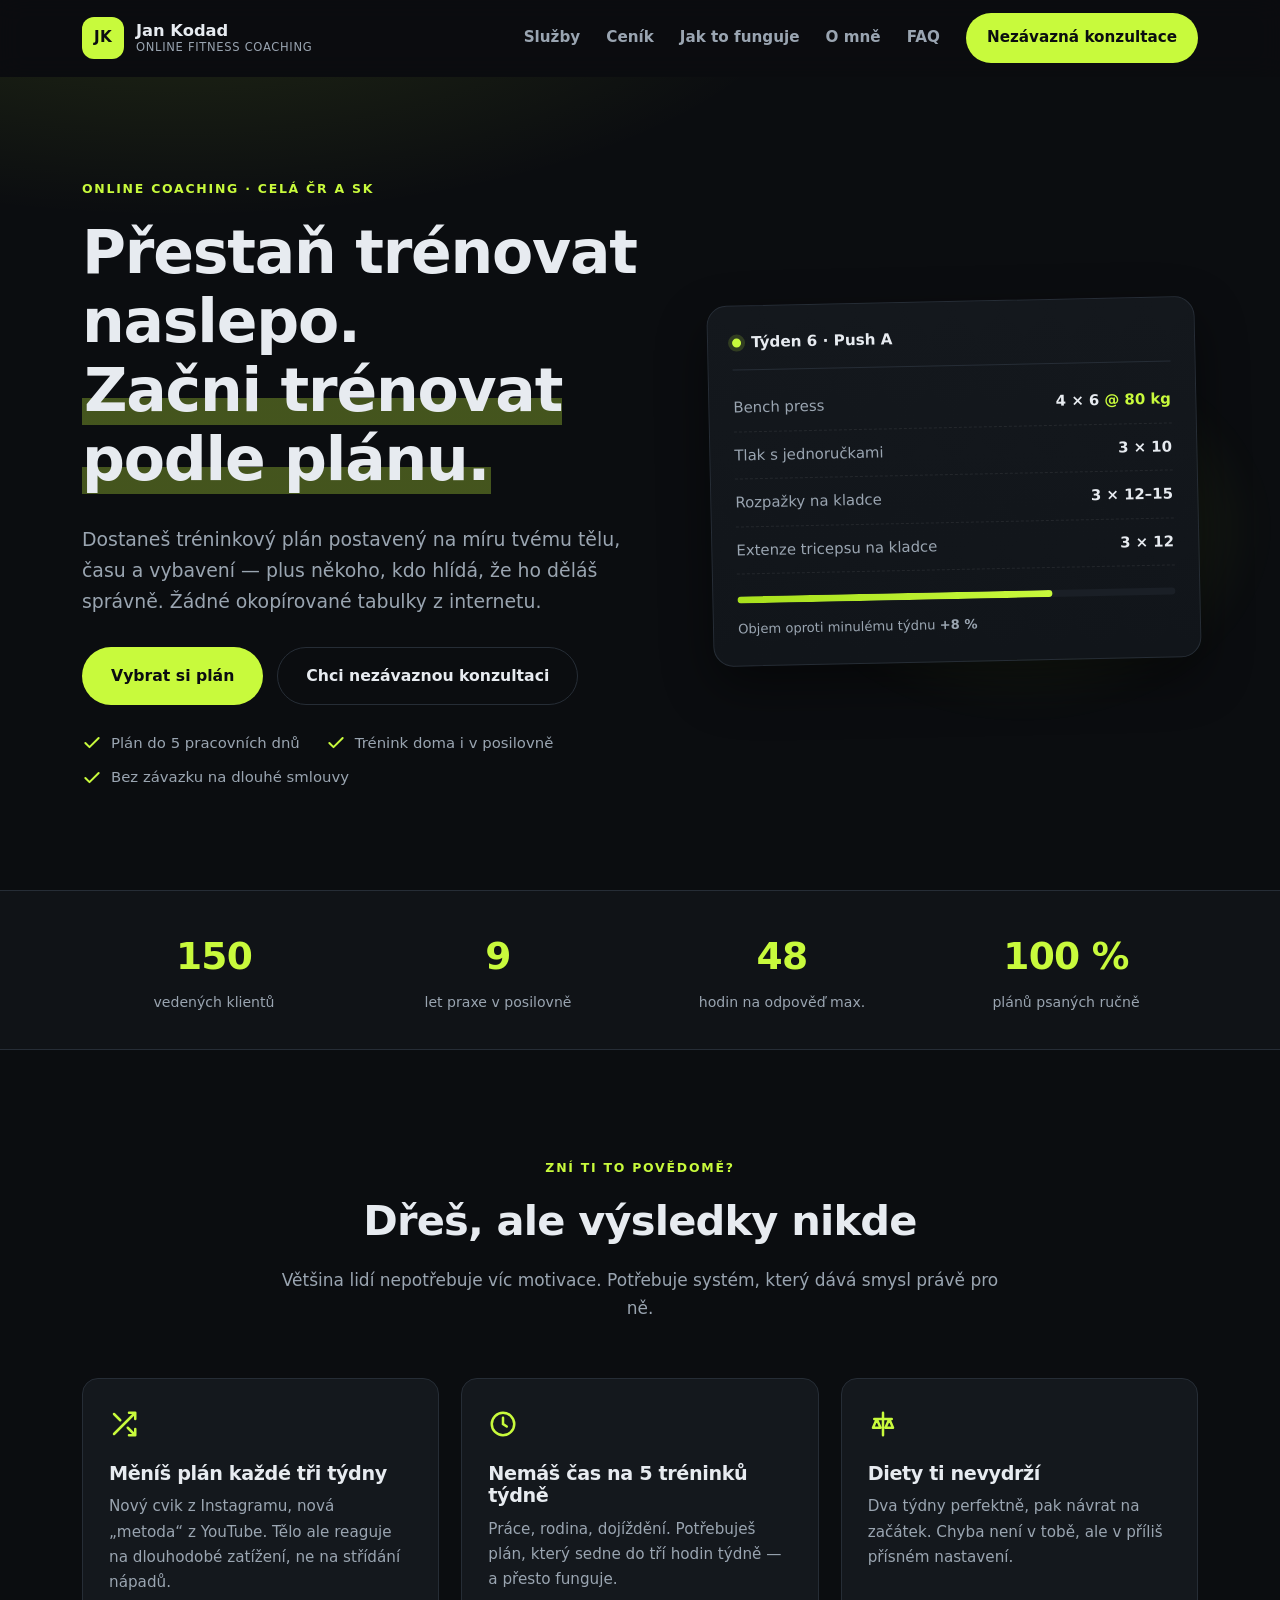
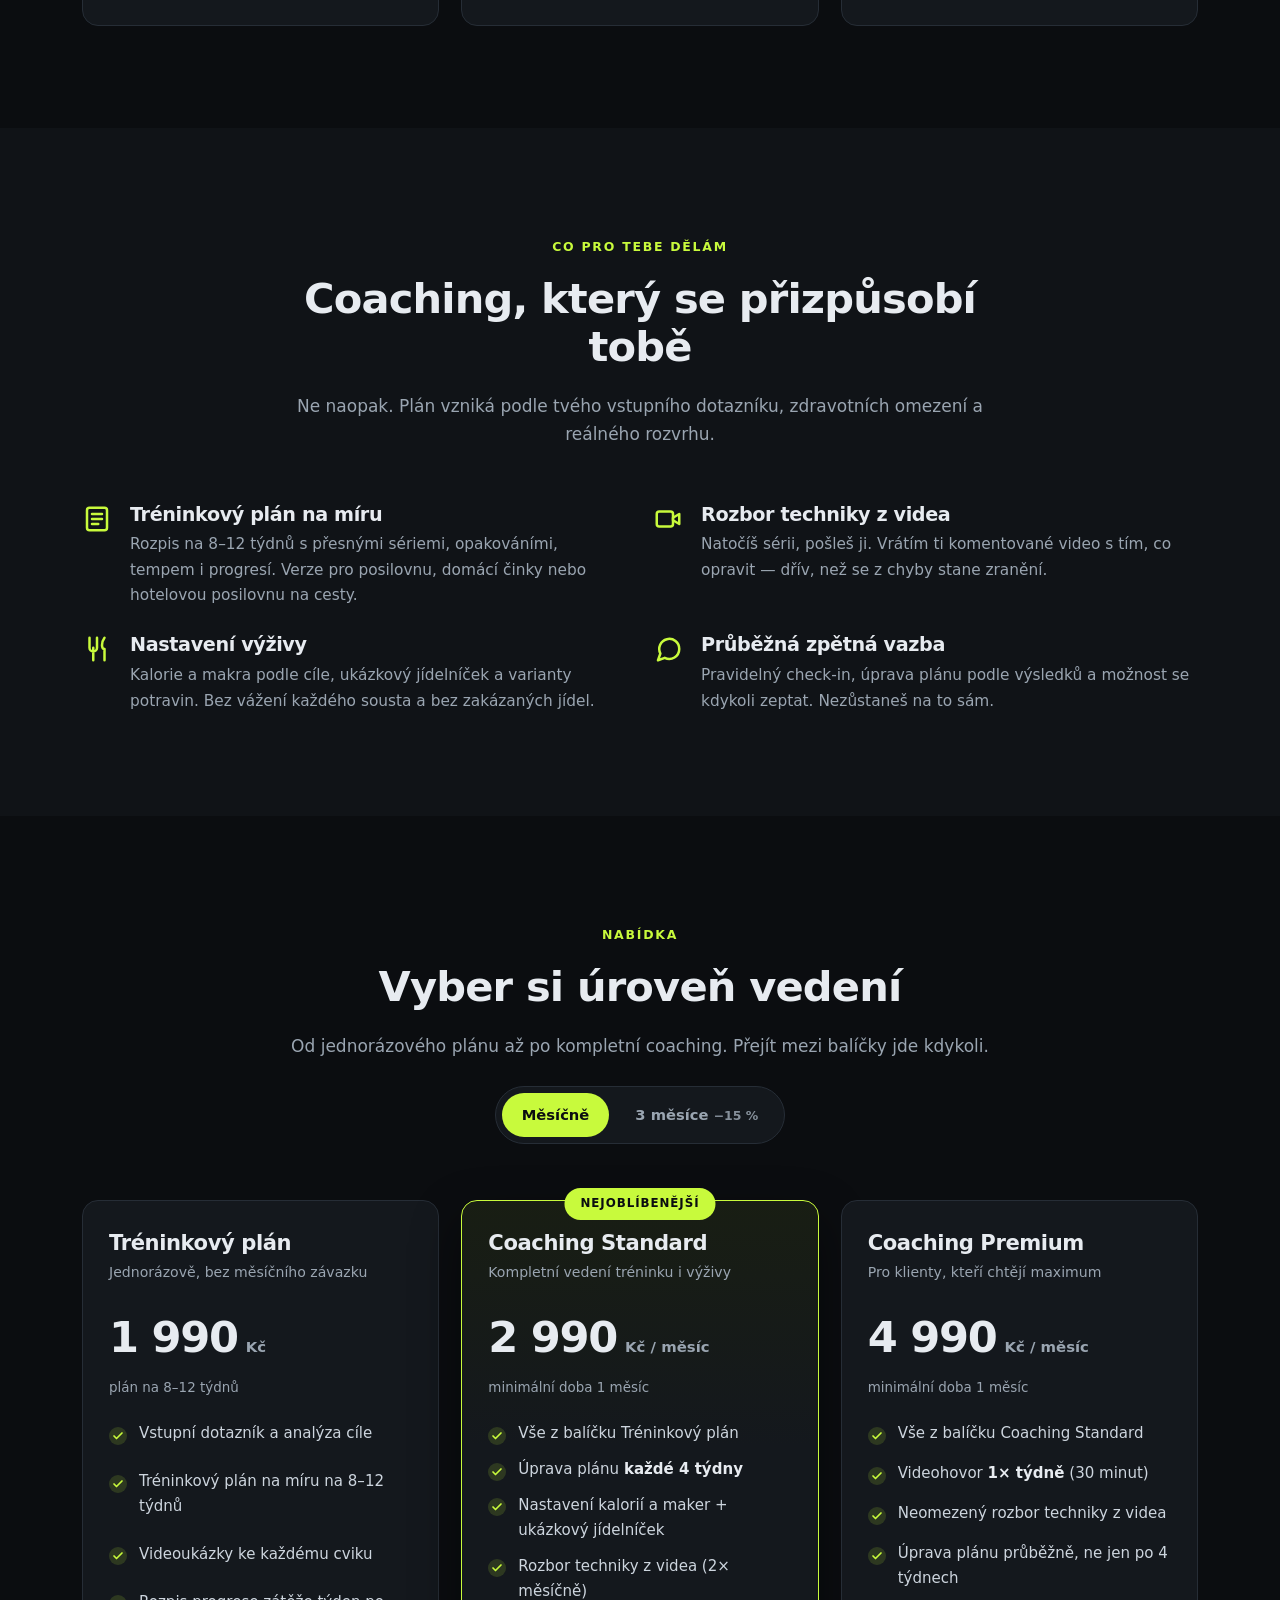
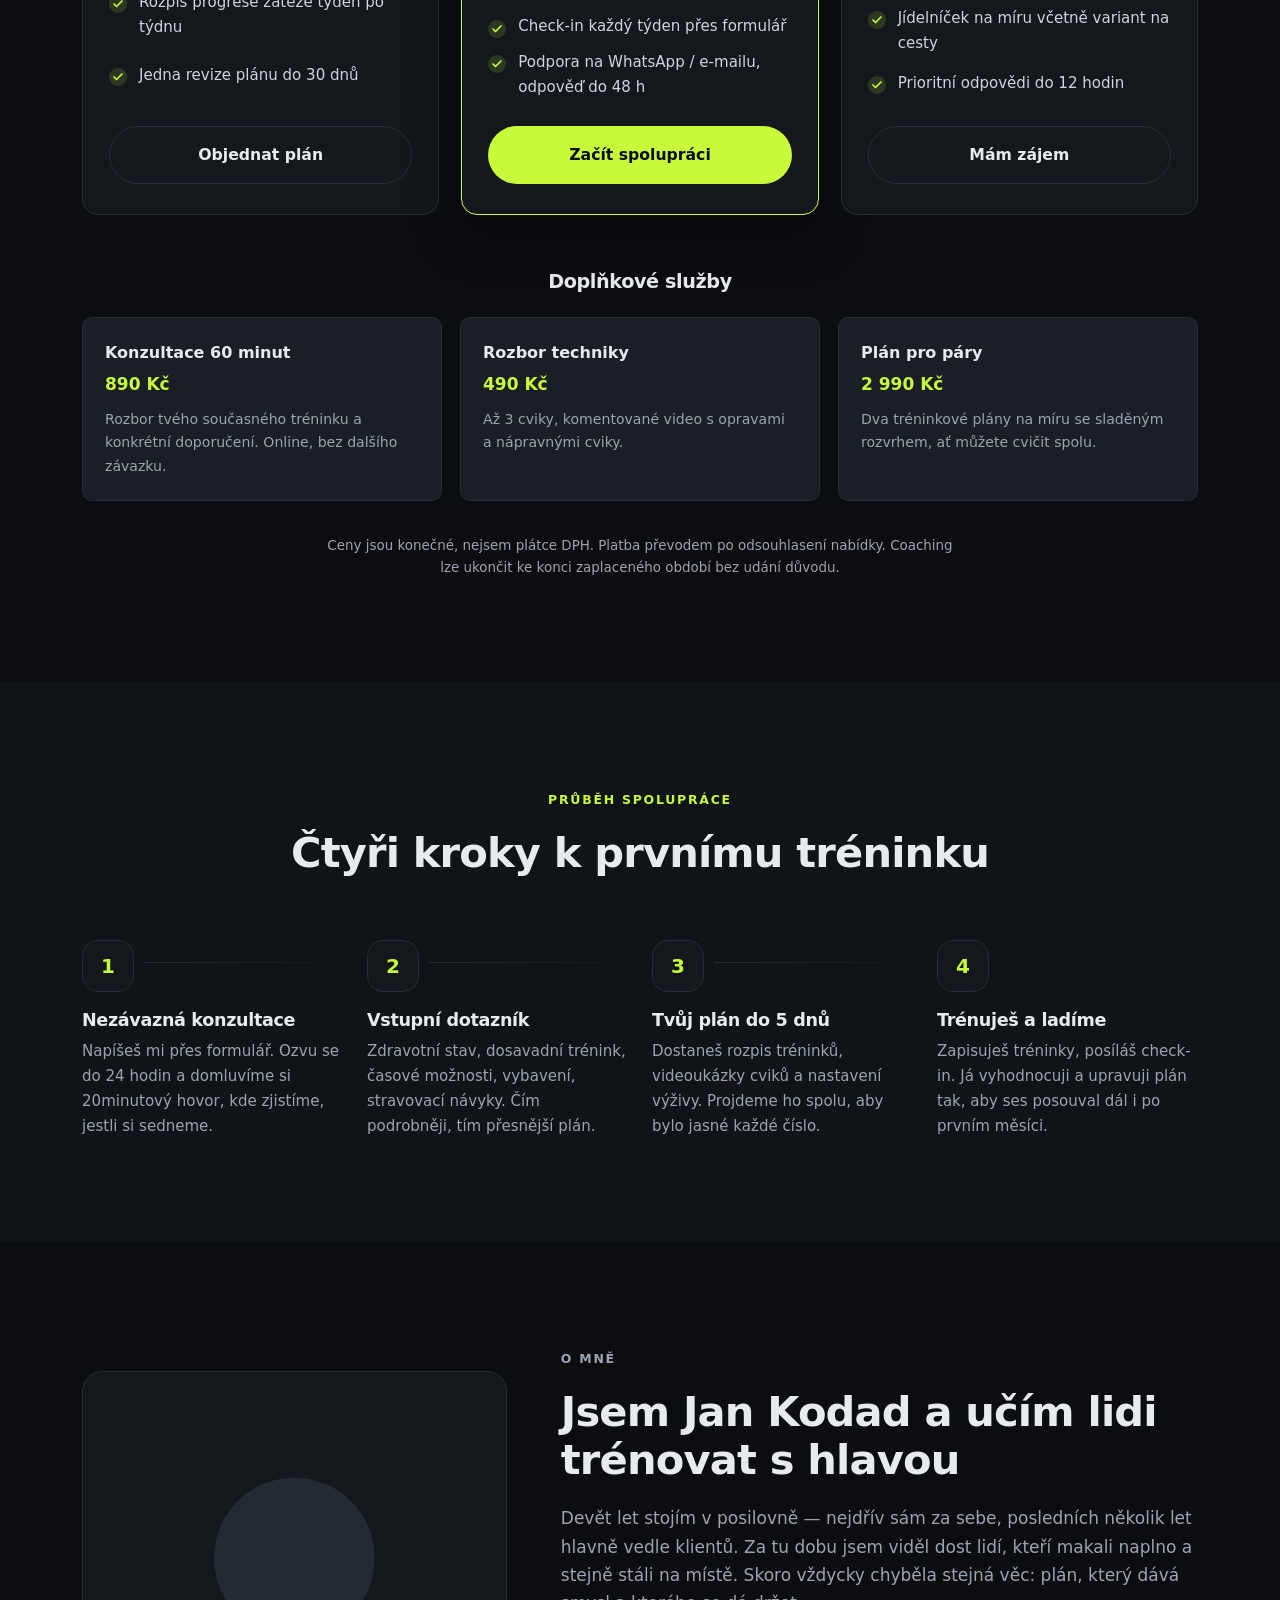
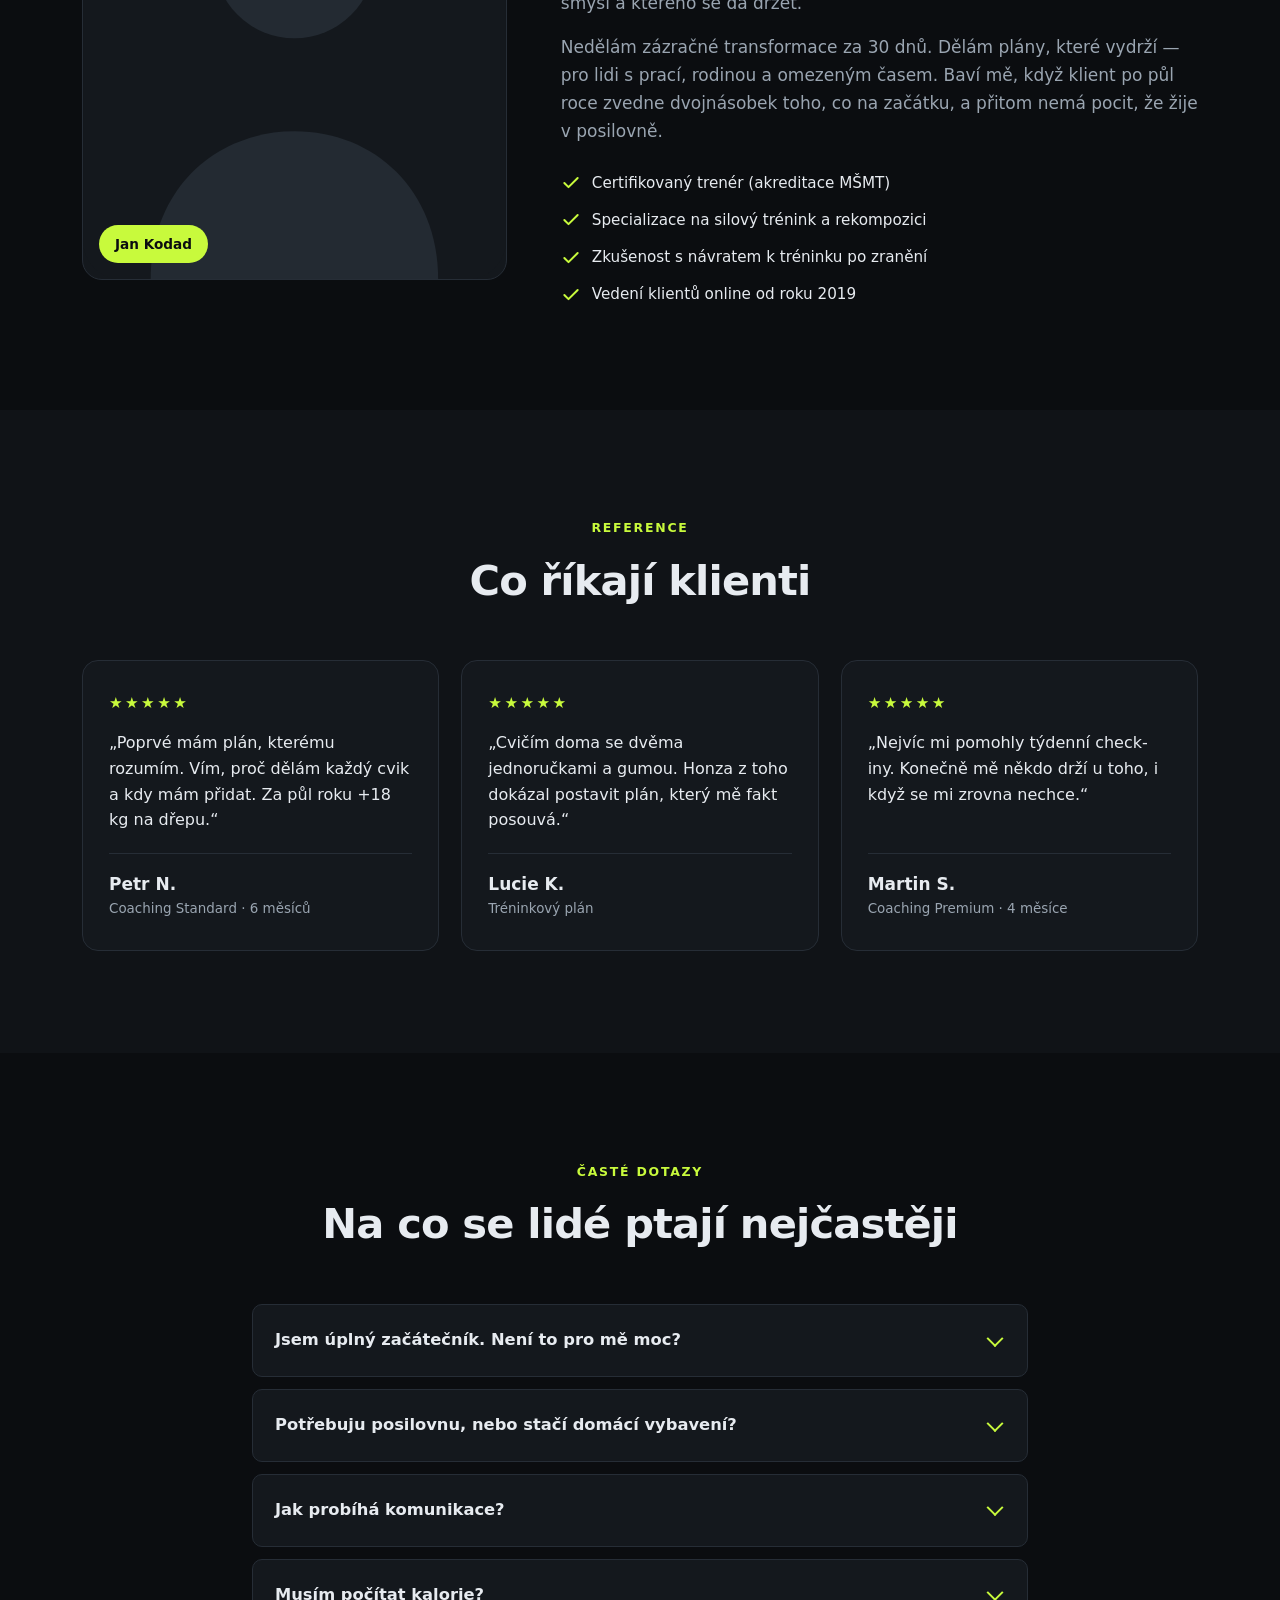
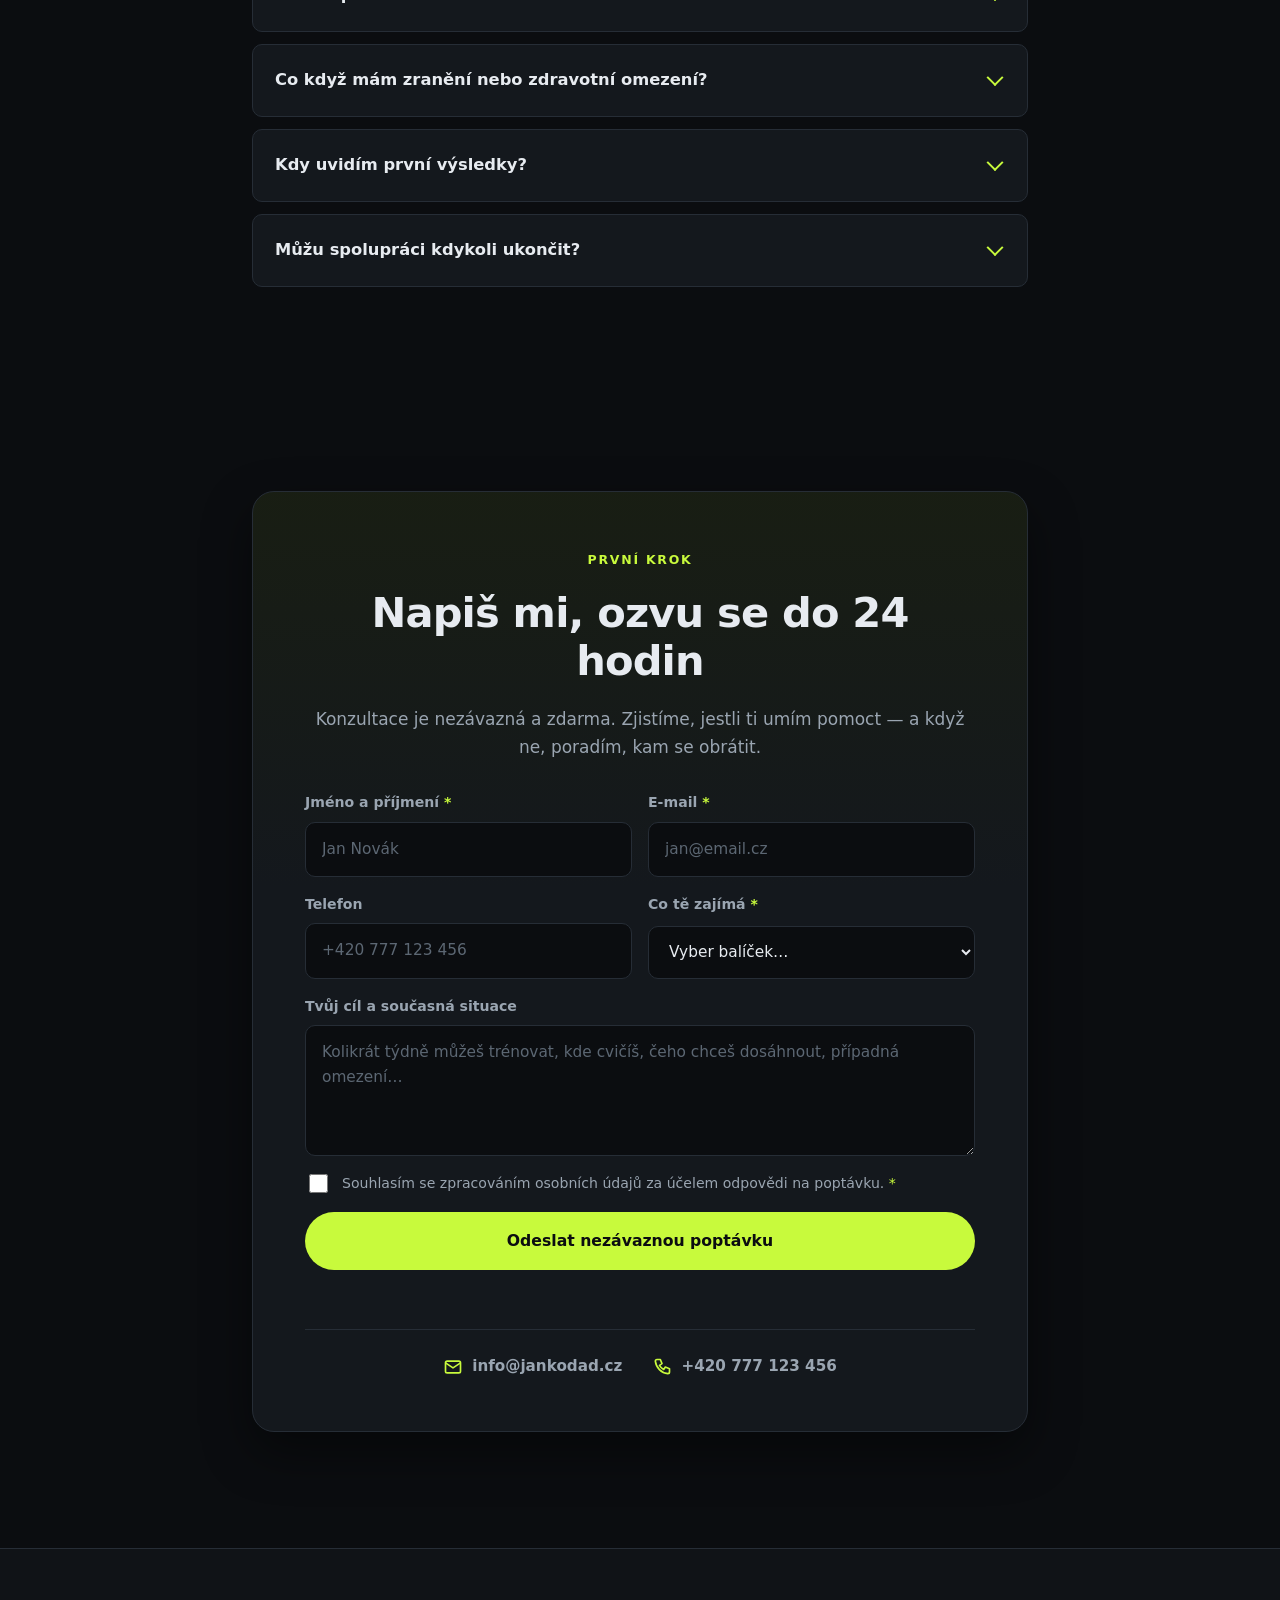
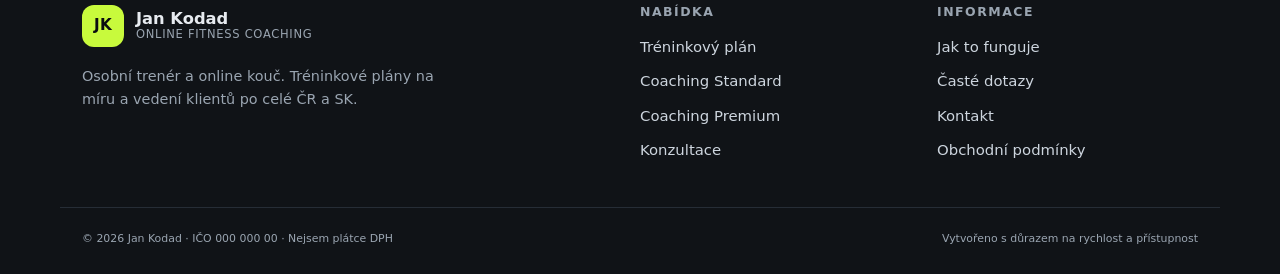
==== index.html @ fc7d7d04 "Add sales page for Jan Kodad online fitness coaching Static landing page (no build step, no dependen" ====
<!DOCTYPE html>
<html lang="cs">
<head>
<meta charset="utf-8">
<meta name="viewport" content="width=device-width, initial-scale=1">
<title>Jan Kodad — Online fitness coaching &amp; tréninkové plány na míru</title>
<meta name="description" content="Online fitness coaching s Janem Kodadem. Tréninkový plán na míru, vedení výživy a průběžná zpětná vazba. Bez hladovění, bez zbytečných hodin v posilovně.">
<meta name="theme-color" content="#0b0d10">
<link rel="canonical" href="https://www.jankodad.cz/">

<!-- Open Graph / sociální sítě -->
<meta property="og:type" content="website">
<meta property="og:locale" content="cs_CZ">
<meta property="og:title" content="Jan Kodad — Online fitness coaching &amp; tréninkové plány na míru">
<meta property="og:description" content="Tréninkový plán na míru, vedení výživy a průběžná zpětná vazba. Výsledky bez hádání, co dělat.">
<meta property="og:url" content="https://www.jankodad.cz/">
<meta name="twitter:card" content="summary_large_image">

<link rel="icon" href="data:image/svg+xml,%3Csvg xmlns='http://www.w3.org/2000/svg' viewBox='0 0 100 100'%3E%3Crect width='100' height='100' rx='22' fill='%230b0d10'/%3E%3Ctext x='50' y='68' font-family='Arial,sans-serif' font-size='52' font-weight='bold' fill='%23c8fa3c' text-anchor='middle'%3EJK%3C/text%3E%3C/svg%3E">
<link rel="stylesheet" href="assets/css/styles.css">
</head>
<body>

<a class="skip-link" href="#hlavni">Přeskočit na obsah</a>

<header class="site-header" id="top">
  <div class="container header-inner">
    <a class="logo" href="#top" aria-label="Jan Kodad — domů">
      <span class="logo-mark" aria-hidden="true">JK</span>
      <span class="logo-text">Jan&nbsp;Kodad<small>online fitness coaching</small></span>
    </a>

    <nav class="nav" id="nav" aria-label="Hlavní navigace">
      <a href="#sluzby">Služby</a>
      <a href="#cenik">Ceník</a>
      <a href="#jak-to-funguje">Jak to funguje</a>
      <a href="#o-mne">O mně</a>
      <a href="#faq">FAQ</a>
      <a class="btn btn-primary btn-sm nav-cta" href="#kontakt">Nezávazná konzultace</a>
    </nav>

    <button class="nav-toggle" id="navToggle" aria-expanded="false" aria-controls="nav" aria-label="Otevřít menu">
      <span></span><span></span><span></span>
    </button>
  </div>
</header>

<main id="hlavni">

  <!-- ============ HERO ============ -->
  <section class="hero">
    <div class="container hero-grid">
      <div class="hero-copy reveal">
        <p class="eyebrow">Online coaching · celá ČR a SK</p>
        <h1>Přestaň trénovat naslepo.<br><span class="hl">Začni trénovat podle plánu.</span></h1>
        <p class="lead">
          Dostaneš tréninkový plán postavený na míru tvému tělu, času a vybavení — plus někoho,
          kdo hlídá, že ho děláš správně. Žádné okopírované tabulky z internetu.
        </p>

        <div class="hero-actions">
          <a class="btn btn-primary" href="#cenik">Vybrat si plán</a>
          <a class="btn btn-ghost" href="#kontakt">Chci nezávaznou konzultaci</a>
        </div>

        <ul class="hero-points">
          <li><svg class="ico" aria-hidden="true"><use href="#i-check"></use></svg> Plán do 5 pracovních dnů</li>
          <li><svg class="ico" aria-hidden="true"><use href="#i-check"></use></svg> Trénink doma i v posilovně</li>
          <li><svg class="ico" aria-hidden="true"><use href="#i-check"></use></svg> Bez závazku na dlouhé smlouvy</li>
        </ul>
      </div>

      <div class="hero-visual reveal" aria-hidden="true">
        <div class="hero-card">
          <div class="hero-card-top">
            <span class="dot"></span>
            <strong>Týden 6 · Push A</strong>
          </div>
          <ul class="hero-list">
            <li><span>Bench press</span><b>4 × 6 <i>@ 80 kg</i></b></li>
            <li><span>Tlak s jednoručkami</span><b>3 × 10</b></li>
            <li><span>Rozpažky na kladce</span><b>3 × 12–15</b></li>
            <li><span>Extenze tricepsu na kladce</span><b>3 × 12</b></li>
          </ul>
          <div class="hero-card-foot">
            <div class="progress"><span style="width:72%"></span></div>
            <small>Objem oproti minulému týdnu <b>+8 %</b></small>
          </div>
        </div>
        <div class="hero-blob"></div>
      </div>
    </div>
  </section>

  <!-- ============ STATISTIKY ============ -->
  <section class="stats-bar">
    <div class="container stats-grid">
      <div class="stat reveal"><b data-count="150">150</b><span>vedených klientů</span></div>
      <div class="stat reveal"><b data-count="9">9</b><span>let praxe v posilovně</span></div>
      <div class="stat reveal"><b data-count="48">48</b><span>hodin na odpověď max.</span></div>
      <div class="stat reveal"><b>100 %</b><span>plánů psaných ručně</span></div>
    </div>
  </section>

  <!-- ============ PROBLÉM ============ -->
  <section class="section" id="pro-koho">
    <div class="container">
      <div class="section-head reveal">
        <p class="eyebrow">Zní ti to povědomě?</p>
        <h2>Dřeš, ale výsledky nikde</h2>
        <p class="section-sub">
          Většina lidí nepotřebuje víc motivace. Potřebuje systém, který dává smysl právě pro ně.
        </p>
      </div>

      <div class="grid-3">
        <article class="card problem reveal">
          <svg class="ico ico-lg" aria-hidden="true"><use href="#i-shuffle"></use></svg>
          <h3>Měníš plán každé tři týdny</h3>
          <p>Nový cvik z Instagramu, nová „metoda“ z YouTube. Tělo ale reaguje na dlouhodobé zatížení, ne na střídání nápadů.</p>
        </article>
        <article class="card problem reveal">
          <svg class="ico ico-lg" aria-hidden="true"><use href="#i-clock"></use></svg>
          <h3>Nemáš čas na 5 tréninků týdně</h3>
          <p>Práce, rodina, dojíždění. Potřebuješ plán, který sedne do tří hodin týdně — a přesto funguje.</p>
        </article>
        <article class="card problem reveal">
          <svg class="ico ico-lg" aria-hidden="true"><use href="#i-scale"></use></svg>
          <h3>Diety ti nevydrží</h3>
          <p>Dva týdny perfektně, pak návrat na začátek. Chyba není v tobě, ale v příliš přísném nastavení.</p>
        </article>
      </div>
    </div>
  </section>

  <!-- ============ ŘEŠENÍ ============ -->
  <section class="section section-alt" id="sluzby">
    <div class="container">
      <div class="section-head reveal">
        <p class="eyebrow">Co pro tebe dělám</p>
        <h2>Coaching, který se přizpůsobí tobě</h2>
        <p class="section-sub">
          Ne naopak. Plán vzniká podle tvého vstupního dotazníku, zdravotních omezení a reálného rozvrhu.
        </p>
      </div>

      <div class="grid-2 features">
        <article class="feature reveal">
          <svg class="ico ico-lg" aria-hidden="true"><use href="#i-plan"></use></svg>
          <div>
            <h3>Tréninkový plán na míru</h3>
            <p>Rozpis na 8–12 týdnů s přesnými sériemi, opakováními, tempem i progresí. Verze pro posilovnu, domácí činky nebo hotelovou posilovnu na cesty.</p>
          </div>
        </article>
        <article class="feature reveal">
          <svg class="ico ico-lg" aria-hidden="true"><use href="#i-video"></use></svg>
          <div>
            <h3>Rozbor techniky z videa</h3>
            <p>Natočíš sérii, pošleš ji. Vrátím ti komentované video s tím, co opravit — dřív, než se z chyby stane zranění.</p>
          </div>
        </article>
        <article class="feature reveal">
          <svg class="ico ico-lg" aria-hidden="true"><use href="#i-food"></use></svg>
          <div>
            <h3>Nastavení výživy</h3>
            <p>Kalorie a makra podle cíle, ukázkový jídelníček a varianty potravin. Bez vážení každého sousta a bez zakázaných jídel.</p>
          </div>
        </article>
        <article class="feature reveal">
          <svg class="ico ico-lg" aria-hidden="true"><use href="#i-chat"></use></svg>
          <div>
            <h3>Průběžná zpětná vazba</h3>
            <p>Pravidelný check-in, úprava plánu podle výsledků a možnost se kdykoli zeptat. Nezůstaneš na to sám.</p>
          </div>
        </article>
      </div>
    </div>
  </section>

  <!-- ============ CENÍK ============ -->
  <section class="section" id="cenik">
    <div class="container">
      <div class="section-head reveal">
        <p class="eyebrow">Nabídka</p>
        <h2>Vyber si úroveň vedení</h2>
        <p class="section-sub">
          Od jednorázového plánu až po kompletní coaching. Přejít mezi balíčky jde kdykoli.
        </p>

        <div class="billing-toggle reveal" role="group" aria-label="Délka spolupráce">
          <button type="button" class="is-active" data-period="1" aria-pressed="true">Měsíčně</button>
          <button type="button" data-period="3" aria-pressed="false">3 měsíce <span class="save">−15 %</span></button>
        </div>
      </div>

      <div class="grid-3 pricing">

        <article class="card price-card reveal">
          <header>
            <h3>Tréninkový plán</h3>
            <p class="price-note">Jednorázově, bez měsíčního závazku</p>
          </header>
          <p class="price"><b>1 990</b> <span>Kč</span></p>
          <p class="price-sub">plán na 8–12 týdnů</p>
          <ul class="tick-list">
            <li>Vstupní dotazník a analýza cíle</li>
            <li>Tréninkový plán na míru na 8–12 týdnů</li>
            <li>Videoukázky ke každému cviku</li>
            <li>Rozpis progrese zátěže týden po týdnu</li>
            <li>Jedna revize plánu do 30 dnů</li>
          </ul>
          <a class="btn btn-ghost btn-block" href="#kontakt" data-plan="Tréninkový plán">Objednat plán</a>
        </article>

        <article class="card price-card featured reveal">
          <span class="badge">Nejoblíbenější</span>
          <header>
            <h3>Coaching Standard</h3>
            <p class="price-note">Kompletní vedení tréninku i výživy</p>
          </header>
          <p class="price"><b data-price-1="2 990" data-price-3="2 540">2 990</b> <span>Kč / měsíc</span></p>
          <p class="price-sub" data-sub-1="minimální doba 1 měsíc" data-sub-3="účtováno 7 620 Kč za 3 měsíce">minimální doba 1 měsíc</p>
          <ul class="tick-list">
            <li>Vše z balíčku Tréninkový plán</li>
            <li>Úprava plánu <b>každé 4 týdny</b></li>
            <li>Nastavení kalorií a maker + ukázkový jídelníček</li>
            <li>Rozbor techniky z videa (2× měsíčně)</li>
            <li>Check-in každý týden přes formulář</li>
            <li>Podpora na WhatsApp / e-mailu, odpověď do 48 h</li>
          </ul>
          <a class="btn btn-primary btn-block" href="#kontakt" data-plan="Coaching Standard">Začít spolupráci</a>
        </article>

        <article class="card price-card reveal">
          <header>
            <h3>Coaching Premium</h3>
            <p class="price-note">Pro klienty, kteří chtějí maximum</p>
          </header>
          <p class="price"><b data-price-1="4 990" data-price-3="4 240">4 990</b> <span>Kč / měsíc</span></p>
          <p class="price-sub" data-sub-1="minimální doba 1 měsíc" data-sub-3="účtováno 12 720 Kč za 3 měsíce">minimální doba 1 měsíc</p>
          <ul class="tick-list">
            <li>Vše z balíčku Coaching Standard</li>
            <li>Videohovor <b>1× týdně</b> (30 minut)</li>
            <li>Neomezený rozbor techniky z videa</li>
            <li>Úprava plánu průběžně, ne jen po 4 týdnech</li>
            <li>Jídelníček na míru včetně variant na cesty</li>
            <li>Prioritní odpovědi do 12 hodin</li>
          </ul>
          <a class="btn btn-ghost btn-block" href="#kontakt" data-plan="Coaching Premium">Mám zájem</a>
        </article>
      </div>

      <div class="addons reveal">
        <h3>Doplňkové služby</h3>
        <div class="addon-grid">
          <div class="addon"><b>Konzultace 60 minut</b><span>890 Kč</span><p>Rozbor tvého současného tréninku a konkrétní doporučení. Online, bez dalšího závazku.</p></div>
          <div class="addon"><b>Rozbor techniky</b><span>490 Kč</span><p>Až 3 cviky, komentované video s opravami a nápravnými cviky.</p></div>
          <div class="addon"><b>Plán pro páry</b><span>2 990 Kč</span><p>Dva tréninkové plány na míru se sladěným rozvrhem, ať můžete cvičit spolu.</p></div>
        </div>
      </div>

      <p class="price-legal reveal">
        Ceny jsou konečné, nejsem plátce DPH. Platba převodem po odsouhlasení nabídky.
        Coaching lze ukončit ke konci zaplaceného období bez udání důvodu.
      </p>
    </div>
  </section>

  <!-- ============ JAK TO FUNGUJE ============ -->
  <section class="section section-alt" id="jak-to-funguje">
    <div class="container">
      <div class="section-head reveal">
        <p class="eyebrow">Průběh spolupráce</p>
        <h2>Čtyři kroky k prvnímu tréninku</h2>
      </div>

      <ol class="steps">
        <li class="reveal">
          <span class="step-num">1</span>
          <h3>Nezávazná konzultace</h3>
          <p>Napíšeš mi přes formulář. Ozvu se do 24 hodin a domluvíme si 20minutový hovor, kde zjistíme, jestli si sedneme.</p>
        </li>
        <li class="reveal">
          <span class="step-num">2</span>
          <h3>Vstupní dotazník</h3>
          <p>Zdravotní stav, dosavadní trénink, časové možnosti, vybavení, stravovací návyky. Čím podrobněji, tím přesnější plán.</p>
        </li>
        <li class="reveal">
          <span class="step-num">3</span>
          <h3>Tvůj plán do 5 dnů</h3>
          <p>Dostaneš rozpis tréninků, videoukázky cviků a nastavení výživy. Projdeme ho spolu, aby bylo jasné každé číslo.</p>
        </li>
        <li class="reveal">
          <span class="step-num">4</span>
          <h3>Trénuješ a ladíme</h3>
          <p>Zapisuješ tréninky, posíláš check-in. Já vyhodnocuji a upravuji plán tak, aby ses posouval dál i po prvním měsíci.</p>
        </li>
      </ol>
    </div>
  </section>

  <!-- ============ O MNĚ ============ -->
  <section class="section" id="o-mne">
    <div class="container about-grid">
      <div class="about-photo reveal" aria-hidden="true">
        <!-- PLACEHOLDER: nahraď vlastní fotkou, např. <img src="assets/img/jan-kodad.jpg" alt="Jan Kodad"> -->
        <div class="photo-frame">
          <svg viewBox="0 0 200 240" role="img" aria-label="Fotografie trenéra">
            <rect width="200" height="240" rx="18" fill="#14181d"/>
            <circle cx="100" cy="88" r="38" fill="#232a32"/>
            <path d="M32 240c0-42 30-70 68-70s68 28 68 70z" fill="#232a32"/>
          </svg>
          <span class="photo-tag">Jan Kodad</span>
        </div>
      </div>

      <div class="about-copy reveal">
        <p class="eyebrow">O mně</p>
        <h2>Jsem Jan Kodad a učím lidi trénovat s hlavou</h2>
        <p>
          Devět let stojím v posilovně — nejdřív sám za sebe, posledních několik let hlavně vedle klientů.
          Za tu dobu jsem viděl dost lidí, kteří makali naplno a stejně stáli na místě. Skoro vždycky
          chyběla stejná věc: plán, který dává smysl a kterého se dá držet.
        </p>
        <p>
          Nedělám zázračné transformace za 30 dnů. Dělám plány, které vydrží — pro lidi s prací,
          rodinou a omezeným časem. Baví mě, když klient po půl roce zvedne dvojnásobek toho, co na začátku,
          a přitom nemá pocit, že žije v posilovně.
        </p>

        <ul class="credentials">
          <li><svg class="ico" aria-hidden="true"><use href="#i-check"></use></svg> Certifikovaný trenér (akreditace MŠMT)</li>
          <li><svg class="ico" aria-hidden="true"><use href="#i-check"></use></svg> Specializace na silový trénink a rekompozici</li>
          <li><svg class="ico" aria-hidden="true"><use href="#i-check"></use></svg> Zkušenost s návratem k tréninku po zranění</li>
          <li><svg class="ico" aria-hidden="true"><use href="#i-check"></use></svg> Vedení klientů online od roku 2019</li>
        </ul>
      </div>
    </div>
  </section>

  <!-- ============ REFERENCE ============ -->
  <!--
    PLACEHOLDER: následující reference jsou ukázkový text pro rozvržení stránky.
    Před spuštěním je nahraď skutečnými referencemi od reálných klientů (ideálně
    včetně souhlasu se zveřejněním jména a fotky).
  -->
  <section class="section section-alt" id="reference">
    <div class="container">
      <div class="section-head reveal">
        <p class="eyebrow">Reference</p>
        <h2>Co říkají klienti</h2>
      </div>

      <div class="grid-3 testimonials">
        <figure class="card testimonial reveal">
          <div class="stars" aria-label="Hodnocení 5 z 5">★★★★★</div>
          <blockquote>Poprvé mám plán, kterému rozumím. Vím, proč dělám každý cvik a kdy mám přidat. Za půl roku +18 kg na dřepu.</blockquote>
          <figcaption><b>Petr N.</b><span>Coaching Standard · 6 měsíců</span></figcaption>
        </figure>
        <figure class="card testimonial reveal">
          <div class="stars" aria-label="Hodnocení 5 z 5">★★★★★</div>
          <blockquote>Cvičím doma se dvěma jednoručkami a gumou. Honza z toho dokázal postavit plán, který mě fakt posouvá.</blockquote>
          <figcaption><b>Lucie K.</b><span>Tréninkový plán</span></figcaption>
        </figure>
        <figure class="card testimonial reveal">
          <div class="stars" aria-label="Hodnocení 5 z 5">★★★★★</div>
          <blockquote>Nejvíc mi pomohly týdenní check-iny. Konečně mě někdo drží u toho, i když se mi zrovna nechce.</blockquote>
          <figcaption><b>Martin S.</b><span>Coaching Premium · 4 měsíce</span></figcaption>
        </figure>
      </div>
    </div>
  </section>

  <!-- ============ FAQ ============ -->
  <section class="section" id="faq">
    <div class="container narrow">
      <div class="section-head reveal">
        <p class="eyebrow">Časté dotazy</p>
        <h2>Na co se lidé ptají nejčastěji</h2>
      </div>

      <div class="faq">
        <details class="reveal">
          <summary>Jsem úplný začátečník. Není to pro mě moc?</summary>
          <p>Naopak — začátek je nejlepší okamžik. Vyhneš se rok trvajícímu tápání a naučíš se techniku správně hned napoprvé. Plán pro začátečníka je jednodušší, ne slabší.</p>
        </details>
        <details class="reveal">
          <summary>Potřebuju posilovnu, nebo stačí domácí vybavení?</summary>
          <p>Stačí, co máš. Plán stavím podle skutečného vybavení — ať je to plně vybavená posilovna, dvě jednoručky doma, nebo jen vlastní váha a guma.</p>
        </details>
        <details class="reveal">
          <summary>Jak probíhá komunikace?</summary>
          <p>Plán dostaneš v přehledné aplikaci i v PDF. Check-iny řešíme formulářem, běžné dotazy přes WhatsApp nebo e-mail. U Premium navíc videohovor jednou týdně.</p>
        </details>
        <details class="reveal">
          <summary>Musím počítat kalorie?</summary>
          <p>Nemusíš. Umím pracovat i s jednodušším přístupem — porce, skladba talíře, pravidelnost. Počítání maker nabízím těm, kterým vyhovuje, ne jako povinnost.</p>
        </details>
        <details class="reveal">
          <summary>Co když mám zranění nebo zdravotní omezení?</summary>
          <p>Napiš to do vstupního dotazníku. Plán tomu přizpůsobím. Nenahrazuji ale lékaře ani fyzioterapeuta — u akutních potíží nejdřív k odborníkovi, pak stavíme trénink.</p>
        </details>
        <details class="reveal">
          <summary>Kdy uvidím první výsledky?</summary>
          <p>Silový posun obvykle během 3–4 týdnů, viditelné změny postavy zpravidla po 8–12 týdnech. Záleží na výchozím stavu a na tom, jak se plánu držíš.</p>
        </details>
        <details class="reveal">
          <summary>Můžu spolupráci kdykoli ukončit?</summary>
          <p>Ano. Coaching běží na měsíční bázi a končí ke konci zaplaceného období. Žádná výpovědní lhůta, žádné pokuty.</p>
        </details>
      </div>
    </div>
  </section>

  <!-- ============ KONTAKT ============ -->
  <section class="section cta-section" id="kontakt">
    <div class="container narrow">
      <div class="cta-box reveal">
        <div class="cta-head">
          <p class="eyebrow">První krok</p>
          <h2>Napiš mi, ozvu se do 24 hodin</h2>
          <p class="section-sub">
            Konzultace je nezávazná a zdarma. Zjistíme, jestli ti umím pomoct — a když ne, poradím, kam se obrátit.
          </p>
        </div>

        <form class="form" id="kontaktForm" novalidate>
          <div class="form-row">
            <label>
              <span>Jméno a příjmení <i>*</i></span>
              <input type="text" name="jmeno" required autocomplete="name" placeholder="Jan Novák">
            </label>
            <label>
              <span>E-mail <i>*</i></span>
              <input type="email" name="email" required autocomplete="email" placeholder="jan@email.cz">
            </label>
          </div>

          <div class="form-row">
            <label>
              <span>Telefon</span>
              <input type="tel" name="telefon" autocomplete="tel" placeholder="+420 777 123 456">
            </label>
            <label>
              <span>Co tě zajímá <i>*</i></span>
              <select name="balicek" id="balicekSelect" required>
                <option value="">Vyber balíček…</option>
                <option>Tréninkový plán</option>
                <option>Coaching Standard</option>
                <option>Coaching Premium</option>
                <option>Konzultace 60 minut</option>
                <option>Zatím nevím, poraď mi</option>
              </select>
            </label>
          </div>

          <label class="full">
            <span>Tvůj cíl a současná situace</span>
            <textarea name="zprava" rows="4" placeholder="Kolikrát týdně můžeš trénovat, kde cvičíš, čeho chceš dosáhnout, případná omezení…"></textarea>
          </label>

          <label class="check">
            <input type="checkbox" name="souhlas" required>
            <span>Souhlasím se zpracováním osobních údajů za účelem odpovědi na poptávku. <i>*</i></span>
          </label>

          <button class="btn btn-primary btn-block" type="submit">Odeslat nezávaznou poptávku</button>
          <p class="form-note" id="formNote" role="status" aria-live="polite"></p>
        </form>

        <div class="cta-contacts">
          <a href="mailto:info@jankodad.cz"><svg class="ico" aria-hidden="true"><use href="#i-mail"></use></svg> info@jankodad.cz</a>
          <a href="tel:+420777123456"><svg class="ico" aria-hidden="true"><use href="#i-phone"></use></svg> +420 777 123 456</a>
        </div>
      </div>
    </div>
  </section>
</main>

<footer class="site-footer">
  <div class="container footer-inner">
    <div>
      <a class="logo" href="#top">
        <span class="logo-mark" aria-hidden="true">JK</span>
        <span class="logo-text">Jan&nbsp;Kodad<small>online fitness coaching</small></span>
      </a>
      <p class="footer-note">Osobní trenér a online kouč. Tréninkové plány na míru a vedení klientů po celé ČR a SK.</p>
    </div>

    <nav aria-label="Patička">
      <h4>Nabídka</h4>
      <a href="#cenik">Tréninkový plán</a>
      <a href="#cenik">Coaching Standard</a>
      <a href="#cenik">Coaching Premium</a>
      <a href="#cenik">Konzultace</a>
    </nav>

    <nav aria-label="Informace">
      <h4>Informace</h4>
      <a href="#jak-to-funguje">Jak to funguje</a>
      <a href="#faq">Časté dotazy</a>
      <a href="#kontakt">Kontakt</a>
      <a href="obchodni-podminky.html">Obchodní podmínky</a>
    </nav>
  </div>
  <div class="container footer-bottom">
    <small>© <span id="rok">2026</span> Jan Kodad · IČO 000 000 00 · Nejsem plátce DPH</small>
    <small>Vytvořeno s důrazem na rychlost a přístupnost</small>
  </div>
</footer>

<!-- ============ SVG IKONY ============ -->
<svg class="svg-sprite" aria-hidden="true" focusable="false">
  <symbol id="i-check" viewBox="0 0 24 24"><path d="M20 6 9 17l-5-5" fill="none" stroke="currentColor" stroke-width="2.4" stroke-linecap="round" stroke-linejoin="round"/></symbol>
  <symbol id="i-shuffle" viewBox="0 0 24 24"><path d="M16 3h5v5M4 20 21 3M21 16v5h-5M15 15l6 6M4 4l5 5" fill="none" stroke="currentColor" stroke-width="2" stroke-linecap="round" stroke-linejoin="round"/></symbol>
  <symbol id="i-clock" viewBox="0 0 24 24"><circle cx="12" cy="12" r="9" fill="none" stroke="currentColor" stroke-width="2"/><path d="M12 7v5l3 2" fill="none" stroke="currentColor" stroke-width="2" stroke-linecap="round"/></symbol>
  <symbol id="i-scale" viewBox="0 0 24 24"><path d="M12 3v18M5 8h14M7 8l-3 7h6zM17 8l-3 7h6z" fill="none" stroke="currentColor" stroke-width="2" stroke-linecap="round" stroke-linejoin="round"/></symbol>
  <symbol id="i-plan" viewBox="0 0 24 24"><rect x="4" y="3" width="16" height="18" rx="2" fill="none" stroke="currentColor" stroke-width="2"/><path d="M8 8h8M8 12h8M8 16h5" fill="none" stroke="currentColor" stroke-width="2" stroke-linecap="round"/></symbol>
  <symbol id="i-video" viewBox="0 0 24 24"><rect x="3" y="6" width="13" height="12" rx="2" fill="none" stroke="currentColor" stroke-width="2"/><path d="m16 11 5-3v8l-5-3z" fill="none" stroke="currentColor" stroke-width="2" stroke-linejoin="round"/></symbol>
  <symbol id="i-food" viewBox="0 0 24 24"><path d="M6 3v8a3 3 0 0 0 6 0V3M9 11v10M18 3c-1.5 2-2 4-2 6s.7 3 2 3v9" fill="none" stroke="currentColor" stroke-width="2" stroke-linecap="round" stroke-linejoin="round"/></symbol>
  <symbol id="i-chat" viewBox="0 0 24 24"><path d="M21 12a8 8 0 0 1-11.6 7.1L4 21l1.9-5.4A8 8 0 1 1 21 12z" fill="none" stroke="currentColor" stroke-width="2" stroke-linejoin="round"/></symbol>
  <symbol id="i-mail" viewBox="0 0 24 24"><rect x="3" y="5" width="18" height="14" rx="2" fill="none" stroke="currentColor" stroke-width="2"/><path d="m3 7 9 6 9-6" fill="none" stroke="currentColor" stroke-width="2" stroke-linejoin="round"/></symbol>
  <symbol id="i-phone" viewBox="0 0 24 24"><path d="M6 3h4l2 5-3 2a12 12 0 0 0 5 5l2-3 5 2v4a2 2 0 0 1-2 2A17 17 0 0 1 4 5a2 2 0 0 1 2-2z" fill="none" stroke="currentColor" stroke-width="2" stroke-linejoin="round"/></symbol>
</svg>

<script type="application/ld+json">
{
  "@context": "https://schema.org",
  "@type": "ProfessionalService",
  "name": "Jan Kodad — online fitness coaching",
  "description": "Online fitness coaching, tréninkové plány na míru a vedení výživy.",
  "areaServed": "CZ",
  "url": "https://www.jankodad.cz/",
  "email": "info@jankodad.cz",
  "telephone": "+420777123456",
  "founder": { "@type": "Person", "name": "Jan Kodad", "jobTitle": "Osobní trenér a online kouč" },
  "hasOfferCatalog": {
    "@type": "OfferCatalog",
    "name": "Nabídka služeb",
    "itemListElement": [
      { "@type": "Offer", "name": "Tréninkový plán na míru", "price": "1990", "priceCurrency": "CZK" },
      { "@type": "Offer", "name": "Coaching Standard", "price": "2990", "priceCurrency": "CZK" },
      { "@type": "Offer", "name": "Coaching Premium", "price": "4990", "priceCurrency": "CZK" }
    ]
  }
}
</script>

<script src="assets/js/main.js" defer></script>
</body>
</html>
---- assets/css/styles.css ----
/* =====================================================================
   Jan Kodad — online fitness coaching
   Styly prodejní stránky
   ===================================================================== */

:root {
  --bg:        #0b0d10;
  --bg-alt:    #101317;
  --surface:   #14181d;
  --surface-2: #1a1f26;
  --line:      #262d36;
  --text:      #e7ebf0;
  --muted:     #9aa5b1;
  --accent:    #c8fa3c;
  --accent-dk: #a8e01c;
  --accent-ink:#0b0d10;

  --radius:   16px;
  --radius-s: 10px;
  --container: 1160px;
  --shadow: 0 20px 50px rgba(0, 0, 0, .45);

  --font: "Inter", "Segoe UI", system-ui, -apple-system, "Helvetica Neue", Arial, sans-serif;
}

*, *::before, *::after { box-sizing: border-box; }

html { scroll-behavior: smooth; -webkit-text-size-adjust: 100%; }
@media (prefers-reduced-motion: reduce) { html { scroll-behavior: auto; } }

body {
  margin: 0;
  background: var(--bg);
  color: var(--text);
  font-family: var(--font);
  font-size: 17px;
  line-height: 1.65;
  -webkit-font-smoothing: antialiased;
  overflow-x: hidden;
}

img, svg { max-width: 100%; }
a { color: inherit; }

h1, h2, h3, h4 {
  line-height: 1.15;
  margin: 0 0 .5em;
  letter-spacing: -.02em;
  font-weight: 800;
}
h1 { font-size: clamp(2.2rem, 5.2vw, 3.75rem); }
h2 { font-size: clamp(1.75rem, 3.6vw, 2.6rem); }
h3 { font-size: 1.2rem; }
p  { margin: 0 0 1rem; }

.container { width: 100%; max-width: var(--container); margin-inline: auto; padding-inline: 22px; }
.container.narrow { max-width: 820px; }

.skip-link {
  position: absolute; left: -9999px; top: 0; z-index: 200;
  background: var(--accent); color: var(--accent-ink);
  padding: 12px 18px; border-radius: 0 0 var(--radius-s) 0; font-weight: 700;
}
.skip-link:focus { left: 0; }

:focus-visible { outline: 3px solid var(--accent); outline-offset: 3px; border-radius: 4px; }

.svg-sprite { display: none; }
.ico { width: 20px; height: 20px; flex: 0 0 auto; color: var(--accent); }
.ico-lg { width: 30px; height: 30px; }

/* ------------------------- Tlačítka ------------------------- */
.btn {
  display: inline-flex; align-items: center; justify-content: center; gap: .5em;
  padding: 15px 28px;
  border: 1px solid transparent;
  border-radius: 999px;
  font: inherit; font-weight: 700; font-size: .98rem;
  text-decoration: none; cursor: pointer;
  transition: transform .15s ease, background-color .2s ease, border-color .2s ease, color .2s ease;
}
.btn:hover { transform: translateY(-2px); }
.btn:active { transform: translateY(0); }
.btn-primary { background: var(--accent); color: var(--accent-ink); }
.btn-primary:hover { background: var(--accent-dk); }
.btn-ghost { background: transparent; color: var(--text); border-color: var(--line); }
.btn-ghost:hover { border-color: var(--accent); color: var(--accent); }
.btn-sm { padding: 11px 20px; font-size: .9rem; }
.btn-block { display: flex; width: 100%; }

/* ------------------------- Hlavička ------------------------- */
.site-header {
  position: sticky; top: 0; z-index: 100;
  background: rgba(11, 13, 16, .82);
  backdrop-filter: blur(12px);
  border-bottom: 1px solid transparent;
  transition: border-color .25s ease, background-color .25s ease;
}
.site-header.is-scrolled { border-bottom-color: var(--line); background: rgba(11, 13, 16, .95); }

.header-inner { display: flex; align-items: center; justify-content: space-between; gap: 18px; min-height: 76px; }

.logo { display: inline-flex; align-items: center; gap: 12px; text-decoration: none; font-weight: 800; }
.logo-mark {
  display: grid; place-items: center;
  width: 42px; height: 42px; border-radius: 12px;
  background: var(--accent); color: var(--accent-ink);
  font-size: .95rem; letter-spacing: .02em;
}
.logo-text { display: flex; flex-direction: column; line-height: 1.15; font-size: 1.02rem; }
.logo-text small { font-weight: 500; font-size: .72rem; color: var(--muted); letter-spacing: .06em; text-transform: uppercase; }

.nav { display: flex; align-items: center; gap: 26px; }
.nav a { text-decoration: none; font-size: .95rem; font-weight: 600; color: var(--muted); transition: color .2s ease; }
.nav a:hover { color: var(--text); }
.nav .nav-cta { color: var(--accent-ink); }

.nav-toggle {
  display: none; flex-direction: column; gap: 5px;
  width: 46px; height: 46px; padding: 12px;
  background: transparent; border: 1px solid var(--line); border-radius: 12px; cursor: pointer;
}
.nav-toggle span { display: block; height: 2px; background: var(--text); border-radius: 2px; transition: transform .25s ease, opacity .2s ease; }
.nav-toggle[aria-expanded="true"] span:nth-child(1) { transform: translateY(7px) rotate(45deg); }
.nav-toggle[aria-expanded="true"] span:nth-child(2) { opacity: 0; }
.nav-toggle[aria-expanded="true"] span:nth-child(3) { transform: translateY(-7px) rotate(-45deg); }

/* ------------------------- Hero ------------------------- */
.hero { position: relative; padding: clamp(56px, 8vw, 96px) 0 clamp(60px, 8vw, 100px); overflow: hidden; }
.hero::before {
  content: ""; position: absolute; inset: -30% -10% auto -10%; height: 620px;
  background: radial-gradient(60% 60% at 20% 20%, rgba(200, 250, 60, .13), transparent 70%);
  pointer-events: none;
}
.hero-grid { position: relative; display: grid; grid-template-columns: 1.08fr .92fr; gap: 56px; align-items: center; }

.eyebrow {
  display: inline-block; margin: 0 0 18px;
  font-size: .78rem; font-weight: 700; letter-spacing: .14em; text-transform: uppercase;
  color: var(--accent);
}
.hl {
  background: linear-gradient(180deg, transparent 62%, rgba(200, 250, 60, .3) 62%);
  padding-inline: 2px;
}
.lead { font-size: clamp(1.03rem, 1.6vw, 1.18rem); color: var(--muted); max-width: 54ch; }

.hero-actions { display: flex; flex-wrap: wrap; gap: 14px; margin: 30px 0 26px; }

.hero-points { display: flex; flex-wrap: wrap; gap: 10px 26px; list-style: none; margin: 0; padding: 0; }
.hero-points li { display: flex; align-items: center; gap: 9px; font-size: .93rem; color: var(--muted); }

/* Ukázková karta tréninku */
.hero-visual { position: relative; }
.hero-blob {
  position: absolute; inset: 12% -14% -14% 14%; z-index: 0;
  background: radial-gradient(closest-side, rgba(200, 250, 60, .16), transparent);
  filter: blur(14px);
}
.hero-card {
  position: relative; z-index: 1;
  background: linear-gradient(180deg, var(--surface), #11151a);
  border: 1px solid var(--line); border-radius: 20px;
  padding: 24px; box-shadow: var(--shadow);
  transform: rotate(-1.2deg);
}
.hero-card-top { display: flex; align-items: center; gap: 10px; padding-bottom: 14px; border-bottom: 1px solid var(--line); font-size: .95rem; }
.dot { width: 9px; height: 9px; border-radius: 50%; background: var(--accent); box-shadow: 0 0 0 4px rgba(200, 250, 60, .16); }
.hero-list { list-style: none; margin: 14px 0; padding: 0; }
.hero-list li { display: flex; justify-content: space-between; gap: 14px; padding: 11px 0; border-bottom: 1px dashed rgba(255, 255, 255, .07); font-size: .93rem; }
.hero-list li span { color: var(--muted); }
.hero-list b { white-space: nowrap; }
.hero-list i { font-style: normal; color: var(--accent); font-weight: 600; }
.hero-card-foot { padding-top: 8px; }
.hero-card-foot small { color: var(--muted); font-size: .82rem; }
.progress { height: 7px; border-radius: 99px; background: var(--surface-2); overflow: hidden; margin-bottom: 10px; }
.progress span { display: block; height: 100%; background: linear-gradient(90deg, var(--accent-dk), var(--accent)); border-radius: 99px; }

/* ------------------------- Statistiky ------------------------- */
.stats-bar { border-block: 1px solid var(--line); background: var(--bg-alt); }
.stats-grid { display: grid; grid-template-columns: repeat(4, 1fr); gap: 20px; padding-block: 34px; text-align: center; }
.stat b { display: block; font-size: clamp(1.7rem, 3.4vw, 2.35rem); font-weight: 800; color: var(--accent); letter-spacing: -.02em; }
.stat span { font-size: .88rem; color: var(--muted); }

/* ------------------------- Sekce ------------------------- */
.section { padding: clamp(64px, 8vw, 104px) 0; }
.section-alt { background: var(--bg-alt); }
.section-head { max-width: 720px; margin: 0 auto clamp(36px, 5vw, 56px); text-align: center; }
.section-sub { color: var(--muted); margin: 0; }

.grid-3 { display: grid; grid-template-columns: repeat(3, 1fr); gap: 22px; }
.grid-2 { display: grid; grid-template-columns: repeat(2, 1fr); gap: 22px; }

.card {
  background: var(--surface);
  border: 1px solid var(--line);
  border-radius: var(--radius);
  padding: 30px 26px;
  transition: border-color .25s ease, transform .25s ease;
}
.card:hover { border-color: #333c47; transform: translateY(-3px); }
.problem h3 { margin-top: 16px; }
.problem p { color: var(--muted); margin: 0; font-size: .95rem; }

.features { gap: 26px; }
.feature { display: flex; gap: 18px; align-items: flex-start; }
.feature h3 { margin-bottom: .35em; }
.feature p { color: var(--muted); margin: 0; font-size: .96rem; }

/* ------------------------- Ceník ------------------------- */
.billing-toggle {
  display: inline-flex; gap: 6px; margin-top: 26px; padding: 6px;
  background: var(--surface); border: 1px solid var(--line); border-radius: 999px;
}
.billing-toggle button {
  padding: 10px 20px; border: 0; border-radius: 999px;
  background: transparent; color: var(--muted);
  font: inherit; font-size: .92rem; font-weight: 700; cursor: pointer;
  transition: background-color .2s ease, color .2s ease;
}
.billing-toggle button.is-active { background: var(--accent); color: var(--accent-ink); }
.save { font-size: .78rem; opacity: .85; }

.pricing { align-items: start; }
.price-card { position: relative; display: flex; flex-direction: column; height: 100%; }
.price-card.featured {
  border-color: var(--accent);
  background: linear-gradient(180deg, rgba(200, 250, 60, .07), var(--surface) 40%);
  box-shadow: var(--shadow);
}
.badge {
  position: absolute; top: -13px; left: 50%; transform: translateX(-50%);
  padding: 6px 16px; border-radius: 999px;
  background: var(--accent); color: var(--accent-ink);
  font-size: .74rem; font-weight: 800; letter-spacing: .08em; text-transform: uppercase;
  white-space: nowrap;
}
.price-card h3 { font-size: 1.32rem; margin-bottom: .25em; }
.price-note { color: var(--muted); font-size: .88rem; margin: 0 0 18px; }
.price { display: flex; align-items: baseline; gap: 8px; margin: 0; }
.price b { font-size: clamp(2.1rem, 4vw, 2.7rem); font-weight: 800; letter-spacing: -.03em; }
.price span { color: var(--muted); font-size: .93rem; font-weight: 600; }
.price-sub { color: var(--muted); font-size: .84rem; margin: 4px 0 22px; }

.tick-list { list-style: none; margin: 0 0 26px; padding: 0; display: grid; gap: 11px; flex: 1 1 auto; }
.tick-list li { position: relative; padding-left: 30px; font-size: .94rem; color: #cdd5de; }
.tick-list li::before {
  content: ""; position: absolute; left: 0; top: .35em;
  width: 18px; height: 18px; border-radius: 50%;
  background: rgba(200, 250, 60, .14) url("data:image/svg+xml,%3Csvg xmlns='http://www.w3.org/2000/svg' viewBox='0 0 24 24' fill='none' stroke='%23c8fa3c' stroke-width='3.4' stroke-linecap='round' stroke-linejoin='round'%3E%3Cpath d='M20 6 9 17l-5-5'/%3E%3C/svg%3E") center / 12px no-repeat;
}
.tick-list b { color: var(--text); }

.addons { margin-top: 56px; }
.addons h3 { text-align: center; margin-bottom: 24px; }
.addon-grid { display: grid; grid-template-columns: repeat(3, 1fr); gap: 18px; }
.addon {
  background: var(--surface-2); border: 1px solid var(--line);
  border-radius: var(--radius-s); padding: 22px;
}
.addon b { display: block; font-size: 1rem; }
.addon span { display: inline-block; margin: 4px 0 10px; color: var(--accent); font-weight: 800; }
.addon p { margin: 0; font-size: .88rem; color: var(--muted); }

.price-legal { max-width: 640px; margin: 34px auto 0; text-align: center; font-size: .84rem; color: var(--muted); }

/* ------------------------- Kroky ------------------------- */
.steps { counter-reset: step; list-style: none; margin: 0; padding: 0; display: grid; grid-template-columns: repeat(4, 1fr); gap: 24px; }
.steps li { position: relative; padding-top: 8px; }
.steps li::after {
  content: ""; position: absolute; top: 30px; left: 62px; right: -24px; height: 1px;
  background: linear-gradient(90deg, var(--line), transparent);
}
.steps li:last-child::after { display: none; }
.step-num {
  display: grid; place-items: center;
  width: 52px; height: 52px; margin-bottom: 18px;
  border-radius: 16px; background: var(--surface); border: 1px solid var(--line);
  color: var(--accent); font-size: 1.25rem; font-weight: 800;
}
.steps h3 { font-size: 1.1rem; }
.steps p { color: var(--muted); font-size: .94rem; margin: 0; }

/* ------------------------- O mně ------------------------- */
.about-grid { display: grid; grid-template-columns: .8fr 1.2fr; gap: 54px; align-items: center; }
.photo-frame { position: relative; border-radius: 20px; overflow: hidden; border: 1px solid var(--line); background: var(--surface); }
.photo-frame img, .photo-frame svg { display: block; width: 100%; height: auto; }
.photo-tag {
  position: absolute; left: 16px; bottom: 16px;
  padding: 8px 16px; border-radius: 999px;
  background: var(--accent); color: var(--accent-ink); font-weight: 800; font-size: .85rem;
}
.about-copy p { color: var(--muted); }
.credentials { list-style: none; margin: 26px 0 0; padding: 0; display: grid; gap: 12px; }
.credentials li { display: flex; align-items: center; gap: 11px; font-size: .95rem; }

/* ------------------------- Reference ------------------------- */
.testimonial { display: flex; flex-direction: column; margin: 0; }
.stars { color: var(--accent); letter-spacing: .16em; font-size: .95rem; margin-bottom: 14px; }
.testimonial blockquote { margin: 0 0 20px; font-size: 1rem; line-height: 1.6; }
.testimonial blockquote::before { content: "„"; }
.testimonial blockquote::after { content: "“"; }
.testimonial figcaption { margin-top: auto; display: flex; flex-direction: column; padding-top: 16px; border-top: 1px solid var(--line); }
.testimonial figcaption span { color: var(--muted); font-size: .84rem; }

/* ------------------------- FAQ ------------------------- */
.faq { display: grid; gap: 12px; }
.faq details {
  background: var(--surface); border: 1px solid var(--line);
  border-radius: var(--radius-s); padding: 4px 22px;
  transition: border-color .2s ease;
}
.faq details[open] { border-color: #333c47; }
.faq summary {
  list-style: none; cursor: pointer;
  padding: 18px 34px 18px 0; position: relative;
  font-weight: 700; font-size: 1.02rem;
}
.faq summary::-webkit-details-marker { display: none; }
.faq summary::after {
  content: ""; position: absolute; right: 4px; top: 50%; width: 12px; height: 12px;
  border-right: 2px solid var(--accent); border-bottom: 2px solid var(--accent);
  transform: translateY(-70%) rotate(45deg); transition: transform .25s ease;
}
.faq details[open] summary::after { transform: translateY(-30%) rotate(-135deg); }
.faq p { color: var(--muted); margin: 0 0 18px; font-size: .96rem; }

/* ------------------------- Kontakt ------------------------- */
.cta-section { padding-bottom: clamp(70px, 9vw, 116px); }
.cta-box {
  background: linear-gradient(180deg, rgba(200, 250, 60, .07), var(--surface) 42%);
  border: 1px solid var(--line); border-radius: 22px;
  padding: clamp(28px, 4.5vw, 52px); box-shadow: var(--shadow);
}
.cta-head { text-align: center; margin-bottom: 30px; }

.form { display: grid; gap: 16px; }
.form-row { display: grid; grid-template-columns: 1fr 1fr; gap: 16px; }
.form label { display: grid; gap: 7px; font-size: .88rem; font-weight: 600; }
.form label > span { color: var(--muted); }
.form label i { color: var(--accent); font-style: normal; }
.form input[type="text"], .form input[type="email"], .form input[type="tel"], .form select, .form textarea {
  width: 100%; padding: 14px 16px;
  background: var(--bg); color: var(--text);
  border: 1px solid var(--line); border-radius: var(--radius-s);
  font: inherit; font-size: .96rem; font-weight: 400;
  transition: border-color .2s ease;
}
.form textarea { resize: vertical; min-height: 110px; }
.form input:focus, .form select:focus, .form textarea:focus { border-color: var(--accent); outline: none; }
.form input::placeholder, .form textarea::placeholder { color: #5c6773; }
.form .is-invalid { border-color: #ff6b6b; }

.form .check { display: flex; align-items: flex-start; gap: 11px; font-weight: 400; font-size: .88rem; }
.form .check input { width: 19px; height: 19px; margin-top: 2px; accent-color: var(--accent); flex: 0 0 auto; }
.form .check span { color: var(--muted); }

.form-note { margin: 0; font-size: .9rem; text-align: center; min-height: 1.2em; }
.form-note.ok { color: var(--accent); }
.form-note.err { color: #ff8f8f; }

.cta-contacts { display: flex; flex-wrap: wrap; justify-content: center; gap: 14px 30px; margin-top: 26px; padding-top: 24px; border-top: 1px solid var(--line); }
.cta-contacts a { display: inline-flex; align-items: center; gap: 9px; text-decoration: none; font-weight: 600; font-size: .95rem; color: var(--muted); transition: color .2s ease; }
.cta-contacts a:hover { color: var(--accent); }

/* ------------------------- Patička ------------------------- */
.site-footer { background: var(--bg-alt); border-top: 1px solid var(--line); padding: 56px 0 26px; }
.footer-inner { display: grid; grid-template-columns: 2fr 1fr 1fr; gap: 36px; }
.footer-note { color: var(--muted); font-size: .9rem; margin: 18px 0 0; max-width: 42ch; }
.site-footer nav { display: flex; flex-direction: column; gap: 10px; }
.site-footer h4 { margin: 0 0 6px; font-size: .78rem; letter-spacing: .12em; text-transform: uppercase; color: var(--muted); }
.site-footer nav a { text-decoration: none; font-size: .93rem; color: #cdd5de; transition: color .2s ease; }
.site-footer nav a:hover { color: var(--accent); }
.footer-bottom {
  display: flex; flex-wrap: wrap; justify-content: space-between; gap: 10px;
  margin-top: 44px; padding-top: 22px; border-top: 1px solid var(--line);
  color: var(--muted); font-size: .82rem;
}

/* ------------------------- Animace při scrollu ------------------------- */
.reveal { opacity: 0; transform: translateY(22px); transition: opacity .6s ease, transform .6s ease; }
.reveal.is-visible { opacity: 1; transform: none; }
@media (prefers-reduced-motion: reduce) {
  .reveal { opacity: 1; transform: none; transition: none; }
  .btn:hover, .card:hover { transform: none; }
}

/* ------------------------- Responzivita ------------------------- */
@media (max-width: 980px) {
  .hero-grid { grid-template-columns: 1fr; gap: 44px; }
  .hero-visual { max-width: 460px; }
  .grid-3, .grid-2, .addon-grid { grid-template-columns: 1fr 1fr; }
  .steps { grid-template-columns: 1fr 1fr; }
  .steps li::after { display: none; }
  .about-grid { grid-template-columns: 1fr; gap: 34px; }
  .about-photo { max-width: 280px; }
  .footer-inner { grid-template-columns: 1fr 1fr; }
}

@media (max-width: 760px) {
  body { font-size: 16px; }

  .nav {
    position: fixed; inset: 76px 0 auto; z-index: 90;
    flex-direction: column; align-items: stretch; gap: 4px;
    padding: 18px 22px 26px;
    background: var(--bg-alt); border-bottom: 1px solid var(--line);
    transform: translateY(-140%); opacity: 0; visibility: hidden;
    transition: transform .3s ease, opacity .25s ease, visibility .25s;
  }
  .nav.is-open { transform: translateY(0); opacity: 1; visibility: visible; }
  .nav a { padding: 13px 4px; border-bottom: 1px solid var(--line); font-size: 1rem; }
  .nav .nav-cta { justify-content: center; margin-top: 14px; border-bottom: 0; }
  .nav-toggle { display: flex; }

  .stats-grid { grid-template-columns: 1fr 1fr; gap: 26px 12px; }
  .grid-3, .grid-2, .addon-grid, .steps, .form-row, .footer-inner { grid-template-columns: 1fr; }
  .price-card.featured { order: -1; }
  .hero-actions .btn { flex: 1 1 100%; }
  .footer-bottom { flex-direction: column; }
}
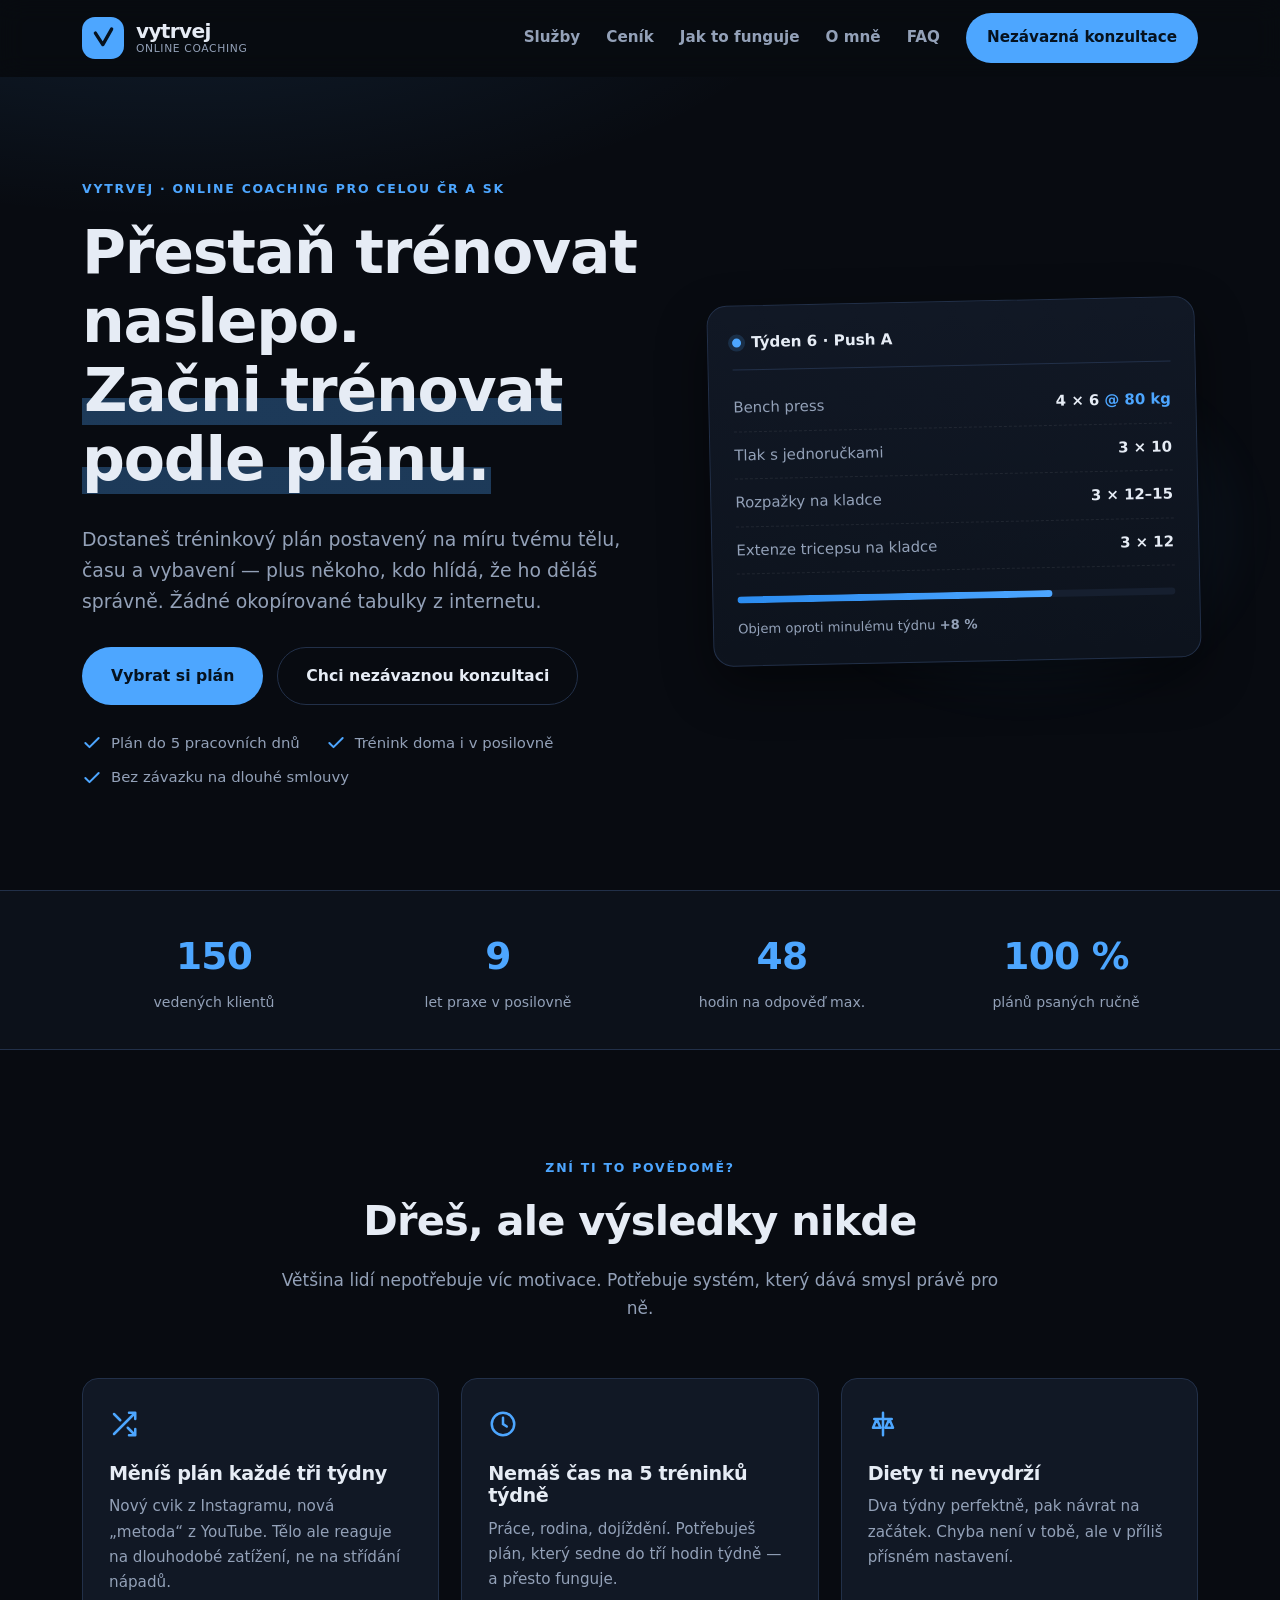
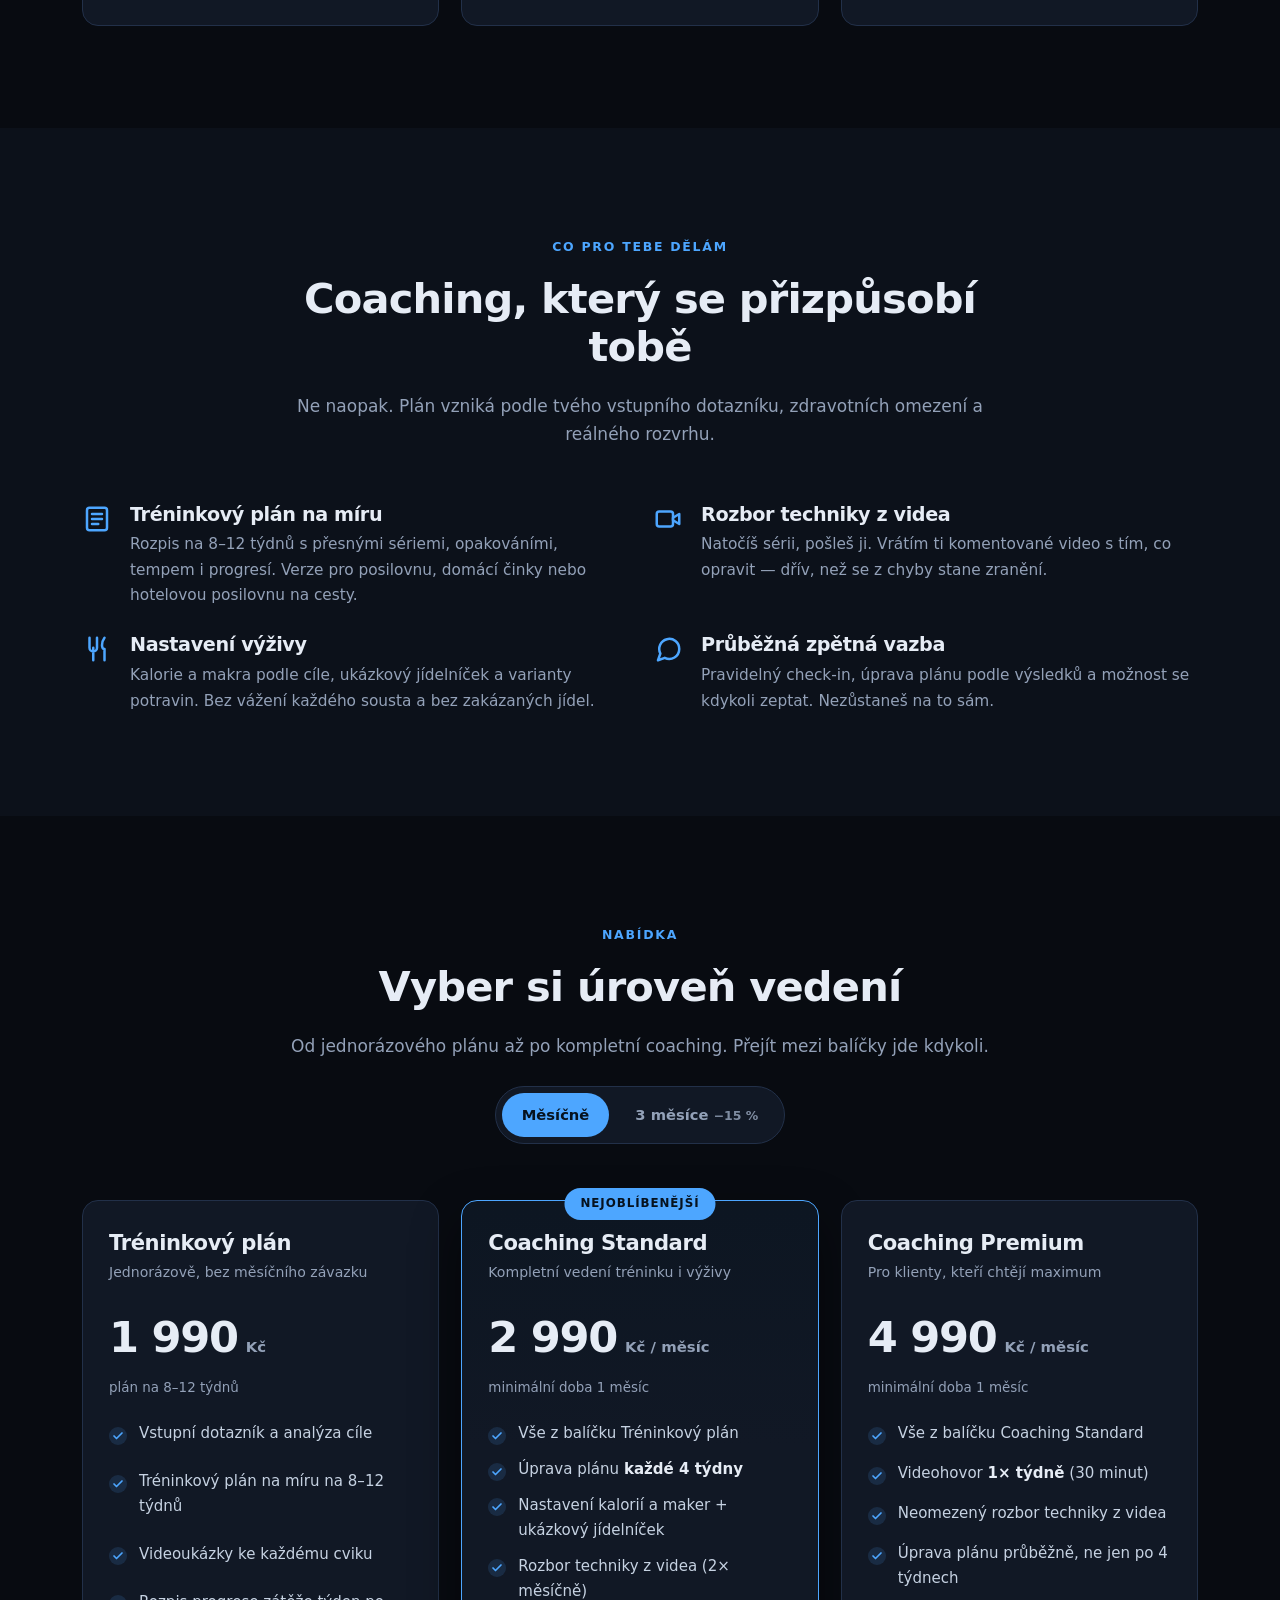
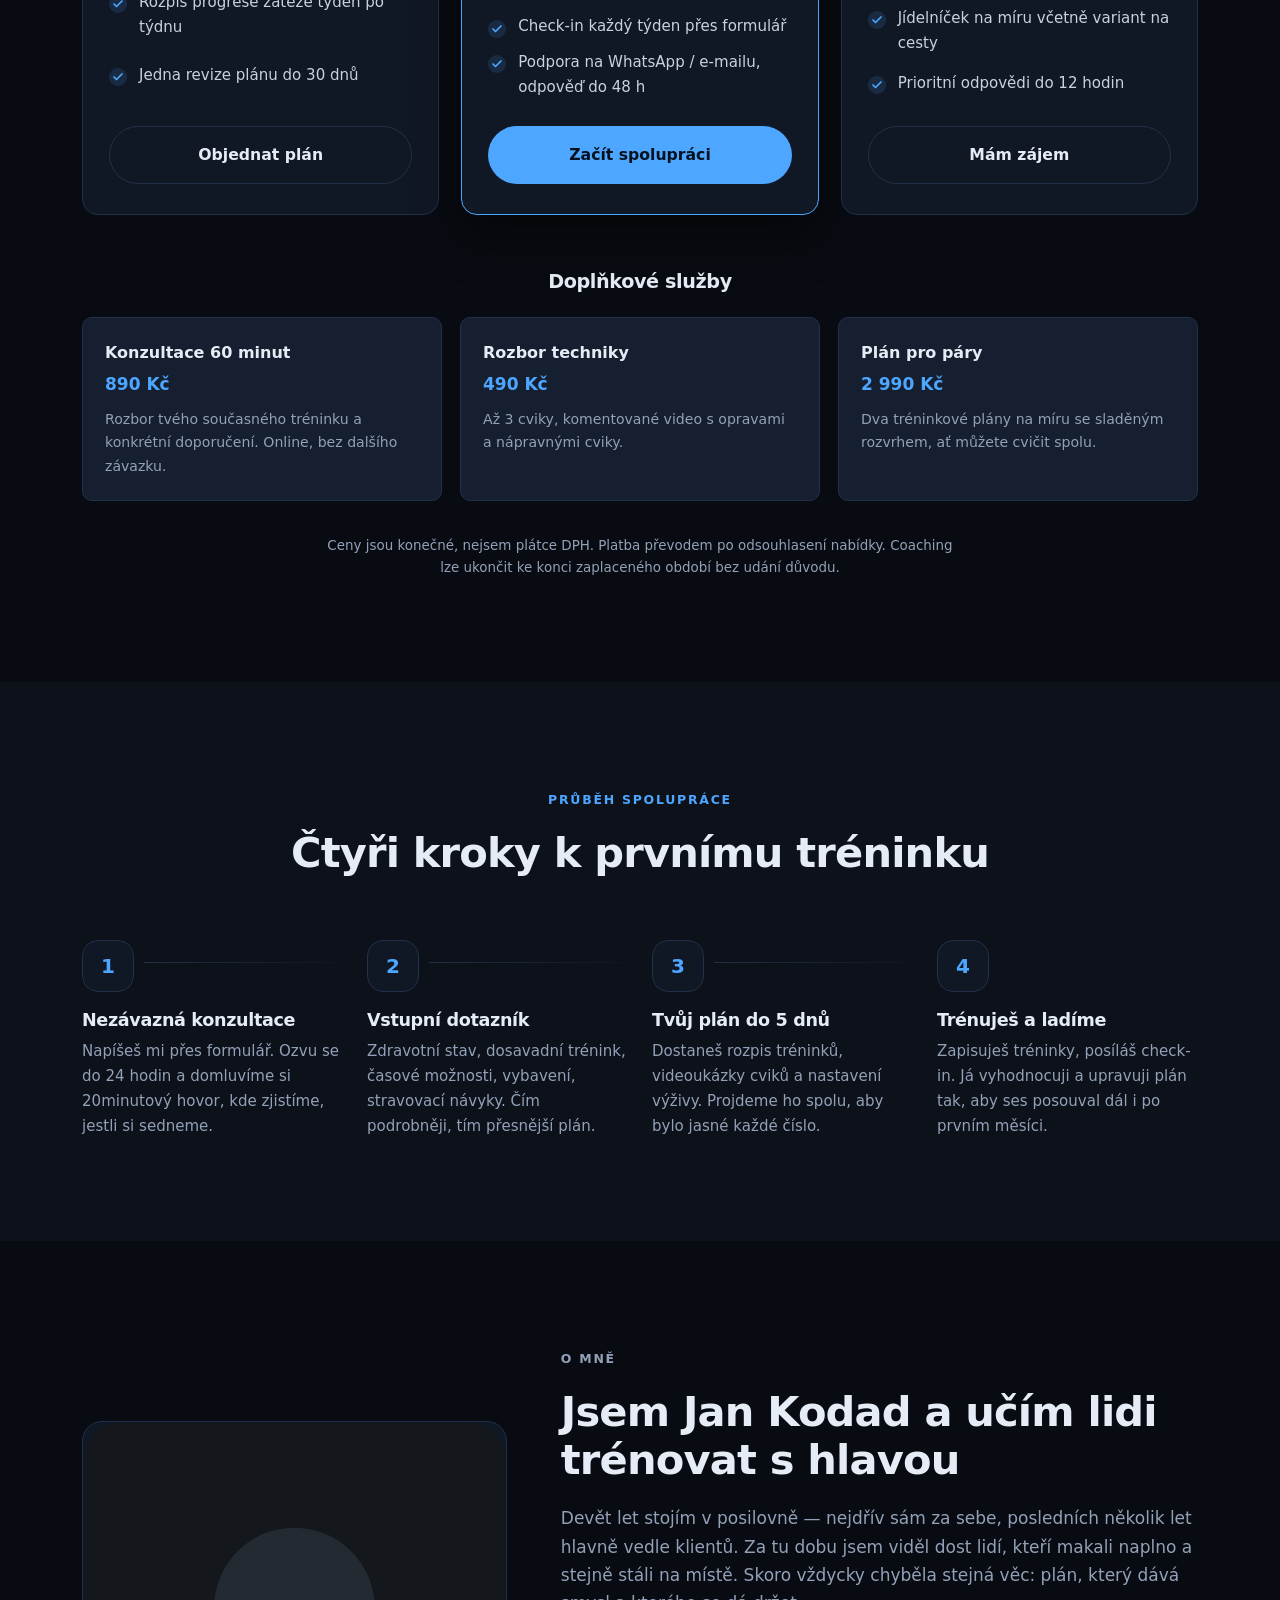
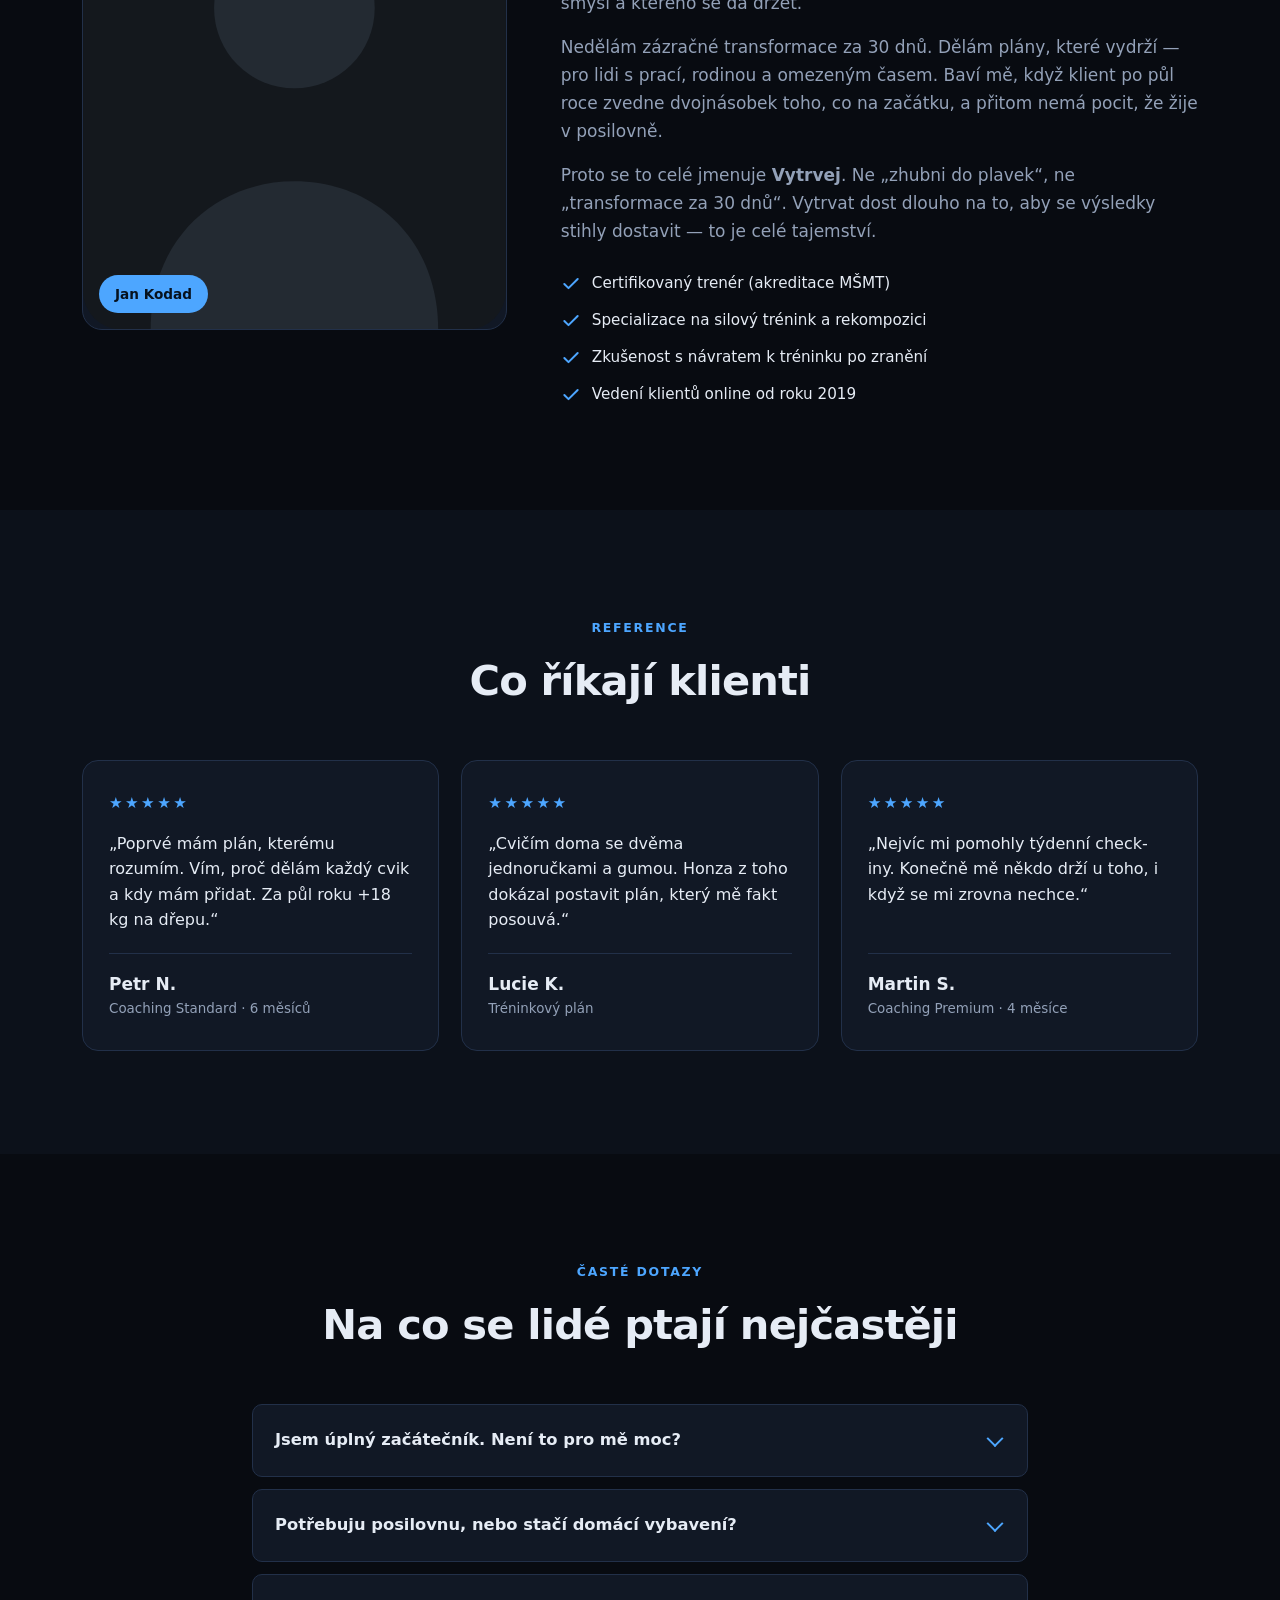
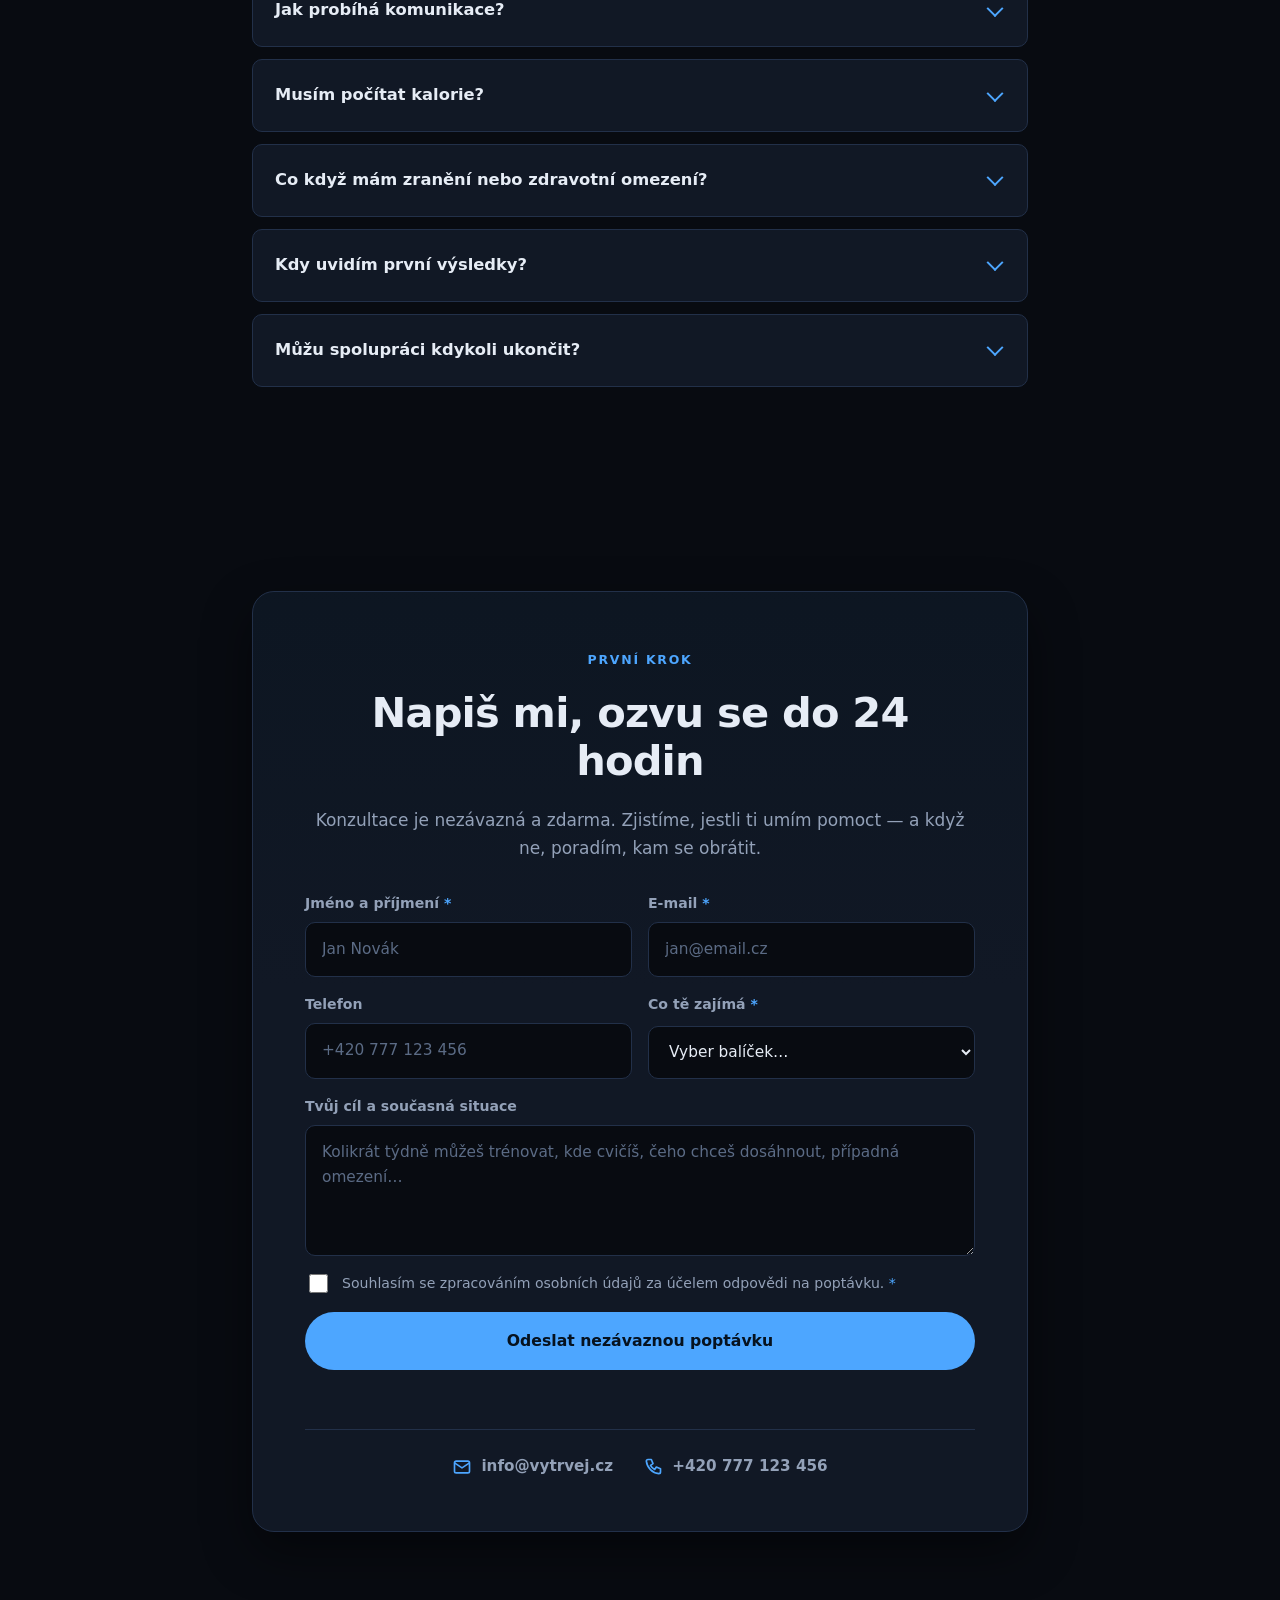
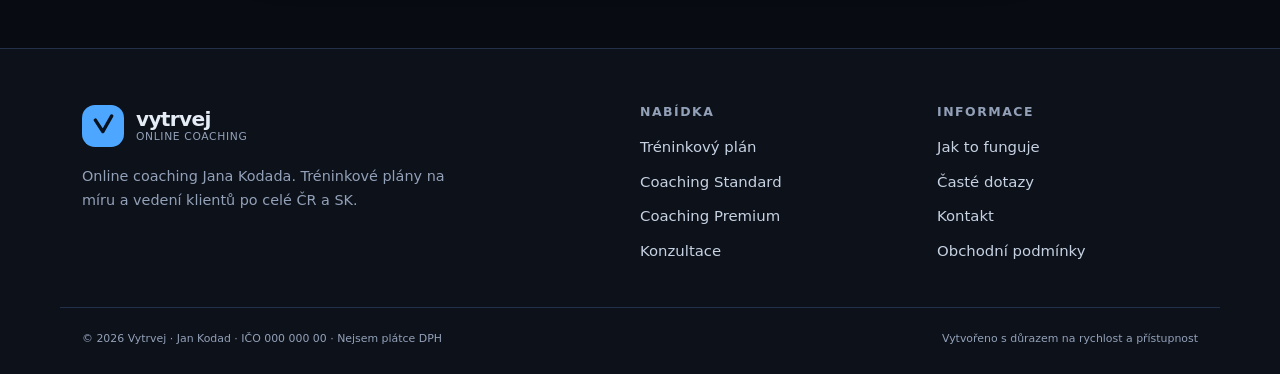
==== commit f3f12bd9: "Rebrand sales page to Vytrvej with blue theme and new logo - Name the site Vytrvej (Jan Kodad stays " ====
--- a/index.html
+++ b/index.html
@@ -3,20 +3,21 @@
 <head>
 <meta charset="utf-8">
 <meta name="viewport" content="width=device-width, initial-scale=1">
-<title>Jan Kodad — Online fitness coaching &amp; tréninkové plány na míru</title>
-<meta name="description" content="Online fitness coaching s Janem Kodadem. Tréninkový plán na míru, vedení výživy a průběžná zpětná vazba. Bez hladovění, bez zbytečných hodin v posilovně.">
-<meta name="theme-color" content="#0b0d10">
-<link rel="canonical" href="https://www.jankodad.cz/">
+<title>Vytrvej — online fitness coaching &amp; tréninkové plány na míru</title>
+<meta name="description" content="Vytrvej — online fitness coaching s Janem Kodadem. Tréninkový plán na míru, vedení výživy a průběžná zpětná vazba. Bez hladovění, bez zbytečných hodin v posilovně.">
+<meta name="theme-color" content="#080b11">
+<link rel="canonical" href="https://www.vytrvej.cz/">
 
 <!-- Open Graph / sociální sítě -->
 <meta property="og:type" content="website">
 <meta property="og:locale" content="cs_CZ">
-<meta property="og:title" content="Jan Kodad — Online fitness coaching &amp; tréninkové plány na míru">
+<meta property="og:site_name" content="Vytrvej">
+<meta property="og:title" content="Vytrvej — online fitness coaching &amp; tréninkové plány na míru">
 <meta property="og:description" content="Tréninkový plán na míru, vedení výživy a průběžná zpětná vazba. Výsledky bez hádání, co dělat.">
-<meta property="og:url" content="https://www.jankodad.cz/">
+<meta property="og:url" content="https://www.vytrvej.cz/">
 <meta name="twitter:card" content="summary_large_image">
 
-<link rel="icon" href="data:image/svg+xml,%3Csvg xmlns='http://www.w3.org/2000/svg' viewBox='0 0 100 100'%3E%3Crect width='100' height='100' rx='22' fill='%230b0d10'/%3E%3Ctext x='50' y='68' font-family='Arial,sans-serif' font-size='52' font-weight='bold' fill='%23c8fa3c' text-anchor='middle'%3EJK%3C/text%3E%3C/svg%3E">
+<link rel="icon" href="data:image/svg+xml,%3Csvg xmlns='http://www.w3.org/2000/svg' viewBox='0 0 40 40'%3E%3Crect width='40' height='40' rx='11' fill='%234da6ff'/%3E%3Cpath d='M8 12 L19 29 L32 6' fill='none' stroke='%2306121f' stroke-width='4.6' stroke-linecap='round' stroke-linejoin='round'/%3E%3C/svg%3E">
 <link rel="stylesheet" href="assets/css/styles.css">
 </head>
 <body>
@@ -25,9 +26,11 @@
 
 <header class="site-header" id="top">
   <div class="container header-inner">
-    <a class="logo" href="#top" aria-label="Jan Kodad — domů">
-      <span class="logo-mark" aria-hidden="true">JK</span>
-      <span class="logo-text">Jan&nbsp;Kodad<small>online fitness coaching</small></span>
+    <a class="logo" href="#top" aria-label="Vytrvej — domů">
+      <span class="logo-mark" aria-hidden="true">
+        <svg viewBox="0 0 40 40"><path d="M8 12 L19 29 L32 6" fill="none" stroke="currentColor" stroke-width="5" stroke-linecap="round" stroke-linejoin="round"/></svg>
+      </span>
+      <span class="logo-text"><span class="logo-word">vytrvej</span><small>online coaching</small></span>
     </a>
 
     <nav class="nav" id="nav" aria-label="Hlavní navigace">
@@ -51,7 +54,7 @@
   <section class="hero">
     <div class="container hero-grid">
       <div class="hero-copy reveal">
-        <p class="eyebrow">Online coaching · celá ČR a SK</p>
+        <p class="eyebrow">Vytrvej · online coaching pro celou ČR a SK</p>
         <h1>Přestaň trénovat naslepo.<br><span class="hl">Začni trénovat podle plánu.</span></h1>
         <p class="lead">
           Dostaneš tréninkový plán postavený na míru tvému tělu, času a vybavení — plus někoho,
@@ -327,6 +330,10 @@
           rodinou a omezeným časem. Baví mě, když klient po půl roce zvedne dvojnásobek toho, co na začátku,
           a přitom nemá pocit, že žije v posilovně.
         </p>
+        <p>
+          Proto se to celé jmenuje <strong>Vytrvej</strong>. Ne „zhubni do plavek“, ne „transformace za 30 dnů“.
+          Vytrvat dost dlouho na to, aby se výsledky stihly dostavit — to je celé tajemství.
+        </p>
 
         <ul class="credentials">
           <li><svg class="ico" aria-hidden="true"><use href="#i-check"></use></svg> Certifikovaný trenér (akreditace MŠMT)</li>
@@ -469,7 +476,7 @@
         </form>
 
         <div class="cta-contacts">
-          <a href="mailto:info@jankodad.cz"><svg class="ico" aria-hidden="true"><use href="#i-mail"></use></svg> info@jankodad.cz</a>
+          <a href="mailto:info@vytrvej.cz"><svg class="ico" aria-hidden="true"><use href="#i-mail"></use></svg> info@vytrvej.cz</a>
           <a href="tel:+420777123456"><svg class="ico" aria-hidden="true"><use href="#i-phone"></use></svg> +420 777 123 456</a>
         </div>
       </div>
@@ -481,10 +488,12 @@
   <div class="container footer-inner">
     <div>
       <a class="logo" href="#top">
-        <span class="logo-mark" aria-hidden="true">JK</span>
-        <span class="logo-text">Jan&nbsp;Kodad<small>online fitness coaching</small></span>
+        <span class="logo-mark" aria-hidden="true">
+          <svg viewBox="0 0 40 40"><path d="M8 12 L19 29 L32 6" fill="none" stroke="currentColor" stroke-width="5" stroke-linecap="round" stroke-linejoin="round"/></svg>
+        </span>
+        <span class="logo-text"><span class="logo-word">vytrvej</span><small>online coaching</small></span>
       </a>
-      <p class="footer-note">Osobní trenér a online kouč. Tréninkové plány na míru a vedení klientů po celé ČR a SK.</p>
+      <p class="footer-note">Online coaching Jana Kodada. Tréninkové plány na míru a vedení klientů po celé ČR a SK.</p>
     </div>
 
     <nav aria-label="Patička">
@@ -504,7 +513,7 @@
     </nav>
   </div>
   <div class="container footer-bottom">
-    <small>© <span id="rok">2026</span> Jan Kodad · IČO 000 000 00 · Nejsem plátce DPH</small>
+    <small>© <span id="rok">2026</span> Vytrvej · Jan Kodad · IČO 000 000 00 · Nejsem plátce DPH</small>
     <small>Vytvořeno s důrazem na rychlost a přístupnost</small>
   </div>
 </footer>
@@ -527,11 +536,11 @@
 {
   "@context": "https://schema.org",
   "@type": "ProfessionalService",
-  "name": "Jan Kodad — online fitness coaching",
-  "description": "Online fitness coaching, tréninkové plány na míru a vedení výživy.",
+  "name": "Vytrvej",
+  "description": "Vytrvej — online fitness coaching, tréninkové plány na míru a vedení výživy. Vede Jan Kodad.",
   "areaServed": "CZ",
-  "url": "https://www.jankodad.cz/",
-  "email": "info@jankodad.cz",
+  "url": "https://www.vytrvej.cz/",
+  "email": "info@vytrvej.cz",
   "telephone": "+420777123456",
   "founder": { "@type": "Person", "name": "Jan Kodad", "jobTitle": "Osobní trenér a online kouč" },
   "hasOfferCatalog": {
--- a/assets/css/styles.css
+++ b/assets/css/styles.css
@@ -1,19 +1,19 @@
 /* =====================================================================
-   Jan Kodad — online fitness coaching
+   Vytrvej — online fitness coaching s Janem Kodadem
    Styly prodejní stránky
    ===================================================================== */
 
 :root {
-  --bg:        #0b0d10;
-  --bg-alt:    #101317;
-  --surface:   #14181d;
-  --surface-2: #1a1f26;
-  --line:      #262d36;
-  --text:      #e7ebf0;
-  --muted:     #9aa5b1;
-  --accent:    #c8fa3c;
-  --accent-dk: #a8e01c;
-  --accent-ink:#0b0d10;
+  --bg:        #080b11;
+  --bg-alt:    #0c111a;
+  --surface:   #111825;
+  --surface-2: #161f2f;
+  --line:      #223049;
+  --text:      #e6ecf5;
+  --muted:     #93a1b8;
+  --accent:    #4da6ff;
+  --accent-dk: #2b8cf0;
+  --accent-ink:#06121f;
 
   --radius:   16px;
   --radius-s: 10px;
@@ -91,24 +91,27 @@
 /* ------------------------- Hlavička ------------------------- */
 .site-header {
   position: sticky; top: 0; z-index: 100;
-  background: rgba(11, 13, 16, .82);
+  background: rgba(8, 11, 17, .82);
   backdrop-filter: blur(12px);
   border-bottom: 1px solid transparent;
   transition: border-color .25s ease, background-color .25s ease;
 }
-.site-header.is-scrolled { border-bottom-color: var(--line); background: rgba(11, 13, 16, .95); }
+.site-header.is-scrolled { border-bottom-color: var(--line); background: rgba(8, 11, 17, .95); }
 
 .header-inner { display: flex; align-items: center; justify-content: space-between; gap: 18px; min-height: 76px; }
 
 .logo { display: inline-flex; align-items: center; gap: 12px; text-decoration: none; font-weight: 800; }
 .logo-mark {
   display: grid; place-items: center;
-  width: 42px; height: 42px; border-radius: 12px;
+  width: 42px; height: 42px; border-radius: 13px;
   background: var(--accent); color: var(--accent-ink);
-  font-size: .95rem; letter-spacing: .02em;
-}
-.logo-text { display: flex; flex-direction: column; line-height: 1.15; font-size: 1.02rem; }
-.logo-text small { font-weight: 500; font-size: .72rem; color: var(--muted); letter-spacing: .06em; text-transform: uppercase; }
+  transition: transform .25s ease;
+}
+.logo:hover .logo-mark { transform: translateY(-2px); }
+.logo-mark svg { display: block; width: 27px; height: 27px; }
+.logo-text { display: flex; flex-direction: column; line-height: 1.14; }
+.logo-word { font-size: 1.26rem; font-weight: 800; letter-spacing: -.035em; }
+.logo-text small { font-weight: 500; font-size: .67rem; color: var(--muted); letter-spacing: .06em; text-transform: uppercase; }
 
 .nav { display: flex; align-items: center; gap: 26px; }
 .nav a { text-decoration: none; font-size: .95rem; font-weight: 600; color: var(--muted); transition: color .2s ease; }
@@ -129,7 +132,7 @@
 .hero { position: relative; padding: clamp(56px, 8vw, 96px) 0 clamp(60px, 8vw, 100px); overflow: hidden; }
 .hero::before {
   content: ""; position: absolute; inset: -30% -10% auto -10%; height: 620px;
-  background: radial-gradient(60% 60% at 20% 20%, rgba(200, 250, 60, .13), transparent 70%);
+  background: radial-gradient(60% 60% at 20% 20%, rgba(77, 166, 255, .13), transparent 70%);
   pointer-events: none;
 }
 .hero-grid { position: relative; display: grid; grid-template-columns: 1.08fr .92fr; gap: 56px; align-items: center; }
@@ -140,7 +143,7 @@
   color: var(--accent);
 }
 .hl {
-  background: linear-gradient(180deg, transparent 62%, rgba(200, 250, 60, .3) 62%);
+  background: linear-gradient(180deg, transparent 62%, rgba(77, 166, 255, .3) 62%);
   padding-inline: 2px;
 }
 .lead { font-size: clamp(1.03rem, 1.6vw, 1.18rem); color: var(--muted); max-width: 54ch; }
@@ -154,18 +157,18 @@
 .hero-visual { position: relative; }
 .hero-blob {
   position: absolute; inset: 12% -14% -14% 14%; z-index: 0;
-  background: radial-gradient(closest-side, rgba(200, 250, 60, .16), transparent);
+  background: radial-gradient(closest-side, rgba(77, 166, 255, .16), transparent);
   filter: blur(14px);
 }
 .hero-card {
   position: relative; z-index: 1;
-  background: linear-gradient(180deg, var(--surface), #11151a);
+  background: linear-gradient(180deg, var(--surface), #0d131d);
   border: 1px solid var(--line); border-radius: 20px;
   padding: 24px; box-shadow: var(--shadow);
   transform: rotate(-1.2deg);
 }
 .hero-card-top { display: flex; align-items: center; gap: 10px; padding-bottom: 14px; border-bottom: 1px solid var(--line); font-size: .95rem; }
-.dot { width: 9px; height: 9px; border-radius: 50%; background: var(--accent); box-shadow: 0 0 0 4px rgba(200, 250, 60, .16); }
+.dot { width: 9px; height: 9px; border-radius: 50%; background: var(--accent); box-shadow: 0 0 0 4px rgba(77, 166, 255, .16); }
 .hero-list { list-style: none; margin: 14px 0; padding: 0; }
 .hero-list li { display: flex; justify-content: space-between; gap: 14px; padding: 11px 0; border-bottom: 1px dashed rgba(255, 255, 255, .07); font-size: .93rem; }
 .hero-list li span { color: var(--muted); }
@@ -198,7 +201,7 @@
   padding: 30px 26px;
   transition: border-color .25s ease, transform .25s ease;
 }
-.card:hover { border-color: #333c47; transform: translateY(-3px); }
+.card:hover { border-color: #31435f; transform: translateY(-3px); }
 .problem h3 { margin-top: 16px; }
 .problem p { color: var(--muted); margin: 0; font-size: .95rem; }
 
@@ -225,7 +228,7 @@
 .price-card { position: relative; display: flex; flex-direction: column; height: 100%; }
 .price-card.featured {
   border-color: var(--accent);
-  background: linear-gradient(180deg, rgba(200, 250, 60, .07), var(--surface) 40%);
+  background: linear-gradient(180deg, rgba(77, 166, 255, .07), var(--surface) 40%);
   box-shadow: var(--shadow);
 }
 .badge {
@@ -243,11 +246,11 @@
 .price-sub { color: var(--muted); font-size: .84rem; margin: 4px 0 22px; }
 
 .tick-list { list-style: none; margin: 0 0 26px; padding: 0; display: grid; gap: 11px; flex: 1 1 auto; }
-.tick-list li { position: relative; padding-left: 30px; font-size: .94rem; color: #cdd5de; }
+.tick-list li { position: relative; padding-left: 30px; font-size: .94rem; color: #c6d2e2; }
 .tick-list li::before {
   content: ""; position: absolute; left: 0; top: .35em;
   width: 18px; height: 18px; border-radius: 50%;
-  background: rgba(200, 250, 60, .14) url("data:image/svg+xml,%3Csvg xmlns='http://www.w3.org/2000/svg' viewBox='0 0 24 24' fill='none' stroke='%23c8fa3c' stroke-width='3.4' stroke-linecap='round' stroke-linejoin='round'%3E%3Cpath d='M20 6 9 17l-5-5'/%3E%3C/svg%3E") center / 12px no-repeat;
+  background: rgba(77, 166, 255, .14) url("data:image/svg+xml,%3Csvg xmlns='http://www.w3.org/2000/svg' viewBox='0 0 24 24' fill='none' stroke='%234da6ff' stroke-width='3.4' stroke-linecap='round' stroke-linejoin='round'%3E%3Cpath d='M20 6 9 17l-5-5'/%3E%3C/svg%3E") center / 12px no-repeat;
 }
 .tick-list b { color: var(--text); }
 
@@ -310,7 +313,7 @@
   border-radius: var(--radius-s); padding: 4px 22px;
   transition: border-color .2s ease;
 }
-.faq details[open] { border-color: #333c47; }
+.faq details[open] { border-color: #31435f; }
 .faq summary {
   list-style: none; cursor: pointer;
   padding: 18px 34px 18px 0; position: relative;
@@ -328,7 +331,7 @@
 /* ------------------------- Kontakt ------------------------- */
 .cta-section { padding-bottom: clamp(70px, 9vw, 116px); }
 .cta-box {
-  background: linear-gradient(180deg, rgba(200, 250, 60, .07), var(--surface) 42%);
+  background: linear-gradient(180deg, rgba(77, 166, 255, .07), var(--surface) 42%);
   border: 1px solid var(--line); border-radius: 22px;
   padding: clamp(28px, 4.5vw, 52px); box-shadow: var(--shadow);
 }
@@ -348,7 +351,7 @@
 }
 .form textarea { resize: vertical; min-height: 110px; }
 .form input:focus, .form select:focus, .form textarea:focus { border-color: var(--accent); outline: none; }
-.form input::placeholder, .form textarea::placeholder { color: #5c6773; }
+.form input::placeholder, .form textarea::placeholder { color: #5b6b85; }
 .form .is-invalid { border-color: #ff6b6b; }
 
 .form .check { display: flex; align-items: flex-start; gap: 11px; font-weight: 400; font-size: .88rem; }
@@ -369,7 +372,7 @@
 .footer-note { color: var(--muted); font-size: .9rem; margin: 18px 0 0; max-width: 42ch; }
 .site-footer nav { display: flex; flex-direction: column; gap: 10px; }
 .site-footer h4 { margin: 0 0 6px; font-size: .78rem; letter-spacing: .12em; text-transform: uppercase; color: var(--muted); }
-.site-footer nav a { text-decoration: none; font-size: .93rem; color: #cdd5de; transition: color .2s ease; }
+.site-footer nav a { text-decoration: none; font-size: .93rem; color: #c6d2e2; transition: color .2s ease; }
 .site-footer nav a:hover { color: var(--accent); }
 .footer-bottom {
   display: flex; flex-wrap: wrap; justify-content: space-between; gap: 10px;
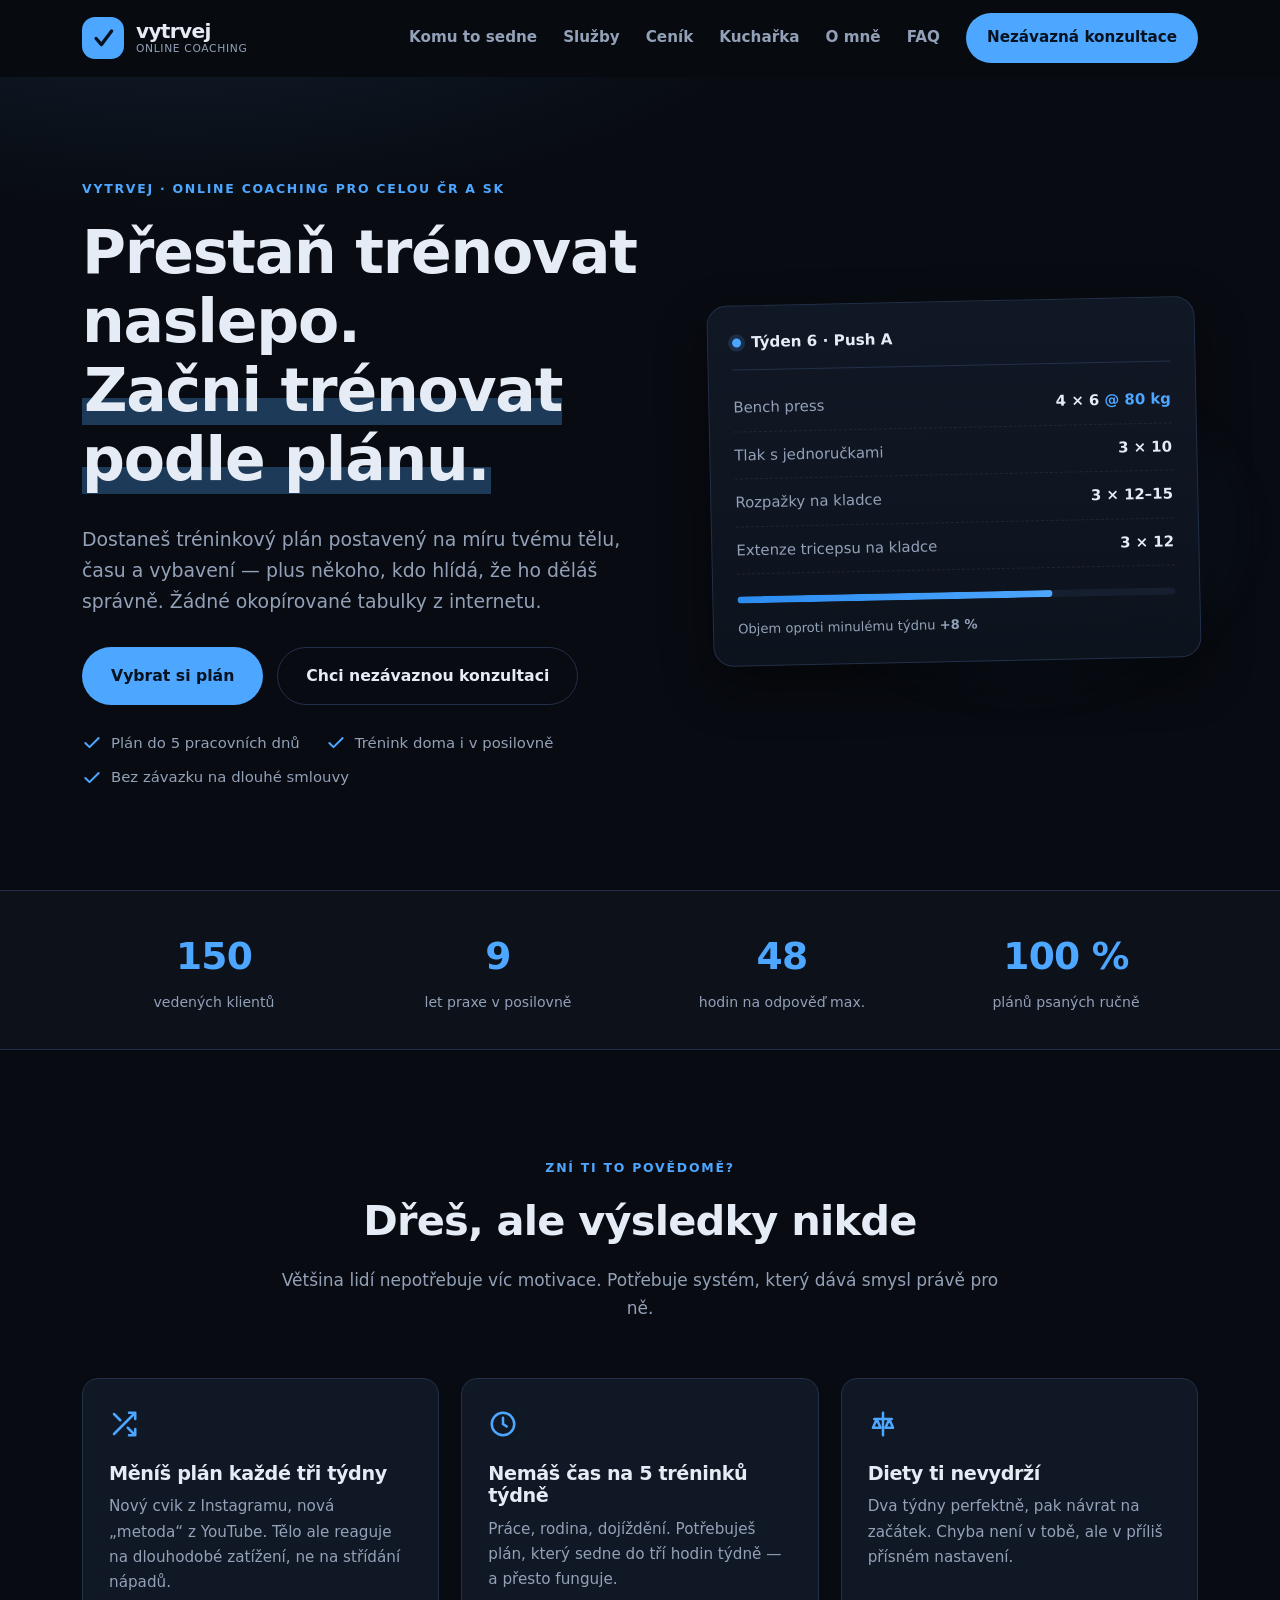
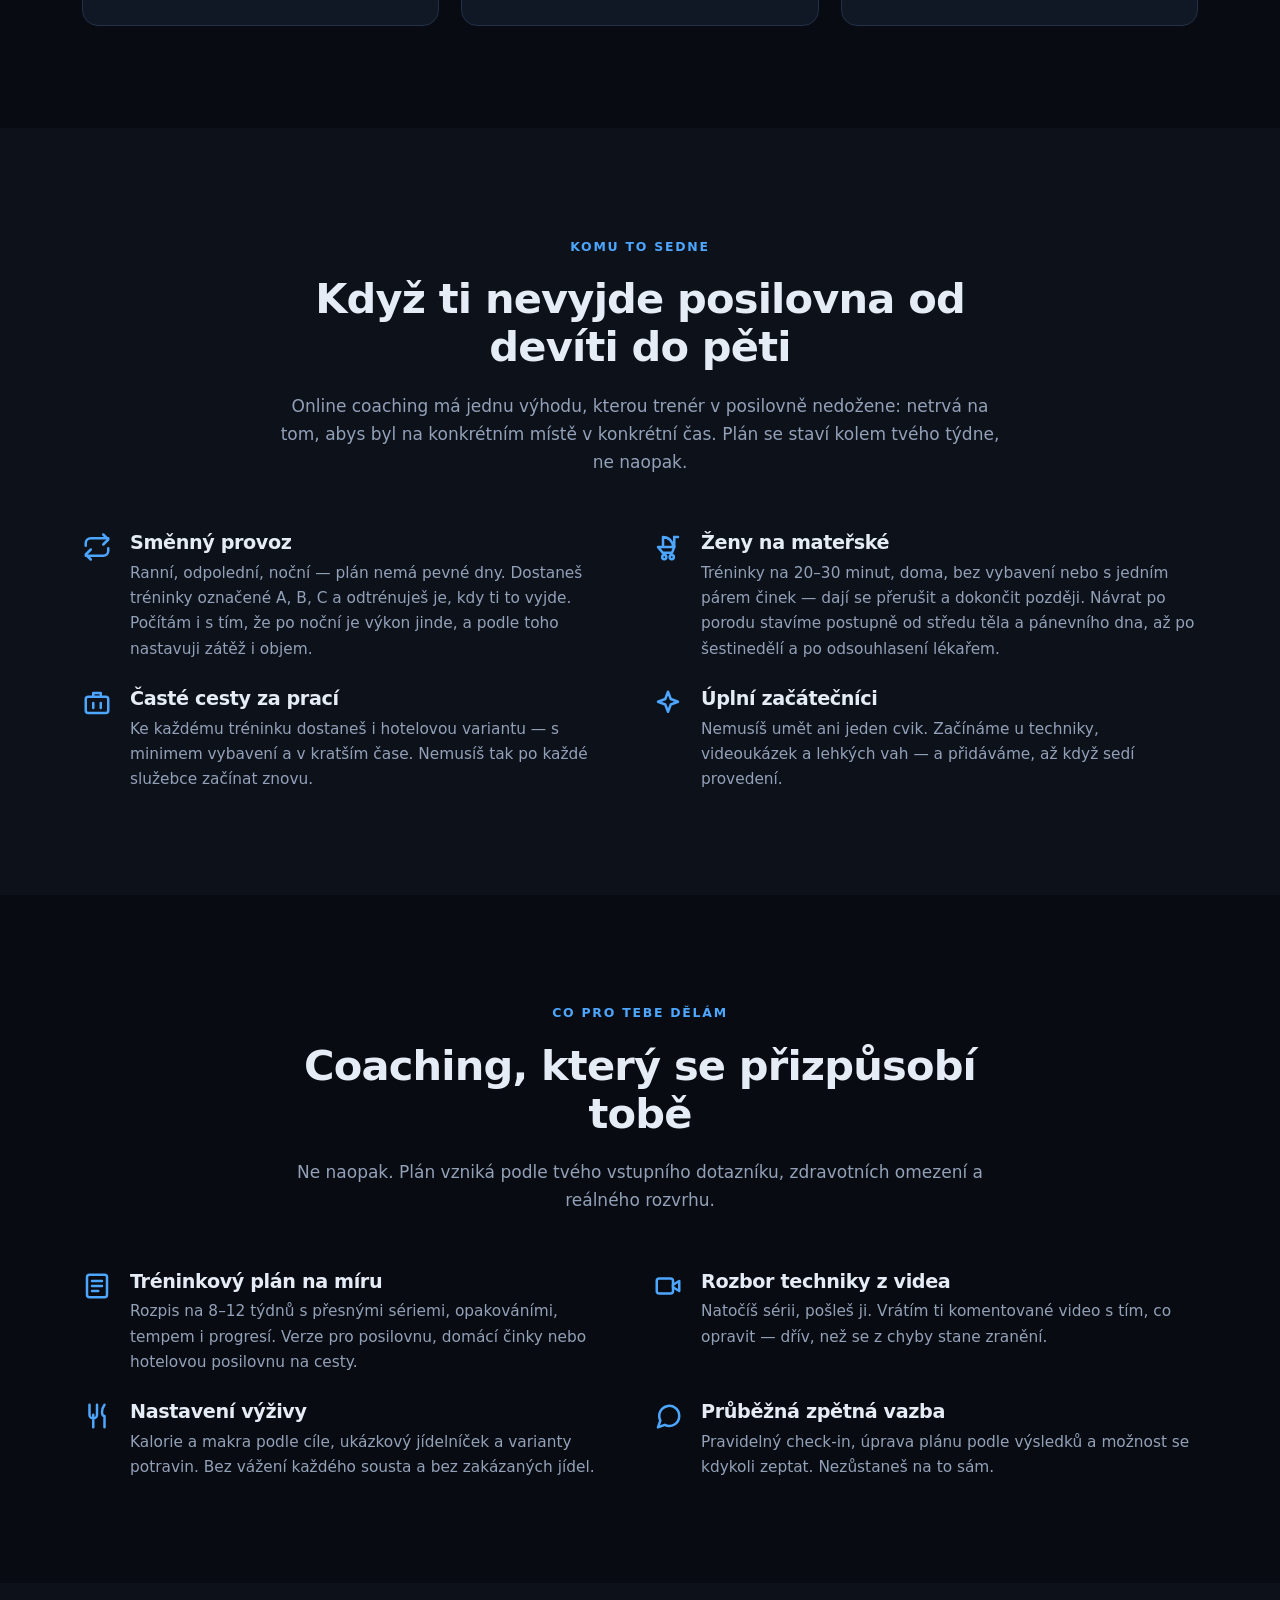
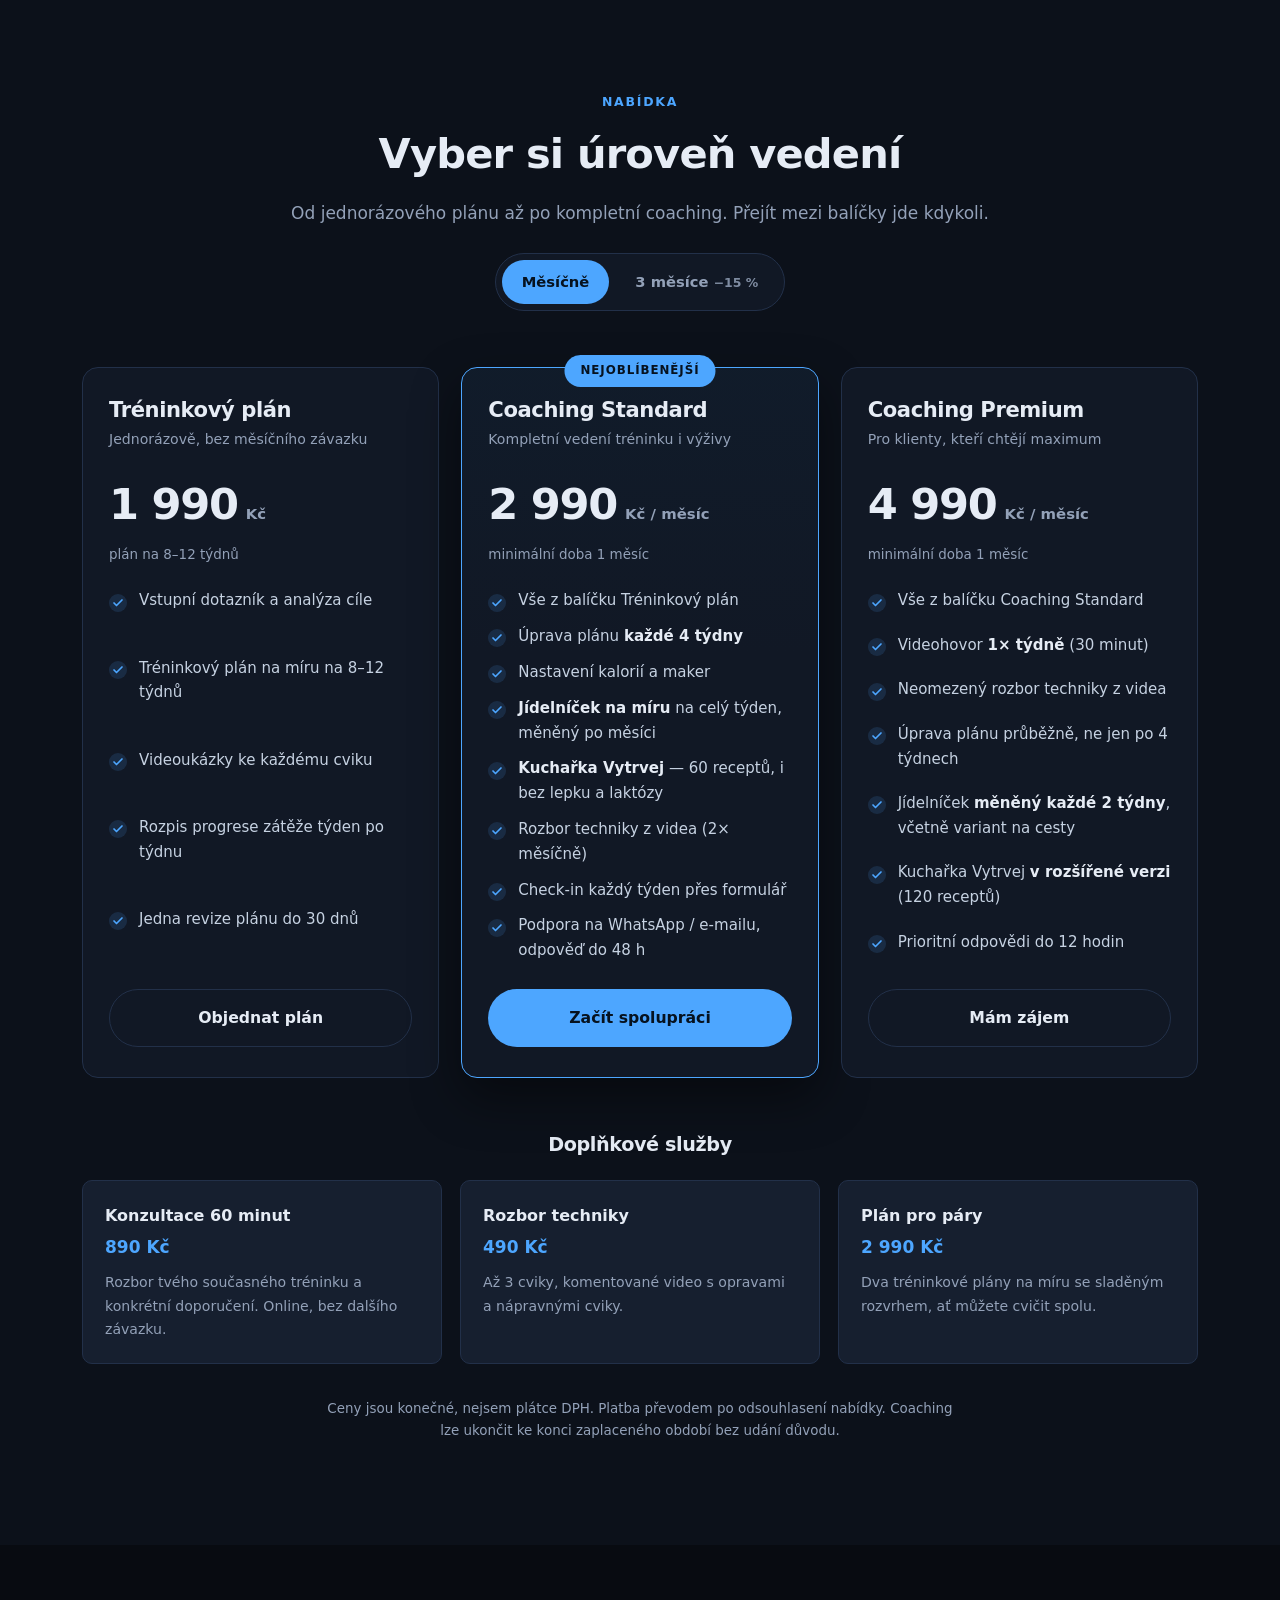
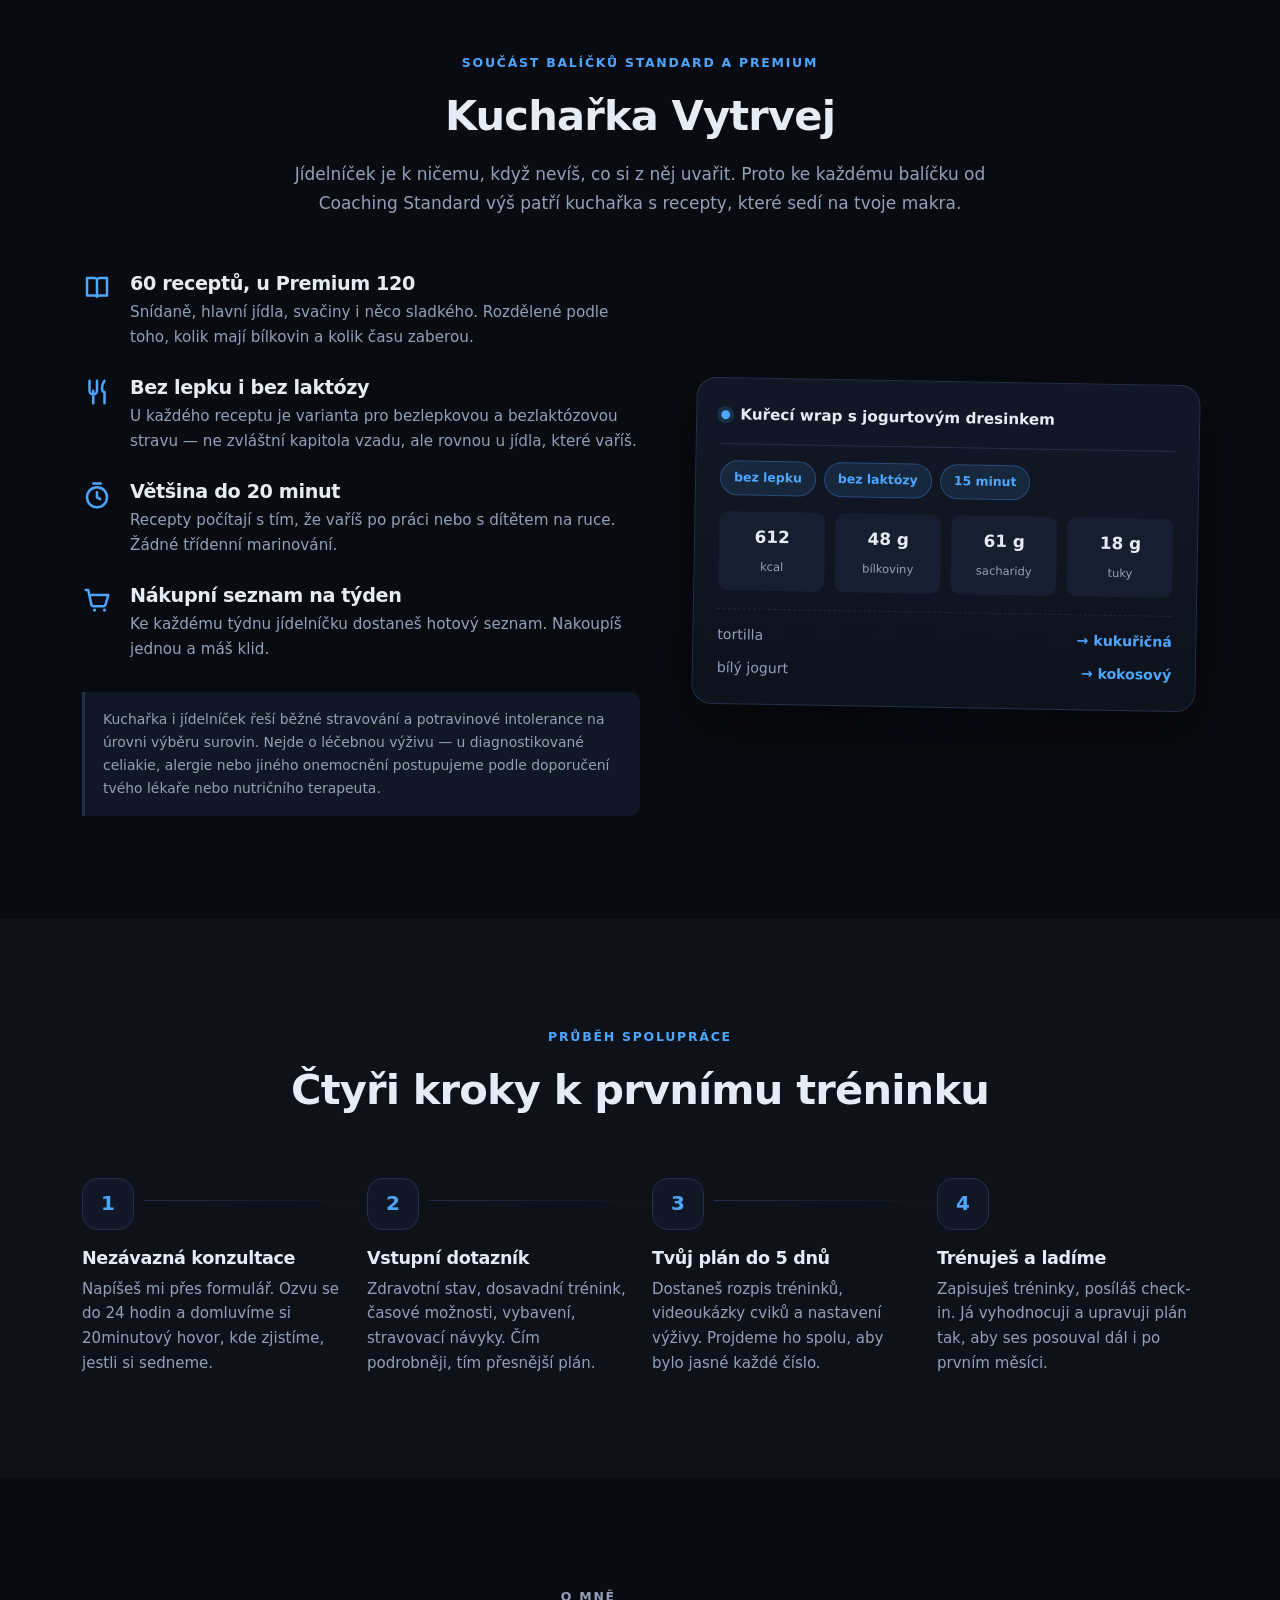
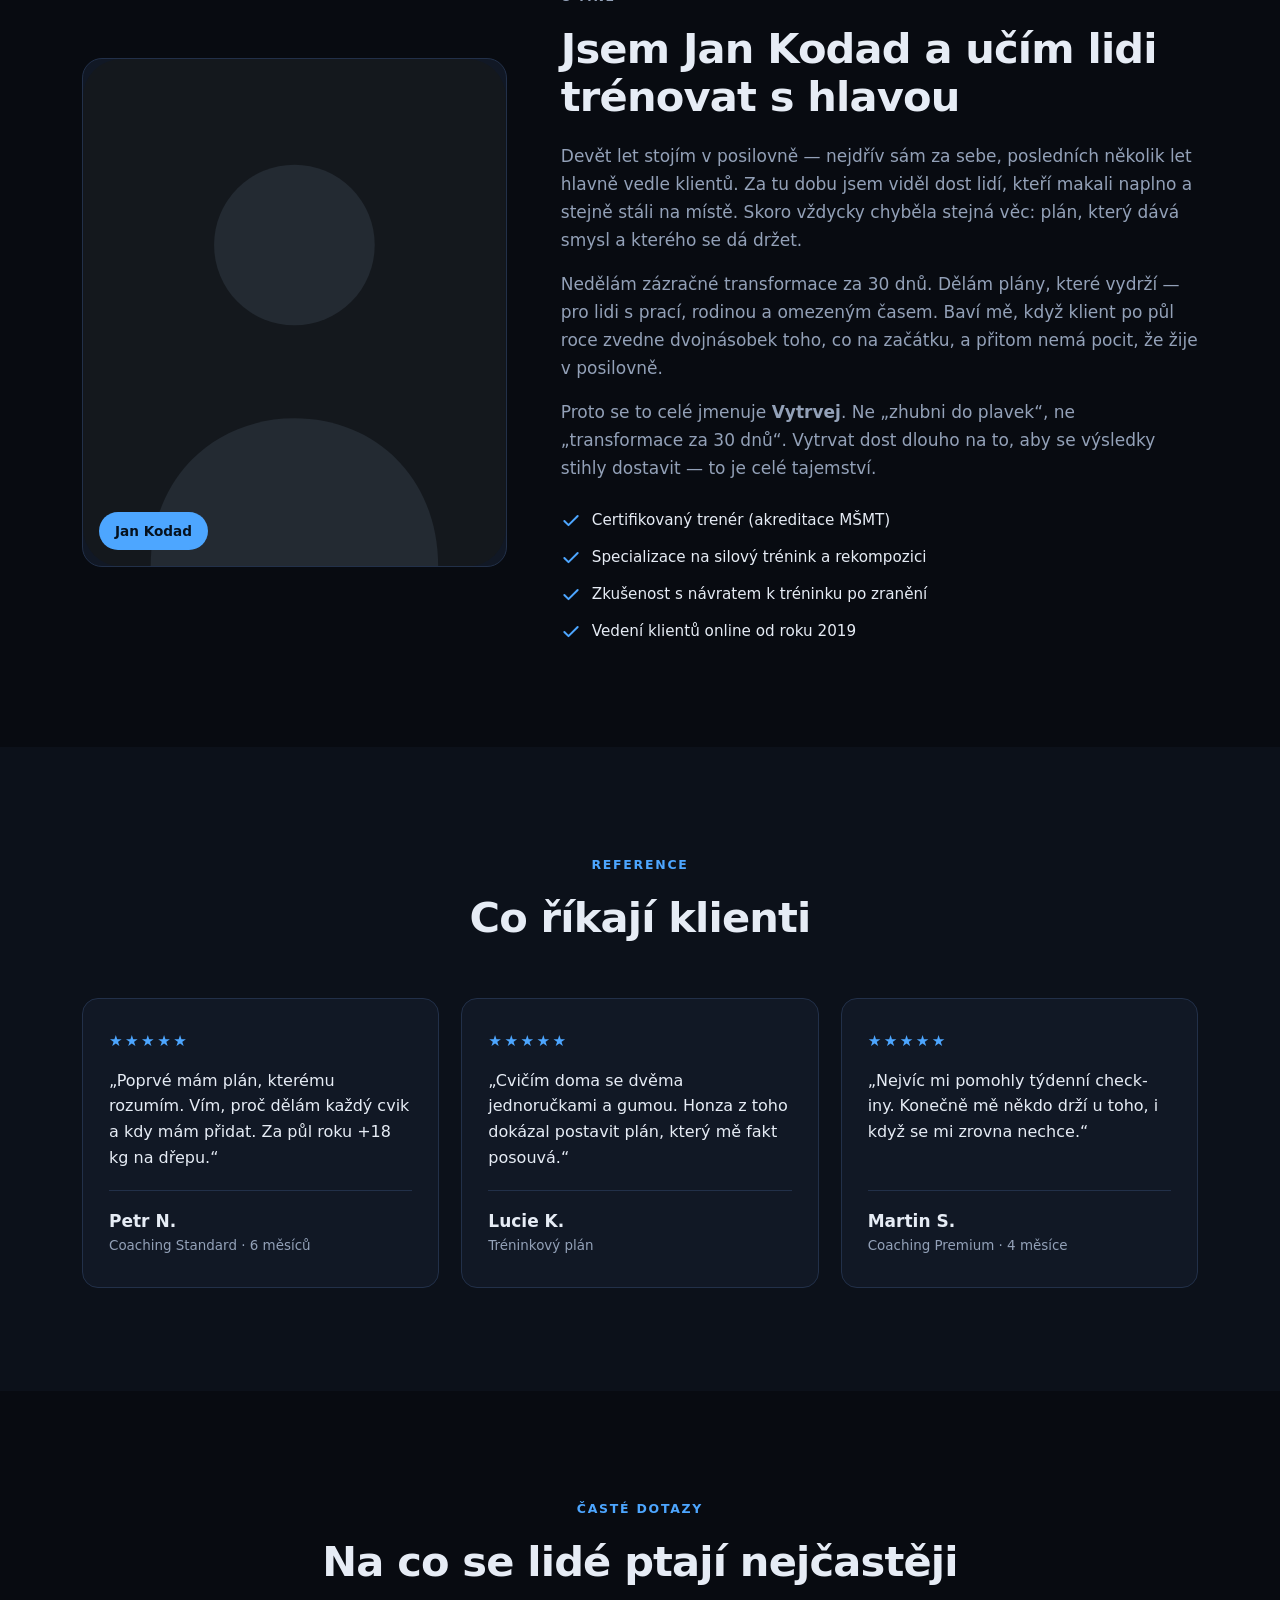
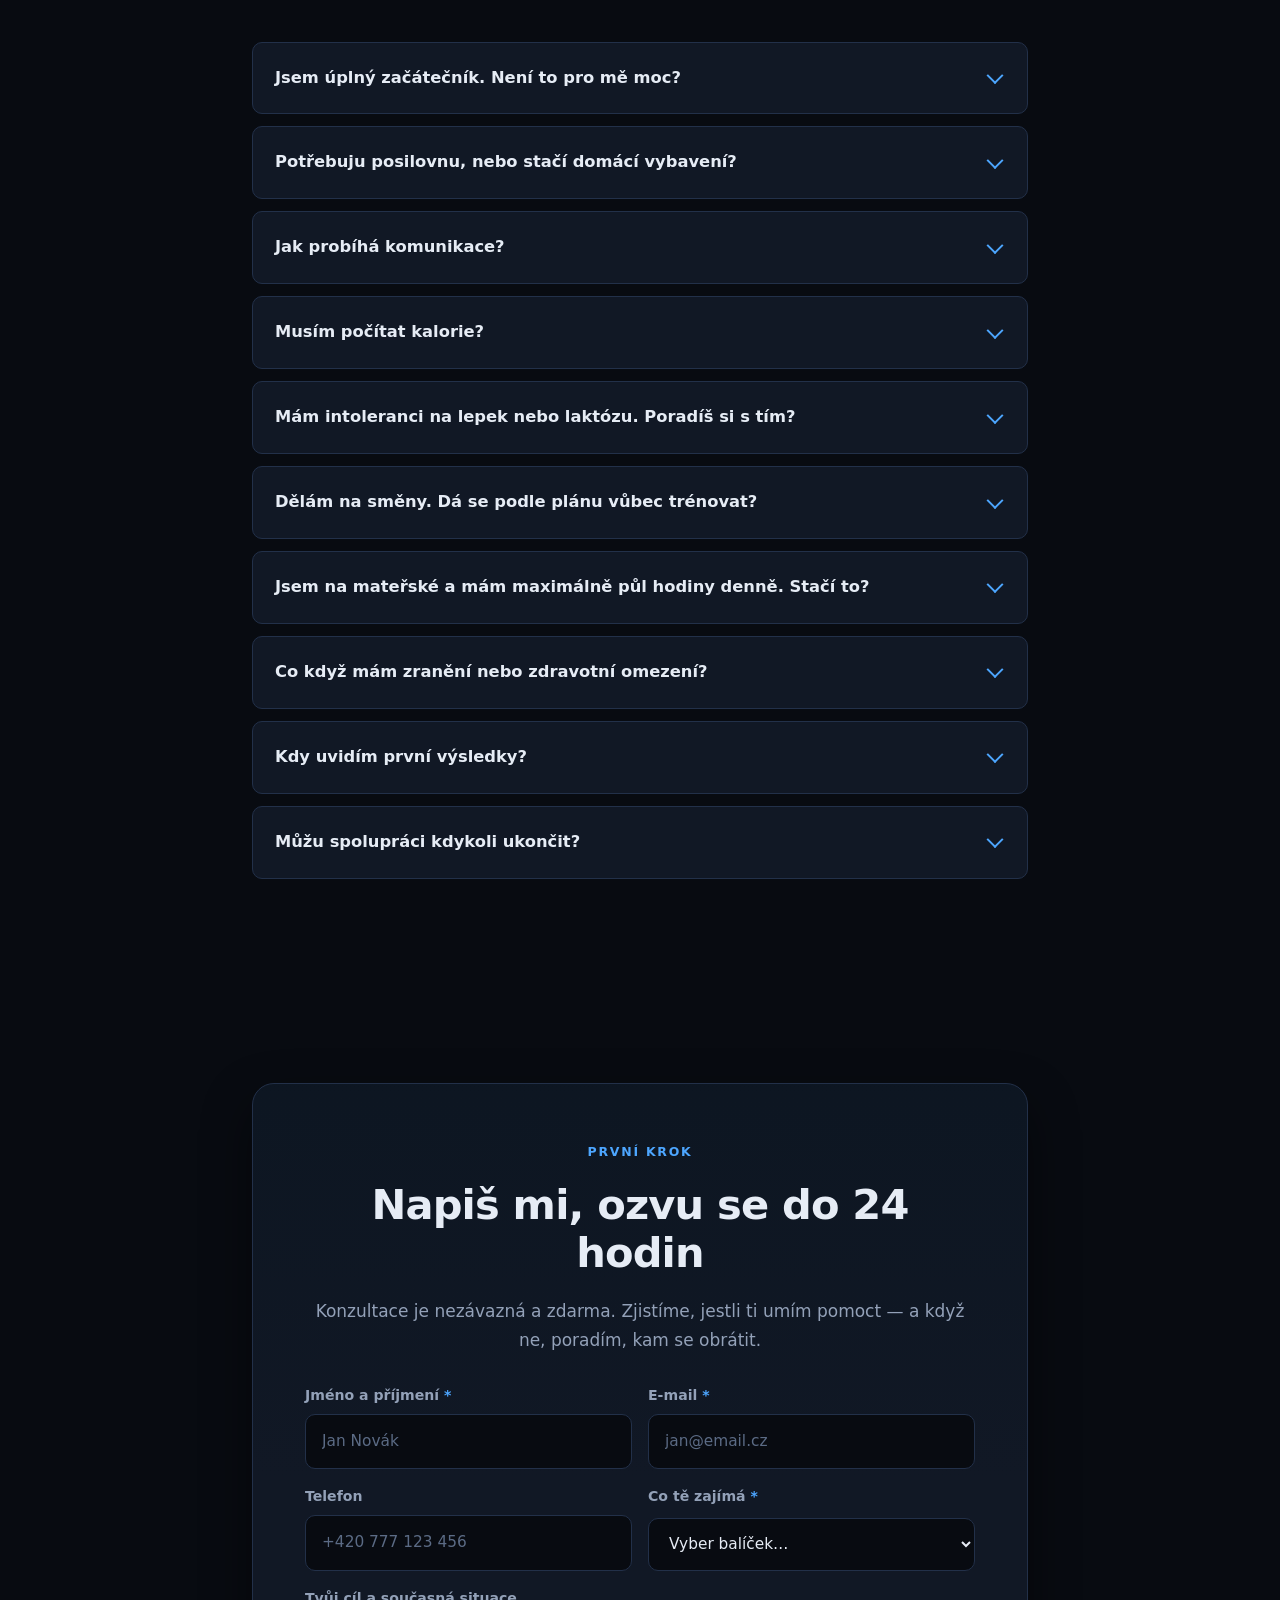
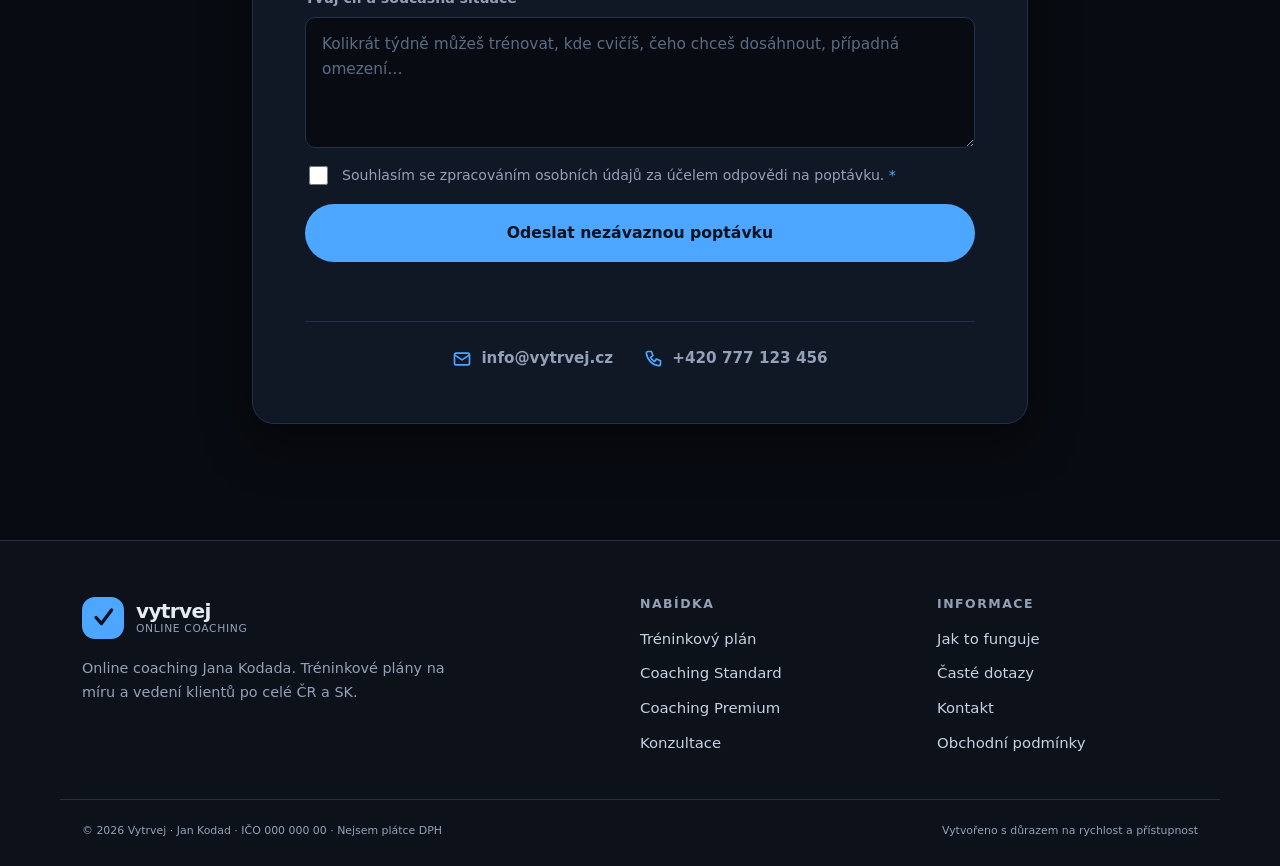
==== commit f0119863: "Add audience section, meal plan with cookbook, and checkmark logo - Turn the logo back into a checkm" ====
--- a/index.html
+++ b/index.html
@@ -17,7 +17,7 @@
 <meta property="og:url" content="https://www.vytrvej.cz/">
 <meta name="twitter:card" content="summary_large_image">
 
-<link rel="icon" href="data:image/svg+xml,%3Csvg xmlns='http://www.w3.org/2000/svg' viewBox='0 0 40 40'%3E%3Crect width='40' height='40' rx='11' fill='%234da6ff'/%3E%3Cpath d='M8 12 L19 29 L32 6' fill='none' stroke='%2306121f' stroke-width='4.6' stroke-linecap='round' stroke-linejoin='round'/%3E%3C/svg%3E">
+<link rel="icon" href="data:image/svg+xml,%3Csvg xmlns='http://www.w3.org/2000/svg' viewBox='0 0 40 40'%3E%3Crect width='40' height='40' rx='11' fill='%234da6ff'/%3E%3Cpath d='M9 20 L17 29 L32 9' fill='none' stroke='%2306121f' stroke-width='4.6' stroke-linecap='round' stroke-linejoin='round'/%3E%3C/svg%3E">
 <link rel="stylesheet" href="assets/css/styles.css">
 </head>
 <body>
@@ -28,15 +28,16 @@
   <div class="container header-inner">
     <a class="logo" href="#top" aria-label="Vytrvej — domů">
       <span class="logo-mark" aria-hidden="true">
-        <svg viewBox="0 0 40 40"><path d="M8 12 L19 29 L32 6" fill="none" stroke="currentColor" stroke-width="5" stroke-linecap="round" stroke-linejoin="round"/></svg>
+        <svg viewBox="0 0 40 40"><path d="M9 20 L17 29 L32 9" fill="none" stroke="currentColor" stroke-width="5" stroke-linecap="round" stroke-linejoin="round"/></svg>
       </span>
       <span class="logo-text"><span class="logo-word">vytrvej</span><small>online coaching</small></span>
     </a>
 
     <nav class="nav" id="nav" aria-label="Hlavní navigace">
+      <a href="#komu-sedne">Komu to sedne</a>
       <a href="#sluzby">Služby</a>
       <a href="#cenik">Ceník</a>
-      <a href="#jak-to-funguje">Jak to funguje</a>
+      <a href="#kucharka">Kuchařka</a>
       <a href="#o-mne">O mně</a>
       <a href="#faq">FAQ</a>
       <a class="btn btn-primary btn-sm nav-cta" href="#kontakt">Nezávazná konzultace</a>
@@ -136,8 +137,67 @@
     </div>
   </section>
 
+  <!-- ============ PRO KOHO ============ -->
+  <section class="section section-alt" id="komu-sedne">
+    <div class="container">
+      <div class="section-head reveal">
+        <p class="eyebrow">Komu to sedne</p>
+        <h2>Když ti nevyjde posilovna od devíti do pěti</h2>
+        <p class="section-sub">
+          Online coaching má jednu výhodu, kterou trenér v posilovně nedožene: netrvá na tom,
+          abys byl na konkrétním místě v konkrétní čas. Plán se staví kolem tvého týdne, ne naopak.
+        </p>
+      </div>
+
+      <div class="grid-2 features">
+        <article class="feature reveal">
+          <svg class="ico ico-lg" aria-hidden="true"><use href="#i-shift"></use></svg>
+          <div>
+            <h3>Směnný provoz</h3>
+            <p>
+              Ranní, odpolední, noční — plán nemá pevné dny. Dostaneš tréninky označené A, B, C
+              a odtrénuješ je, kdy ti to vyjde. Počítám i s tím, že po noční je výkon jinde,
+              a podle toho nastavuji zátěž i objem.
+            </p>
+          </div>
+        </article>
+        <article class="feature reveal">
+          <svg class="ico ico-lg" aria-hidden="true"><use href="#i-stroller"></use></svg>
+          <div>
+            <h3>Ženy na mateřské</h3>
+            <p>
+              Tréninky na 20–30 minut, doma, bez vybavení nebo s jedním párem činek — dají se
+              přerušit a dokončit později. Návrat po porodu stavíme postupně od středu těla
+              a pánevního dna, až po šestinedělí a po odsouhlasení lékařem.
+            </p>
+          </div>
+        </article>
+        <article class="feature reveal">
+          <svg class="ico ico-lg" aria-hidden="true"><use href="#i-suitcase"></use></svg>
+          <div>
+            <h3>Časté cesty za prací</h3>
+            <p>
+              Ke každému tréninku dostaneš i hotelovou variantu — s minimem vybavení a v kratším
+              čase. Nemusíš tak po každé služebce začínat znovu.
+            </p>
+          </div>
+        </article>
+        <article class="feature reveal">
+          <svg class="ico ico-lg" aria-hidden="true"><use href="#i-spark"></use></svg>
+          <div>
+            <h3>Úplní začátečníci</h3>
+            <p>
+              Nemusíš umět ani jeden cvik. Začínáme u techniky, videoukázek a lehkých vah —
+              a přidáváme, až když sedí provedení.
+            </p>
+          </div>
+        </article>
+      </div>
+    </div>
+  </section>
+
   <!-- ============ ŘEŠENÍ ============ -->
-  <section class="section section-alt" id="sluzby">
+  <section class="section" id="sluzby">
     <div class="container">
       <div class="section-head reveal">
         <p class="eyebrow">Co pro tebe dělám</p>
@@ -181,7 +241,7 @@
   </section>
 
   <!-- ============ CENÍK ============ -->
-  <section class="section" id="cenik">
+  <section class="section section-alt" id="cenik">
     <div class="container">
       <div class="section-head reveal">
         <p class="eyebrow">Nabídka</p>
@@ -226,7 +286,9 @@
           <ul class="tick-list">
             <li>Vše z balíčku Tréninkový plán</li>
             <li>Úprava plánu <b>každé 4 týdny</b></li>
-            <li>Nastavení kalorií a maker + ukázkový jídelníček</li>
+            <li>Nastavení kalorií a maker</li>
+            <li><b>Jídelníček na míru</b> na celý týden, měněný po měsíci</li>
+            <li><b>Kuchařka Vytrvej</b> — 60 receptů, i bez lepku a laktózy</li>
             <li>Rozbor techniky z videa (2× měsíčně)</li>
             <li>Check-in každý týden přes formulář</li>
             <li>Podpora na WhatsApp / e-mailu, odpověď do 48 h</li>
@@ -246,7 +308,8 @@
             <li>Videohovor <b>1× týdně</b> (30 minut)</li>
             <li>Neomezený rozbor techniky z videa</li>
             <li>Úprava plánu průběžně, ne jen po 4 týdnech</li>
-            <li>Jídelníček na míru včetně variant na cesty</li>
+            <li>Jídelníček <b>měněný každé 2 týdny</b>, včetně variant na cesty</li>
+            <li>Kuchařka Vytrvej <b>v rozšířené verzi</b> (120 receptů)</li>
             <li>Prioritní odpovědi do 12 hodin</li>
           </ul>
           <a class="btn btn-ghost btn-block" href="#kontakt" data-plan="Coaching Premium">Mám zájem</a>
@@ -266,6 +329,86 @@
         Ceny jsou konečné, nejsem plátce DPH. Platba převodem po odsouhlasení nabídky.
         Coaching lze ukončit ke konci zaplaceného období bez udání důvodu.
       </p>
+    </div>
+  </section>
+
+  <!-- ============ KUCHAŘKA ============ -->
+  <section class="section" id="kucharka">
+    <div class="container">
+      <div class="section-head reveal">
+        <p class="eyebrow">Součást balíčků Standard a Premium</p>
+        <h2>Kuchařka Vytrvej</h2>
+        <p class="section-sub">
+          Jídelníček je k ničemu, když nevíš, co si z něj uvařit. Proto ke každému balíčku
+          od Coaching Standard výš patří kuchařka s recepty, které sedí na tvoje makra.
+        </p>
+      </div>
+
+      <div class="book-grid">
+        <div class="book-copy reveal">
+          <ul class="book-features">
+            <li>
+              <svg class="ico ico-lg" aria-hidden="true"><use href="#i-book"></use></svg>
+              <div>
+                <h3>60 receptů, u Premium 120</h3>
+                <p>Snídaně, hlavní jídla, svačiny i něco sladkého. Rozdělené podle toho, kolik mají bílkovin a kolik času zaberou.</p>
+              </div>
+            </li>
+            <li>
+              <svg class="ico ico-lg" aria-hidden="true"><use href="#i-food"></use></svg>
+              <div>
+                <h3>Bez lepku i bez laktózy</h3>
+                <p>U každého receptu je varianta pro bezlepkovou a bezlaktózovou stravu — ne zvláštní kapitola vzadu, ale rovnou u jídla, které vaříš.</p>
+              </div>
+            </li>
+            <li>
+              <svg class="ico ico-lg" aria-hidden="true"><use href="#i-timer"></use></svg>
+              <div>
+                <h3>Většina do 20 minut</h3>
+                <p>Recepty počítají s tím, že vaříš po práci nebo s dítětem na ruce. Žádné třídenní marinování.</p>
+              </div>
+            </li>
+            <li>
+              <svg class="ico ico-lg" aria-hidden="true"><use href="#i-cart"></use></svg>
+              <div>
+                <h3>Nákupní seznam na týden</h3>
+                <p>Ke každému týdnu jídelníčku dostaneš hotový seznam. Nakoupíš jednou a máš klid.</p>
+              </div>
+            </li>
+          </ul>
+
+          <p class="book-note">
+            Kuchařka i jídelníček řeší běžné stravování a potravinové intolerance na úrovni výběru
+            surovin. Nejde o léčebnou výživu — u diagnostikované celiakie, alergie nebo jiného
+            onemocnění postupujeme podle doporučení tvého lékaře nebo nutričního terapeuta.
+          </p>
+        </div>
+
+        <div class="book-visual reveal" aria-hidden="true">
+          <div class="recipe-card">
+            <div class="recipe-top">
+              <span class="dot"></span>
+              <strong>Kuřecí wrap s jogurtovým dresinkem</strong>
+            </div>
+            <div class="chips">
+              <span class="chip">bez lepku</span>
+              <span class="chip">bez laktózy</span>
+              <span class="chip">15 minut</span>
+            </div>
+            <ul class="recipe-macros">
+              <li><b>612</b><span>kcal</span></li>
+              <li><b>48 g</b><span>bílkoviny</span></li>
+              <li><b>61 g</b><span>sacharidy</span></li>
+              <li><b>18 g</b><span>tuky</span></li>
+            </ul>
+            <ul class="recipe-swap">
+              <li><span>tortilla</span><b>→ kukuřičná</b></li>
+              <li><span>bílý jogurt</span><b>→ kokosový</b></li>
+            </ul>
+          </div>
+          <div class="hero-blob"></div>
+        </div>
+      </div>
     </div>
   </section>
 
@@ -404,6 +547,18 @@
           <p>Nemusíš. Umím pracovat i s jednodušším přístupem — porce, skladba talíře, pravidelnost. Počítání maker nabízím těm, kterým vyhovuje, ne jako povinnost.</p>
         </details>
         <details class="reveal">
+          <summary>Mám intoleranci na lepek nebo laktózu. Poradíš si s tím?</summary>
+          <p>Ano. Jídelníček i kuchařka počítají s bezlepkovou a bezlaktózovou variantou u každého receptu, takže nevaříš zvlášť pro sebe a zvlášť pro rodinu. Napiš mi intolerance do vstupního dotazníku a rovnou z nich vyjdu. U diagnostikované celiakie nebo alergie se držím doporučení tvého lékaře či nutričního terapeuta.</p>
+        </details>
+        <details class="reveal">
+          <summary>Dělám na směny. Dá se podle plánu vůbec trénovat?</summary>
+          <p>Právě proto plán nemá pevné dny. Tréninky jsou označené A, B, C a ty je odtrénuješ v pořadí, jak ti vyjde čas. Po nočních počítám s nižší zátěží — není smysl tlačit osobní rekord po dvanáctihodinovce.</p>
+        </details>
+        <details class="reveal">
+          <summary>Jsem na mateřské a mám maximálně půl hodiny denně. Stačí to?</summary>
+          <p>Stačí. Tréninky stavím na 20–30 minut, doma a s minimem vybavení, a dají se přerušit a dokončit později. Po porodu začínáme až po šestinedělí a po souhlasu lékaře, postupně od hlubokého stabilizačního systému a pánevního dna.</p>
+        </details>
+        <details class="reveal">
           <summary>Co když mám zranění nebo zdravotní omezení?</summary>
           <p>Napiš to do vstupního dotazníku. Plán tomu přizpůsobím. Nenahrazuji ale lékaře ani fyzioterapeuta — u akutních potíží nejdřív k odborníkovi, pak stavíme trénink.</p>
         </details>
@@ -489,7 +644,7 @@
     <div>
       <a class="logo" href="#top">
         <span class="logo-mark" aria-hidden="true">
-          <svg viewBox="0 0 40 40"><path d="M8 12 L19 29 L32 6" fill="none" stroke="currentColor" stroke-width="5" stroke-linecap="round" stroke-linejoin="round"/></svg>
+          <svg viewBox="0 0 40 40"><path d="M9 20 L17 29 L32 9" fill="none" stroke="currentColor" stroke-width="5" stroke-linecap="round" stroke-linejoin="round"/></svg>
         </span>
         <span class="logo-text"><span class="logo-word">vytrvej</span><small>online coaching</small></span>
       </a>
@@ -528,6 +683,13 @@
   <symbol id="i-video" viewBox="0 0 24 24"><rect x="3" y="6" width="13" height="12" rx="2" fill="none" stroke="currentColor" stroke-width="2"/><path d="m16 11 5-3v8l-5-3z" fill="none" stroke="currentColor" stroke-width="2" stroke-linejoin="round"/></symbol>
   <symbol id="i-food" viewBox="0 0 24 24"><path d="M6 3v8a3 3 0 0 0 6 0V3M9 11v10M18 3c-1.5 2-2 4-2 6s.7 3 2 3v9" fill="none" stroke="currentColor" stroke-width="2" stroke-linecap="round" stroke-linejoin="round"/></symbol>
   <symbol id="i-chat" viewBox="0 0 24 24"><path d="M21 12a8 8 0 0 1-11.6 7.1L4 21l1.9-5.4A8 8 0 1 1 21 12z" fill="none" stroke="currentColor" stroke-width="2" stroke-linejoin="round"/></symbol>
+  <symbol id="i-shift" viewBox="0 0 24 24"><path d="M17 2l4 4-4 4M3 11V9a4 4 0 0 1 4-4h14M7 22l-4-4 4-4M21 13v2a4 4 0 0 1-4 4H3" fill="none" stroke="currentColor" stroke-width="2" stroke-linecap="round" stroke-linejoin="round"/></symbol>
+  <symbol id="i-stroller" viewBox="0 0 24 24"><path d="M4 12h12a8 8 0 0 0-8-8v8M4 12h13l-1.7 4.5H7.7z" fill="none" stroke="currentColor" stroke-width="2" stroke-linejoin="round"/><path d="M17 12V4h3" fill="none" stroke="currentColor" stroke-width="2" stroke-linecap="round"/><circle cx="9" cy="20" r="1.7" fill="none" stroke="currentColor" stroke-width="2"/><circle cx="15" cy="20" r="1.7" fill="none" stroke="currentColor" stroke-width="2"/></symbol>
+  <symbol id="i-suitcase" viewBox="0 0 24 24"><rect x="3" y="7" width="18" height="13" rx="2" fill="none" stroke="currentColor" stroke-width="2"/><path d="M9 7V4h6v3M9 12v4M15 12v4" fill="none" stroke="currentColor" stroke-width="2" stroke-linecap="round" stroke-linejoin="round"/></symbol>
+  <symbol id="i-spark" viewBox="0 0 24 24"><path d="M12 3l2.2 5.8L20 11l-5.8 2.2L12 19l-2.2-5.8L4 11l5.8-2.2z" fill="none" stroke="currentColor" stroke-width="2" stroke-linejoin="round"/></symbol>
+  <symbol id="i-book" viewBox="0 0 24 24"><path d="M4 4h6a3 3 0 0 1 2 1 3 3 0 0 1 2-1h6v14h-6a3 3 0 0 0-2 1 3 3 0 0 0-2-1H4zM12 5v14" fill="none" stroke="currentColor" stroke-width="2" stroke-linejoin="round"/></symbol>
+  <symbol id="i-cart" viewBox="0 0 24 24"><path d="M3 4h2l2.4 11.3a2 2 0 0 0 2 1.7h7.5a2 2 0 0 0 2-1.6L21 8H6" fill="none" stroke="currentColor" stroke-width="2" stroke-linecap="round" stroke-linejoin="round"/><circle cx="10" cy="20" r="1.3" fill="currentColor"/><circle cx="18" cy="20" r="1.3" fill="currentColor"/></symbol>
+  <symbol id="i-timer" viewBox="0 0 24 24"><circle cx="12" cy="13" r="8" fill="none" stroke="currentColor" stroke-width="2"/><path d="M12 9v4l2.5 1.5M9 2h6" fill="none" stroke="currentColor" stroke-width="2" stroke-linecap="round"/></symbol>
   <symbol id="i-mail" viewBox="0 0 24 24"><rect x="3" y="5" width="18" height="14" rx="2" fill="none" stroke="currentColor" stroke-width="2"/><path d="m3 7 9 6 9-6" fill="none" stroke="currentColor" stroke-width="2" stroke-linejoin="round"/></symbol>
   <symbol id="i-phone" viewBox="0 0 24 24"><path d="M6 3h4l2 5-3 2a12 12 0 0 0 5 5l2-3 5 2v4a2 2 0 0 1-2 2A17 17 0 0 1 4 5a2 2 0 0 1 2-2z" fill="none" stroke="currentColor" stroke-width="2" stroke-linejoin="round"/></symbol>
 </svg>
--- a/assets/css/styles.css
+++ b/assets/css/styles.css
@@ -111,10 +111,10 @@
 .logo-mark svg { display: block; width: 27px; height: 27px; }
 .logo-text { display: flex; flex-direction: column; line-height: 1.14; }
 .logo-word { font-size: 1.26rem; font-weight: 800; letter-spacing: -.035em; }
-.logo-text small { font-weight: 500; font-size: .67rem; color: var(--muted); letter-spacing: .06em; text-transform: uppercase; }
+.logo-text small { white-space: nowrap; font-weight: 500; font-size: .67rem; color: var(--muted); letter-spacing: .06em; text-transform: uppercase; }
 
 .nav { display: flex; align-items: center; gap: 26px; }
-.nav a { text-decoration: none; font-size: .95rem; font-weight: 600; color: var(--muted); transition: color .2s ease; }
+.nav a { text-decoration: none; font-size: .95rem; font-weight: 600; color: var(--muted); white-space: nowrap; transition: color .2s ease; }
 .nav a:hover { color: var(--text); }
 .nav .nav-cta { color: var(--accent-ink); }
 
@@ -266,6 +266,49 @@
 .addon p { margin: 0; font-size: .88rem; color: var(--muted); }
 
 .price-legal { max-width: 640px; margin: 34px auto 0; text-align: center; font-size: .84rem; color: var(--muted); }
+
+/* ------------------------- Kuchařka ------------------------- */
+.book-grid { display: grid; grid-template-columns: 1.05fr .95fr; gap: 54px; align-items: center; }
+
+.book-features { list-style: none; margin: 0; padding: 0; display: grid; gap: 26px; }
+.book-features li { display: flex; gap: 18px; align-items: flex-start; }
+.book-features h3 { margin-bottom: .3em; }
+.book-features p { margin: 0; color: var(--muted); font-size: .95rem; }
+
+.book-note {
+  margin: 30px 0 0; padding: 16px 18px;
+  border-left: 3px solid var(--line); border-radius: 0 var(--radius-s) var(--radius-s) 0;
+  background: var(--surface); color: var(--muted); font-size: .87rem;
+}
+
+.book-visual { position: relative; }
+/* Záře nesmí přesahovat mimo sekci — na rozdíl od hera ji tu nic neořezává. */
+.book-visual .hero-blob { inset: 10% 4% -8% 8%; }
+.recipe-card {
+  position: relative; z-index: 1;
+  background: linear-gradient(180deg, var(--surface), #0d131d);
+  border: 1px solid var(--line); border-radius: 20px;
+  padding: 24px; box-shadow: var(--shadow);
+  transform: rotate(1deg);
+}
+.recipe-top { display: flex; align-items: center; gap: 10px; padding-bottom: 16px; border-bottom: 1px solid var(--line); font-size: .95rem; }
+
+.chips { display: flex; flex-wrap: wrap; gap: 8px; margin: 16px 0; }
+.chip {
+  padding: 6px 13px; border-radius: 999px;
+  background: rgba(77, 166, 255, .12); border: 1px solid rgba(77, 166, 255, .3);
+  color: var(--accent); font-size: .78rem; font-weight: 700;
+}
+
+.recipe-macros { list-style: none; margin: 0 0 18px; padding: 0; display: grid; grid-template-columns: repeat(4, 1fr); gap: 10px; text-align: center; }
+.recipe-macros li { padding: 12px 4px; background: var(--surface-2); border-radius: var(--radius-s); }
+.recipe-macros b { display: block; font-size: 1.05rem; }
+.recipe-macros span { font-size: .72rem; color: var(--muted); }
+
+.recipe-swap { list-style: none; margin: 0; padding: 14px 0 0; border-top: 1px dashed rgba(255, 255, 255, .09); display: grid; gap: 9px; }
+.recipe-swap li { display: flex; justify-content: space-between; gap: 14px; font-size: .88rem; }
+.recipe-swap span { color: var(--muted); }
+.recipe-swap b { color: var(--accent); font-weight: 600; }
 
 /* ------------------------- Kroky ------------------------- */
 .steps { counter-reset: step; list-style: none; margin: 0; padding: 0; display: grid; grid-template-columns: repeat(4, 1fr); gap: 24px; }
@@ -389,20 +432,9 @@
 }
 
 /* ------------------------- Responzivita ------------------------- */
-@media (max-width: 980px) {
-  .hero-grid { grid-template-columns: 1fr; gap: 44px; }
-  .hero-visual { max-width: 460px; }
-  .grid-3, .grid-2, .addon-grid { grid-template-columns: 1fr 1fr; }
-  .steps { grid-template-columns: 1fr 1fr; }
-  .steps li::after { display: none; }
-  .about-grid { grid-template-columns: 1fr; gap: 34px; }
-  .about-photo { max-width: 280px; }
-  .footer-inner { grid-template-columns: 1fr 1fr; }
-}
-
-@media (max-width: 760px) {
-  body { font-size: 16px; }
-
+/* Navigace se sbaluje dřív než zbytek layoutu — šest položek se vodorovně
+   vejde až zhruba od 1000 px, níž už se text láme do více řádků. */
+@media (max-width: 1000px) {
   .nav {
     position: fixed; inset: 76px 0 auto; z-index: 90;
     flex-direction: column; align-items: stretch; gap: 4px;
@@ -415,9 +447,28 @@
   .nav a { padding: 13px 4px; border-bottom: 1px solid var(--line); font-size: 1rem; }
   .nav .nav-cta { justify-content: center; margin-top: 14px; border-bottom: 0; }
   .nav-toggle { display: flex; }
+}
+
+@media (max-width: 980px) {
+  .hero-grid { grid-template-columns: 1fr; gap: 44px; }
+  .hero-visual { max-width: 460px; }
+  .grid-3, .grid-2, .addon-grid { grid-template-columns: 1fr 1fr; }
+  .steps { grid-template-columns: 1fr 1fr; }
+  .steps li::after { display: none; }
+  .about-grid { grid-template-columns: 1fr; gap: 34px; }
+  .about-photo { max-width: 280px; }
+  .book-grid { grid-template-columns: 1fr; gap: 40px; }
+  .book-visual { max-width: 480px; }
+  .footer-inner { grid-template-columns: 1fr 1fr; }
+}
+
+@media (max-width: 760px) {
+  body { font-size: 16px; }
+
 
   .stats-grid { grid-template-columns: 1fr 1fr; gap: 26px 12px; }
   .grid-3, .grid-2, .addon-grid, .steps, .form-row, .footer-inner { grid-template-columns: 1fr; }
+  .recipe-macros { grid-template-columns: 1fr 1fr; }
   .price-card.featured { order: -1; }
   .hero-actions .btn { flex: 1 1 100%; }
   .footer-bottom { flex-direction: column; }
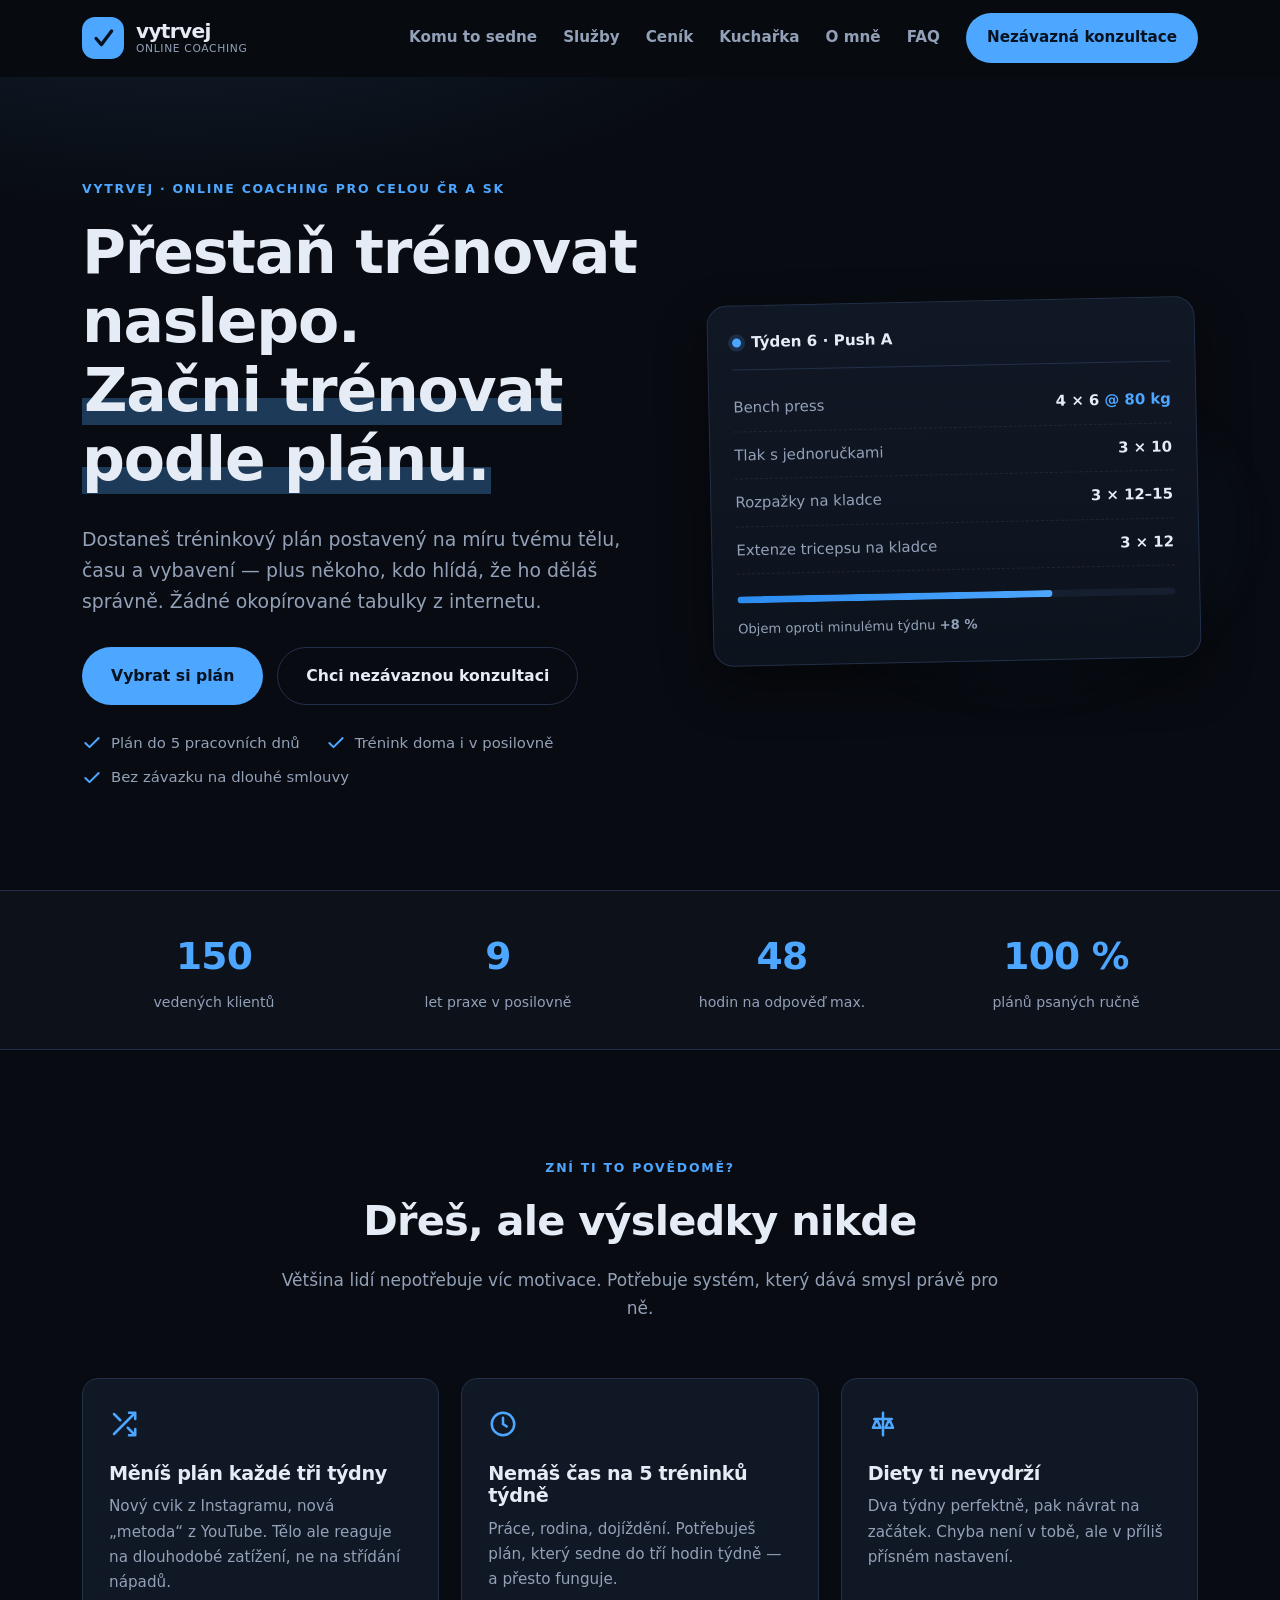
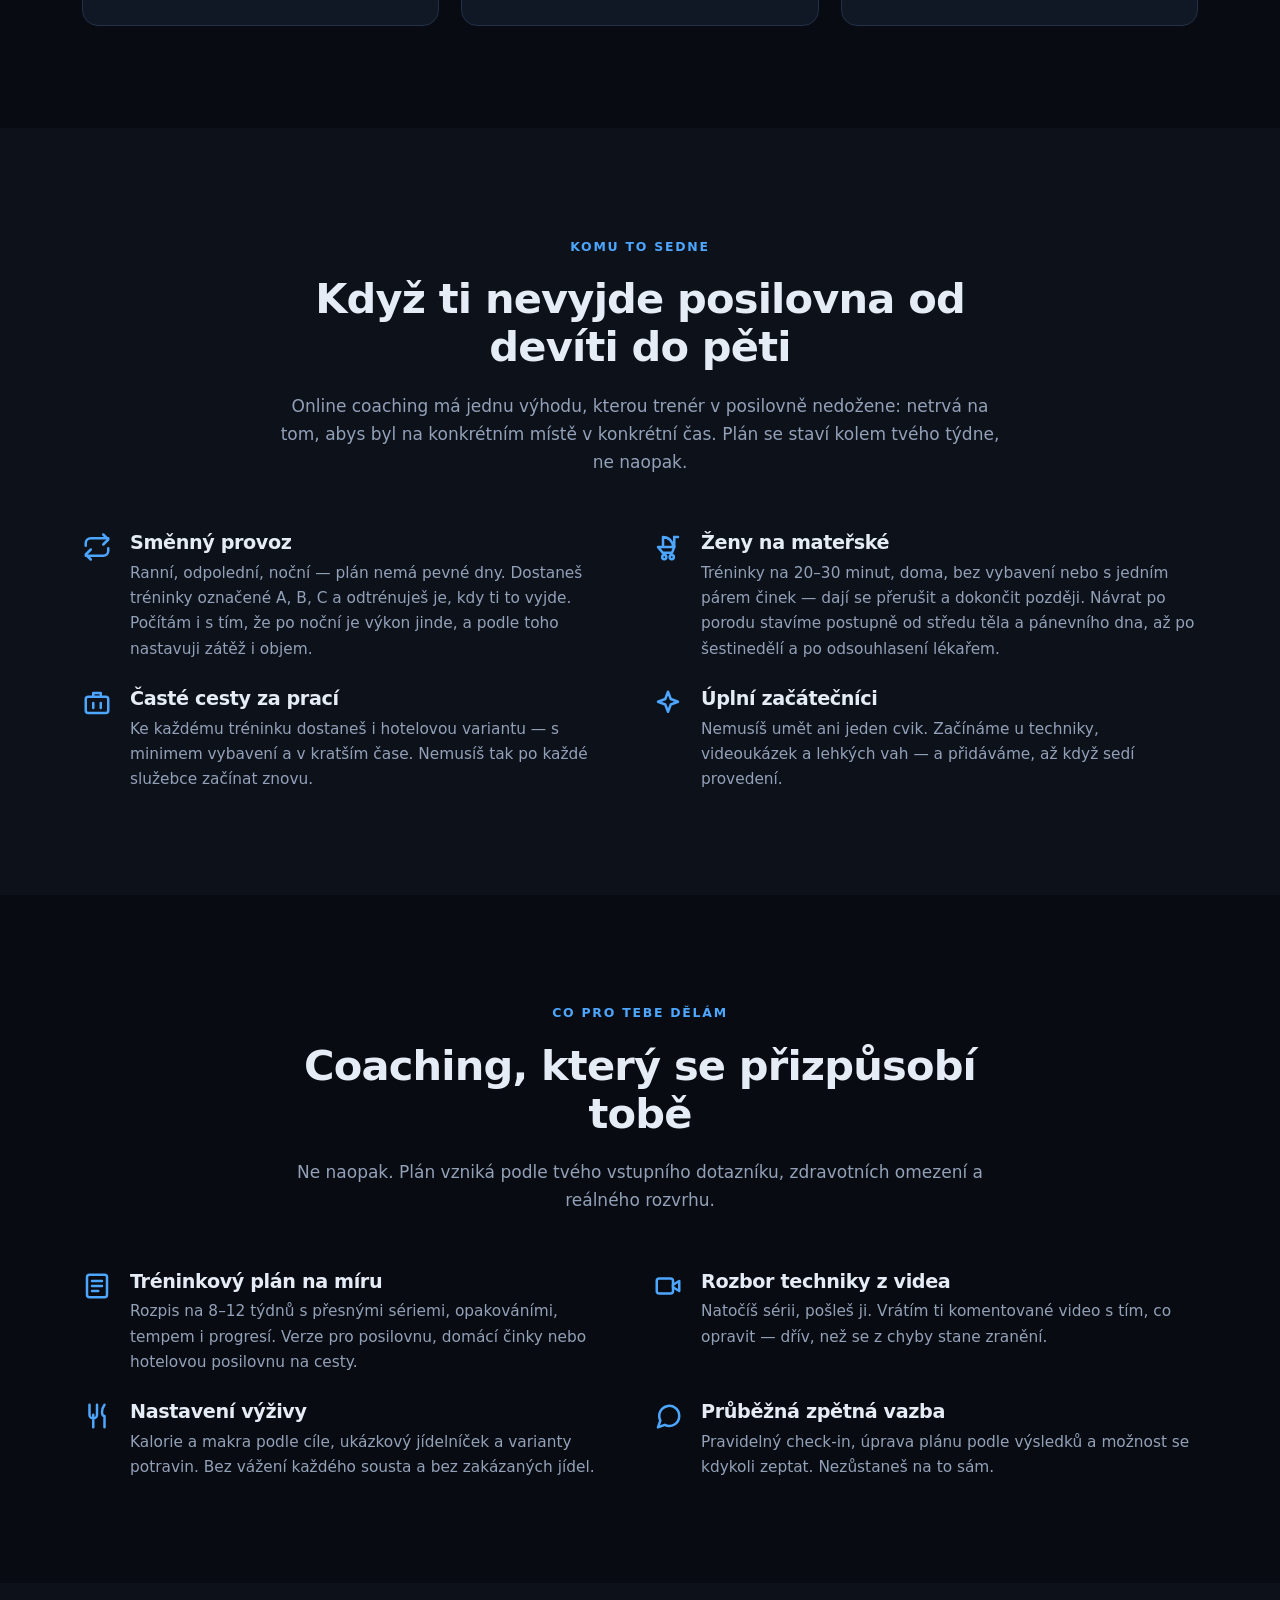
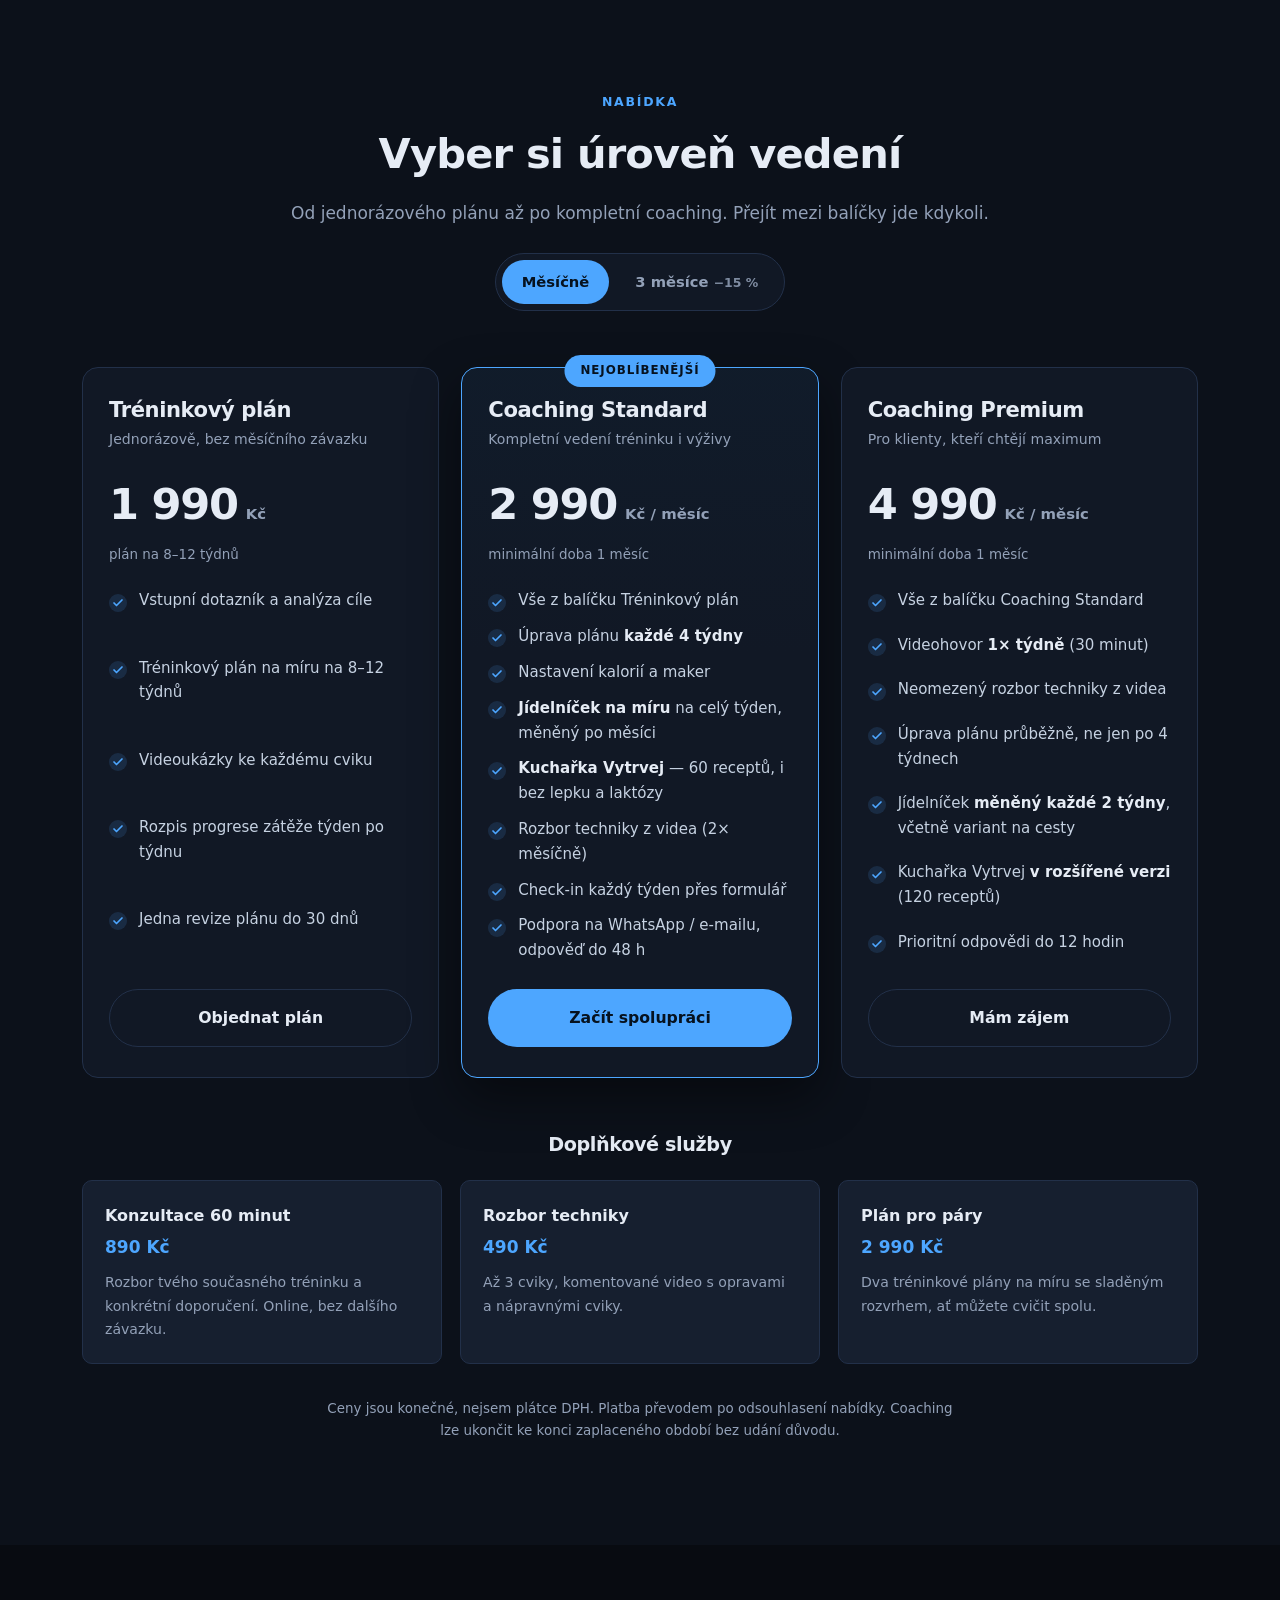
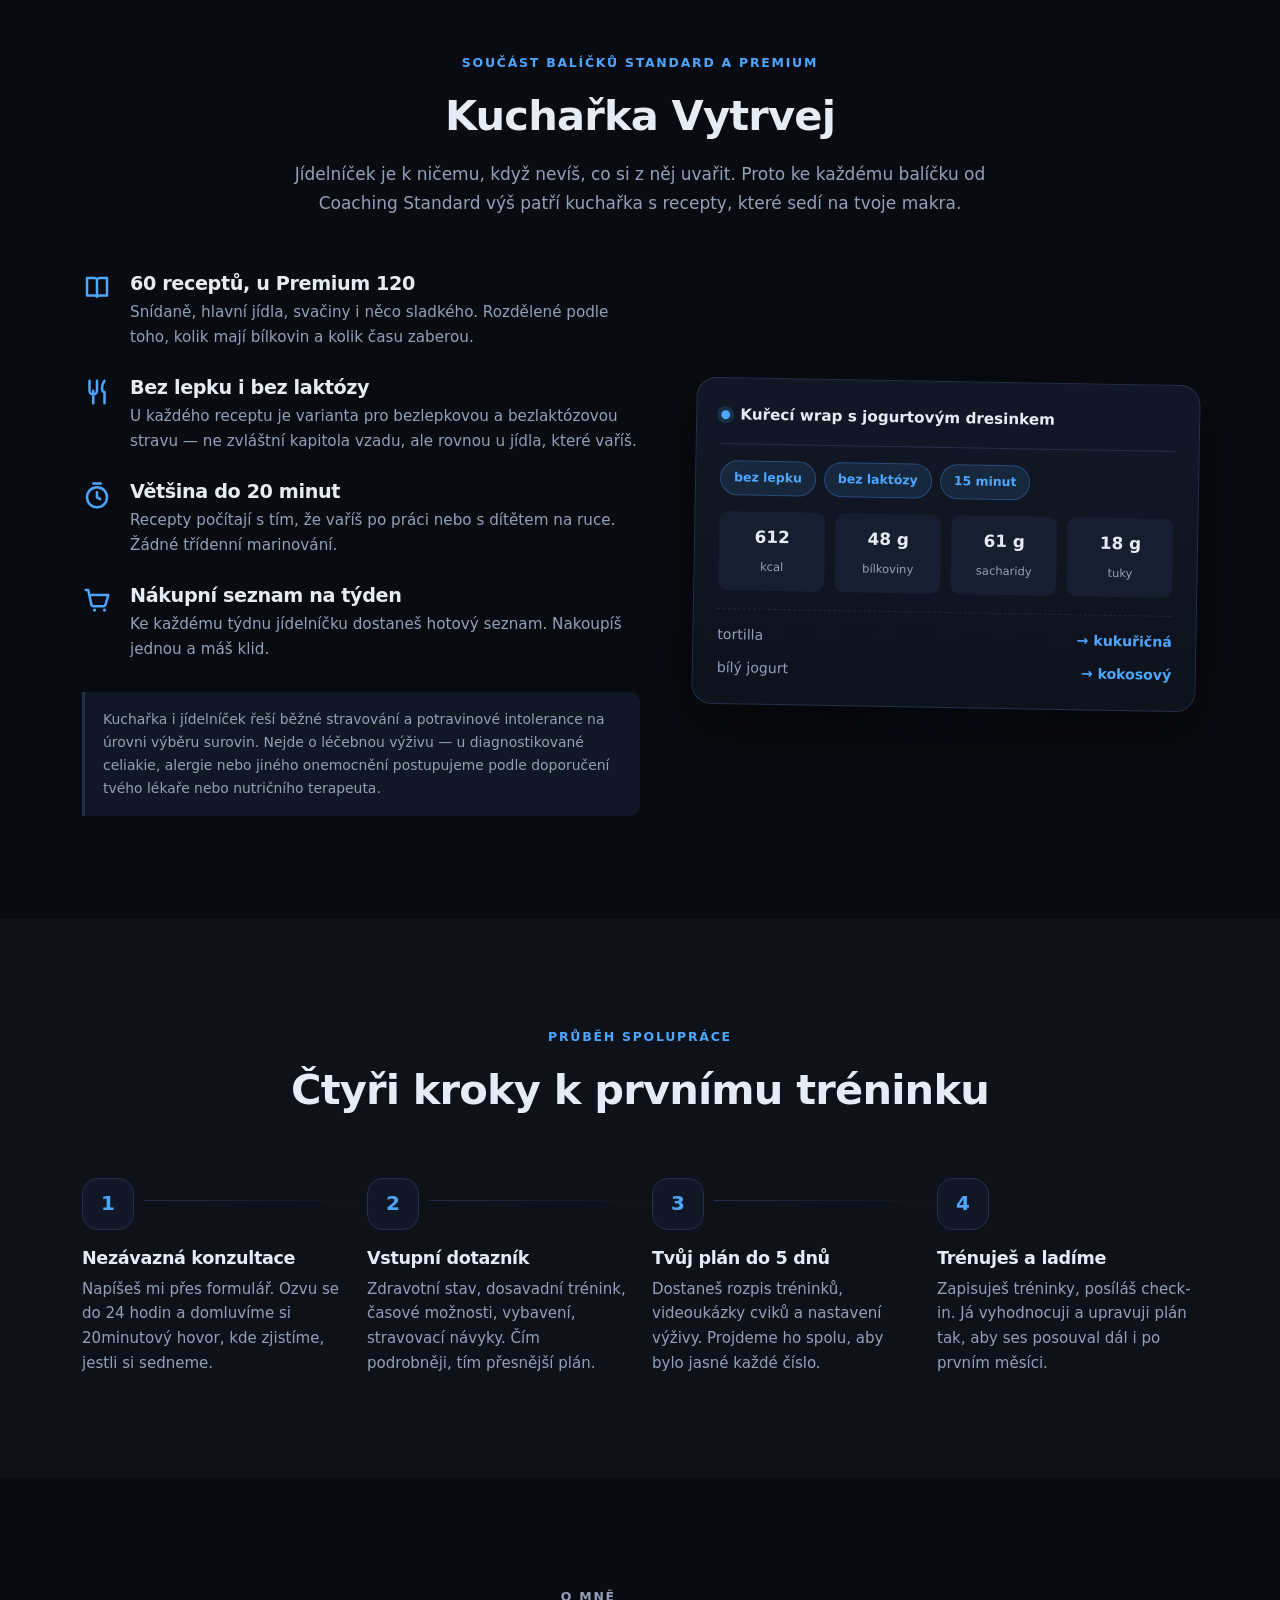
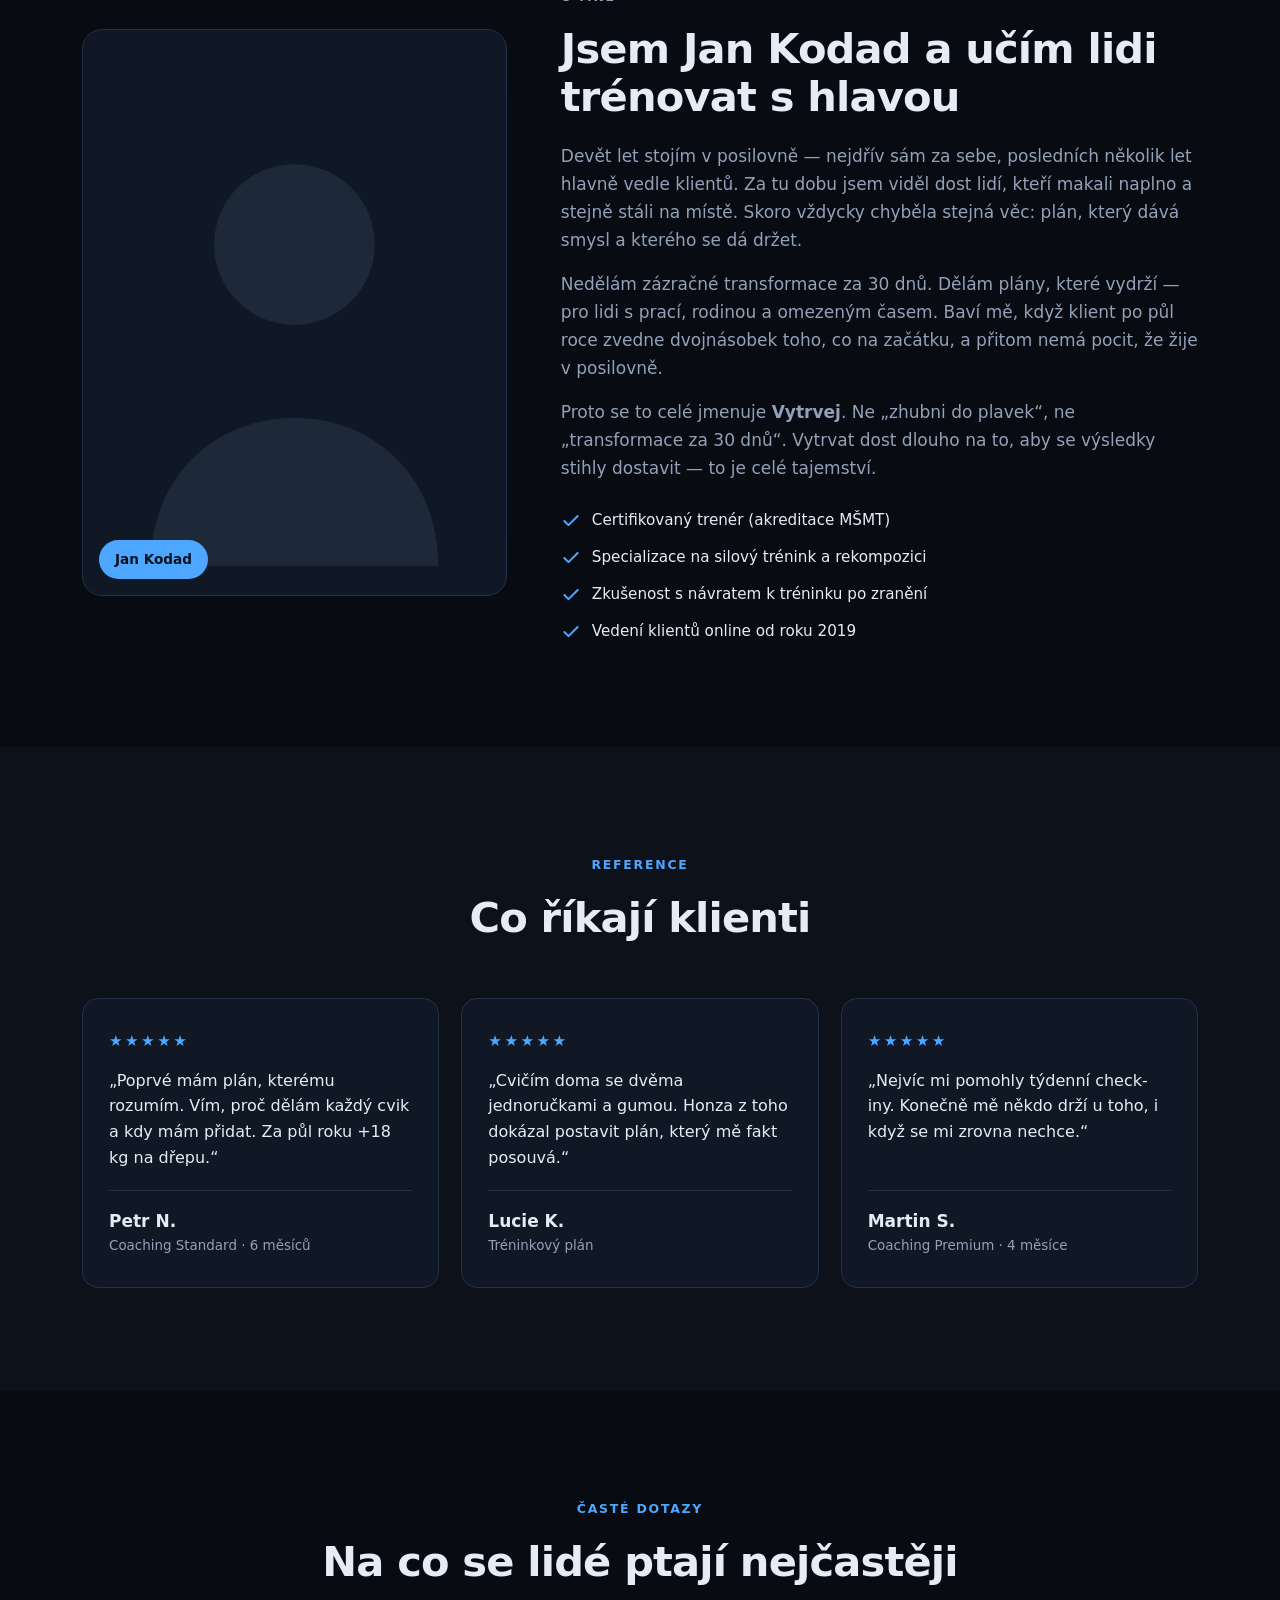
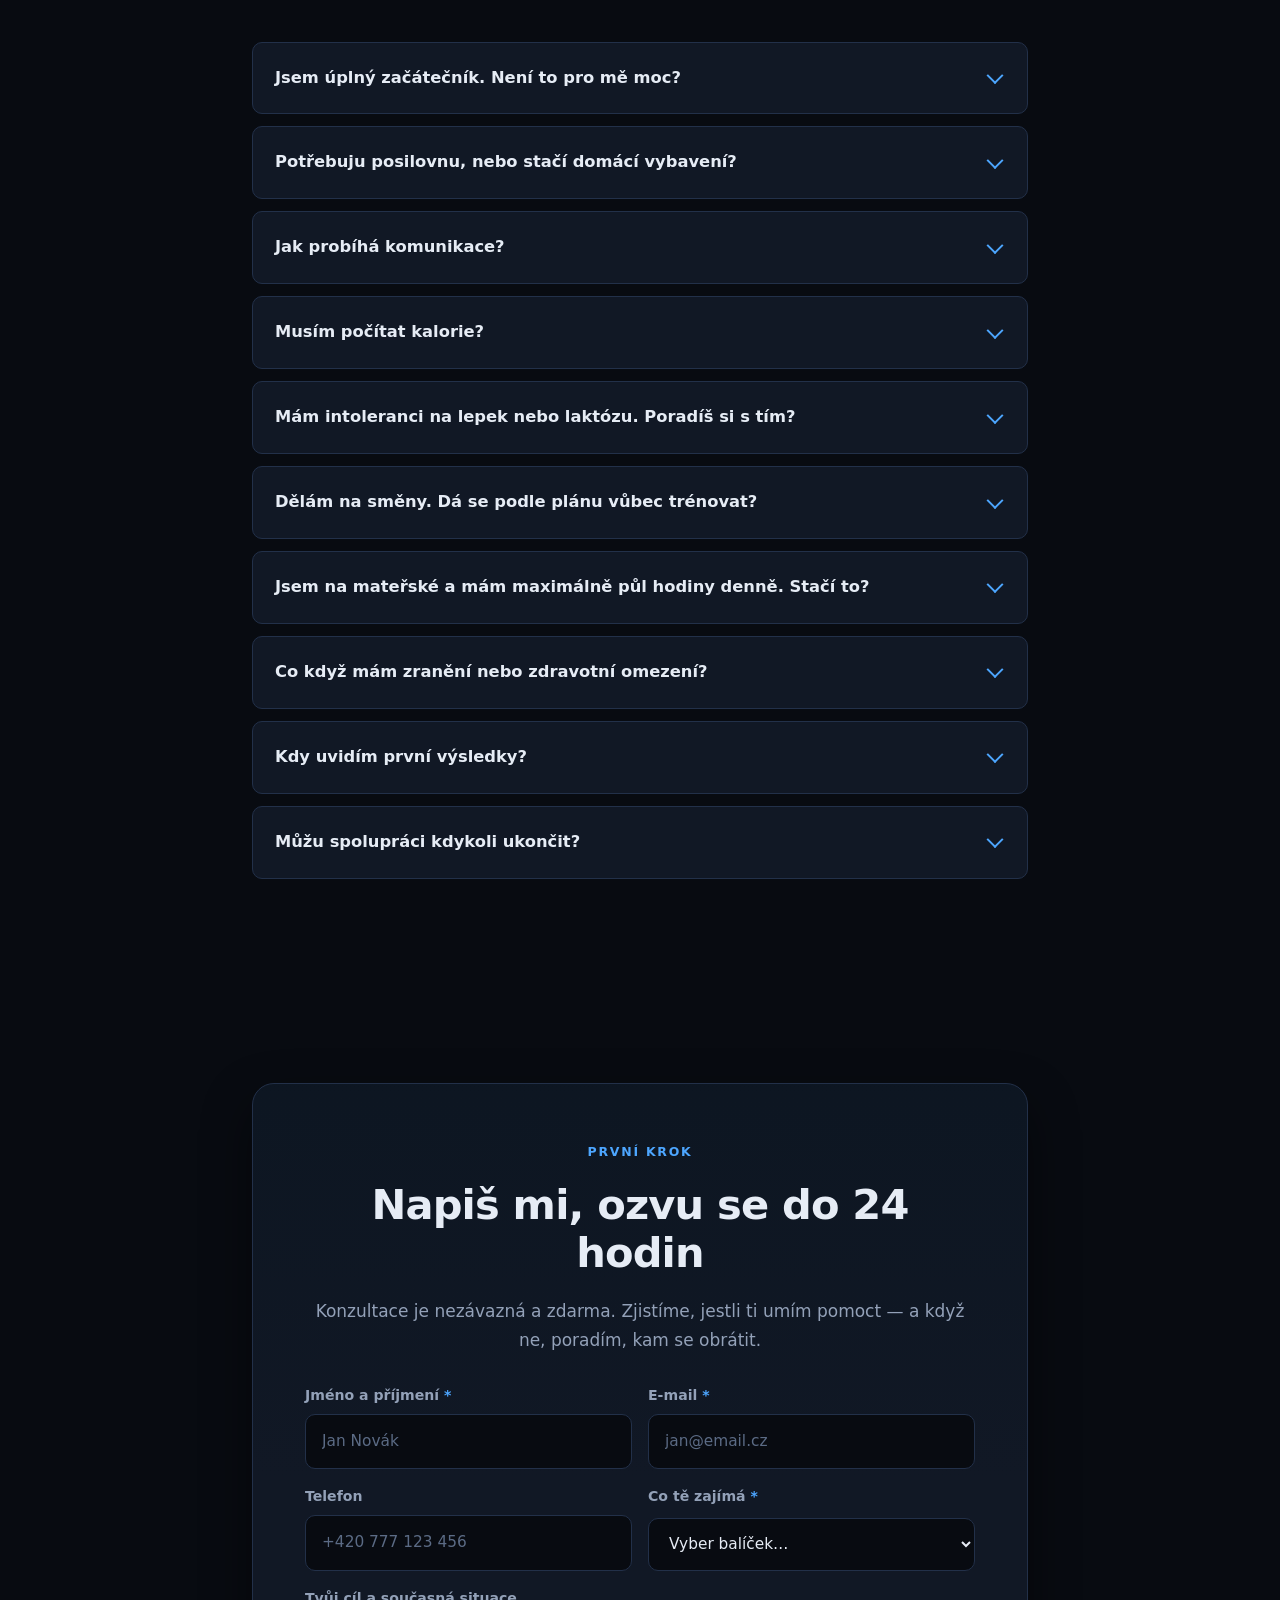
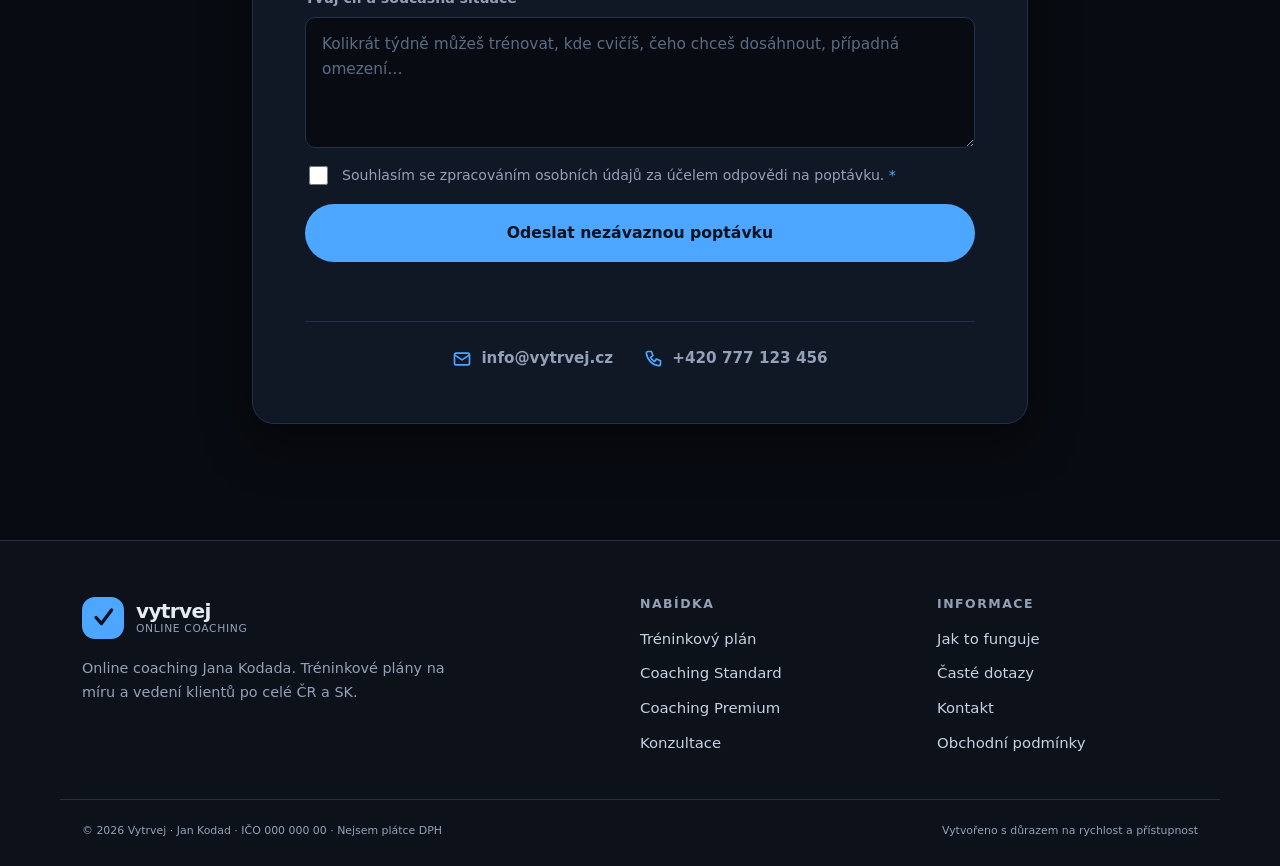
==== commit ba2bc31e: "Wire the about-section photo up to a real image file The photo slot now points at assets/img/jan-kod" ====
--- a/index.html
+++ b/index.html
@@ -448,13 +448,19 @@
   <!-- ============ O MNĚ ============ -->
   <section class="section" id="o-mne">
     <div class="container about-grid">
-      <div class="about-photo reveal" aria-hidden="true">
-        <!-- PLACEHOLDER: nahraď vlastní fotkou, např. <img src="assets/img/jan-kodad.jpg" alt="Jan Kodad"> -->
+      <div class="about-photo reveal">
         <div class="photo-frame">
-          <svg viewBox="0 0 200 240" role="img" aria-label="Fotografie trenéra">
-            <rect width="200" height="240" rx="18" fill="#14181d"/>
-            <circle cx="100" cy="88" r="38" fill="#232a32"/>
-            <path d="M32 240c0-42 30-70 68-70s68 28 68 70z" fill="#232a32"/>
+          <!--
+            Fotka trenéra. Stačí do repa přidat soubor assets/img/jan-kodad.jpg —
+            dokud tam není, onerror ji odstraní a zůstane zástupná silueta pod ní.
+            Výřez se ladí přes `object-position` v .photo-frame img (styles.css).
+          -->
+          <img src="assets/img/jan-kodad.jpg" alt="Jan Kodad, osobní trenér a online kouč"
+               loading="lazy" decoding="async" onerror="this.remove()">
+          <svg class="photo-fallback" viewBox="0 0 200 240" aria-hidden="true">
+            <rect width="200" height="240" rx="18" fill="#111825"/>
+            <circle cx="100" cy="88" r="38" fill="#1d2839"/>
+            <path d="M32 240c0-42 30-70 68-70s68 28 68 70z" fill="#1d2839"/>
           </svg>
           <span class="photo-tag">Jan Kodad</span>
         </div>
--- a/assets/css/styles.css
+++ b/assets/css/styles.css
@@ -329,10 +329,20 @@
 
 /* ------------------------- O mně ------------------------- */
 .about-grid { display: grid; grid-template-columns: .8fr 1.2fr; gap: 54px; align-items: center; }
-.photo-frame { position: relative; border-radius: 20px; overflow: hidden; border: 1px solid var(--line); background: var(--surface); }
-.photo-frame img, .photo-frame svg { display: block; width: 100%; height: auto; }
+.photo-frame {
+  position: relative; aspect-ratio: 3 / 4;
+  border-radius: 20px; overflow: hidden;
+  border: 1px solid var(--line); background: var(--surface);
+}
+.photo-frame img, .photo-frame .photo-fallback {
+  position: absolute; inset: 0;
+  display: block; width: 100%; height: 100%; object-fit: cover;
+}
+/* Výřez fotky. První hodnota posouvá vodorovně: 50 % je střed,
+   nižší číslo bere víc z levé strany snímku. */
+.photo-frame img { z-index: 1; object-position: 42% 50%; }
 .photo-tag {
-  position: absolute; left: 16px; bottom: 16px;
+  position: absolute; left: 16px; bottom: 16px; z-index: 2;
   padding: 8px 16px; border-radius: 999px;
   background: var(--accent); color: var(--accent-ink); font-weight: 800; font-size: .85rem;
 }
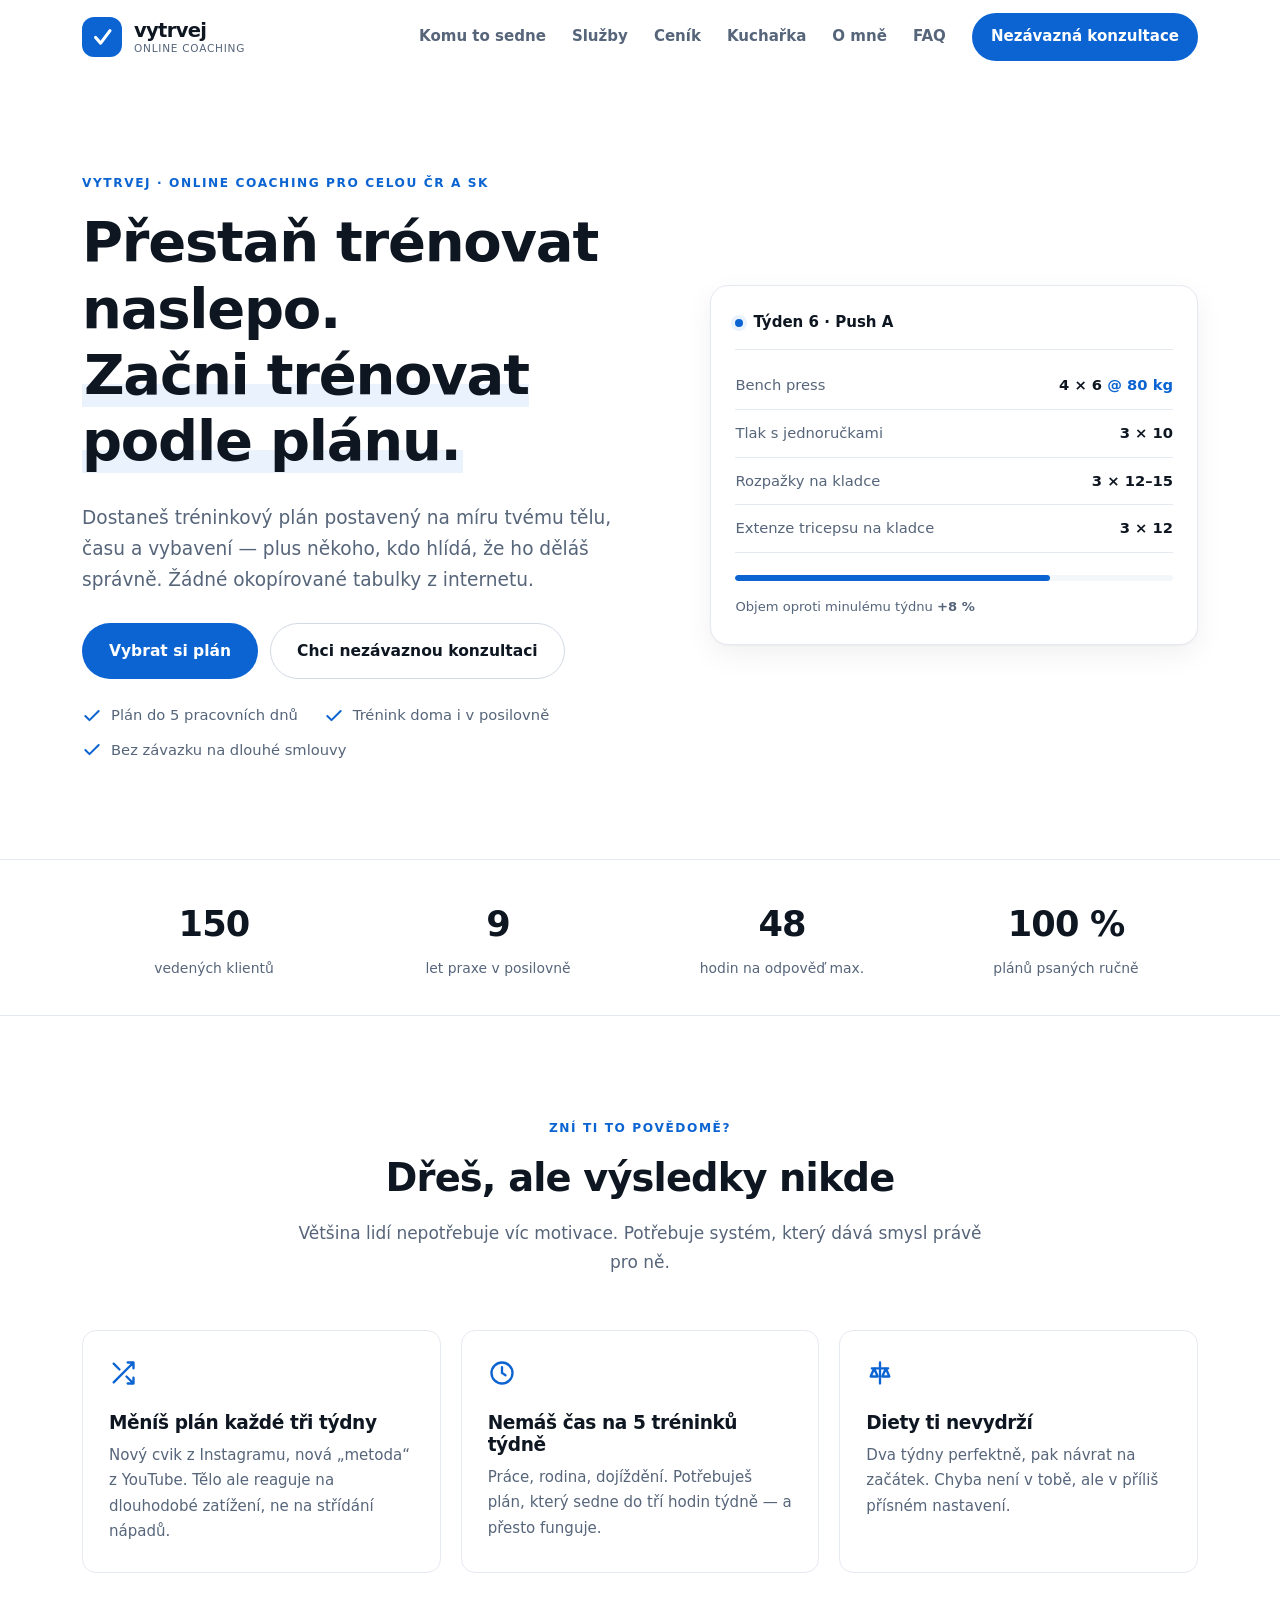
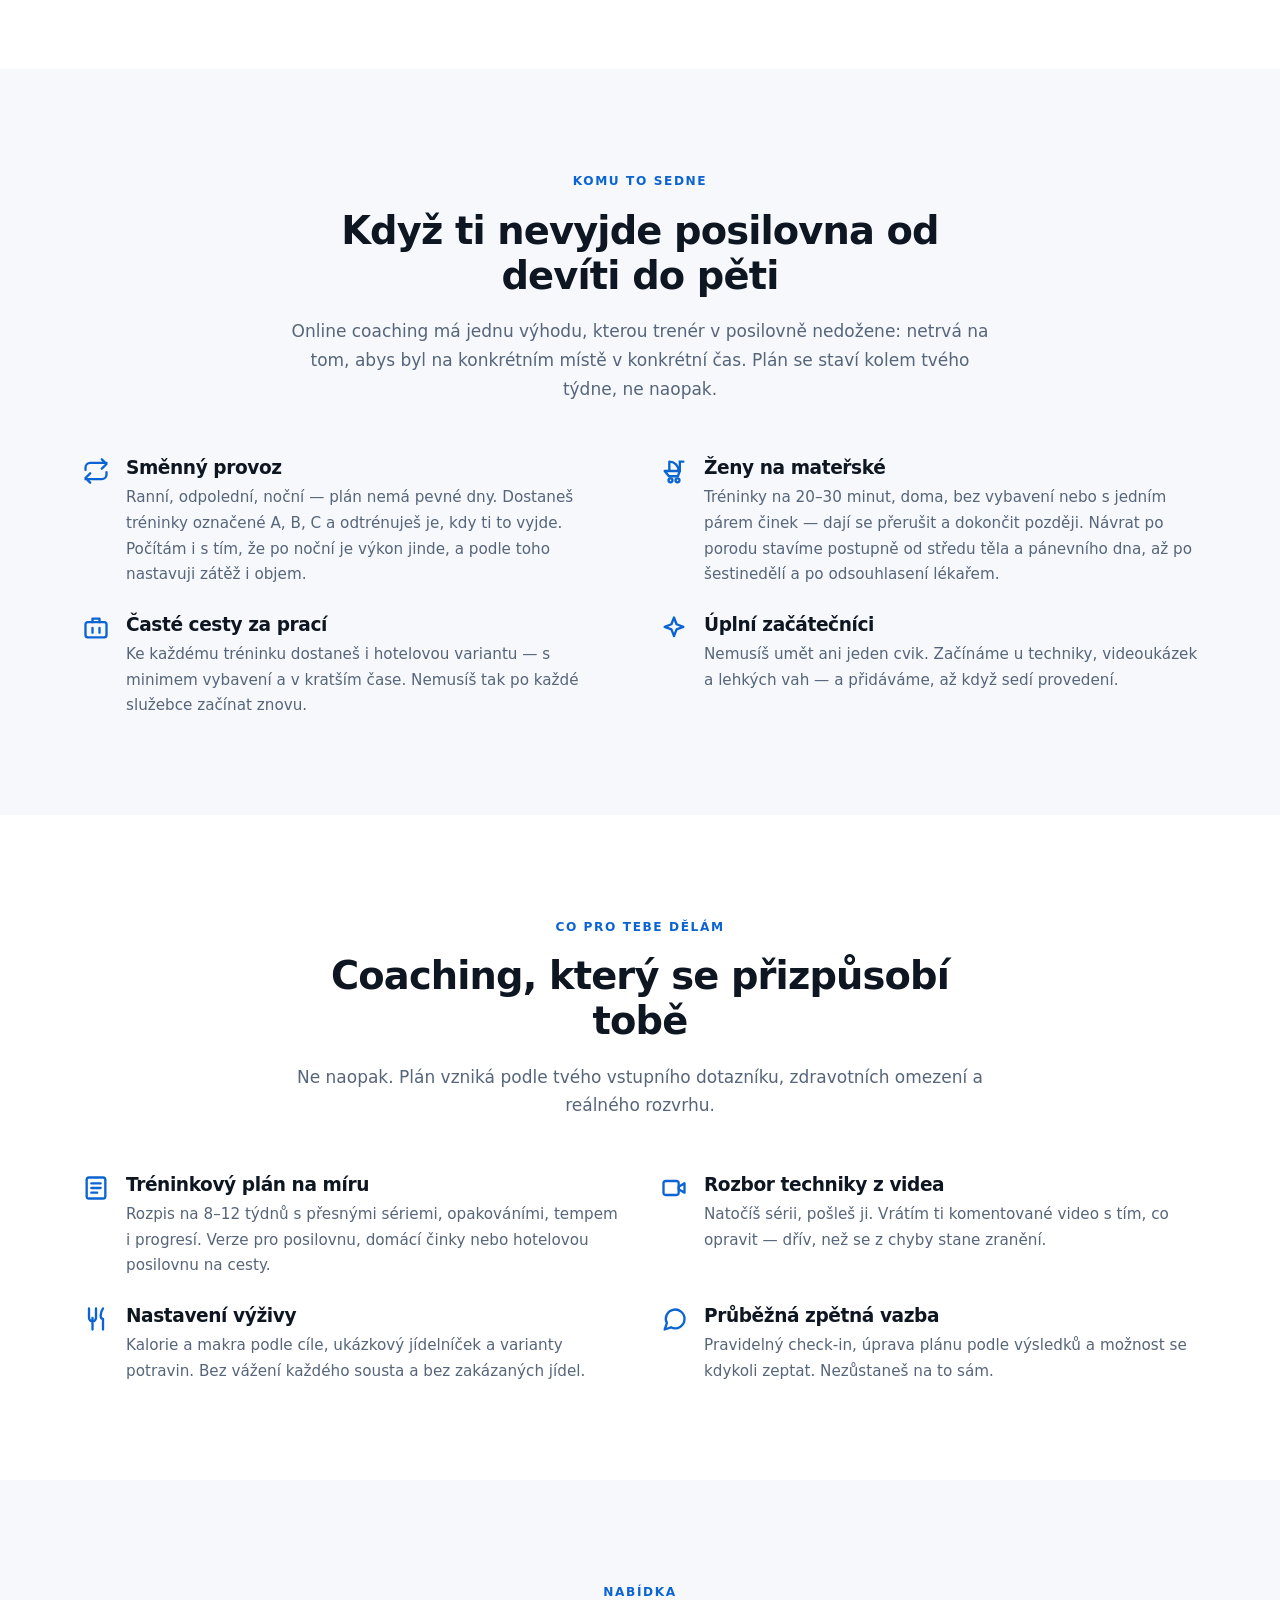
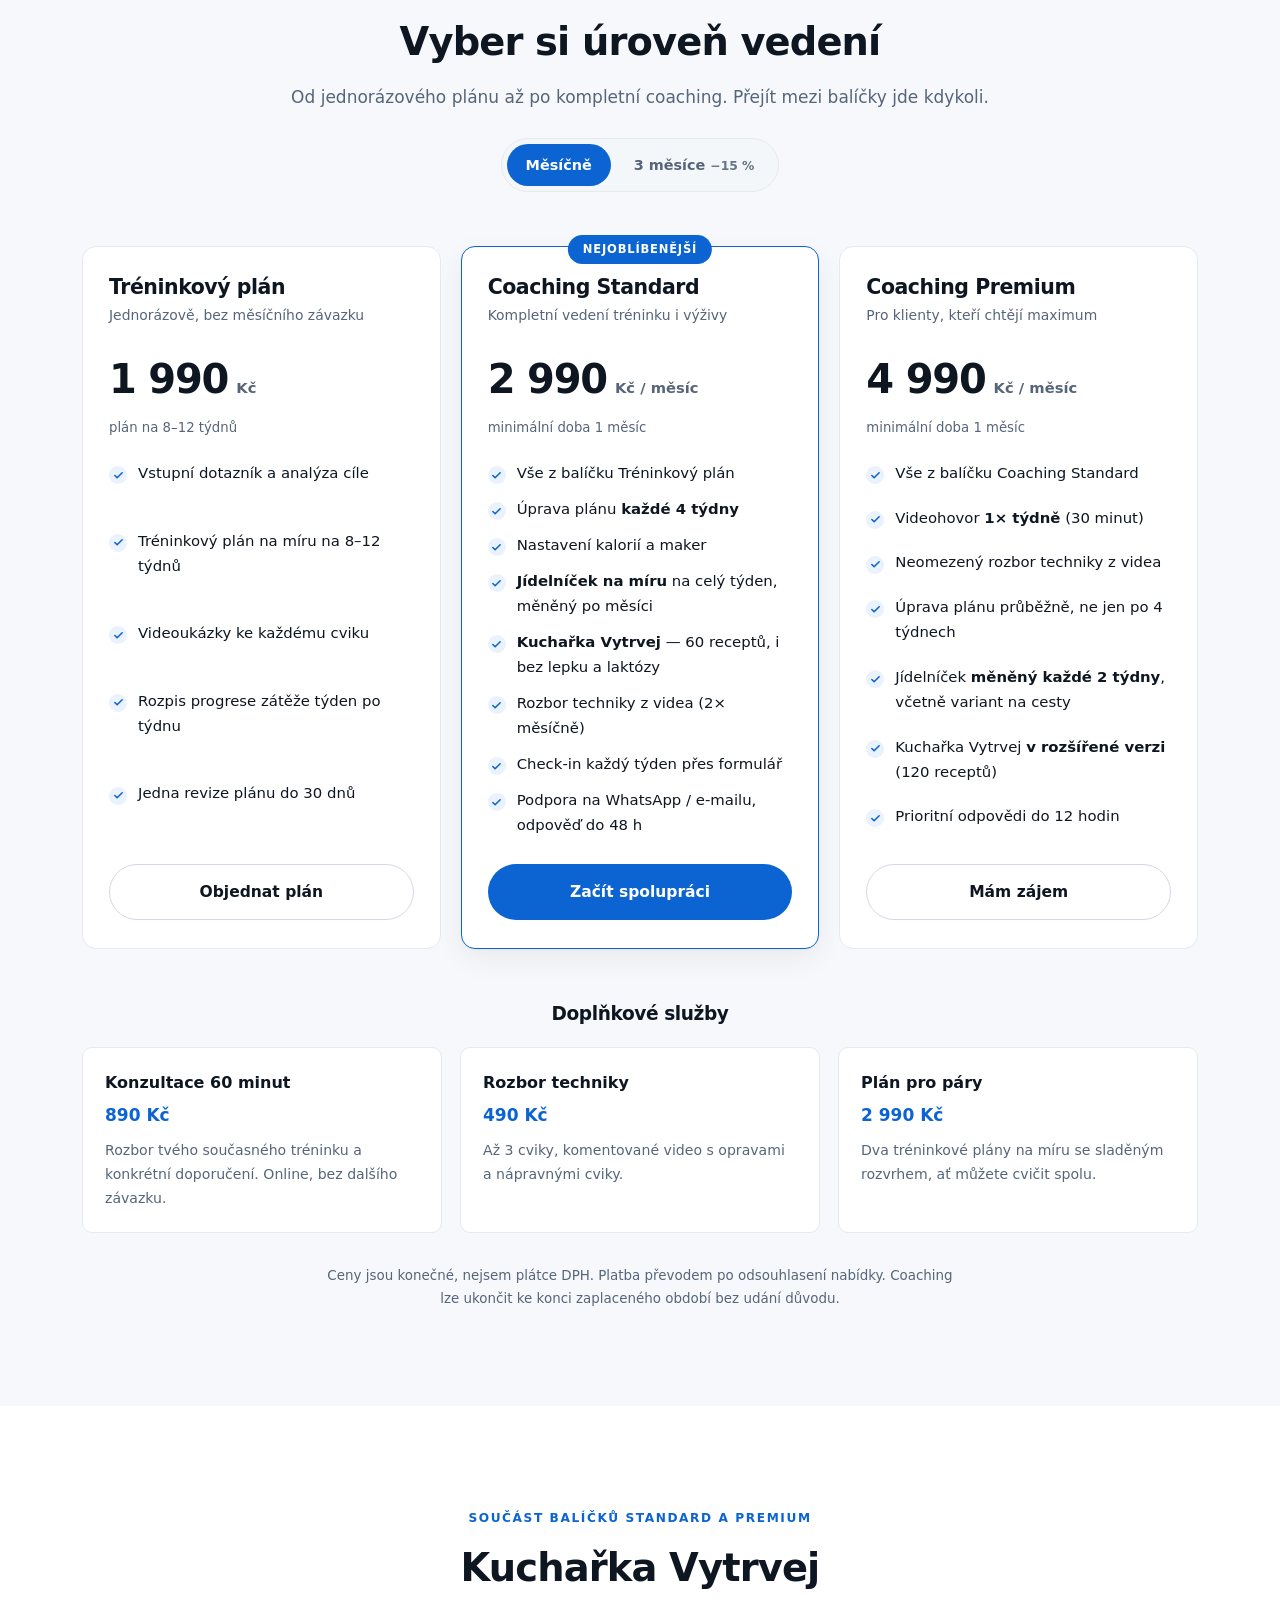
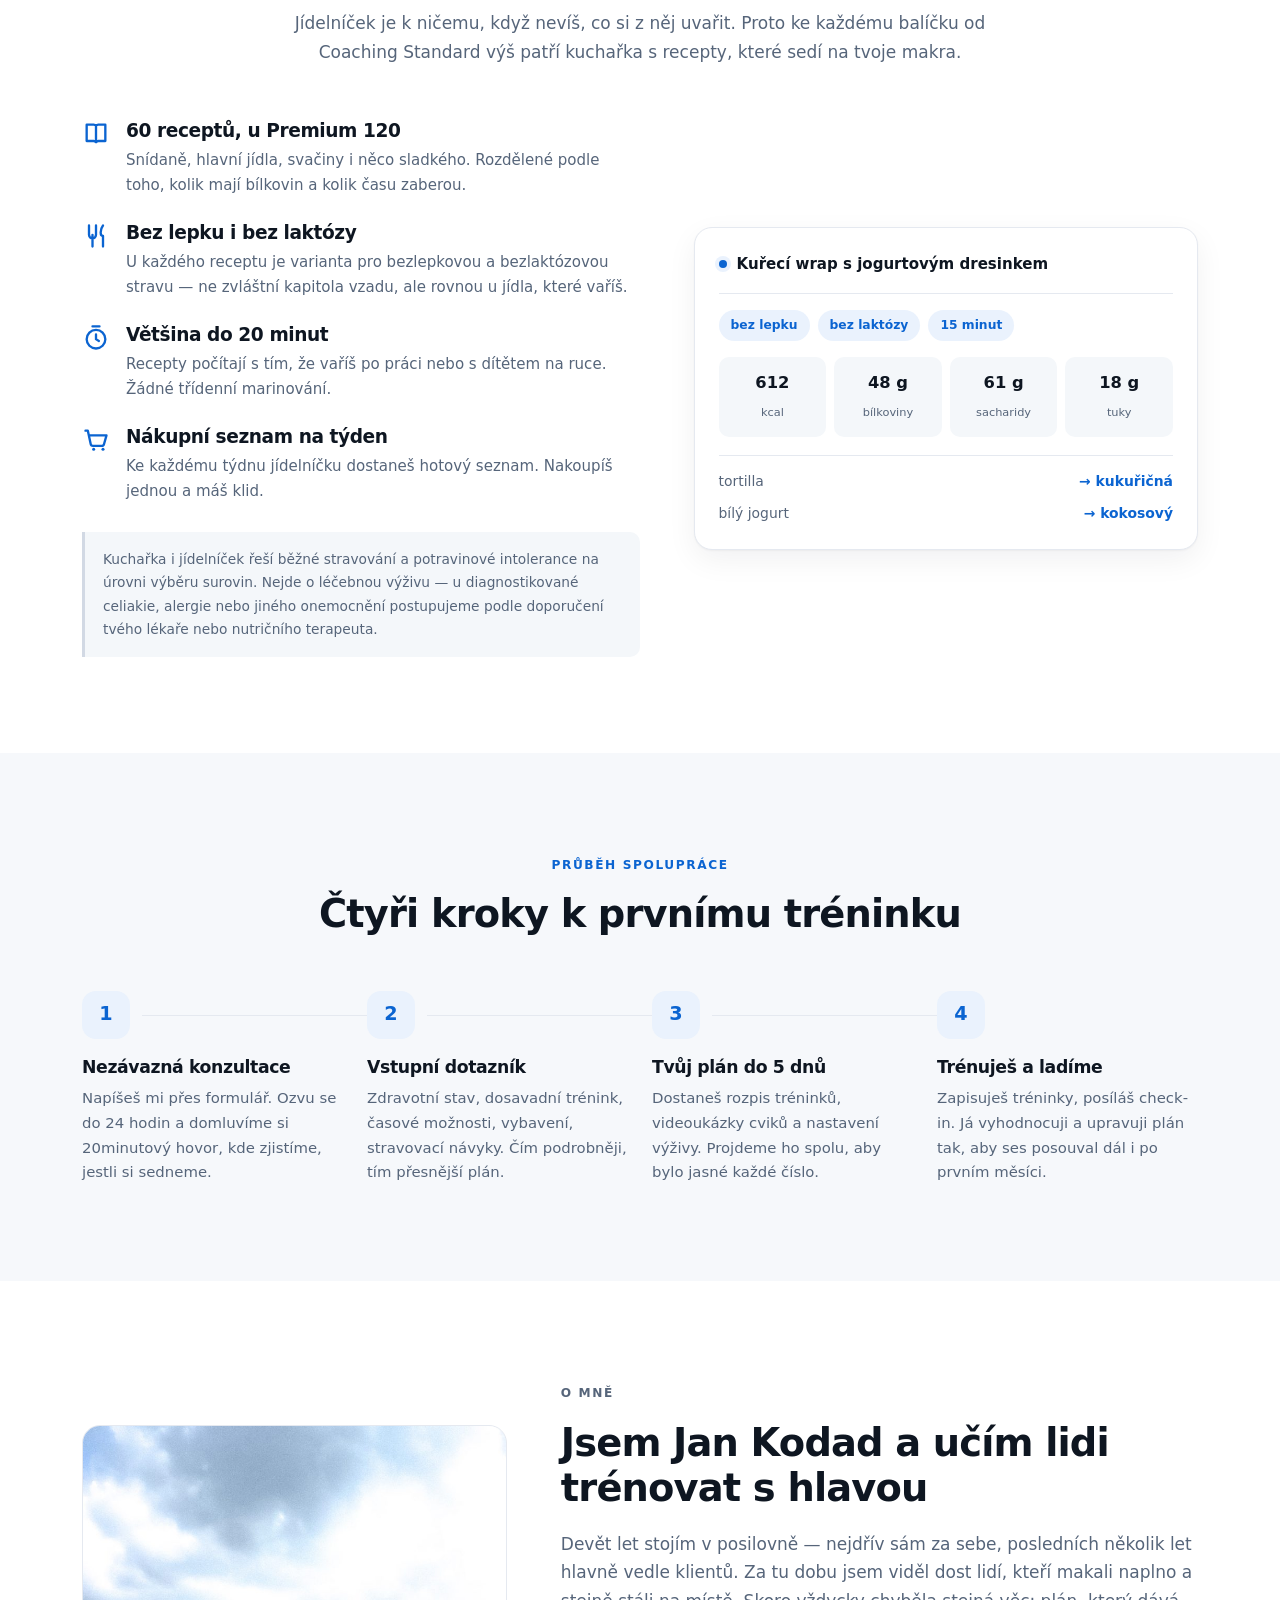
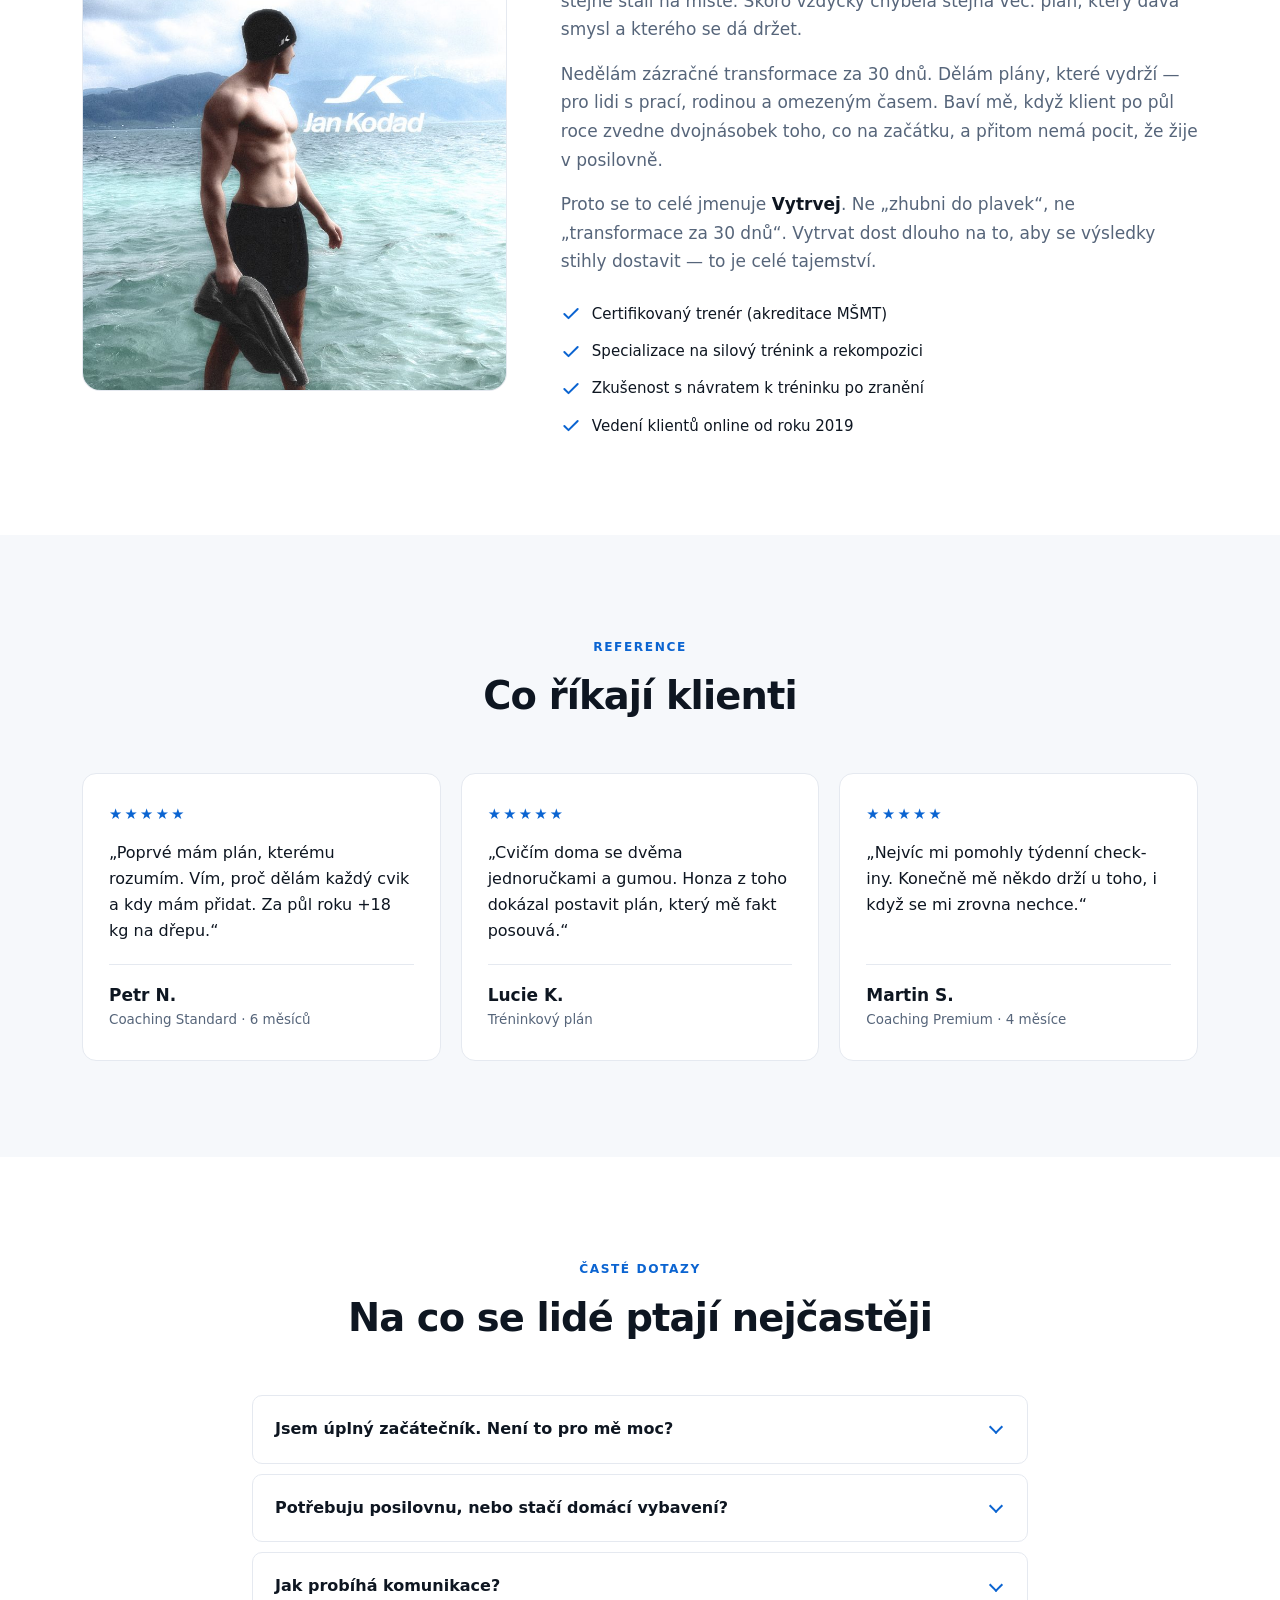
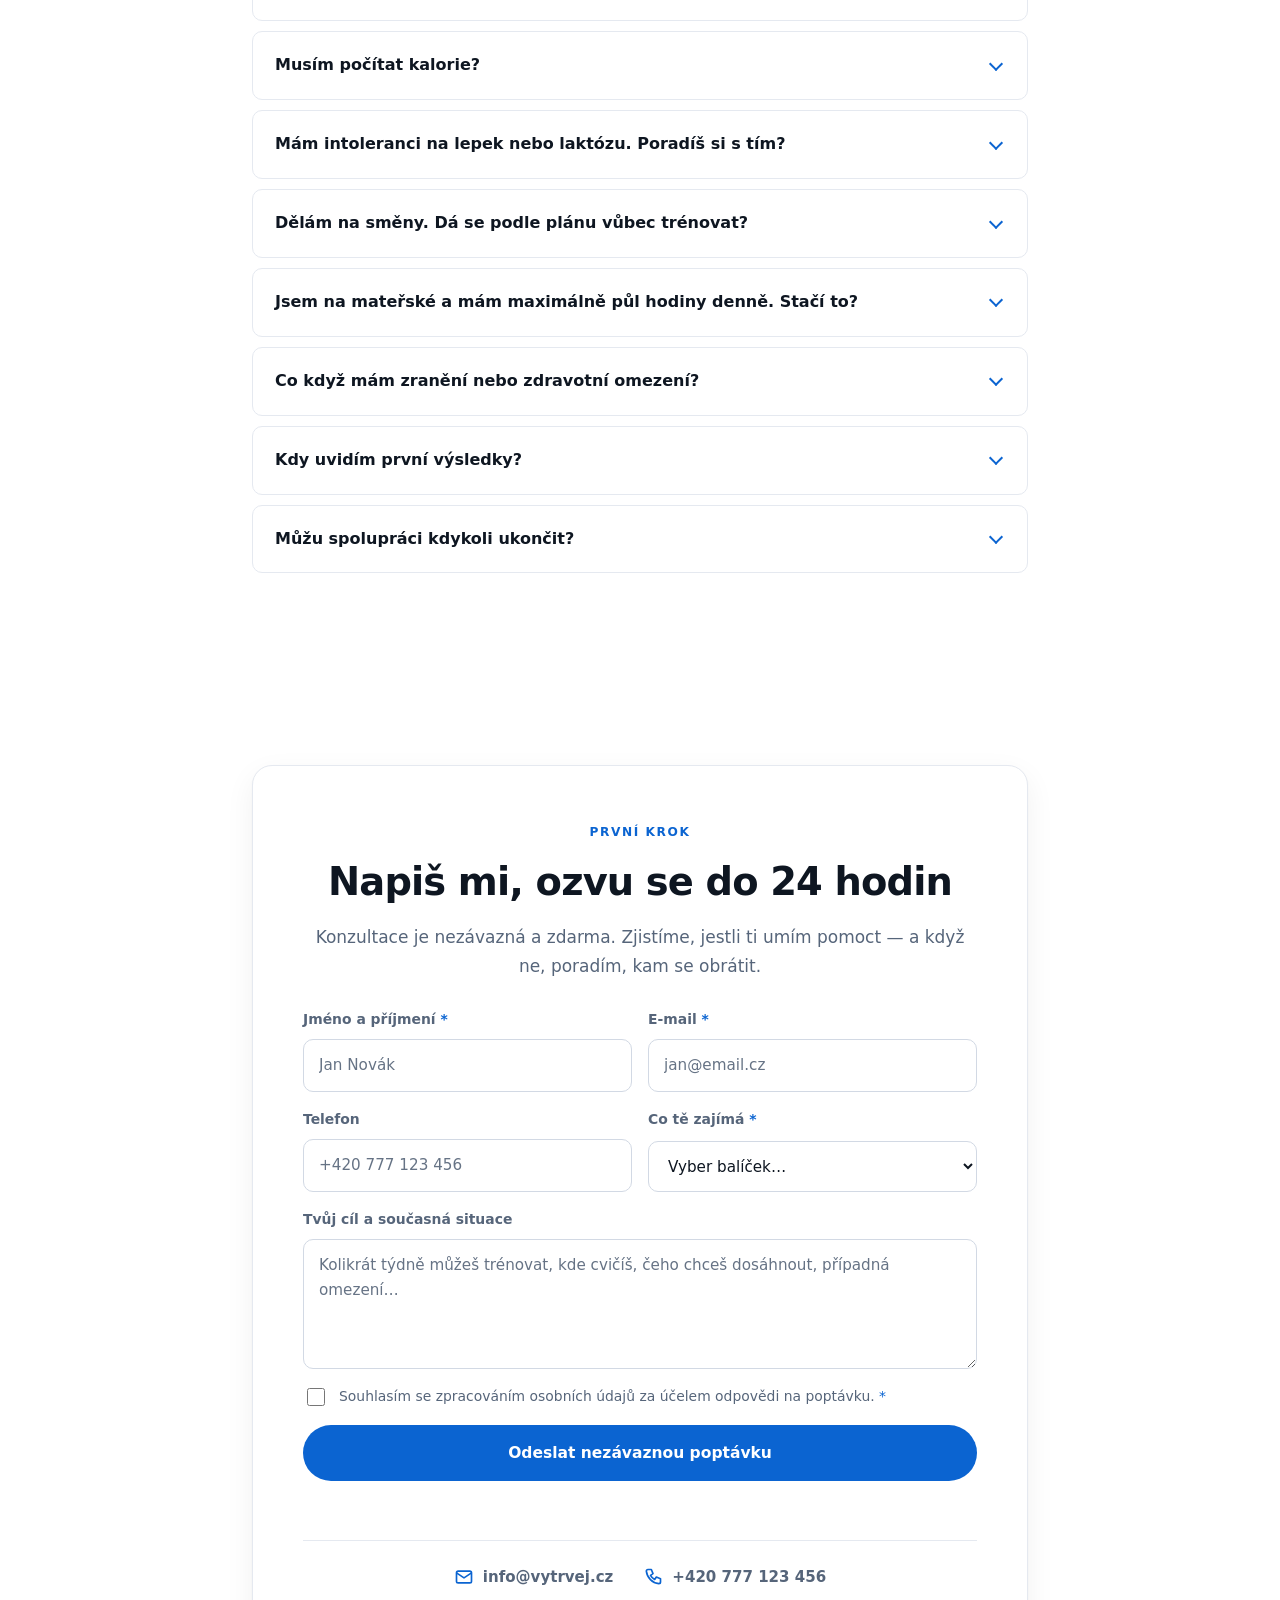
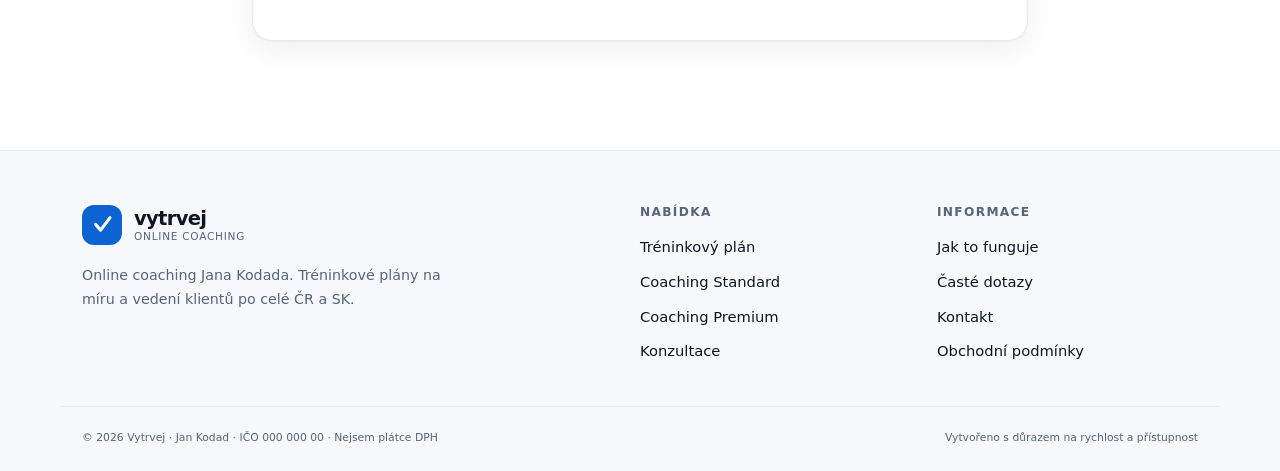
==== commit 2ad11cf0: "Switch the site to a light, pared-back visual Flip the palette to a white background and rework the " ====
--- a/index.html
+++ b/index.html
@@ -5,7 +5,7 @@
 <meta name="viewport" content="width=device-width, initial-scale=1">
 <title>Vytrvej — online fitness coaching &amp; tréninkové plány na míru</title>
 <meta name="description" content="Vytrvej — online fitness coaching s Janem Kodadem. Tréninkový plán na míru, vedení výživy a průběžná zpětná vazba. Bez hladovění, bez zbytečných hodin v posilovně.">
-<meta name="theme-color" content="#080b11">
+<meta name="theme-color" content="#ffffff">
 <link rel="canonical" href="https://www.vytrvej.cz/">
 
 <!-- Open Graph / sociální sítě -->
@@ -17,7 +17,7 @@
 <meta property="og:url" content="https://www.vytrvej.cz/">
 <meta name="twitter:card" content="summary_large_image">
 
-<link rel="icon" href="data:image/svg+xml,%3Csvg xmlns='http://www.w3.org/2000/svg' viewBox='0 0 40 40'%3E%3Crect width='40' height='40' rx='11' fill='%234da6ff'/%3E%3Cpath d='M9 20 L17 29 L32 9' fill='none' stroke='%2306121f' stroke-width='4.6' stroke-linecap='round' stroke-linejoin='round'/%3E%3C/svg%3E">
+<link rel="icon" href="data:image/svg+xml,%3Csvg xmlns='http://www.w3.org/2000/svg' viewBox='0 0 40 40'%3E%3Crect width='40' height='40' rx='11' fill='%230b64d1'/%3E%3Cpath d='M9 20 L17 29 L32 9' fill='none' stroke='%23ffffff' stroke-width='4.6' stroke-linecap='round' stroke-linejoin='round'/%3E%3C/svg%3E">
 <link rel="stylesheet" href="assets/css/styles.css">
 </head>
 <body>
@@ -91,7 +91,6 @@
             <small>Objem oproti minulému týdnu <b>+8 %</b></small>
           </div>
         </div>
-        <div class="hero-blob"></div>
       </div>
     </div>
   </section>
@@ -406,7 +405,6 @@
               <li><span>bílý jogurt</span><b>→ kokosový</b></li>
             </ul>
           </div>
-          <div class="hero-blob"></div>
         </div>
       </div>
     </div>
--- a/assets/css/styles.css
+++ b/assets/css/styles.css
@@ -1,24 +1,26 @@
 /* =====================================================================
    Vytrvej — online fitness coaching s Janem Kodadem
-   Styly prodejní stránky
+   Styly prodejní stránky — světlé, klidné, bez zbytečné dekorace
    ===================================================================== */
 
 :root {
-  --bg:        #080b11;
-  --bg-alt:    #0c111a;
-  --surface:   #111825;
-  --surface-2: #161f2f;
-  --line:      #223049;
-  --text:      #e6ecf5;
-  --muted:     #93a1b8;
-  --accent:    #4da6ff;
-  --accent-dk: #2b8cf0;
-  --accent-ink:#06121f;
-
-  --radius:   16px;
+  --bg:          #ffffff;
+  --bg-alt:      #f6f8fb;
+  --surface:     #ffffff;
+  --surface-2:   #f4f7fa;
+  --line:        #e5e9f0;
+  --line-strong: #d2d9e4;
+  --text:        #0e1621;
+  --muted:       #56657a;
+  --accent:      #0b64d1;
+  --accent-dk:   #0950ab;
+  --accent-soft: #eaf2fd;
+  --accent-ink:  #ffffff;
+
+  --radius:   14px;
   --radius-s: 10px;
   --container: 1160px;
-  --shadow: 0 20px 50px rgba(0, 0, 0, .45);
+  --shadow:    0 1px 2px rgba(14, 22, 33, .04), 0 10px 30px rgba(14, 22, 33, .06);
 
   --font: "Inter", "Segoe UI", system-ui, -apple-system, "Helvetica Neue", Arial, sans-serif;
 }
@@ -34,7 +36,7 @@
   color: var(--text);
   font-family: var(--font);
   font-size: 17px;
-  line-height: 1.65;
+  line-height: 1.68;
   -webkit-font-smoothing: antialiased;
   overflow-x: hidden;
 }
@@ -42,15 +44,10 @@
 img, svg { max-width: 100%; }
 a { color: inherit; }
 
-h1, h2, h3, h4 {
-  line-height: 1.15;
-  margin: 0 0 .5em;
-  letter-spacing: -.02em;
-  font-weight: 800;
-}
-h1 { font-size: clamp(2.2rem, 5.2vw, 3.75rem); }
-h2 { font-size: clamp(1.75rem, 3.6vw, 2.6rem); }
-h3 { font-size: 1.2rem; }
+h1, h2, h3, h4 { line-height: 1.18; margin: 0 0 .5em; letter-spacing: -.022em; font-weight: 800; }
+h1 { font-size: clamp(2.1rem, 5vw, 3.5rem); }
+h2 { font-size: clamp(1.7rem, 3.4vw, 2.4rem); }
+h3 { font-size: 1.16rem; font-weight: 700; }
 p  { margin: 0 0 1rem; }
 
 .container { width: 100%; max-width: var(--container); margin-inline: auto; padding-inline: 22px; }
@@ -63,65 +60,61 @@
 }
 .skip-link:focus { left: 0; }
 
-:focus-visible { outline: 3px solid var(--accent); outline-offset: 3px; border-radius: 4px; }
+:focus-visible { outline: 2px solid var(--accent); outline-offset: 3px; border-radius: 4px; }
 
 .svg-sprite { display: none; }
 .ico { width: 20px; height: 20px; flex: 0 0 auto; color: var(--accent); }
-.ico-lg { width: 30px; height: 30px; }
+.ico-lg { width: 28px; height: 28px; }
 
 /* ------------------------- Tlačítka ------------------------- */
 .btn {
   display: inline-flex; align-items: center; justify-content: center; gap: .5em;
-  padding: 15px 28px;
+  padding: 14px 26px;
   border: 1px solid transparent;
   border-radius: 999px;
-  font: inherit; font-weight: 700; font-size: .98rem;
+  font: inherit; font-weight: 700; font-size: .97rem;
   text-decoration: none; cursor: pointer;
-  transition: transform .15s ease, background-color .2s ease, border-color .2s ease, color .2s ease;
-}
-.btn:hover { transform: translateY(-2px); }
-.btn:active { transform: translateY(0); }
+  transition: background-color .18s ease, border-color .18s ease, color .18s ease;
+}
 .btn-primary { background: var(--accent); color: var(--accent-ink); }
 .btn-primary:hover { background: var(--accent-dk); }
-.btn-ghost { background: transparent; color: var(--text); border-color: var(--line); }
+.btn-ghost { background: var(--surface); color: var(--text); border-color: var(--line-strong); }
 .btn-ghost:hover { border-color: var(--accent); color: var(--accent); }
-.btn-sm { padding: 11px 20px; font-size: .9rem; }
+.btn-sm { padding: 10px 18px; font-size: .9rem; }
 .btn-block { display: flex; width: 100%; }
 
 /* ------------------------- Hlavička ------------------------- */
 .site-header {
   position: sticky; top: 0; z-index: 100;
-  background: rgba(8, 11, 17, .82);
+  background: rgba(255, 255, 255, .86);
   backdrop-filter: blur(12px);
   border-bottom: 1px solid transparent;
   transition: border-color .25s ease, background-color .25s ease;
 }
-.site-header.is-scrolled { border-bottom-color: var(--line); background: rgba(8, 11, 17, .95); }
-
-.header-inner { display: flex; align-items: center; justify-content: space-between; gap: 18px; min-height: 76px; }
+.site-header.is-scrolled { border-bottom-color: var(--line); background: rgba(255, 255, 255, .96); }
+
+.header-inner { display: flex; align-items: center; justify-content: space-between; gap: 18px; min-height: 74px; }
 
 .logo { display: inline-flex; align-items: center; gap: 12px; text-decoration: none; font-weight: 800; }
 .logo-mark {
   display: grid; place-items: center;
-  width: 42px; height: 42px; border-radius: 13px;
+  width: 40px; height: 40px; border-radius: 12px;
   background: var(--accent); color: var(--accent-ink);
-  transition: transform .25s ease;
-}
-.logo:hover .logo-mark { transform: translateY(-2px); }
-.logo-mark svg { display: block; width: 27px; height: 27px; }
+}
+.logo-mark svg { display: block; width: 25px; height: 25px; }
 .logo-text { display: flex; flex-direction: column; line-height: 1.14; }
-.logo-word { font-size: 1.26rem; font-weight: 800; letter-spacing: -.035em; }
-.logo-text small { white-space: nowrap; font-weight: 500; font-size: .67rem; color: var(--muted); letter-spacing: .06em; text-transform: uppercase; }
+.logo-word { font-size: 1.22rem; font-weight: 800; letter-spacing: -.035em; }
+.logo-text small { white-space: nowrap; font-weight: 500; font-size: .66rem; color: var(--muted); letter-spacing: .07em; text-transform: uppercase; }
 
 .nav { display: flex; align-items: center; gap: 26px; }
-.nav a { text-decoration: none; font-size: .95rem; font-weight: 600; color: var(--muted); white-space: nowrap; transition: color .2s ease; }
+.nav a { text-decoration: none; font-size: .94rem; font-weight: 600; color: var(--muted); white-space: nowrap; transition: color .18s ease; }
 .nav a:hover { color: var(--text); }
 .nav .nav-cta { color: var(--accent-ink); }
 
 .nav-toggle {
   display: none; flex-direction: column; gap: 5px;
-  width: 46px; height: 46px; padding: 12px;
-  background: transparent; border: 1px solid var(--line); border-radius: 12px; cursor: pointer;
+  width: 44px; height: 44px; padding: 12px;
+  background: transparent; border: 1px solid var(--line-strong); border-radius: 12px; cursor: pointer;
 }
 .nav-toggle span { display: block; height: 2px; background: var(--text); border-radius: 2px; transition: transform .25s ease, opacity .2s ease; }
 .nav-toggle[aria-expanded="true"] span:nth-child(1) { transform: translateY(7px) rotate(45deg); }
@@ -129,210 +122,183 @@
 .nav-toggle[aria-expanded="true"] span:nth-child(3) { transform: translateY(-7px) rotate(-45deg); }
 
 /* ------------------------- Hero ------------------------- */
-.hero { position: relative; padding: clamp(56px, 8vw, 96px) 0 clamp(60px, 8vw, 100px); overflow: hidden; }
-.hero::before {
-  content: ""; position: absolute; inset: -30% -10% auto -10%; height: 620px;
-  background: radial-gradient(60% 60% at 20% 20%, rgba(77, 166, 255, .13), transparent 70%);
-  pointer-events: none;
-}
-.hero-grid { position: relative; display: grid; grid-template-columns: 1.08fr .92fr; gap: 56px; align-items: center; }
+.hero { padding: clamp(52px, 7.5vw, 92px) 0 clamp(56px, 7.5vw, 96px); }
+.hero-grid { display: grid; grid-template-columns: 1.08fr .92fr; gap: 56px; align-items: center; }
 
 .eyebrow {
-  display: inline-block; margin: 0 0 18px;
-  font-size: .78rem; font-weight: 700; letter-spacing: .14em; text-transform: uppercase;
+  display: inline-block; margin: 0 0 16px;
+  font-size: .76rem; font-weight: 700; letter-spacing: .13em; text-transform: uppercase;
   color: var(--accent);
 }
-.hl {
-  background: linear-gradient(180deg, transparent 62%, rgba(77, 166, 255, .3) 62%);
-  padding-inline: 2px;
-}
-.lead { font-size: clamp(1.03rem, 1.6vw, 1.18rem); color: var(--muted); max-width: 54ch; }
-
-.hero-actions { display: flex; flex-wrap: wrap; gap: 14px; margin: 30px 0 26px; }
+.hl { background: linear-gradient(180deg, transparent 64%, var(--accent-soft) 64%); padding-inline: 2px; }
+.lead { font-size: clamp(1.02rem, 1.5vw, 1.16rem); color: var(--muted); max-width: 54ch; }
+
+.hero-actions { display: flex; flex-wrap: wrap; gap: 12px; margin: 28px 0 24px; }
 
 .hero-points { display: flex; flex-wrap: wrap; gap: 10px 26px; list-style: none; margin: 0; padding: 0; }
-.hero-points li { display: flex; align-items: center; gap: 9px; font-size: .93rem; color: var(--muted); }
+.hero-points li { display: flex; align-items: center; gap: 9px; font-size: .92rem; color: var(--muted); }
 
 /* Ukázková karta tréninku */
 .hero-visual { position: relative; }
-.hero-blob {
-  position: absolute; inset: 12% -14% -14% 14%; z-index: 0;
-  background: radial-gradient(closest-side, rgba(77, 166, 255, .16), transparent);
-  filter: blur(14px);
-}
 .hero-card {
-  position: relative; z-index: 1;
-  background: linear-gradient(180deg, var(--surface), #0d131d);
-  border: 1px solid var(--line); border-radius: 20px;
+  background: var(--surface);
+  border: 1px solid var(--line); border-radius: 18px;
   padding: 24px; box-shadow: var(--shadow);
-  transform: rotate(-1.2deg);
-}
-.hero-card-top { display: flex; align-items: center; gap: 10px; padding-bottom: 14px; border-bottom: 1px solid var(--line); font-size: .95rem; }
-.dot { width: 9px; height: 9px; border-radius: 50%; background: var(--accent); box-shadow: 0 0 0 4px rgba(77, 166, 255, .16); }
-.hero-list { list-style: none; margin: 14px 0; padding: 0; }
-.hero-list li { display: flex; justify-content: space-between; gap: 14px; padding: 11px 0; border-bottom: 1px dashed rgba(255, 255, 255, .07); font-size: .93rem; }
+}
+.hero-card-top { display: flex; align-items: center; gap: 10px; padding-bottom: 14px; border-bottom: 1px solid var(--line); font-size: .94rem; }
+.dot { width: 8px; height: 8px; border-radius: 50%; background: var(--accent); box-shadow: 0 0 0 4px var(--accent-soft); }
+.hero-list { list-style: none; margin: 12px 0; padding: 0; }
+.hero-list li { display: flex; justify-content: space-between; gap: 14px; padding: 11px 0; border-bottom: 1px solid var(--line); font-size: .92rem; }
 .hero-list li span { color: var(--muted); }
 .hero-list b { white-space: nowrap; }
 .hero-list i { font-style: normal; color: var(--accent); font-weight: 600; }
-.hero-card-foot { padding-top: 8px; }
+.hero-card-foot { padding-top: 10px; }
 .hero-card-foot small { color: var(--muted); font-size: .82rem; }
-.progress { height: 7px; border-radius: 99px; background: var(--surface-2); overflow: hidden; margin-bottom: 10px; }
-.progress span { display: block; height: 100%; background: linear-gradient(90deg, var(--accent-dk), var(--accent)); border-radius: 99px; }
+.progress { height: 6px; border-radius: 99px; background: var(--surface-2); overflow: hidden; margin-bottom: 10px; }
+.progress span { display: block; height: 100%; background: var(--accent); border-radius: 99px; }
 
 /* ------------------------- Statistiky ------------------------- */
-.stats-bar { border-block: 1px solid var(--line); background: var(--bg-alt); }
+.stats-bar { border-block: 1px solid var(--line); }
 .stats-grid { display: grid; grid-template-columns: repeat(4, 1fr); gap: 20px; padding-block: 34px; text-align: center; }
-.stat b { display: block; font-size: clamp(1.7rem, 3.4vw, 2.35rem); font-weight: 800; color: var(--accent); letter-spacing: -.02em; }
-.stat span { font-size: .88rem; color: var(--muted); }
+.stat b { display: block; font-size: clamp(1.65rem, 3.2vw, 2.2rem); font-weight: 800; letter-spacing: -.025em; }
+.stat span { font-size: .87rem; color: var(--muted); }
 
 /* ------------------------- Sekce ------------------------- */
-.section { padding: clamp(64px, 8vw, 104px) 0; }
+.section { padding: clamp(60px, 7.5vw, 100px) 0; }
 .section-alt { background: var(--bg-alt); }
-.section-head { max-width: 720px; margin: 0 auto clamp(36px, 5vw, 56px); text-align: center; }
+.section-head { max-width: 700px; margin: 0 auto clamp(36px, 5vw, 54px); text-align: center; }
 .section-sub { color: var(--muted); margin: 0; }
 
-.grid-3 { display: grid; grid-template-columns: repeat(3, 1fr); gap: 22px; }
-.grid-2 { display: grid; grid-template-columns: repeat(2, 1fr); gap: 22px; }
+.grid-3 { display: grid; grid-template-columns: repeat(3, 1fr); gap: 20px; }
+.grid-2 { display: grid; grid-template-columns: repeat(2, 1fr); gap: 20px; }
 
 .card {
   background: var(--surface);
   border: 1px solid var(--line);
   border-radius: var(--radius);
-  padding: 30px 26px;
-  transition: border-color .25s ease, transform .25s ease;
-}
-.card:hover { border-color: #31435f; transform: translateY(-3px); }
+  padding: 28px 26px;
+  transition: border-color .2s ease;
+}
+.card:hover { border-color: var(--line-strong); }
 .problem h3 { margin-top: 16px; }
-.problem p { color: var(--muted); margin: 0; font-size: .95rem; }
-
-.features { gap: 26px; }
-.feature { display: flex; gap: 18px; align-items: flex-start; }
+.problem p { color: var(--muted); margin: 0; font-size: .94rem; }
+
+.features { gap: 26px 40px; }
+.feature { display: flex; gap: 16px; align-items: flex-start; }
 .feature h3 { margin-bottom: .35em; }
-.feature p { color: var(--muted); margin: 0; font-size: .96rem; }
+.feature p { color: var(--muted); margin: 0; font-size: .95rem; }
 
 /* ------------------------- Ceník ------------------------- */
 .billing-toggle {
-  display: inline-flex; gap: 6px; margin-top: 26px; padding: 6px;
-  background: var(--surface); border: 1px solid var(--line); border-radius: 999px;
+  display: inline-flex; gap: 4px; margin-top: 26px; padding: 5px;
+  background: var(--surface-2); border: 1px solid var(--line); border-radius: 999px;
 }
 .billing-toggle button {
-  padding: 10px 20px; border: 0; border-radius: 999px;
+  padding: 9px 19px; border: 0; border-radius: 999px;
   background: transparent; color: var(--muted);
-  font: inherit; font-size: .92rem; font-weight: 700; cursor: pointer;
-  transition: background-color .2s ease, color .2s ease;
+  font: inherit; font-size: .9rem; font-weight: 700; cursor: pointer;
+  transition: background-color .18s ease, color .18s ease;
 }
 .billing-toggle button.is-active { background: var(--accent); color: var(--accent-ink); }
-.save { font-size: .78rem; opacity: .85; }
+.save { font-size: .77rem; opacity: .9; }
 
 .pricing { align-items: start; }
 .price-card { position: relative; display: flex; flex-direction: column; height: 100%; }
-.price-card.featured {
-  border-color: var(--accent);
-  background: linear-gradient(180deg, rgba(77, 166, 255, .07), var(--surface) 40%);
-  box-shadow: var(--shadow);
-}
+.price-card.featured { border-color: var(--accent); box-shadow: var(--shadow); }
 .badge {
-  position: absolute; top: -13px; left: 50%; transform: translateX(-50%);
-  padding: 6px 16px; border-radius: 999px;
+  position: absolute; top: -12px; left: 50%; transform: translateX(-50%);
+  padding: 5px 15px; border-radius: 999px;
   background: var(--accent); color: var(--accent-ink);
-  font-size: .74rem; font-weight: 800; letter-spacing: .08em; text-transform: uppercase;
+  font-size: .72rem; font-weight: 700; letter-spacing: .07em; text-transform: uppercase;
   white-space: nowrap;
 }
-.price-card h3 { font-size: 1.32rem; margin-bottom: .25em; }
-.price-note { color: var(--muted); font-size: .88rem; margin: 0 0 18px; }
+.price-card h3 { font-size: 1.28rem; font-weight: 800; margin-bottom: .25em; }
+.price-note { color: var(--muted); font-size: .87rem; margin: 0 0 18px; }
 .price { display: flex; align-items: baseline; gap: 8px; margin: 0; }
-.price b { font-size: clamp(2.1rem, 4vw, 2.7rem); font-weight: 800; letter-spacing: -.03em; }
-.price span { color: var(--muted); font-size: .93rem; font-weight: 600; }
-.price-sub { color: var(--muted); font-size: .84rem; margin: 4px 0 22px; }
+.price b { font-size: clamp(2rem, 3.8vw, 2.5rem); font-weight: 800; letter-spacing: -.03em; }
+.price span { color: var(--muted); font-size: .92rem; font-weight: 600; }
+.price-sub { color: var(--muted); font-size: .83rem; margin: 4px 0 22px; }
 
 .tick-list { list-style: none; margin: 0 0 26px; padding: 0; display: grid; gap: 11px; flex: 1 1 auto; }
-.tick-list li { position: relative; padding-left: 30px; font-size: .94rem; color: #c6d2e2; }
+.tick-list li { position: relative; padding-left: 29px; font-size: .93rem; }
 .tick-list li::before {
   content: ""; position: absolute; left: 0; top: .35em;
   width: 18px; height: 18px; border-radius: 50%;
-  background: rgba(77, 166, 255, .14) url("data:image/svg+xml,%3Csvg xmlns='http://www.w3.org/2000/svg' viewBox='0 0 24 24' fill='none' stroke='%234da6ff' stroke-width='3.4' stroke-linecap='round' stroke-linejoin='round'%3E%3Cpath d='M20 6 9 17l-5-5'/%3E%3C/svg%3E") center / 12px no-repeat;
-}
-.tick-list b { color: var(--text); }
-
-.addons { margin-top: 56px; }
-.addons h3 { text-align: center; margin-bottom: 24px; }
+  background: var(--accent-soft) url("data:image/svg+xml,%3Csvg xmlns='http://www.w3.org/2000/svg' viewBox='0 0 24 24' fill='none' stroke='%230b64d1' stroke-width='3.4' stroke-linecap='round' stroke-linejoin='round'%3E%3Cpath d='M20 6 9 17l-5-5'/%3E%3C/svg%3E") center / 11px no-repeat;
+}
+
+.addons { margin-top: 54px; }
+.addons h3 { text-align: center; margin-bottom: 22px; }
 .addon-grid { display: grid; grid-template-columns: repeat(3, 1fr); gap: 18px; }
-.addon {
-  background: var(--surface-2); border: 1px solid var(--line);
-  border-radius: var(--radius-s); padding: 22px;
-}
+.addon { background: var(--surface); border: 1px solid var(--line); border-radius: var(--radius-s); padding: 22px; }
 .addon b { display: block; font-size: 1rem; }
 .addon span { display: inline-block; margin: 4px 0 10px; color: var(--accent); font-weight: 800; }
 .addon p { margin: 0; font-size: .88rem; color: var(--muted); }
 
-.price-legal { max-width: 640px; margin: 34px auto 0; text-align: center; font-size: .84rem; color: var(--muted); }
+.price-legal { max-width: 640px; margin: 32px auto 0; text-align: center; font-size: .84rem; color: var(--muted); }
 
 /* ------------------------- Kuchařka ------------------------- */
 .book-grid { display: grid; grid-template-columns: 1.05fr .95fr; gap: 54px; align-items: center; }
 
-.book-features { list-style: none; margin: 0; padding: 0; display: grid; gap: 26px; }
-.book-features li { display: flex; gap: 18px; align-items: flex-start; }
+.book-features { list-style: none; margin: 0; padding: 0; display: grid; gap: 24px; }
+.book-features li { display: flex; gap: 16px; align-items: flex-start; }
 .book-features h3 { margin-bottom: .3em; }
-.book-features p { margin: 0; color: var(--muted); font-size: .95rem; }
+.book-features p { margin: 0; color: var(--muted); font-size: .94rem; }
 
 .book-note {
-  margin: 30px 0 0; padding: 16px 18px;
-  border-left: 3px solid var(--line); border-radius: 0 var(--radius-s) var(--radius-s) 0;
-  background: var(--surface); color: var(--muted); font-size: .87rem;
+  margin: 28px 0 0; padding: 16px 18px;
+  border-left: 3px solid var(--line-strong); border-radius: 0 var(--radius-s) var(--radius-s) 0;
+  background: var(--surface-2); color: var(--muted); font-size: .86rem;
 }
 
 .book-visual { position: relative; }
-/* Záře nesmí přesahovat mimo sekci — na rozdíl od hera ji tu nic neořezává. */
-.book-visual .hero-blob { inset: 10% 4% -8% 8%; }
 .recipe-card {
-  position: relative; z-index: 1;
-  background: linear-gradient(180deg, var(--surface), #0d131d);
-  border: 1px solid var(--line); border-radius: 20px;
+  background: var(--surface);
+  border: 1px solid var(--line); border-radius: 18px;
   padding: 24px; box-shadow: var(--shadow);
-  transform: rotate(1deg);
-}
-.recipe-top { display: flex; align-items: center; gap: 10px; padding-bottom: 16px; border-bottom: 1px solid var(--line); font-size: .95rem; }
+}
+.recipe-top { display: flex; align-items: center; gap: 10px; padding-bottom: 16px; border-bottom: 1px solid var(--line); font-size: .94rem; }
 
 .chips { display: flex; flex-wrap: wrap; gap: 8px; margin: 16px 0; }
 .chip {
-  padding: 6px 13px; border-radius: 999px;
-  background: rgba(77, 166, 255, .12); border: 1px solid rgba(77, 166, 255, .3);
-  color: var(--accent); font-size: .78rem; font-weight: 700;
-}
-
-.recipe-macros { list-style: none; margin: 0 0 18px; padding: 0; display: grid; grid-template-columns: repeat(4, 1fr); gap: 10px; text-align: center; }
+  padding: 5px 12px; border-radius: 999px;
+  background: var(--accent-soft); color: var(--accent);
+  font-size: .77rem; font-weight: 700;
+}
+
+.recipe-macros { list-style: none; margin: 0 0 18px; padding: 0; display: grid; grid-template-columns: repeat(4, 1fr); gap: 8px; text-align: center; }
 .recipe-macros li { padding: 12px 4px; background: var(--surface-2); border-radius: var(--radius-s); }
-.recipe-macros b { display: block; font-size: 1.05rem; }
-.recipe-macros span { font-size: .72rem; color: var(--muted); }
-
-.recipe-swap { list-style: none; margin: 0; padding: 14px 0 0; border-top: 1px dashed rgba(255, 255, 255, .09); display: grid; gap: 9px; }
-.recipe-swap li { display: flex; justify-content: space-between; gap: 14px; font-size: .88rem; }
+.recipe-macros b { display: block; font-size: 1.02rem; }
+.recipe-macros span { font-size: .71rem; color: var(--muted); }
+
+.recipe-swap { list-style: none; margin: 0; padding: 14px 0 0; border-top: 1px solid var(--line); display: grid; gap: 9px; }
+.recipe-swap li { display: flex; justify-content: space-between; gap: 14px; font-size: .87rem; }
 .recipe-swap span { color: var(--muted); }
 .recipe-swap b { color: var(--accent); font-weight: 600; }
 
 /* ------------------------- Kroky ------------------------- */
-.steps { counter-reset: step; list-style: none; margin: 0; padding: 0; display: grid; grid-template-columns: repeat(4, 1fr); gap: 24px; }
-.steps li { position: relative; padding-top: 8px; }
+.steps { list-style: none; margin: 0; padding: 0; display: grid; grid-template-columns: repeat(4, 1fr); gap: 24px; }
+.steps li { position: relative; }
 .steps li::after {
-  content: ""; position: absolute; top: 30px; left: 62px; right: -24px; height: 1px;
-  background: linear-gradient(90deg, var(--line), transparent);
+  content: ""; position: absolute; top: 24px; left: 60px; right: -24px; height: 1px;
+  background: var(--line);
 }
 .steps li:last-child::after { display: none; }
 .step-num {
   display: grid; place-items: center;
-  width: 52px; height: 52px; margin-bottom: 18px;
-  border-radius: 16px; background: var(--surface); border: 1px solid var(--line);
-  color: var(--accent); font-size: 1.25rem; font-weight: 800;
-}
-.steps h3 { font-size: 1.1rem; }
-.steps p { color: var(--muted); font-size: .94rem; margin: 0; }
+  width: 48px; height: 48px; margin-bottom: 18px;
+  border-radius: 14px; background: var(--accent-soft);
+  color: var(--accent); font-size: 1.2rem; font-weight: 800;
+}
+.steps h3 { font-size: 1.08rem; }
+.steps p { color: var(--muted); font-size: .93rem; margin: 0; }
 
 /* ------------------------- O mně ------------------------- */
 .about-grid { display: grid; grid-template-columns: .8fr 1.2fr; gap: 54px; align-items: center; }
 .photo-frame {
   position: relative; aspect-ratio: 3 / 4;
-  border-radius: 20px; overflow: hidden;
-  border: 1px solid var(--line); background: var(--surface);
+  border-radius: 18px; overflow: hidden;
+  border: 1px solid var(--line); background: var(--surface-2);
 }
 .photo-frame img, .photo-frame .photo-fallback {
   position: absolute; inset: 0;
@@ -340,105 +306,110 @@
 }
 /* Výřez fotky. První hodnota posouvá vodorovně: 50 % je střed,
    nižší číslo bere víc z levé strany snímku. */
-.photo-frame img { z-index: 1; object-position: 42% 50%; }
+.photo-frame img { z-index: 1; object-position: 38% 50%; }
+/* Fotka má jméno vypálené v sobě, štítek by ho jen zdvojoval —
+   ukazuje se proto jen u zástupné siluety (img odstraní onerror). */
+.photo-frame:has(img) .photo-tag { display: none; }
 .photo-tag {
   position: absolute; left: 16px; bottom: 16px; z-index: 2;
-  padding: 8px 16px; border-radius: 999px;
-  background: var(--accent); color: var(--accent-ink); font-weight: 800; font-size: .85rem;
+  padding: 7px 15px; border-radius: 999px;
+  background: var(--accent); color: var(--accent-ink); font-weight: 700; font-size: .84rem;
 }
 .about-copy p { color: var(--muted); }
+.about-copy strong { color: var(--text); }
 .credentials { list-style: none; margin: 26px 0 0; padding: 0; display: grid; gap: 12px; }
-.credentials li { display: flex; align-items: center; gap: 11px; font-size: .95rem; }
+.credentials li { display: flex; align-items: center; gap: 11px; font-size: .94rem; }
 
 /* ------------------------- Reference ------------------------- */
 .testimonial { display: flex; flex-direction: column; margin: 0; }
-.stars { color: var(--accent); letter-spacing: .16em; font-size: .95rem; margin-bottom: 14px; }
-.testimonial blockquote { margin: 0 0 20px; font-size: 1rem; line-height: 1.6; }
+.stars { color: var(--accent); letter-spacing: .16em; font-size: .92rem; margin-bottom: 14px; }
+.testimonial blockquote { margin: 0 0 20px; font-size: 1rem; line-height: 1.62; }
 .testimonial blockquote::before { content: "„"; }
 .testimonial blockquote::after { content: "“"; }
 .testimonial figcaption { margin-top: auto; display: flex; flex-direction: column; padding-top: 16px; border-top: 1px solid var(--line); }
 .testimonial figcaption span { color: var(--muted); font-size: .84rem; }
 
 /* ------------------------- FAQ ------------------------- */
-.faq { display: grid; gap: 12px; }
+.faq { display: grid; gap: 10px; }
 .faq details {
   background: var(--surface); border: 1px solid var(--line);
-  border-radius: var(--radius-s); padding: 4px 22px;
+  border-radius: var(--radius-s); padding: 2px 22px;
   transition: border-color .2s ease;
 }
-.faq details[open] { border-color: #31435f; }
+.faq details[open] { border-color: var(--line-strong); }
 .faq summary {
   list-style: none; cursor: pointer;
   padding: 18px 34px 18px 0; position: relative;
-  font-weight: 700; font-size: 1.02rem;
+  font-weight: 700; font-size: 1rem;
 }
 .faq summary::-webkit-details-marker { display: none; }
 .faq summary::after {
-  content: ""; position: absolute; right: 4px; top: 50%; width: 12px; height: 12px;
+  content: ""; position: absolute; right: 4px; top: 50%; width: 10px; height: 10px;
   border-right: 2px solid var(--accent); border-bottom: 2px solid var(--accent);
   transform: translateY(-70%) rotate(45deg); transition: transform .25s ease;
 }
 .faq details[open] summary::after { transform: translateY(-30%) rotate(-135deg); }
-.faq p { color: var(--muted); margin: 0 0 18px; font-size: .96rem; }
+.faq p { color: var(--muted); margin: 0 0 18px; font-size: .95rem; }
 
 /* ------------------------- Kontakt ------------------------- */
-.cta-section { padding-bottom: clamp(70px, 9vw, 116px); }
+.cta-section { padding-bottom: clamp(66px, 8.5vw, 110px); }
 .cta-box {
-  background: linear-gradient(180deg, rgba(77, 166, 255, .07), var(--surface) 42%);
-  border: 1px solid var(--line); border-radius: 22px;
-  padding: clamp(28px, 4.5vw, 52px); box-shadow: var(--shadow);
-}
-.cta-head { text-align: center; margin-bottom: 30px; }
+  background: var(--surface);
+  border: 1px solid var(--line); border-radius: 20px;
+  padding: clamp(28px, 4.5vw, 50px); box-shadow: var(--shadow);
+}
+.cta-head { text-align: center; margin-bottom: 28px; }
 
 .form { display: grid; gap: 16px; }
 .form-row { display: grid; grid-template-columns: 1fr 1fr; gap: 16px; }
-.form label { display: grid; gap: 7px; font-size: .88rem; font-weight: 600; }
+.form label { display: grid; gap: 7px; font-size: .87rem; font-weight: 600; }
 .form label > span { color: var(--muted); }
 .form label i { color: var(--accent); font-style: normal; }
 .form input[type="text"], .form input[type="email"], .form input[type="tel"], .form select, .form textarea {
-  width: 100%; padding: 14px 16px;
-  background: var(--bg); color: var(--text);
-  border: 1px solid var(--line); border-radius: var(--radius-s);
-  font: inherit; font-size: .96rem; font-weight: 400;
-  transition: border-color .2s ease;
+  width: 100%; padding: 13px 15px;
+  background: var(--surface); color: var(--text);
+  border: 1px solid var(--line-strong); border-radius: var(--radius-s);
+  font: inherit; font-size: .95rem; font-weight: 400;
+  transition: border-color .18s ease, box-shadow .18s ease;
 }
 .form textarea { resize: vertical; min-height: 110px; }
-.form input:focus, .form select:focus, .form textarea:focus { border-color: var(--accent); outline: none; }
-.form input::placeholder, .form textarea::placeholder { color: #5b6b85; }
-.form .is-invalid { border-color: #ff6b6b; }
-
-.form .check { display: flex; align-items: flex-start; gap: 11px; font-weight: 400; font-size: .88rem; }
-.form .check input { width: 19px; height: 19px; margin-top: 2px; accent-color: var(--accent); flex: 0 0 auto; }
+.form input:focus, .form select:focus, .form textarea:focus {
+  border-color: var(--accent); outline: none; box-shadow: 0 0 0 3px var(--accent-soft);
+}
+.form input::placeholder, .form textarea::placeholder { color: #667385; }
+.form .is-invalid { border-color: #d92d20; }
+
+.form .check { display: flex; align-items: flex-start; gap: 11px; font-weight: 400; font-size: .87rem; }
+.form .check input { width: 18px; height: 18px; margin-top: 3px; accent-color: var(--accent); flex: 0 0 auto; }
 .form .check span { color: var(--muted); }
 
-.form-note { margin: 0; font-size: .9rem; text-align: center; min-height: 1.2em; }
+.form-note { margin: 0; font-size: .89rem; text-align: center; min-height: 1.2em; }
 .form-note.ok { color: var(--accent); }
-.form-note.err { color: #ff8f8f; }
+.form-note.err { color: #b42318; }
 
 .cta-contacts { display: flex; flex-wrap: wrap; justify-content: center; gap: 14px 30px; margin-top: 26px; padding-top: 24px; border-top: 1px solid var(--line); }
-.cta-contacts a { display: inline-flex; align-items: center; gap: 9px; text-decoration: none; font-weight: 600; font-size: .95rem; color: var(--muted); transition: color .2s ease; }
+.cta-contacts a { display: inline-flex; align-items: center; gap: 9px; text-decoration: none; font-weight: 600; font-size: .94rem; color: var(--muted); transition: color .18s ease; }
 .cta-contacts a:hover { color: var(--accent); }
 
 /* ------------------------- Patička ------------------------- */
-.site-footer { background: var(--bg-alt); border-top: 1px solid var(--line); padding: 56px 0 26px; }
+.site-footer { background: var(--bg-alt); border-top: 1px solid var(--line); padding: 54px 0 24px; }
 .footer-inner { display: grid; grid-template-columns: 2fr 1fr 1fr; gap: 36px; }
-.footer-note { color: var(--muted); font-size: .9rem; margin: 18px 0 0; max-width: 42ch; }
+.footer-note { color: var(--muted); font-size: .89rem; margin: 18px 0 0; max-width: 42ch; }
 .site-footer nav { display: flex; flex-direction: column; gap: 10px; }
-.site-footer h4 { margin: 0 0 6px; font-size: .78rem; letter-spacing: .12em; text-transform: uppercase; color: var(--muted); }
-.site-footer nav a { text-decoration: none; font-size: .93rem; color: #c6d2e2; transition: color .2s ease; }
+.site-footer h4 { margin: 0 0 6px; font-size: .76rem; letter-spacing: .11em; text-transform: uppercase; color: var(--muted); }
+.site-footer nav a { text-decoration: none; font-size: .92rem; transition: color .18s ease; }
 .site-footer nav a:hover { color: var(--accent); }
 .footer-bottom {
   display: flex; flex-wrap: wrap; justify-content: space-between; gap: 10px;
-  margin-top: 44px; padding-top: 22px; border-top: 1px solid var(--line);
-  color: var(--muted); font-size: .82rem;
+  margin-top: 42px; padding-top: 22px; border-top: 1px solid var(--line);
+  color: var(--muted); font-size: .81rem;
 }
 
 /* ------------------------- Animace při scrollu ------------------------- */
-.reveal { opacity: 0; transform: translateY(22px); transition: opacity .6s ease, transform .6s ease; }
+.reveal { opacity: 0; transform: translateY(16px); transition: opacity .5s ease, transform .5s ease; }
 .reveal.is-visible { opacity: 1; transform: none; }
 @media (prefers-reduced-motion: reduce) {
   .reveal { opacity: 1; transform: none; transition: none; }
-  .btn:hover, .card:hover { transform: none; }
 }
 
 /* ------------------------- Responzivita ------------------------- */
@@ -446,10 +417,11 @@
    vejde až zhruba od 1000 px, níž už se text láme do více řádků. */
 @media (max-width: 1000px) {
   .nav {
-    position: fixed; inset: 76px 0 auto; z-index: 90;
+    position: fixed; inset: 74px 0 auto; z-index: 90;
     flex-direction: column; align-items: stretch; gap: 4px;
     padding: 18px 22px 26px;
-    background: var(--bg-alt); border-bottom: 1px solid var(--line);
+    background: var(--bg); border-bottom: 1px solid var(--line);
+    box-shadow: var(--shadow);
     transform: translateY(-140%); opacity: 0; visibility: hidden;
     transition: transform .3s ease, opacity .25s ease, visibility .25s;
   }
@@ -475,7 +447,6 @@
 @media (max-width: 760px) {
   body { font-size: 16px; }
 
-
   .stats-grid { grid-template-columns: 1fr 1fr; gap: 26px 12px; }
   .grid-3, .grid-2, .addon-grid, .steps, .form-row, .footer-inner { grid-template-columns: 1fr; }
   .recipe-macros { grid-template-columns: 1fr 1fr; }
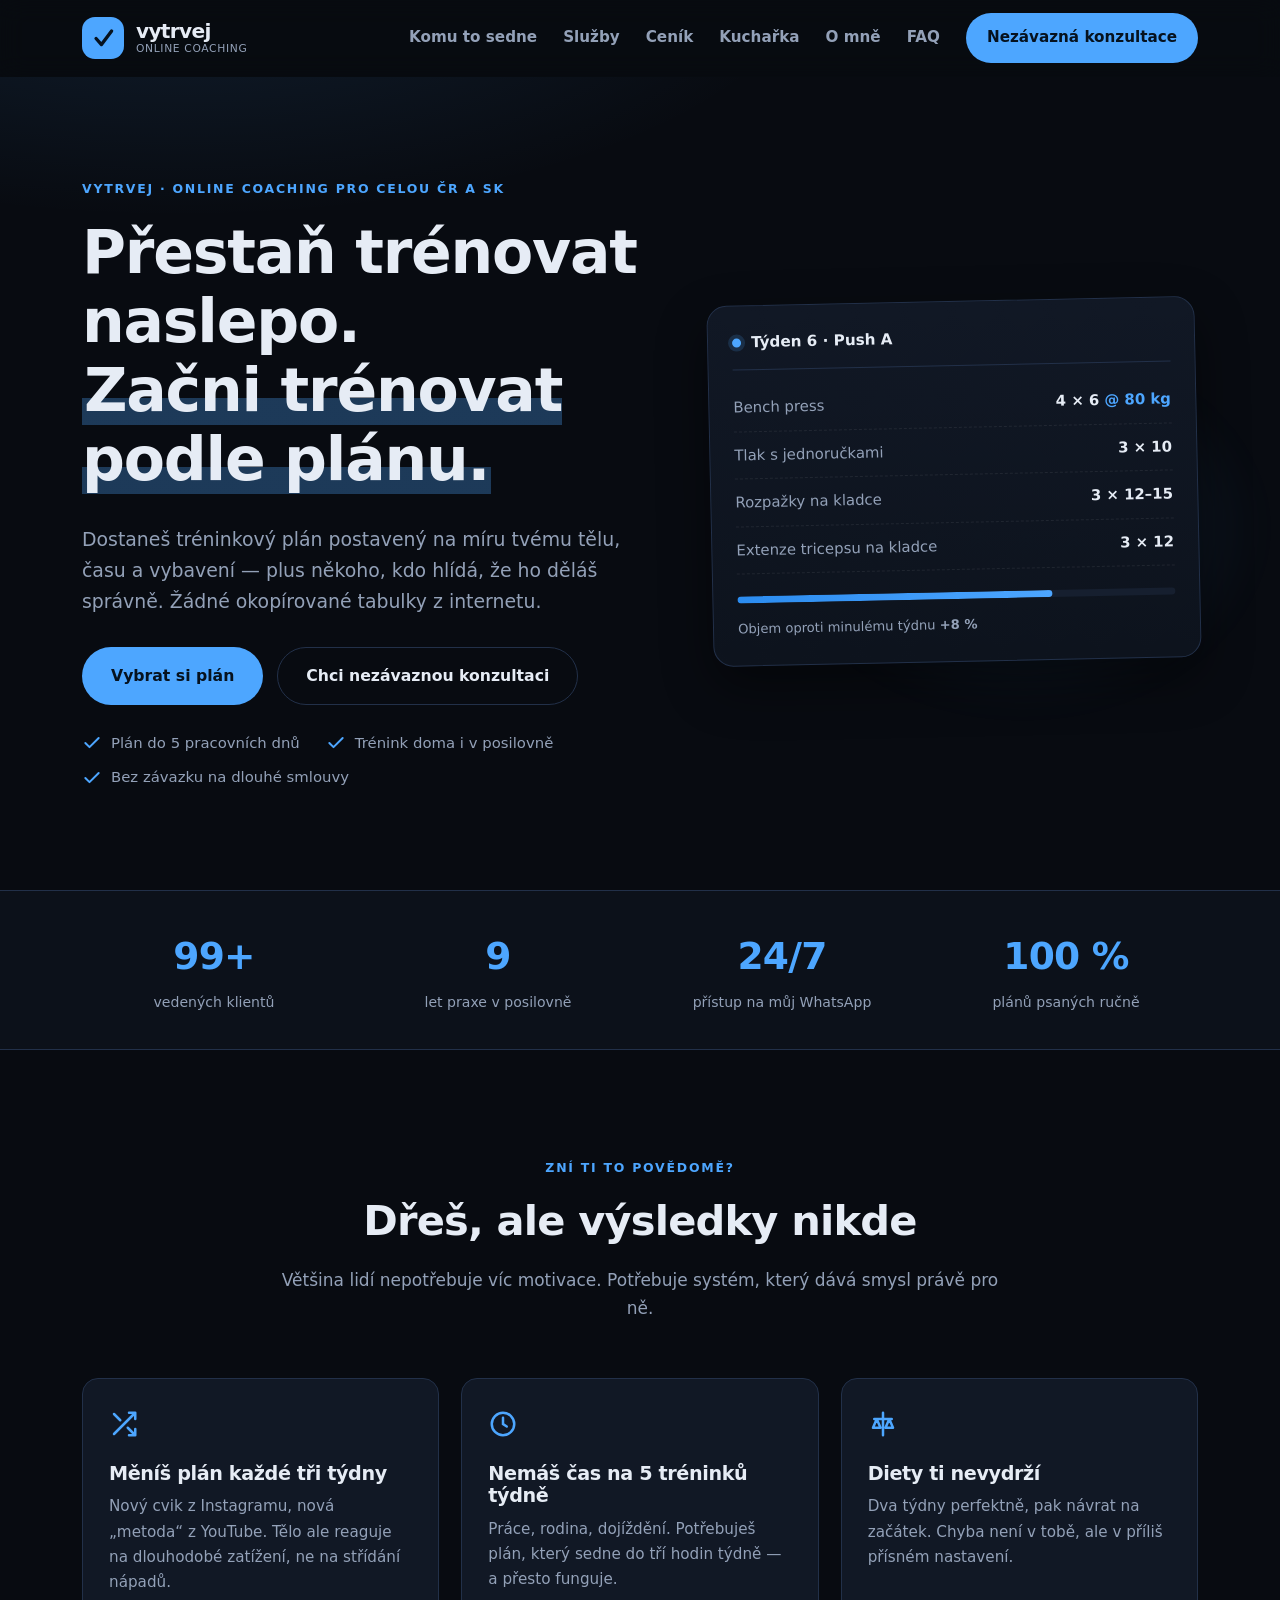
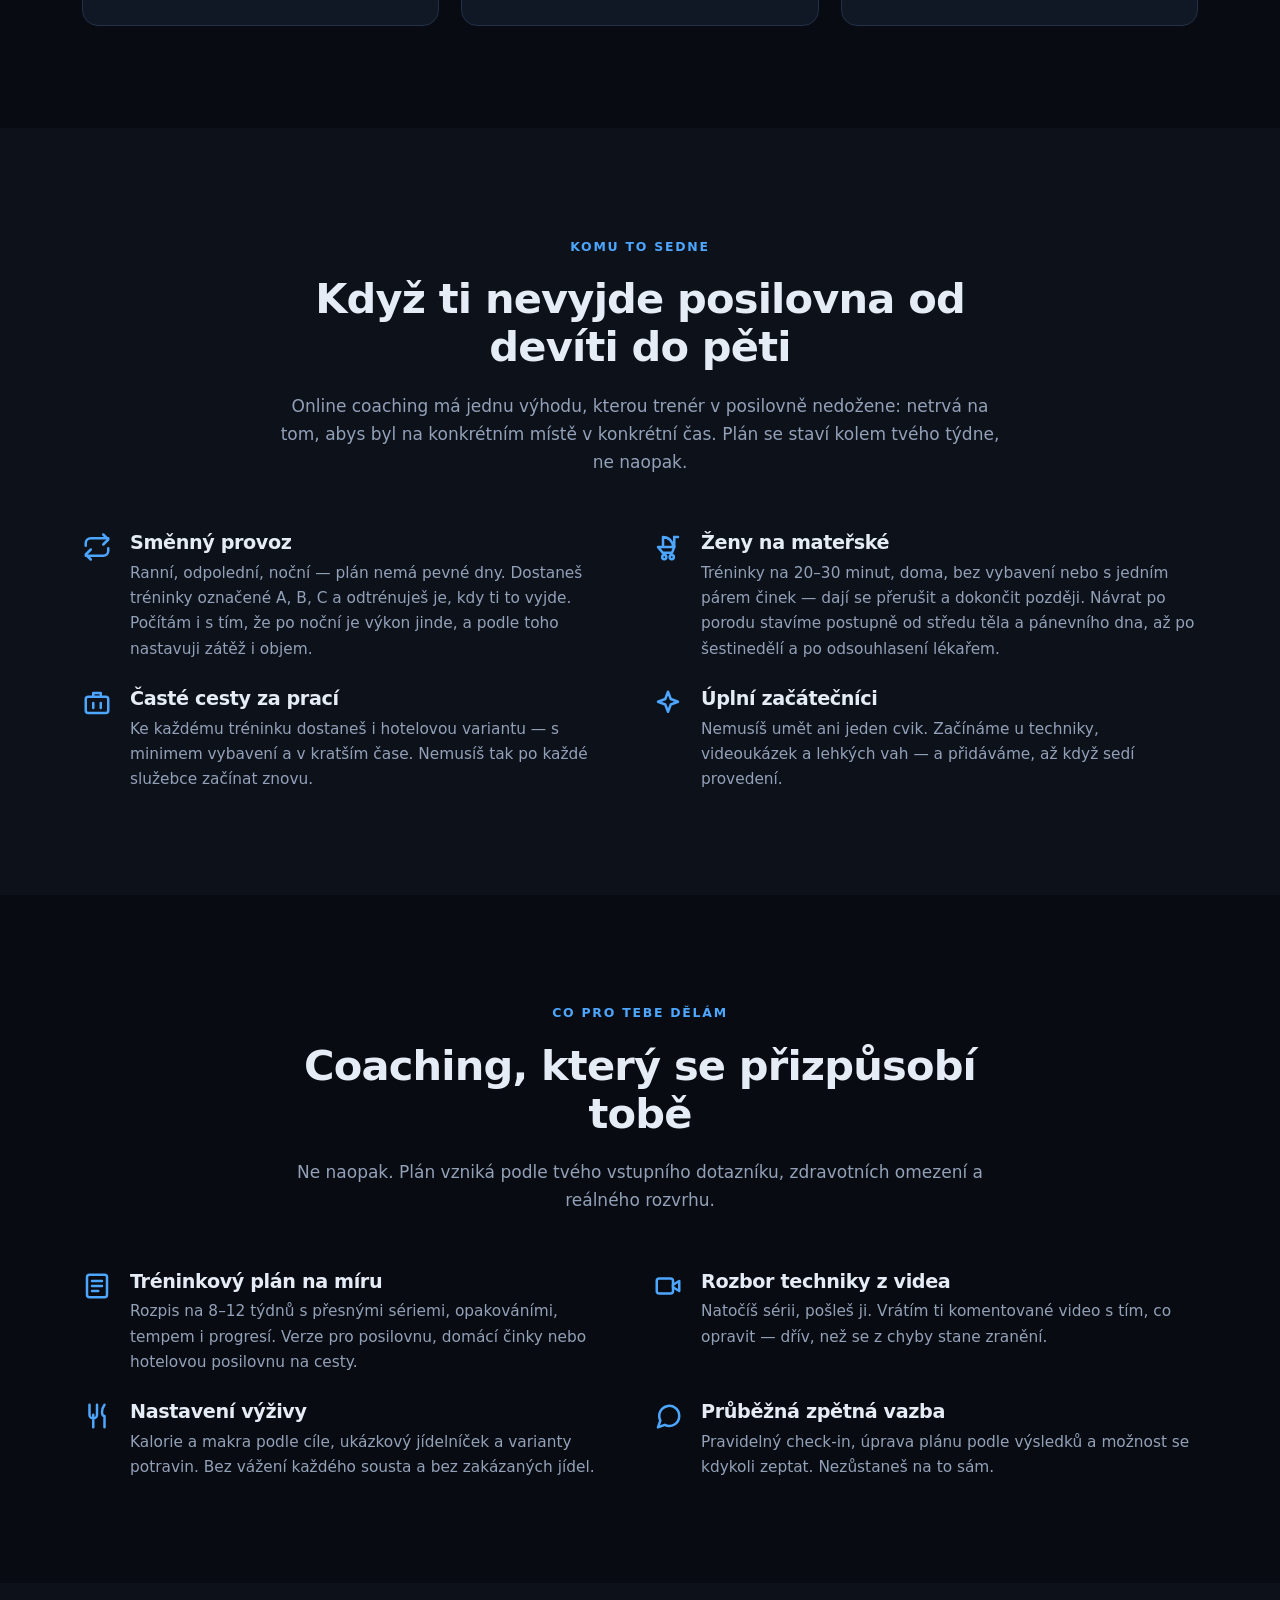
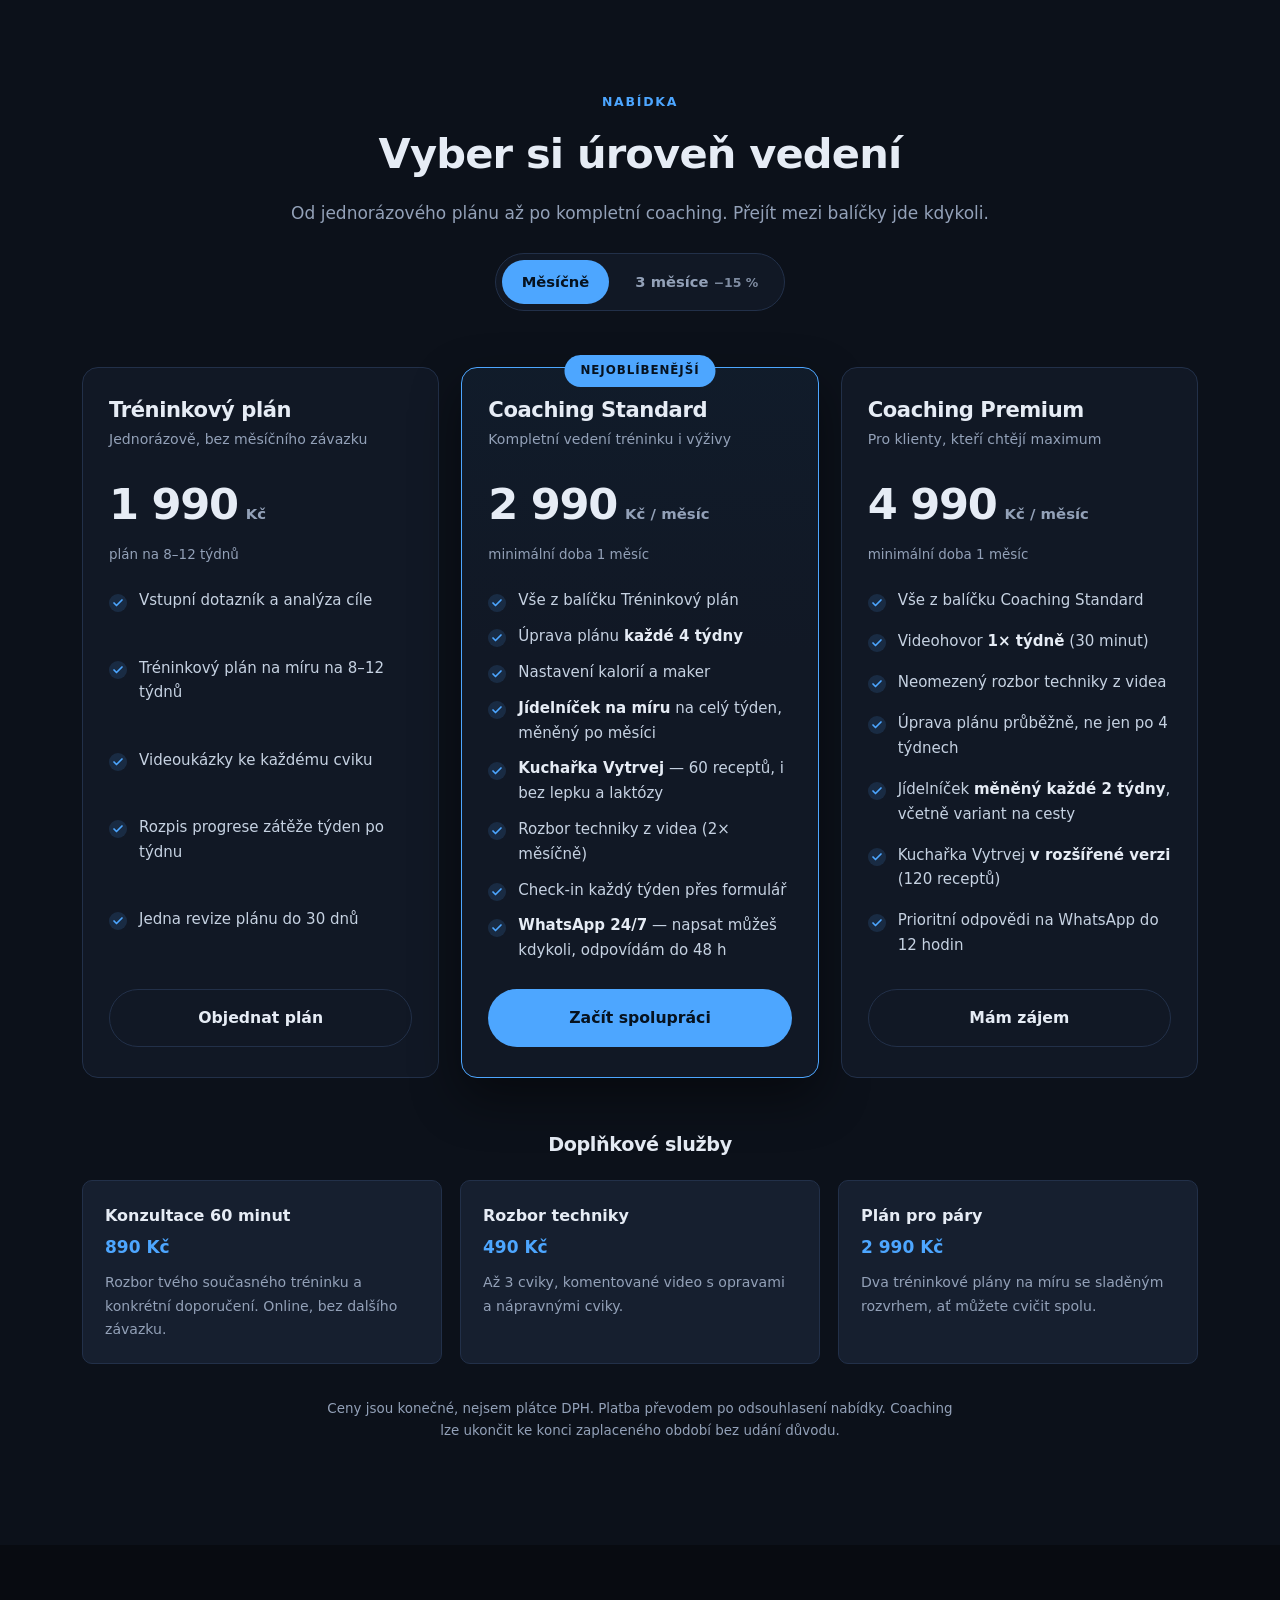
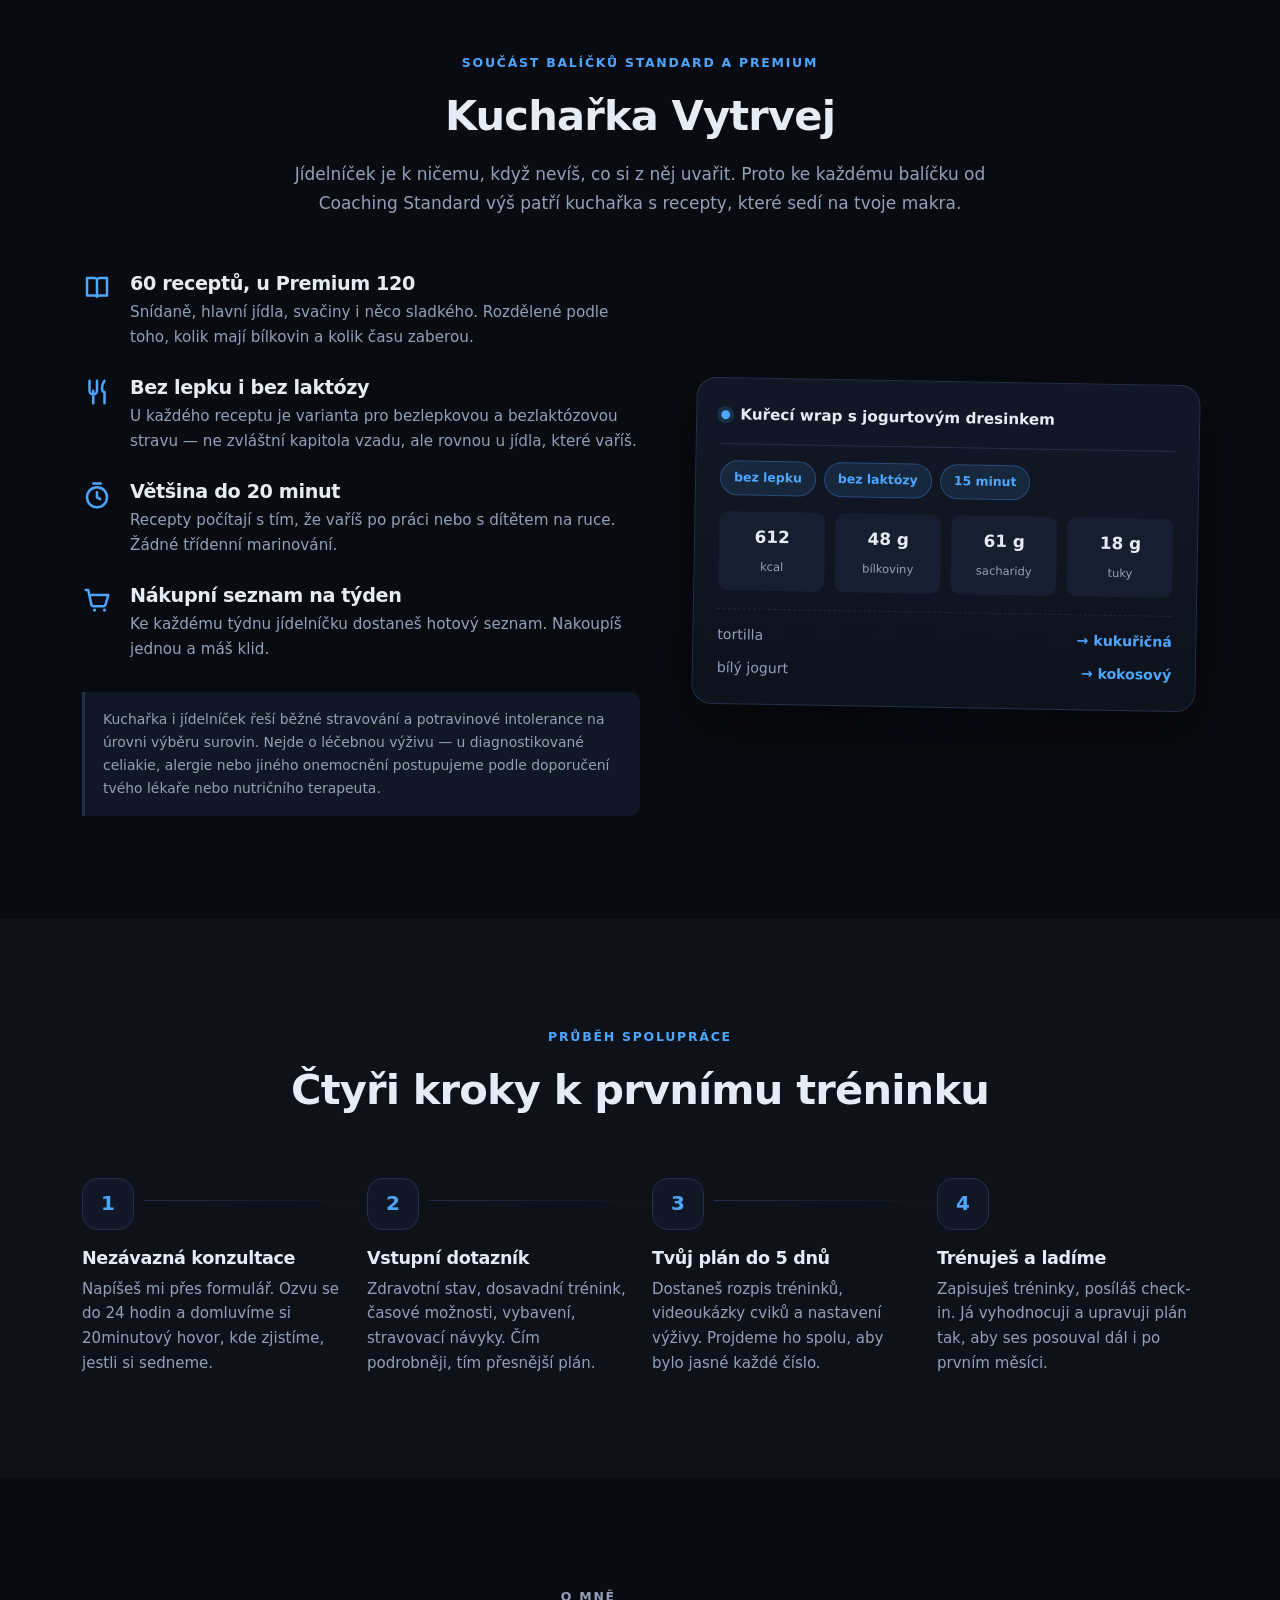
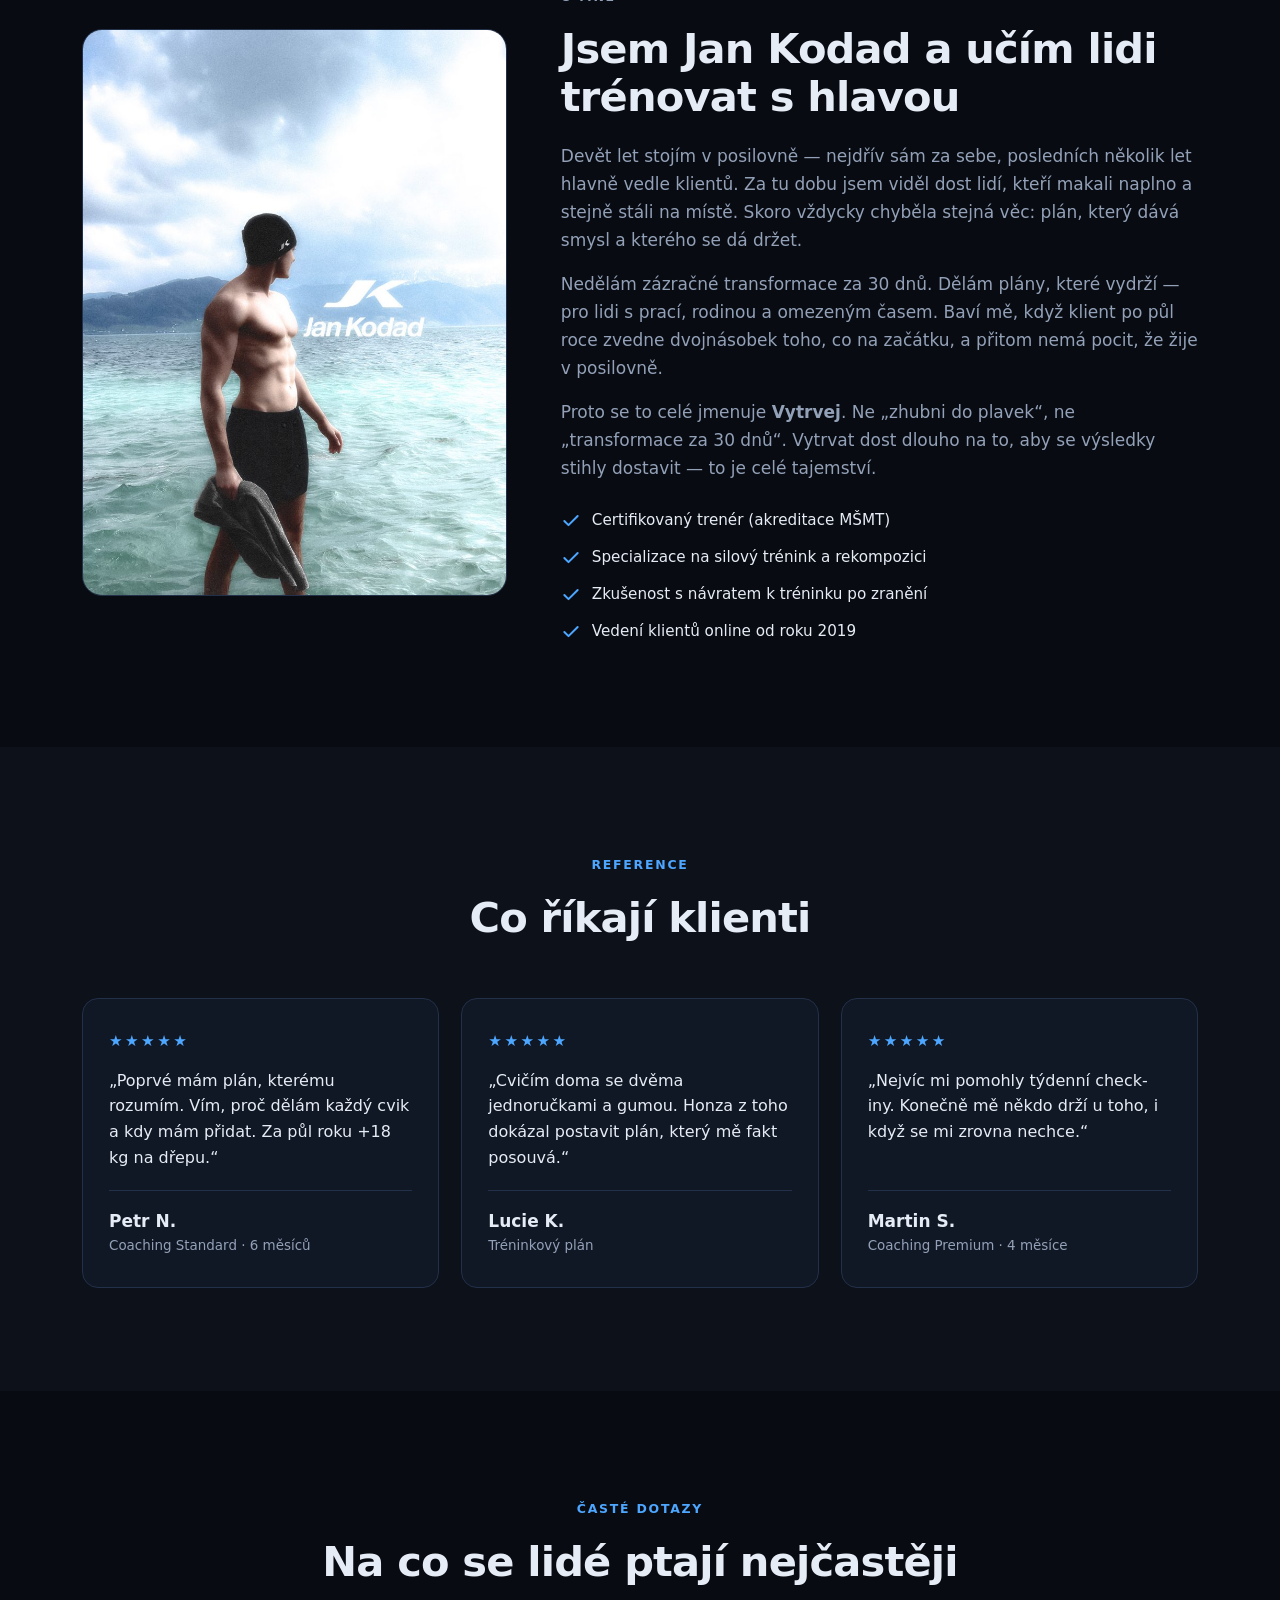
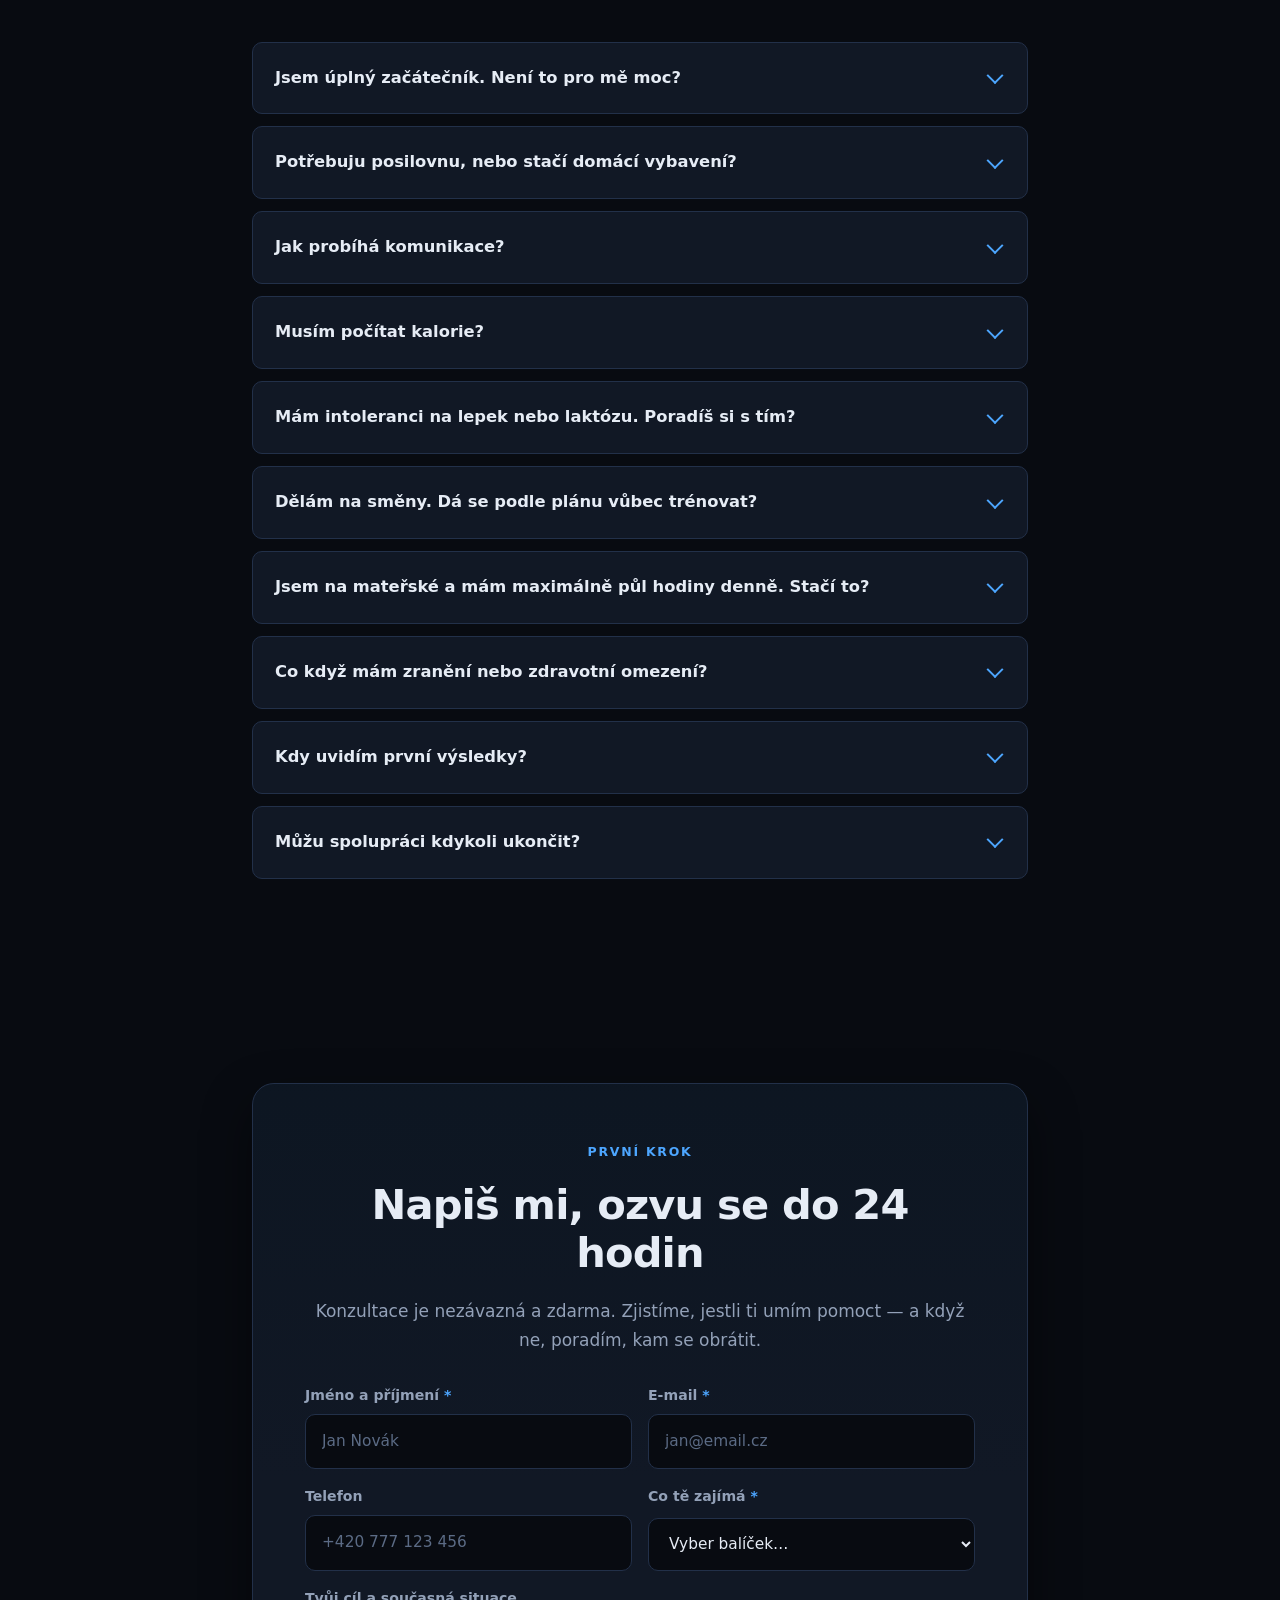
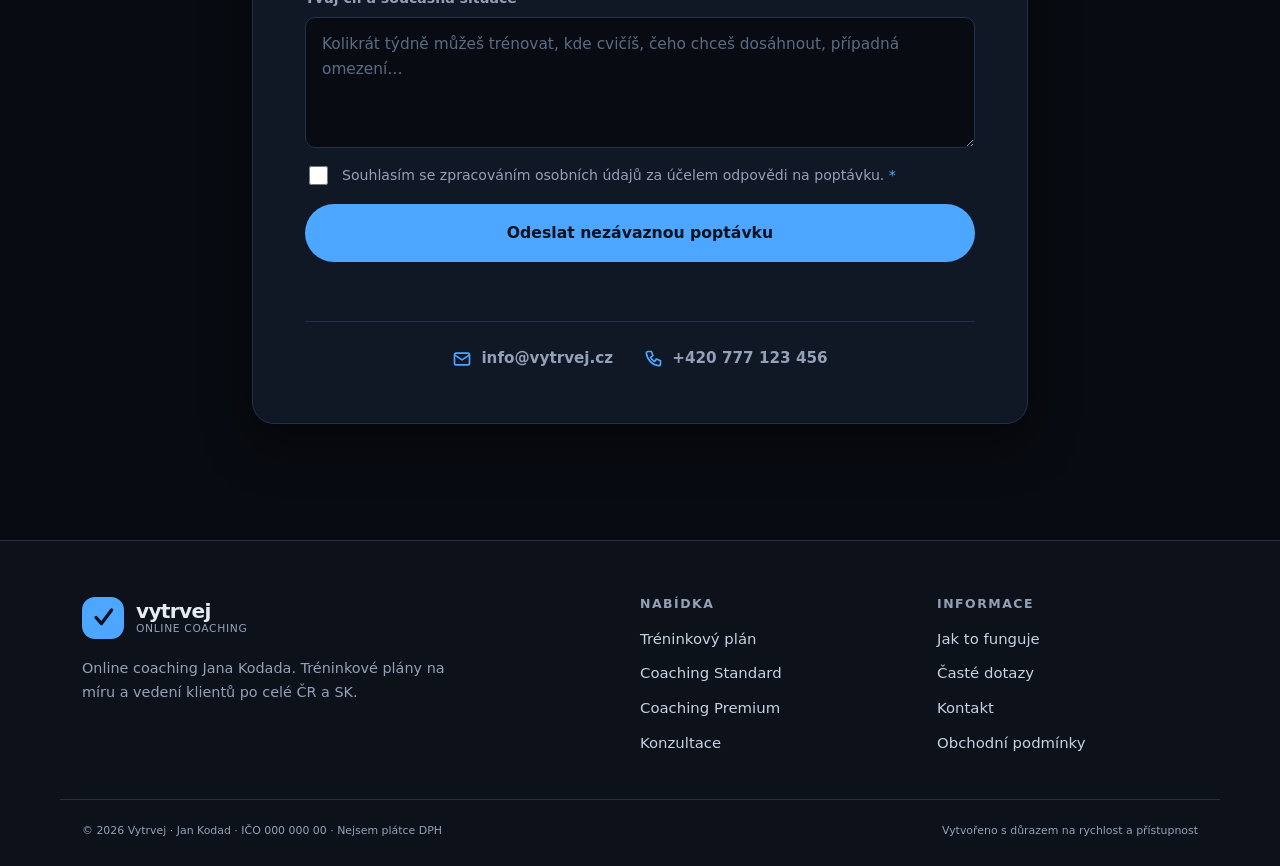
==== commit d9ba99ba: "Restore the dark visual and update the stats bar - Revert styles, logo SVGs, favicons, theme-color a" ====
--- a/index.html
+++ b/index.html
@@ -5,7 +5,7 @@
 <meta name="viewport" content="width=device-width, initial-scale=1">
 <title>Vytrvej — online fitness coaching &amp; tréninkové plány na míru</title>
 <meta name="description" content="Vytrvej — online fitness coaching s Janem Kodadem. Tréninkový plán na míru, vedení výživy a průběžná zpětná vazba. Bez hladovění, bez zbytečných hodin v posilovně.">
-<meta name="theme-color" content="#ffffff">
+<meta name="theme-color" content="#080b11">
 <link rel="canonical" href="https://www.vytrvej.cz/">
 
 <!-- Open Graph / sociální sítě -->
@@ -17,7 +17,7 @@
 <meta property="og:url" content="https://www.vytrvej.cz/">
 <meta name="twitter:card" content="summary_large_image">
 
-<link rel="icon" href="data:image/svg+xml,%3Csvg xmlns='http://www.w3.org/2000/svg' viewBox='0 0 40 40'%3E%3Crect width='40' height='40' rx='11' fill='%230b64d1'/%3E%3Cpath d='M9 20 L17 29 L32 9' fill='none' stroke='%23ffffff' stroke-width='4.6' stroke-linecap='round' stroke-linejoin='round'/%3E%3C/svg%3E">
+<link rel="icon" href="data:image/svg+xml,%3Csvg xmlns='http://www.w3.org/2000/svg' viewBox='0 0 40 40'%3E%3Crect width='40' height='40' rx='11' fill='%234da6ff'/%3E%3Cpath d='M9 20 L17 29 L32 9' fill='none' stroke='%2306121f' stroke-width='4.6' stroke-linecap='round' stroke-linejoin='round'/%3E%3C/svg%3E">
 <link rel="stylesheet" href="assets/css/styles.css">
 </head>
 <body>
@@ -91,6 +91,7 @@
             <small>Objem oproti minulému týdnu <b>+8 %</b></small>
           </div>
         </div>
+        <div class="hero-blob"></div>
       </div>
     </div>
   </section>
@@ -98,9 +99,9 @@
   <!-- ============ STATISTIKY ============ -->
   <section class="stats-bar">
     <div class="container stats-grid">
-      <div class="stat reveal"><b data-count="150">150</b><span>vedených klientů</span></div>
+      <div class="stat reveal"><b data-count="99" data-suffix="+">99+</b><span>vedených klientů</span></div>
       <div class="stat reveal"><b data-count="9">9</b><span>let praxe v posilovně</span></div>
-      <div class="stat reveal"><b data-count="48">48</b><span>hodin na odpověď max.</span></div>
+      <div class="stat reveal"><b>24/7</b><span>přístup na můj WhatsApp</span></div>
       <div class="stat reveal"><b>100 %</b><span>plánů psaných ručně</span></div>
     </div>
   </section>
@@ -290,7 +291,7 @@
             <li><b>Kuchařka Vytrvej</b> — 60 receptů, i bez lepku a laktózy</li>
             <li>Rozbor techniky z videa (2× měsíčně)</li>
             <li>Check-in každý týden přes formulář</li>
-            <li>Podpora na WhatsApp / e-mailu, odpověď do 48 h</li>
+            <li><b>WhatsApp 24/7</b> — napsat můžeš kdykoli, odpovídám do 48 h</li>
           </ul>
           <a class="btn btn-primary btn-block" href="#kontakt" data-plan="Coaching Standard">Začít spolupráci</a>
         </article>
@@ -309,7 +310,7 @@
             <li>Úprava plánu průběžně, ne jen po 4 týdnech</li>
             <li>Jídelníček <b>měněný každé 2 týdny</b>, včetně variant na cesty</li>
             <li>Kuchařka Vytrvej <b>v rozšířené verzi</b> (120 receptů)</li>
-            <li>Prioritní odpovědi do 12 hodin</li>
+            <li>Prioritní odpovědi na WhatsApp do 12 hodin</li>
           </ul>
           <a class="btn btn-ghost btn-block" href="#kontakt" data-plan="Coaching Premium">Mám zájem</a>
         </article>
@@ -405,6 +406,7 @@
               <li><span>bílý jogurt</span><b>→ kokosový</b></li>
             </ul>
           </div>
+          <div class="hero-blob"></div>
         </div>
       </div>
     </div>
@@ -544,7 +546,7 @@
         </details>
         <details class="reveal">
           <summary>Jak probíhá komunikace?</summary>
-          <p>Plán dostaneš v přehledné aplikaci i v PDF. Check-iny řešíme formulářem, běžné dotazy přes WhatsApp nebo e-mail. U Premium navíc videohovor jednou týdně.</p>
+          <p>Plán dostaneš v přehledné aplikaci i v PDF. Check-iny řešíme formulářem, běžné dotazy přes WhatsApp nebo e-mail. Na WhatsApp mi můžeš napsat kdykoli — odpovídám do 48 hodin, u Premium do 12. Ten navíc zahrnuje videohovor jednou týdně.</p>
         </details>
         <details class="reveal">
           <summary>Musím počítat kalorie?</summary>
--- a/assets/css/styles.css
+++ b/assets/css/styles.css
@@ -1,26 +1,24 @@
 /* =====================================================================
    Vytrvej — online fitness coaching s Janem Kodadem
-   Styly prodejní stránky — světlé, klidné, bez zbytečné dekorace
+   Styly prodejní stránky
    ===================================================================== */
 
 :root {
-  --bg:          #ffffff;
-  --bg-alt:      #f6f8fb;
-  --surface:     #ffffff;
-  --surface-2:   #f4f7fa;
-  --line:        #e5e9f0;
-  --line-strong: #d2d9e4;
-  --text:        #0e1621;
-  --muted:       #56657a;
-  --accent:      #0b64d1;
-  --accent-dk:   #0950ab;
-  --accent-soft: #eaf2fd;
-  --accent-ink:  #ffffff;
-
-  --radius:   14px;
+  --bg:        #080b11;
+  --bg-alt:    #0c111a;
+  --surface:   #111825;
+  --surface-2: #161f2f;
+  --line:      #223049;
+  --text:      #e6ecf5;
+  --muted:     #93a1b8;
+  --accent:    #4da6ff;
+  --accent-dk: #2b8cf0;
+  --accent-ink:#06121f;
+
+  --radius:   16px;
   --radius-s: 10px;
   --container: 1160px;
-  --shadow:    0 1px 2px rgba(14, 22, 33, .04), 0 10px 30px rgba(14, 22, 33, .06);
+  --shadow: 0 20px 50px rgba(0, 0, 0, .45);
 
   --font: "Inter", "Segoe UI", system-ui, -apple-system, "Helvetica Neue", Arial, sans-serif;
 }
@@ -36,7 +34,7 @@
   color: var(--text);
   font-family: var(--font);
   font-size: 17px;
-  line-height: 1.68;
+  line-height: 1.65;
   -webkit-font-smoothing: antialiased;
   overflow-x: hidden;
 }
@@ -44,10 +42,15 @@
 img, svg { max-width: 100%; }
 a { color: inherit; }
 
-h1, h2, h3, h4 { line-height: 1.18; margin: 0 0 .5em; letter-spacing: -.022em; font-weight: 800; }
-h1 { font-size: clamp(2.1rem, 5vw, 3.5rem); }
-h2 { font-size: clamp(1.7rem, 3.4vw, 2.4rem); }
-h3 { font-size: 1.16rem; font-weight: 700; }
+h1, h2, h3, h4 {
+  line-height: 1.15;
+  margin: 0 0 .5em;
+  letter-spacing: -.02em;
+  font-weight: 800;
+}
+h1 { font-size: clamp(2.2rem, 5.2vw, 3.75rem); }
+h2 { font-size: clamp(1.75rem, 3.6vw, 2.6rem); }
+h3 { font-size: 1.2rem; }
 p  { margin: 0 0 1rem; }
 
 .container { width: 100%; max-width: var(--container); margin-inline: auto; padding-inline: 22px; }
@@ -60,61 +63,65 @@
 }
 .skip-link:focus { left: 0; }
 
-:focus-visible { outline: 2px solid var(--accent); outline-offset: 3px; border-radius: 4px; }
+:focus-visible { outline: 3px solid var(--accent); outline-offset: 3px; border-radius: 4px; }
 
 .svg-sprite { display: none; }
 .ico { width: 20px; height: 20px; flex: 0 0 auto; color: var(--accent); }
-.ico-lg { width: 28px; height: 28px; }
+.ico-lg { width: 30px; height: 30px; }
 
 /* ------------------------- Tlačítka ------------------------- */
 .btn {
   display: inline-flex; align-items: center; justify-content: center; gap: .5em;
-  padding: 14px 26px;
+  padding: 15px 28px;
   border: 1px solid transparent;
   border-radius: 999px;
-  font: inherit; font-weight: 700; font-size: .97rem;
+  font: inherit; font-weight: 700; font-size: .98rem;
   text-decoration: none; cursor: pointer;
-  transition: background-color .18s ease, border-color .18s ease, color .18s ease;
-}
+  transition: transform .15s ease, background-color .2s ease, border-color .2s ease, color .2s ease;
+}
+.btn:hover { transform: translateY(-2px); }
+.btn:active { transform: translateY(0); }
 .btn-primary { background: var(--accent); color: var(--accent-ink); }
 .btn-primary:hover { background: var(--accent-dk); }
-.btn-ghost { background: var(--surface); color: var(--text); border-color: var(--line-strong); }
+.btn-ghost { background: transparent; color: var(--text); border-color: var(--line); }
 .btn-ghost:hover { border-color: var(--accent); color: var(--accent); }
-.btn-sm { padding: 10px 18px; font-size: .9rem; }
+.btn-sm { padding: 11px 20px; font-size: .9rem; }
 .btn-block { display: flex; width: 100%; }
 
 /* ------------------------- Hlavička ------------------------- */
 .site-header {
   position: sticky; top: 0; z-index: 100;
-  background: rgba(255, 255, 255, .86);
+  background: rgba(8, 11, 17, .82);
   backdrop-filter: blur(12px);
   border-bottom: 1px solid transparent;
   transition: border-color .25s ease, background-color .25s ease;
 }
-.site-header.is-scrolled { border-bottom-color: var(--line); background: rgba(255, 255, 255, .96); }
-
-.header-inner { display: flex; align-items: center; justify-content: space-between; gap: 18px; min-height: 74px; }
+.site-header.is-scrolled { border-bottom-color: var(--line); background: rgba(8, 11, 17, .95); }
+
+.header-inner { display: flex; align-items: center; justify-content: space-between; gap: 18px; min-height: 76px; }
 
 .logo { display: inline-flex; align-items: center; gap: 12px; text-decoration: none; font-weight: 800; }
 .logo-mark {
   display: grid; place-items: center;
-  width: 40px; height: 40px; border-radius: 12px;
+  width: 42px; height: 42px; border-radius: 13px;
   background: var(--accent); color: var(--accent-ink);
-}
-.logo-mark svg { display: block; width: 25px; height: 25px; }
+  transition: transform .25s ease;
+}
+.logo:hover .logo-mark { transform: translateY(-2px); }
+.logo-mark svg { display: block; width: 27px; height: 27px; }
 .logo-text { display: flex; flex-direction: column; line-height: 1.14; }
-.logo-word { font-size: 1.22rem; font-weight: 800; letter-spacing: -.035em; }
-.logo-text small { white-space: nowrap; font-weight: 500; font-size: .66rem; color: var(--muted); letter-spacing: .07em; text-transform: uppercase; }
+.logo-word { font-size: 1.26rem; font-weight: 800; letter-spacing: -.035em; }
+.logo-text small { white-space: nowrap; font-weight: 500; font-size: .67rem; color: var(--muted); letter-spacing: .06em; text-transform: uppercase; }
 
 .nav { display: flex; align-items: center; gap: 26px; }
-.nav a { text-decoration: none; font-size: .94rem; font-weight: 600; color: var(--muted); white-space: nowrap; transition: color .18s ease; }
+.nav a { text-decoration: none; font-size: .95rem; font-weight: 600; color: var(--muted); white-space: nowrap; transition: color .2s ease; }
 .nav a:hover { color: var(--text); }
 .nav .nav-cta { color: var(--accent-ink); }
 
 .nav-toggle {
   display: none; flex-direction: column; gap: 5px;
-  width: 44px; height: 44px; padding: 12px;
-  background: transparent; border: 1px solid var(--line-strong); border-radius: 12px; cursor: pointer;
+  width: 46px; height: 46px; padding: 12px;
+  background: transparent; border: 1px solid var(--line); border-radius: 12px; cursor: pointer;
 }
 .nav-toggle span { display: block; height: 2px; background: var(--text); border-radius: 2px; transition: transform .25s ease, opacity .2s ease; }
 .nav-toggle[aria-expanded="true"] span:nth-child(1) { transform: translateY(7px) rotate(45deg); }
@@ -122,183 +129,210 @@
 .nav-toggle[aria-expanded="true"] span:nth-child(3) { transform: translateY(-7px) rotate(-45deg); }
 
 /* ------------------------- Hero ------------------------- */
-.hero { padding: clamp(52px, 7.5vw, 92px) 0 clamp(56px, 7.5vw, 96px); }
-.hero-grid { display: grid; grid-template-columns: 1.08fr .92fr; gap: 56px; align-items: center; }
+.hero { position: relative; padding: clamp(56px, 8vw, 96px) 0 clamp(60px, 8vw, 100px); overflow: hidden; }
+.hero::before {
+  content: ""; position: absolute; inset: -30% -10% auto -10%; height: 620px;
+  background: radial-gradient(60% 60% at 20% 20%, rgba(77, 166, 255, .13), transparent 70%);
+  pointer-events: none;
+}
+.hero-grid { position: relative; display: grid; grid-template-columns: 1.08fr .92fr; gap: 56px; align-items: center; }
 
 .eyebrow {
-  display: inline-block; margin: 0 0 16px;
-  font-size: .76rem; font-weight: 700; letter-spacing: .13em; text-transform: uppercase;
+  display: inline-block; margin: 0 0 18px;
+  font-size: .78rem; font-weight: 700; letter-spacing: .14em; text-transform: uppercase;
   color: var(--accent);
 }
-.hl { background: linear-gradient(180deg, transparent 64%, var(--accent-soft) 64%); padding-inline: 2px; }
-.lead { font-size: clamp(1.02rem, 1.5vw, 1.16rem); color: var(--muted); max-width: 54ch; }
-
-.hero-actions { display: flex; flex-wrap: wrap; gap: 12px; margin: 28px 0 24px; }
+.hl {
+  background: linear-gradient(180deg, transparent 62%, rgba(77, 166, 255, .3) 62%);
+  padding-inline: 2px;
+}
+.lead { font-size: clamp(1.03rem, 1.6vw, 1.18rem); color: var(--muted); max-width: 54ch; }
+
+.hero-actions { display: flex; flex-wrap: wrap; gap: 14px; margin: 30px 0 26px; }
 
 .hero-points { display: flex; flex-wrap: wrap; gap: 10px 26px; list-style: none; margin: 0; padding: 0; }
-.hero-points li { display: flex; align-items: center; gap: 9px; font-size: .92rem; color: var(--muted); }
+.hero-points li { display: flex; align-items: center; gap: 9px; font-size: .93rem; color: var(--muted); }
 
 /* Ukázková karta tréninku */
 .hero-visual { position: relative; }
+.hero-blob {
+  position: absolute; inset: 12% -14% -14% 14%; z-index: 0;
+  background: radial-gradient(closest-side, rgba(77, 166, 255, .16), transparent);
+  filter: blur(14px);
+}
 .hero-card {
-  background: var(--surface);
-  border: 1px solid var(--line); border-radius: 18px;
+  position: relative; z-index: 1;
+  background: linear-gradient(180deg, var(--surface), #0d131d);
+  border: 1px solid var(--line); border-radius: 20px;
   padding: 24px; box-shadow: var(--shadow);
-}
-.hero-card-top { display: flex; align-items: center; gap: 10px; padding-bottom: 14px; border-bottom: 1px solid var(--line); font-size: .94rem; }
-.dot { width: 8px; height: 8px; border-radius: 50%; background: var(--accent); box-shadow: 0 0 0 4px var(--accent-soft); }
-.hero-list { list-style: none; margin: 12px 0; padding: 0; }
-.hero-list li { display: flex; justify-content: space-between; gap: 14px; padding: 11px 0; border-bottom: 1px solid var(--line); font-size: .92rem; }
+  transform: rotate(-1.2deg);
+}
+.hero-card-top { display: flex; align-items: center; gap: 10px; padding-bottom: 14px; border-bottom: 1px solid var(--line); font-size: .95rem; }
+.dot { width: 9px; height: 9px; border-radius: 50%; background: var(--accent); box-shadow: 0 0 0 4px rgba(77, 166, 255, .16); }
+.hero-list { list-style: none; margin: 14px 0; padding: 0; }
+.hero-list li { display: flex; justify-content: space-between; gap: 14px; padding: 11px 0; border-bottom: 1px dashed rgba(255, 255, 255, .07); font-size: .93rem; }
 .hero-list li span { color: var(--muted); }
 .hero-list b { white-space: nowrap; }
 .hero-list i { font-style: normal; color: var(--accent); font-weight: 600; }
-.hero-card-foot { padding-top: 10px; }
+.hero-card-foot { padding-top: 8px; }
 .hero-card-foot small { color: var(--muted); font-size: .82rem; }
-.progress { height: 6px; border-radius: 99px; background: var(--surface-2); overflow: hidden; margin-bottom: 10px; }
-.progress span { display: block; height: 100%; background: var(--accent); border-radius: 99px; }
+.progress { height: 7px; border-radius: 99px; background: var(--surface-2); overflow: hidden; margin-bottom: 10px; }
+.progress span { display: block; height: 100%; background: linear-gradient(90deg, var(--accent-dk), var(--accent)); border-radius: 99px; }
 
 /* ------------------------- Statistiky ------------------------- */
-.stats-bar { border-block: 1px solid var(--line); }
+.stats-bar { border-block: 1px solid var(--line); background: var(--bg-alt); }
 .stats-grid { display: grid; grid-template-columns: repeat(4, 1fr); gap: 20px; padding-block: 34px; text-align: center; }
-.stat b { display: block; font-size: clamp(1.65rem, 3.2vw, 2.2rem); font-weight: 800; letter-spacing: -.025em; }
-.stat span { font-size: .87rem; color: var(--muted); }
+.stat b { display: block; font-size: clamp(1.7rem, 3.4vw, 2.35rem); font-weight: 800; color: var(--accent); letter-spacing: -.02em; }
+.stat span { font-size: .88rem; color: var(--muted); }
 
 /* ------------------------- Sekce ------------------------- */
-.section { padding: clamp(60px, 7.5vw, 100px) 0; }
+.section { padding: clamp(64px, 8vw, 104px) 0; }
 .section-alt { background: var(--bg-alt); }
-.section-head { max-width: 700px; margin: 0 auto clamp(36px, 5vw, 54px); text-align: center; }
+.section-head { max-width: 720px; margin: 0 auto clamp(36px, 5vw, 56px); text-align: center; }
 .section-sub { color: var(--muted); margin: 0; }
 
-.grid-3 { display: grid; grid-template-columns: repeat(3, 1fr); gap: 20px; }
-.grid-2 { display: grid; grid-template-columns: repeat(2, 1fr); gap: 20px; }
+.grid-3 { display: grid; grid-template-columns: repeat(3, 1fr); gap: 22px; }
+.grid-2 { display: grid; grid-template-columns: repeat(2, 1fr); gap: 22px; }
 
 .card {
   background: var(--surface);
   border: 1px solid var(--line);
   border-radius: var(--radius);
-  padding: 28px 26px;
-  transition: border-color .2s ease;
-}
-.card:hover { border-color: var(--line-strong); }
+  padding: 30px 26px;
+  transition: border-color .25s ease, transform .25s ease;
+}
+.card:hover { border-color: #31435f; transform: translateY(-3px); }
 .problem h3 { margin-top: 16px; }
-.problem p { color: var(--muted); margin: 0; font-size: .94rem; }
-
-.features { gap: 26px 40px; }
-.feature { display: flex; gap: 16px; align-items: flex-start; }
+.problem p { color: var(--muted); margin: 0; font-size: .95rem; }
+
+.features { gap: 26px; }
+.feature { display: flex; gap: 18px; align-items: flex-start; }
 .feature h3 { margin-bottom: .35em; }
-.feature p { color: var(--muted); margin: 0; font-size: .95rem; }
+.feature p { color: var(--muted); margin: 0; font-size: .96rem; }
 
 /* ------------------------- Ceník ------------------------- */
 .billing-toggle {
-  display: inline-flex; gap: 4px; margin-top: 26px; padding: 5px;
-  background: var(--surface-2); border: 1px solid var(--line); border-radius: 999px;
+  display: inline-flex; gap: 6px; margin-top: 26px; padding: 6px;
+  background: var(--surface); border: 1px solid var(--line); border-radius: 999px;
 }
 .billing-toggle button {
-  padding: 9px 19px; border: 0; border-radius: 999px;
+  padding: 10px 20px; border: 0; border-radius: 999px;
   background: transparent; color: var(--muted);
-  font: inherit; font-size: .9rem; font-weight: 700; cursor: pointer;
-  transition: background-color .18s ease, color .18s ease;
+  font: inherit; font-size: .92rem; font-weight: 700; cursor: pointer;
+  transition: background-color .2s ease, color .2s ease;
 }
 .billing-toggle button.is-active { background: var(--accent); color: var(--accent-ink); }
-.save { font-size: .77rem; opacity: .9; }
+.save { font-size: .78rem; opacity: .85; }
 
 .pricing { align-items: start; }
 .price-card { position: relative; display: flex; flex-direction: column; height: 100%; }
-.price-card.featured { border-color: var(--accent); box-shadow: var(--shadow); }
+.price-card.featured {
+  border-color: var(--accent);
+  background: linear-gradient(180deg, rgba(77, 166, 255, .07), var(--surface) 40%);
+  box-shadow: var(--shadow);
+}
 .badge {
-  position: absolute; top: -12px; left: 50%; transform: translateX(-50%);
-  padding: 5px 15px; border-radius: 999px;
+  position: absolute; top: -13px; left: 50%; transform: translateX(-50%);
+  padding: 6px 16px; border-radius: 999px;
   background: var(--accent); color: var(--accent-ink);
-  font-size: .72rem; font-weight: 700; letter-spacing: .07em; text-transform: uppercase;
+  font-size: .74rem; font-weight: 800; letter-spacing: .08em; text-transform: uppercase;
   white-space: nowrap;
 }
-.price-card h3 { font-size: 1.28rem; font-weight: 800; margin-bottom: .25em; }
-.price-note { color: var(--muted); font-size: .87rem; margin: 0 0 18px; }
+.price-card h3 { font-size: 1.32rem; margin-bottom: .25em; }
+.price-note { color: var(--muted); font-size: .88rem; margin: 0 0 18px; }
 .price { display: flex; align-items: baseline; gap: 8px; margin: 0; }
-.price b { font-size: clamp(2rem, 3.8vw, 2.5rem); font-weight: 800; letter-spacing: -.03em; }
-.price span { color: var(--muted); font-size: .92rem; font-weight: 600; }
-.price-sub { color: var(--muted); font-size: .83rem; margin: 4px 0 22px; }
+.price b { font-size: clamp(2.1rem, 4vw, 2.7rem); font-weight: 800; letter-spacing: -.03em; }
+.price span { color: var(--muted); font-size: .93rem; font-weight: 600; }
+.price-sub { color: var(--muted); font-size: .84rem; margin: 4px 0 22px; }
 
 .tick-list { list-style: none; margin: 0 0 26px; padding: 0; display: grid; gap: 11px; flex: 1 1 auto; }
-.tick-list li { position: relative; padding-left: 29px; font-size: .93rem; }
+.tick-list li { position: relative; padding-left: 30px; font-size: .94rem; color: #c6d2e2; }
 .tick-list li::before {
   content: ""; position: absolute; left: 0; top: .35em;
   width: 18px; height: 18px; border-radius: 50%;
-  background: var(--accent-soft) url("data:image/svg+xml,%3Csvg xmlns='http://www.w3.org/2000/svg' viewBox='0 0 24 24' fill='none' stroke='%230b64d1' stroke-width='3.4' stroke-linecap='round' stroke-linejoin='round'%3E%3Cpath d='M20 6 9 17l-5-5'/%3E%3C/svg%3E") center / 11px no-repeat;
-}
-
-.addons { margin-top: 54px; }
-.addons h3 { text-align: center; margin-bottom: 22px; }
+  background: rgba(77, 166, 255, .14) url("data:image/svg+xml,%3Csvg xmlns='http://www.w3.org/2000/svg' viewBox='0 0 24 24' fill='none' stroke='%234da6ff' stroke-width='3.4' stroke-linecap='round' stroke-linejoin='round'%3E%3Cpath d='M20 6 9 17l-5-5'/%3E%3C/svg%3E") center / 12px no-repeat;
+}
+.tick-list b { color: var(--text); }
+
+.addons { margin-top: 56px; }
+.addons h3 { text-align: center; margin-bottom: 24px; }
 .addon-grid { display: grid; grid-template-columns: repeat(3, 1fr); gap: 18px; }
-.addon { background: var(--surface); border: 1px solid var(--line); border-radius: var(--radius-s); padding: 22px; }
+.addon {
+  background: var(--surface-2); border: 1px solid var(--line);
+  border-radius: var(--radius-s); padding: 22px;
+}
 .addon b { display: block; font-size: 1rem; }
 .addon span { display: inline-block; margin: 4px 0 10px; color: var(--accent); font-weight: 800; }
 .addon p { margin: 0; font-size: .88rem; color: var(--muted); }
 
-.price-legal { max-width: 640px; margin: 32px auto 0; text-align: center; font-size: .84rem; color: var(--muted); }
+.price-legal { max-width: 640px; margin: 34px auto 0; text-align: center; font-size: .84rem; color: var(--muted); }
 
 /* ------------------------- Kuchařka ------------------------- */
 .book-grid { display: grid; grid-template-columns: 1.05fr .95fr; gap: 54px; align-items: center; }
 
-.book-features { list-style: none; margin: 0; padding: 0; display: grid; gap: 24px; }
-.book-features li { display: flex; gap: 16px; align-items: flex-start; }
+.book-features { list-style: none; margin: 0; padding: 0; display: grid; gap: 26px; }
+.book-features li { display: flex; gap: 18px; align-items: flex-start; }
 .book-features h3 { margin-bottom: .3em; }
-.book-features p { margin: 0; color: var(--muted); font-size: .94rem; }
+.book-features p { margin: 0; color: var(--muted); font-size: .95rem; }
 
 .book-note {
-  margin: 28px 0 0; padding: 16px 18px;
-  border-left: 3px solid var(--line-strong); border-radius: 0 var(--radius-s) var(--radius-s) 0;
-  background: var(--surface-2); color: var(--muted); font-size: .86rem;
+  margin: 30px 0 0; padding: 16px 18px;
+  border-left: 3px solid var(--line); border-radius: 0 var(--radius-s) var(--radius-s) 0;
+  background: var(--surface); color: var(--muted); font-size: .87rem;
 }
 
 .book-visual { position: relative; }
+/* Záře nesmí přesahovat mimo sekci — na rozdíl od hera ji tu nic neořezává. */
+.book-visual .hero-blob { inset: 10% 4% -8% 8%; }
 .recipe-card {
-  background: var(--surface);
-  border: 1px solid var(--line); border-radius: 18px;
+  position: relative; z-index: 1;
+  background: linear-gradient(180deg, var(--surface), #0d131d);
+  border: 1px solid var(--line); border-radius: 20px;
   padding: 24px; box-shadow: var(--shadow);
-}
-.recipe-top { display: flex; align-items: center; gap: 10px; padding-bottom: 16px; border-bottom: 1px solid var(--line); font-size: .94rem; }
+  transform: rotate(1deg);
+}
+.recipe-top { display: flex; align-items: center; gap: 10px; padding-bottom: 16px; border-bottom: 1px solid var(--line); font-size: .95rem; }
 
 .chips { display: flex; flex-wrap: wrap; gap: 8px; margin: 16px 0; }
 .chip {
-  padding: 5px 12px; border-radius: 999px;
-  background: var(--accent-soft); color: var(--accent);
-  font-size: .77rem; font-weight: 700;
-}
-
-.recipe-macros { list-style: none; margin: 0 0 18px; padding: 0; display: grid; grid-template-columns: repeat(4, 1fr); gap: 8px; text-align: center; }
+  padding: 6px 13px; border-radius: 999px;
+  background: rgba(77, 166, 255, .12); border: 1px solid rgba(77, 166, 255, .3);
+  color: var(--accent); font-size: .78rem; font-weight: 700;
+}
+
+.recipe-macros { list-style: none; margin: 0 0 18px; padding: 0; display: grid; grid-template-columns: repeat(4, 1fr); gap: 10px; text-align: center; }
 .recipe-macros li { padding: 12px 4px; background: var(--surface-2); border-radius: var(--radius-s); }
-.recipe-macros b { display: block; font-size: 1.02rem; }
-.recipe-macros span { font-size: .71rem; color: var(--muted); }
-
-.recipe-swap { list-style: none; margin: 0; padding: 14px 0 0; border-top: 1px solid var(--line); display: grid; gap: 9px; }
-.recipe-swap li { display: flex; justify-content: space-between; gap: 14px; font-size: .87rem; }
+.recipe-macros b { display: block; font-size: 1.05rem; }
+.recipe-macros span { font-size: .72rem; color: var(--muted); }
+
+.recipe-swap { list-style: none; margin: 0; padding: 14px 0 0; border-top: 1px dashed rgba(255, 255, 255, .09); display: grid; gap: 9px; }
+.recipe-swap li { display: flex; justify-content: space-between; gap: 14px; font-size: .88rem; }
 .recipe-swap span { color: var(--muted); }
 .recipe-swap b { color: var(--accent); font-weight: 600; }
 
 /* ------------------------- Kroky ------------------------- */
-.steps { list-style: none; margin: 0; padding: 0; display: grid; grid-template-columns: repeat(4, 1fr); gap: 24px; }
-.steps li { position: relative; }
+.steps { counter-reset: step; list-style: none; margin: 0; padding: 0; display: grid; grid-template-columns: repeat(4, 1fr); gap: 24px; }
+.steps li { position: relative; padding-top: 8px; }
 .steps li::after {
-  content: ""; position: absolute; top: 24px; left: 60px; right: -24px; height: 1px;
-  background: var(--line);
+  content: ""; position: absolute; top: 30px; left: 62px; right: -24px; height: 1px;
+  background: linear-gradient(90deg, var(--line), transparent);
 }
 .steps li:last-child::after { display: none; }
 .step-num {
   display: grid; place-items: center;
-  width: 48px; height: 48px; margin-bottom: 18px;
-  border-radius: 14px; background: var(--accent-soft);
-  color: var(--accent); font-size: 1.2rem; font-weight: 800;
-}
-.steps h3 { font-size: 1.08rem; }
-.steps p { color: var(--muted); font-size: .93rem; margin: 0; }
+  width: 52px; height: 52px; margin-bottom: 18px;
+  border-radius: 16px; background: var(--surface); border: 1px solid var(--line);
+  color: var(--accent); font-size: 1.25rem; font-weight: 800;
+}
+.steps h3 { font-size: 1.1rem; }
+.steps p { color: var(--muted); font-size: .94rem; margin: 0; }
 
 /* ------------------------- O mně ------------------------- */
 .about-grid { display: grid; grid-template-columns: .8fr 1.2fr; gap: 54px; align-items: center; }
 .photo-frame {
   position: relative; aspect-ratio: 3 / 4;
-  border-radius: 18px; overflow: hidden;
-  border: 1px solid var(--line); background: var(--surface-2);
+  border-radius: 20px; overflow: hidden;
+  border: 1px solid var(--line); background: var(--surface);
 }
 .photo-frame img, .photo-frame .photo-fallback {
   position: absolute; inset: 0;
@@ -312,104 +346,102 @@
 .photo-frame:has(img) .photo-tag { display: none; }
 .photo-tag {
   position: absolute; left: 16px; bottom: 16px; z-index: 2;
-  padding: 7px 15px; border-radius: 999px;
-  background: var(--accent); color: var(--accent-ink); font-weight: 700; font-size: .84rem;
+  padding: 8px 16px; border-radius: 999px;
+  background: var(--accent); color: var(--accent-ink); font-weight: 800; font-size: .85rem;
 }
 .about-copy p { color: var(--muted); }
-.about-copy strong { color: var(--text); }
 .credentials { list-style: none; margin: 26px 0 0; padding: 0; display: grid; gap: 12px; }
-.credentials li { display: flex; align-items: center; gap: 11px; font-size: .94rem; }
+.credentials li { display: flex; align-items: center; gap: 11px; font-size: .95rem; }
 
 /* ------------------------- Reference ------------------------- */
 .testimonial { display: flex; flex-direction: column; margin: 0; }
-.stars { color: var(--accent); letter-spacing: .16em; font-size: .92rem; margin-bottom: 14px; }
-.testimonial blockquote { margin: 0 0 20px; font-size: 1rem; line-height: 1.62; }
+.stars { color: var(--accent); letter-spacing: .16em; font-size: .95rem; margin-bottom: 14px; }
+.testimonial blockquote { margin: 0 0 20px; font-size: 1rem; line-height: 1.6; }
 .testimonial blockquote::before { content: "„"; }
 .testimonial blockquote::after { content: "“"; }
 .testimonial figcaption { margin-top: auto; display: flex; flex-direction: column; padding-top: 16px; border-top: 1px solid var(--line); }
 .testimonial figcaption span { color: var(--muted); font-size: .84rem; }
 
 /* ------------------------- FAQ ------------------------- */
-.faq { display: grid; gap: 10px; }
+.faq { display: grid; gap: 12px; }
 .faq details {
   background: var(--surface); border: 1px solid var(--line);
-  border-radius: var(--radius-s); padding: 2px 22px;
+  border-radius: var(--radius-s); padding: 4px 22px;
   transition: border-color .2s ease;
 }
-.faq details[open] { border-color: var(--line-strong); }
+.faq details[open] { border-color: #31435f; }
 .faq summary {
   list-style: none; cursor: pointer;
   padding: 18px 34px 18px 0; position: relative;
-  font-weight: 700; font-size: 1rem;
+  font-weight: 700; font-size: 1.02rem;
 }
 .faq summary::-webkit-details-marker { display: none; }
 .faq summary::after {
-  content: ""; position: absolute; right: 4px; top: 50%; width: 10px; height: 10px;
+  content: ""; position: absolute; right: 4px; top: 50%; width: 12px; height: 12px;
   border-right: 2px solid var(--accent); border-bottom: 2px solid var(--accent);
   transform: translateY(-70%) rotate(45deg); transition: transform .25s ease;
 }
 .faq details[open] summary::after { transform: translateY(-30%) rotate(-135deg); }
-.faq p { color: var(--muted); margin: 0 0 18px; font-size: .95rem; }
+.faq p { color: var(--muted); margin: 0 0 18px; font-size: .96rem; }
 
 /* ------------------------- Kontakt ------------------------- */
-.cta-section { padding-bottom: clamp(66px, 8.5vw, 110px); }
+.cta-section { padding-bottom: clamp(70px, 9vw, 116px); }
 .cta-box {
-  background: var(--surface);
-  border: 1px solid var(--line); border-radius: 20px;
-  padding: clamp(28px, 4.5vw, 50px); box-shadow: var(--shadow);
-}
-.cta-head { text-align: center; margin-bottom: 28px; }
+  background: linear-gradient(180deg, rgba(77, 166, 255, .07), var(--surface) 42%);
+  border: 1px solid var(--line); border-radius: 22px;
+  padding: clamp(28px, 4.5vw, 52px); box-shadow: var(--shadow);
+}
+.cta-head { text-align: center; margin-bottom: 30px; }
 
 .form { display: grid; gap: 16px; }
 .form-row { display: grid; grid-template-columns: 1fr 1fr; gap: 16px; }
-.form label { display: grid; gap: 7px; font-size: .87rem; font-weight: 600; }
+.form label { display: grid; gap: 7px; font-size: .88rem; font-weight: 600; }
 .form label > span { color: var(--muted); }
 .form label i { color: var(--accent); font-style: normal; }
 .form input[type="text"], .form input[type="email"], .form input[type="tel"], .form select, .form textarea {
-  width: 100%; padding: 13px 15px;
-  background: var(--surface); color: var(--text);
-  border: 1px solid var(--line-strong); border-radius: var(--radius-s);
-  font: inherit; font-size: .95rem; font-weight: 400;
-  transition: border-color .18s ease, box-shadow .18s ease;
+  width: 100%; padding: 14px 16px;
+  background: var(--bg); color: var(--text);
+  border: 1px solid var(--line); border-radius: var(--radius-s);
+  font: inherit; font-size: .96rem; font-weight: 400;
+  transition: border-color .2s ease;
 }
 .form textarea { resize: vertical; min-height: 110px; }
-.form input:focus, .form select:focus, .form textarea:focus {
-  border-color: var(--accent); outline: none; box-shadow: 0 0 0 3px var(--accent-soft);
-}
-.form input::placeholder, .form textarea::placeholder { color: #667385; }
-.form .is-invalid { border-color: #d92d20; }
-
-.form .check { display: flex; align-items: flex-start; gap: 11px; font-weight: 400; font-size: .87rem; }
-.form .check input { width: 18px; height: 18px; margin-top: 3px; accent-color: var(--accent); flex: 0 0 auto; }
+.form input:focus, .form select:focus, .form textarea:focus { border-color: var(--accent); outline: none; }
+.form input::placeholder, .form textarea::placeholder { color: #5b6b85; }
+.form .is-invalid { border-color: #ff6b6b; }
+
+.form .check { display: flex; align-items: flex-start; gap: 11px; font-weight: 400; font-size: .88rem; }
+.form .check input { width: 19px; height: 19px; margin-top: 2px; accent-color: var(--accent); flex: 0 0 auto; }
 .form .check span { color: var(--muted); }
 
-.form-note { margin: 0; font-size: .89rem; text-align: center; min-height: 1.2em; }
+.form-note { margin: 0; font-size: .9rem; text-align: center; min-height: 1.2em; }
 .form-note.ok { color: var(--accent); }
-.form-note.err { color: #b42318; }
+.form-note.err { color: #ff8f8f; }
 
 .cta-contacts { display: flex; flex-wrap: wrap; justify-content: center; gap: 14px 30px; margin-top: 26px; padding-top: 24px; border-top: 1px solid var(--line); }
-.cta-contacts a { display: inline-flex; align-items: center; gap: 9px; text-decoration: none; font-weight: 600; font-size: .94rem; color: var(--muted); transition: color .18s ease; }
+.cta-contacts a { display: inline-flex; align-items: center; gap: 9px; text-decoration: none; font-weight: 600; font-size: .95rem; color: var(--muted); transition: color .2s ease; }
 .cta-contacts a:hover { color: var(--accent); }
 
 /* ------------------------- Patička ------------------------- */
-.site-footer { background: var(--bg-alt); border-top: 1px solid var(--line); padding: 54px 0 24px; }
+.site-footer { background: var(--bg-alt); border-top: 1px solid var(--line); padding: 56px 0 26px; }
 .footer-inner { display: grid; grid-template-columns: 2fr 1fr 1fr; gap: 36px; }
-.footer-note { color: var(--muted); font-size: .89rem; margin: 18px 0 0; max-width: 42ch; }
+.footer-note { color: var(--muted); font-size: .9rem; margin: 18px 0 0; max-width: 42ch; }
 .site-footer nav { display: flex; flex-direction: column; gap: 10px; }
-.site-footer h4 { margin: 0 0 6px; font-size: .76rem; letter-spacing: .11em; text-transform: uppercase; color: var(--muted); }
-.site-footer nav a { text-decoration: none; font-size: .92rem; transition: color .18s ease; }
+.site-footer h4 { margin: 0 0 6px; font-size: .78rem; letter-spacing: .12em; text-transform: uppercase; color: var(--muted); }
+.site-footer nav a { text-decoration: none; font-size: .93rem; color: #c6d2e2; transition: color .2s ease; }
 .site-footer nav a:hover { color: var(--accent); }
 .footer-bottom {
   display: flex; flex-wrap: wrap; justify-content: space-between; gap: 10px;
-  margin-top: 42px; padding-top: 22px; border-top: 1px solid var(--line);
-  color: var(--muted); font-size: .81rem;
+  margin-top: 44px; padding-top: 22px; border-top: 1px solid var(--line);
+  color: var(--muted); font-size: .82rem;
 }
 
 /* ------------------------- Animace při scrollu ------------------------- */
-.reveal { opacity: 0; transform: translateY(16px); transition: opacity .5s ease, transform .5s ease; }
+.reveal { opacity: 0; transform: translateY(22px); transition: opacity .6s ease, transform .6s ease; }
 .reveal.is-visible { opacity: 1; transform: none; }
 @media (prefers-reduced-motion: reduce) {
   .reveal { opacity: 1; transform: none; transition: none; }
+  .btn:hover, .card:hover { transform: none; }
 }
 
 /* ------------------------- Responzivita ------------------------- */
@@ -417,11 +449,10 @@
    vejde až zhruba od 1000 px, níž už se text láme do více řádků. */
 @media (max-width: 1000px) {
   .nav {
-    position: fixed; inset: 74px 0 auto; z-index: 90;
+    position: fixed; inset: 76px 0 auto; z-index: 90;
     flex-direction: column; align-items: stretch; gap: 4px;
     padding: 18px 22px 26px;
-    background: var(--bg); border-bottom: 1px solid var(--line);
-    box-shadow: var(--shadow);
+    background: var(--bg-alt); border-bottom: 1px solid var(--line);
     transform: translateY(-140%); opacity: 0; visibility: hidden;
     transition: transform .3s ease, opacity .25s ease, visibility .25s;
   }
@@ -447,6 +478,7 @@
 @media (max-width: 760px) {
   body { font-size: 16px; }
 
+
   .stats-grid { grid-template-columns: 1fr 1fr; gap: 26px 12px; }
   .grid-3, .grid-2, .addon-grid, .steps, .form-row, .footer-inner { grid-template-columns: 1fr; }
   .recipe-macros { grid-template-columns: 1fr 1fr; }
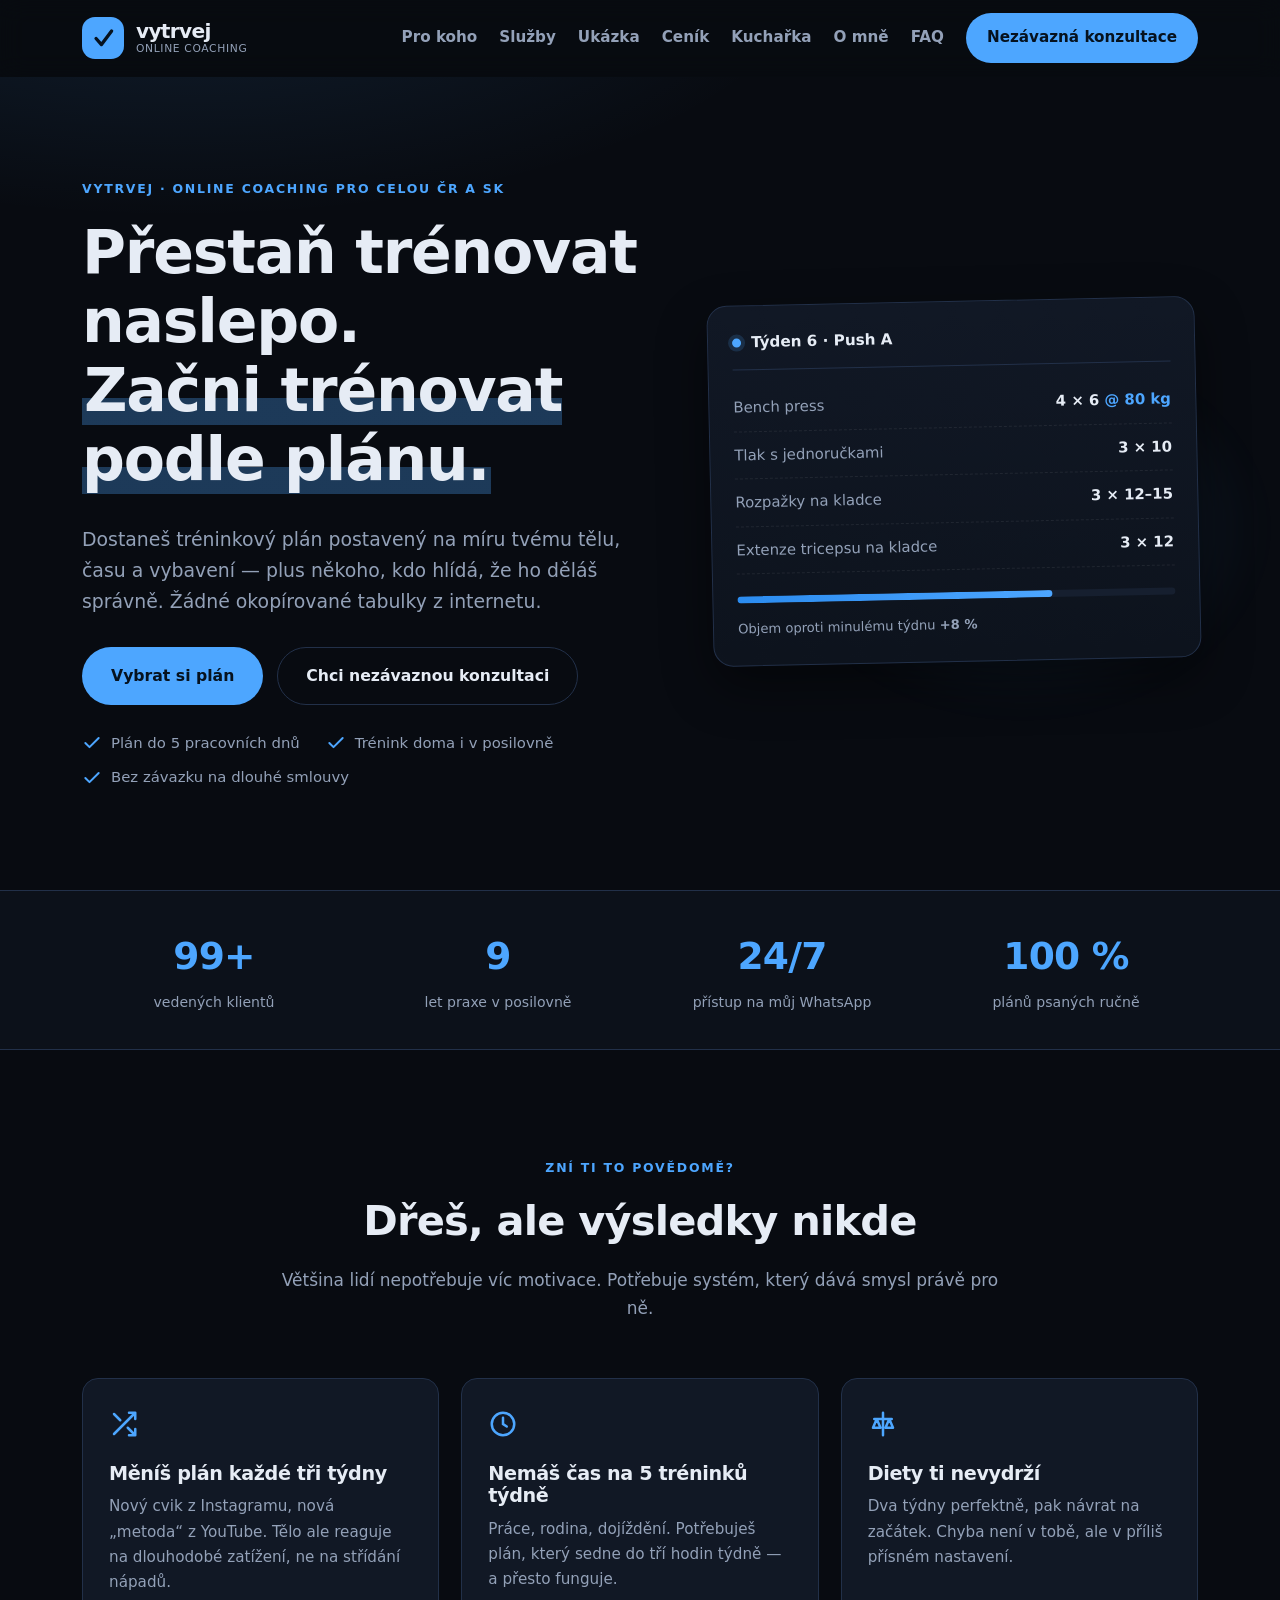
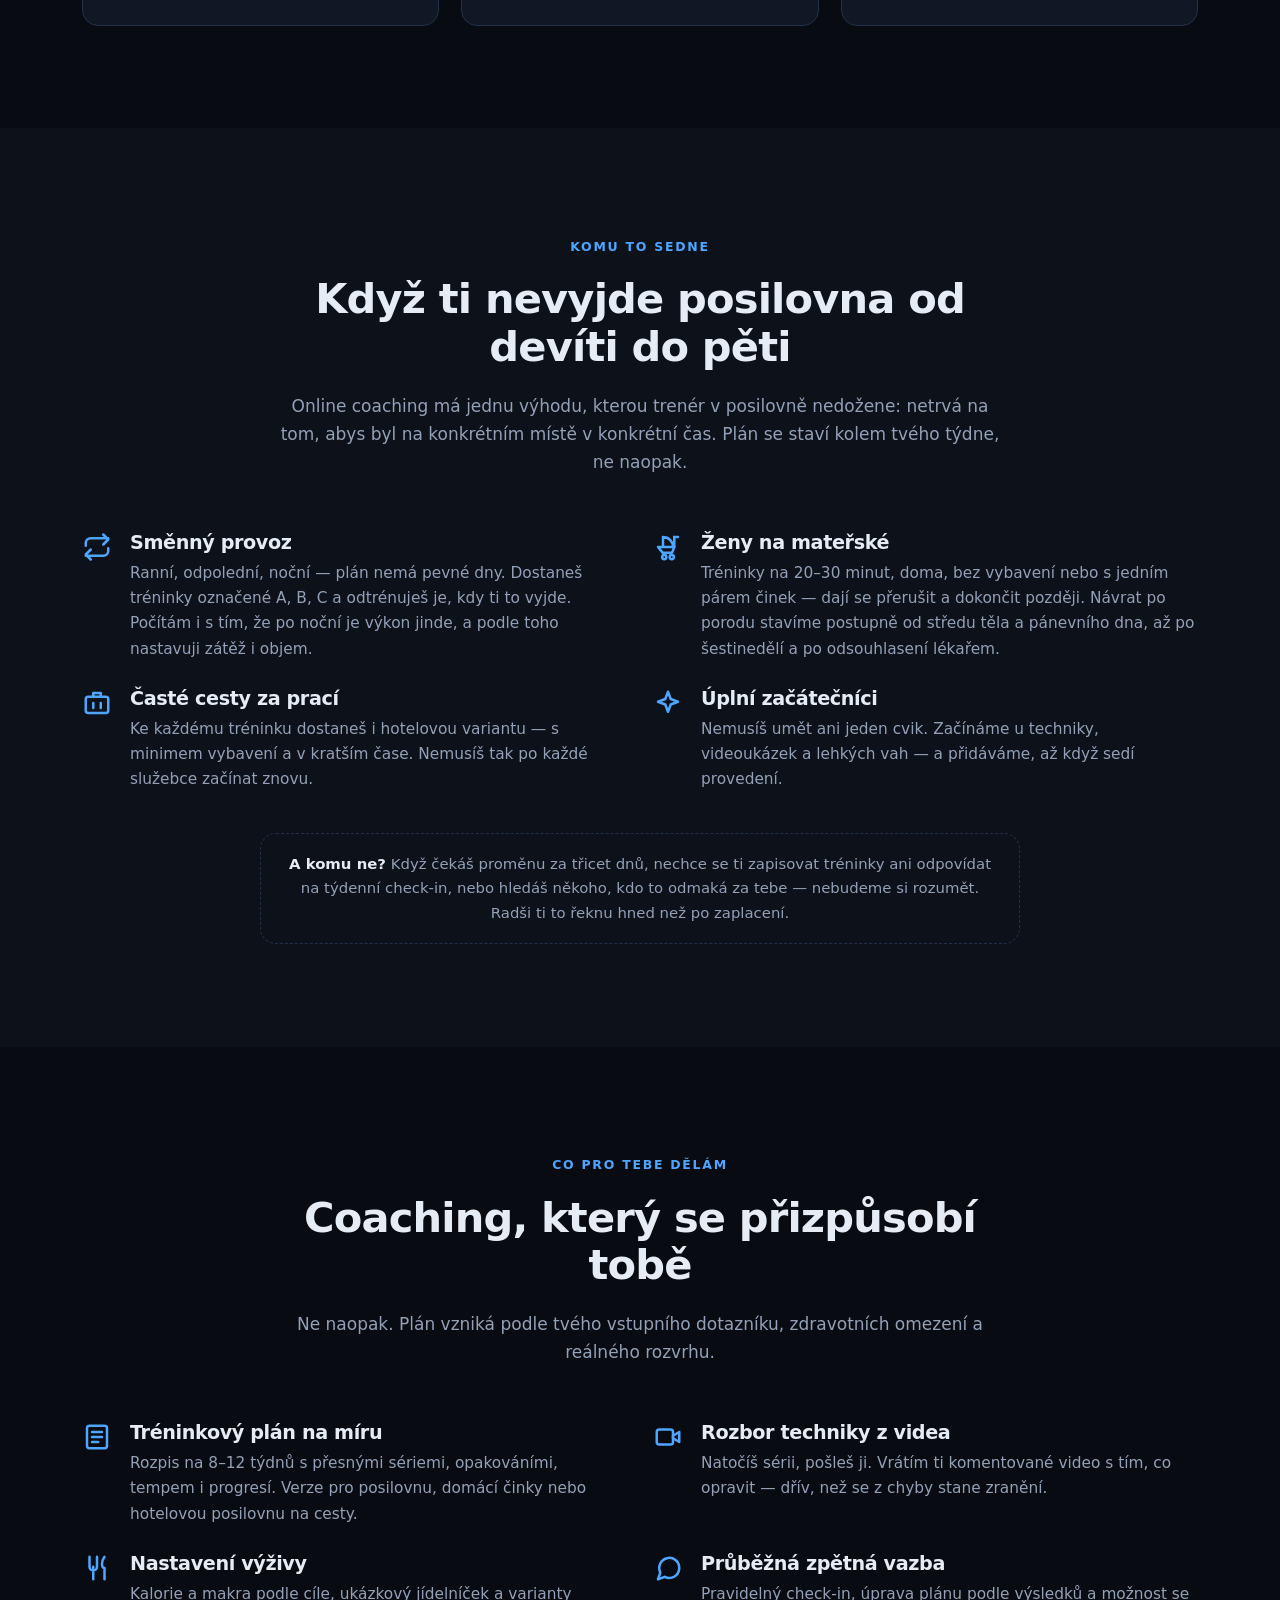
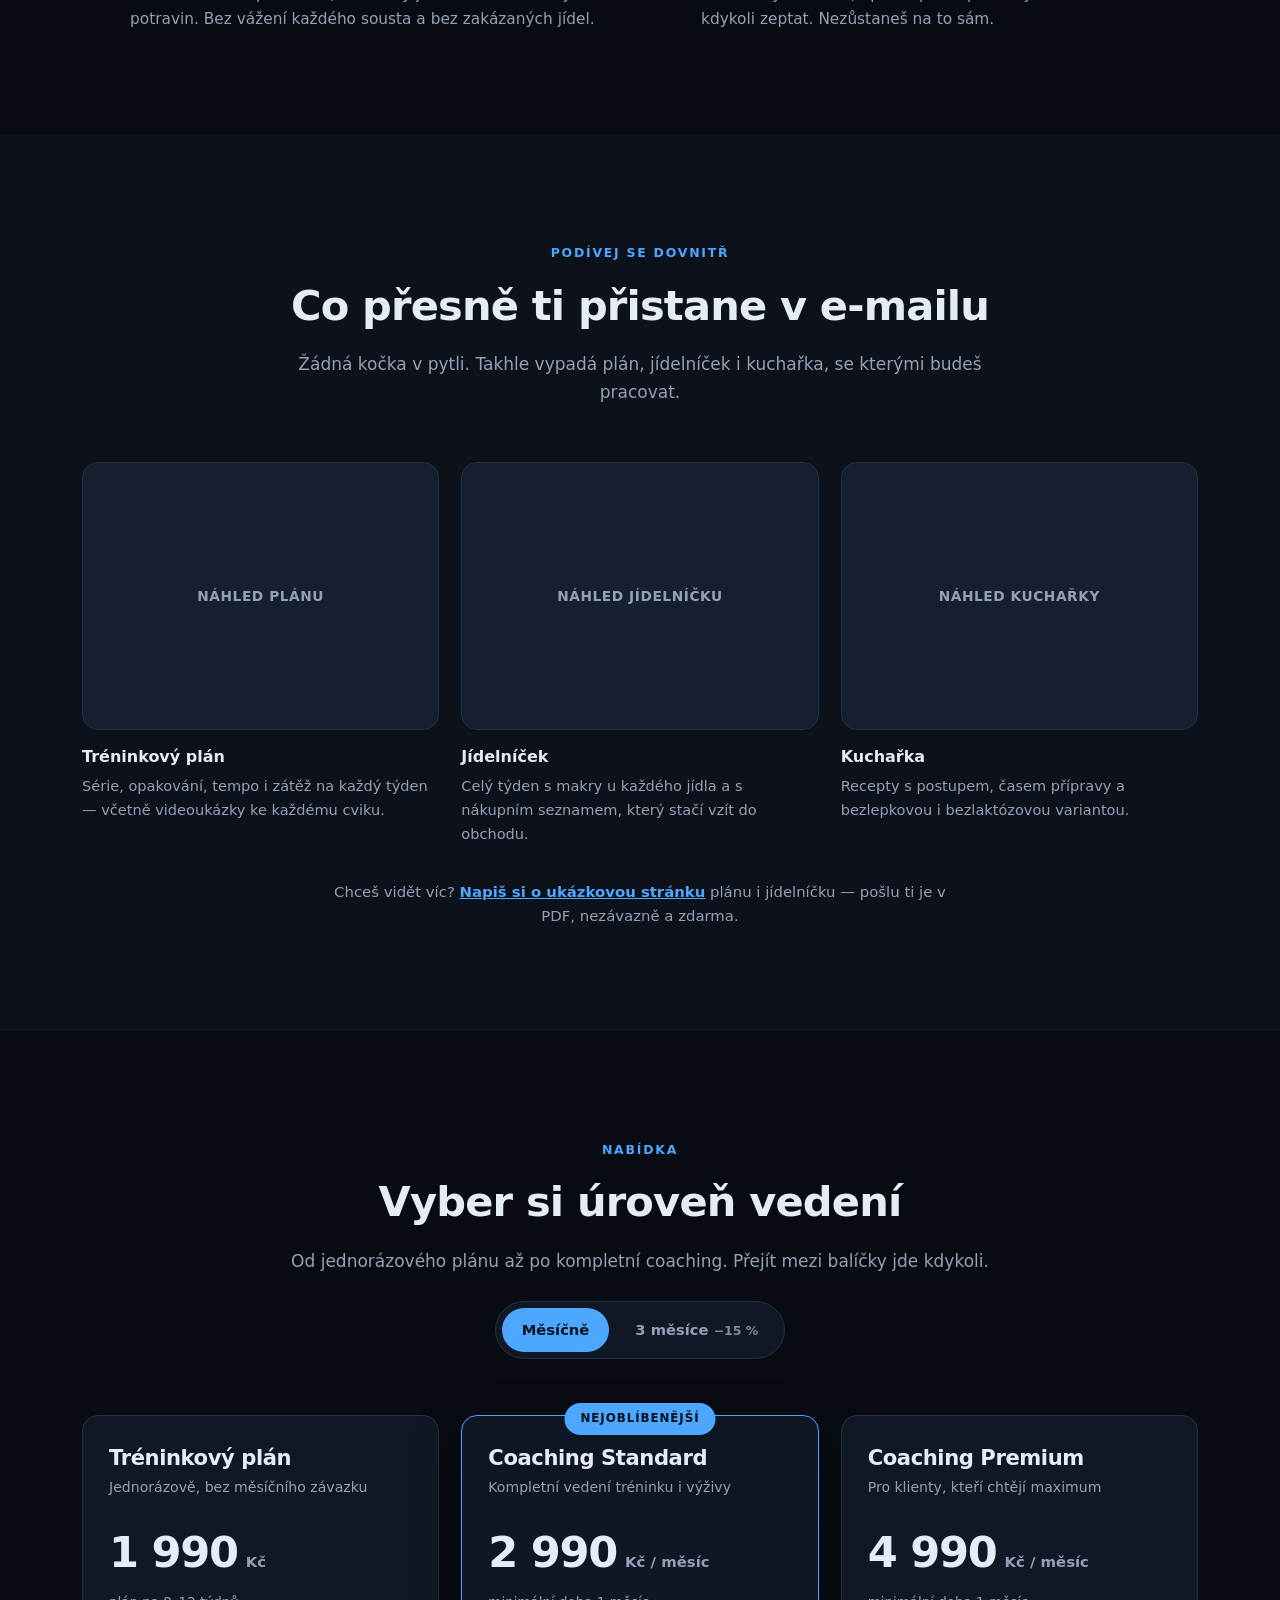
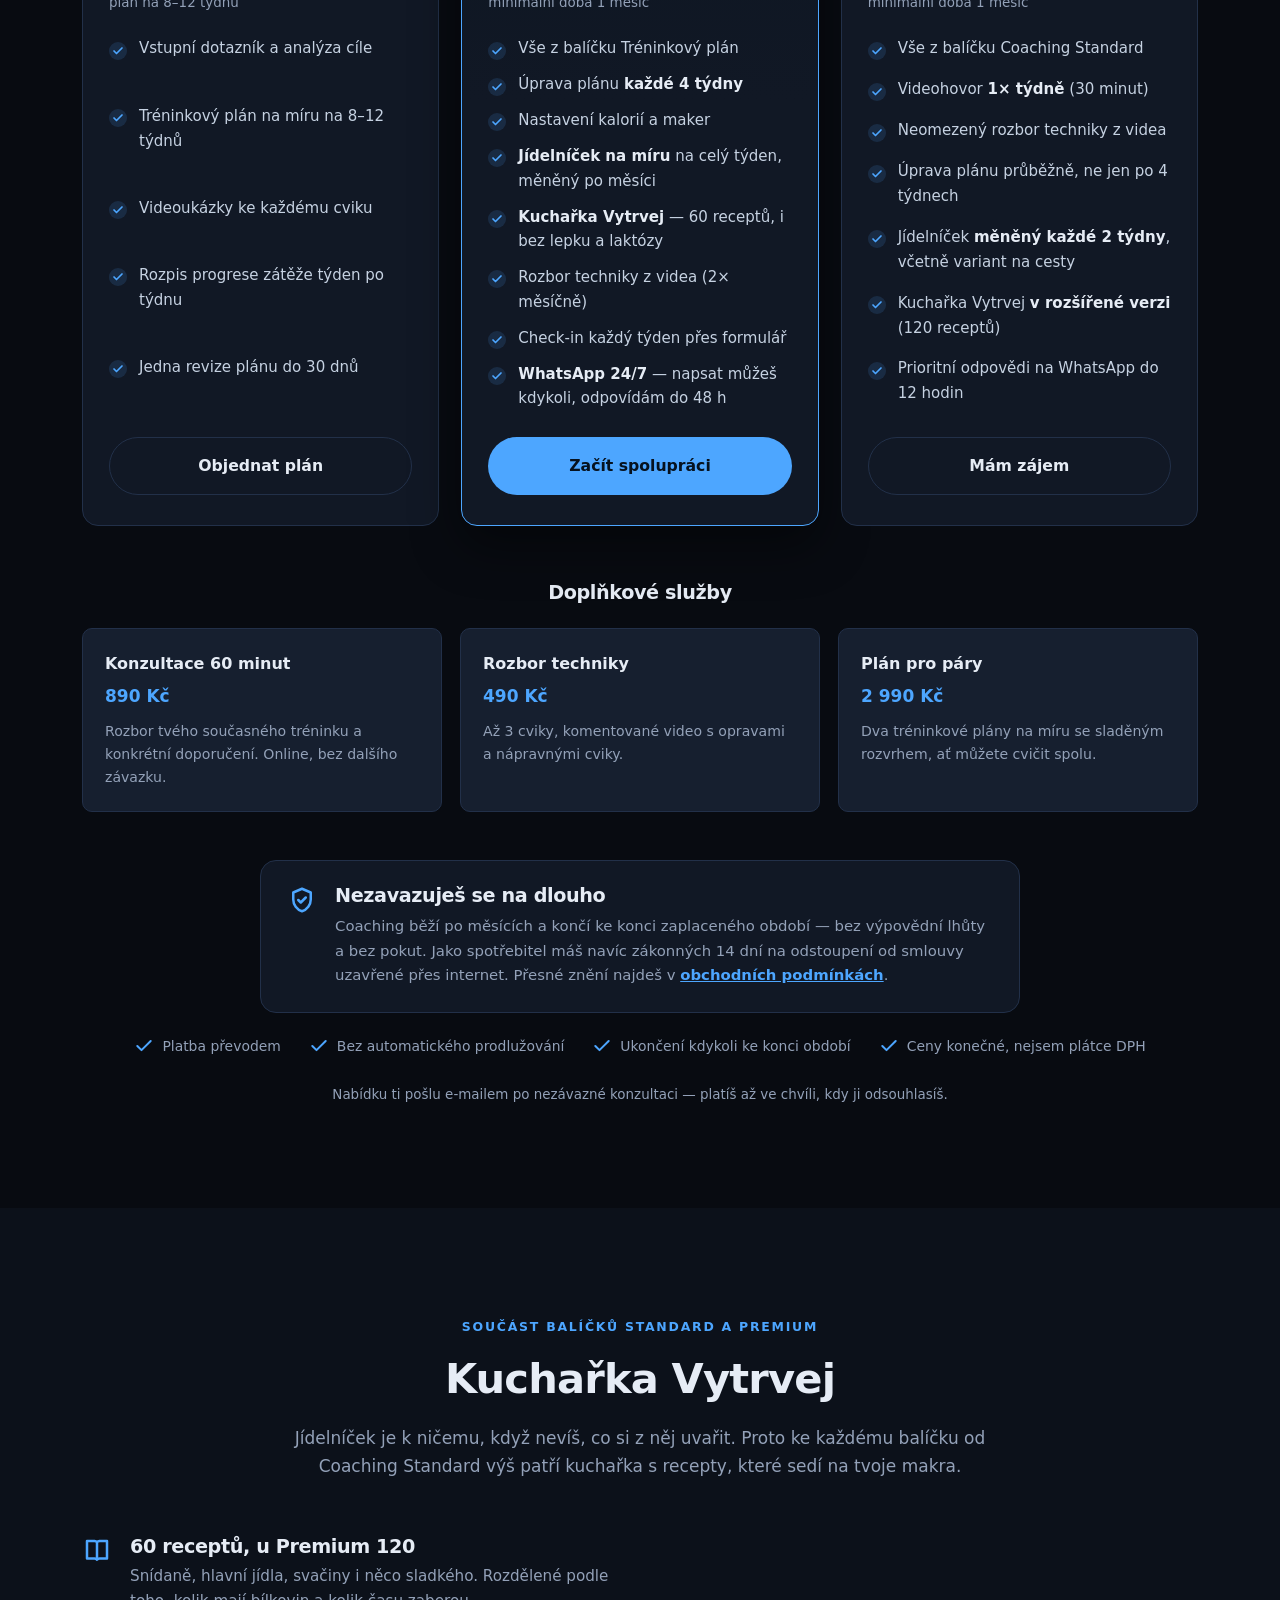
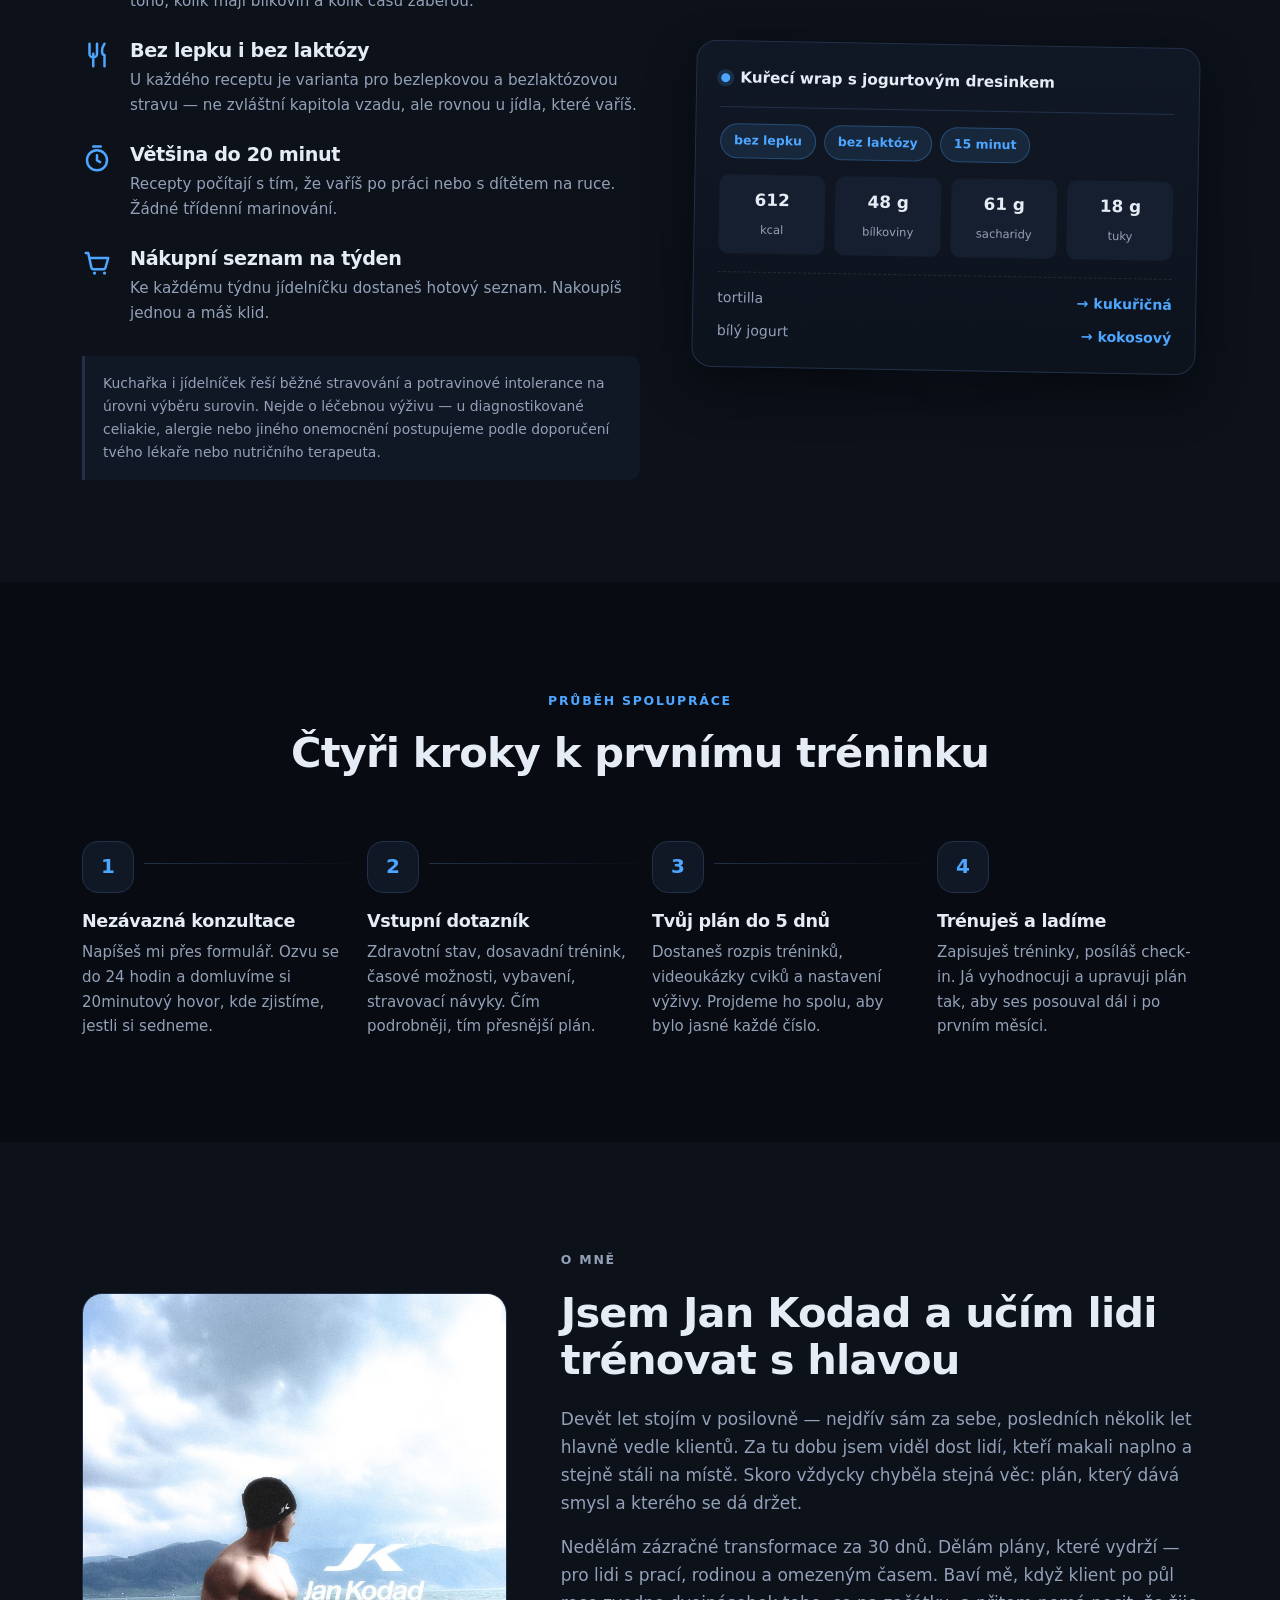
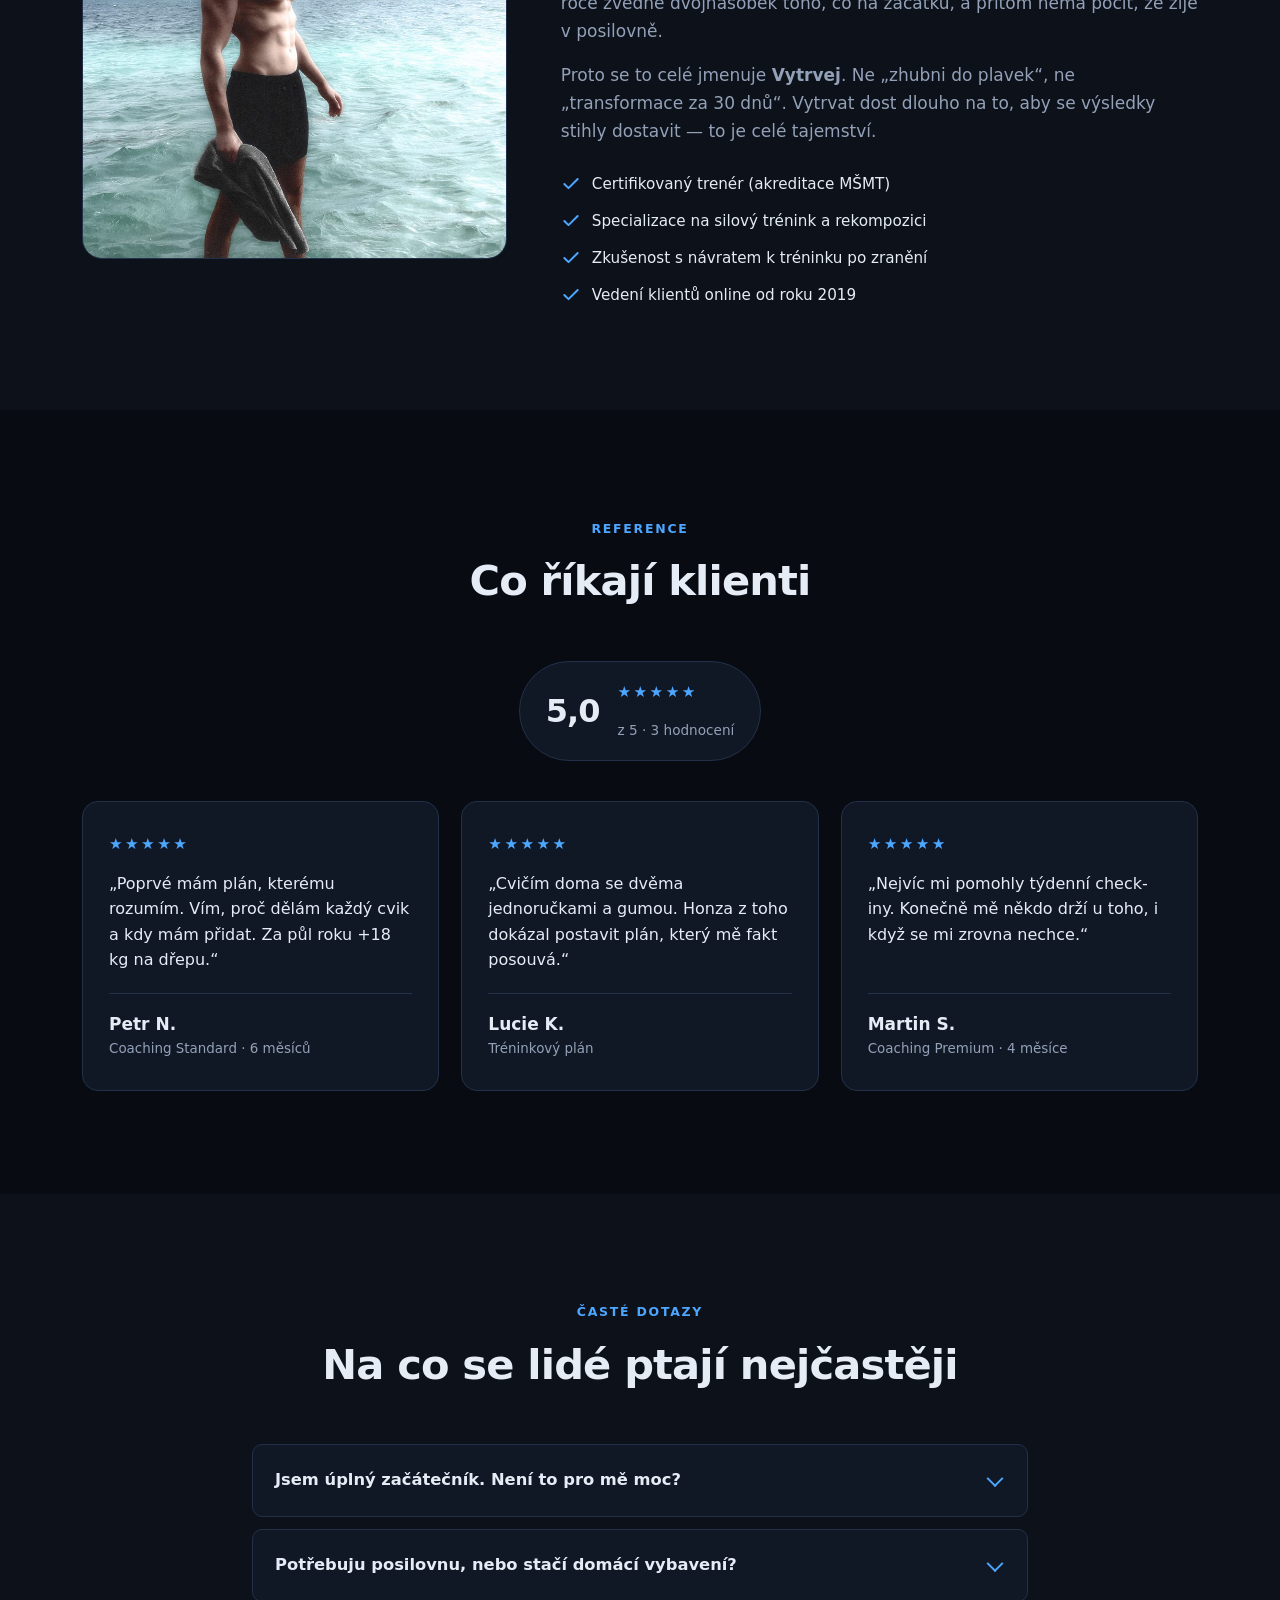
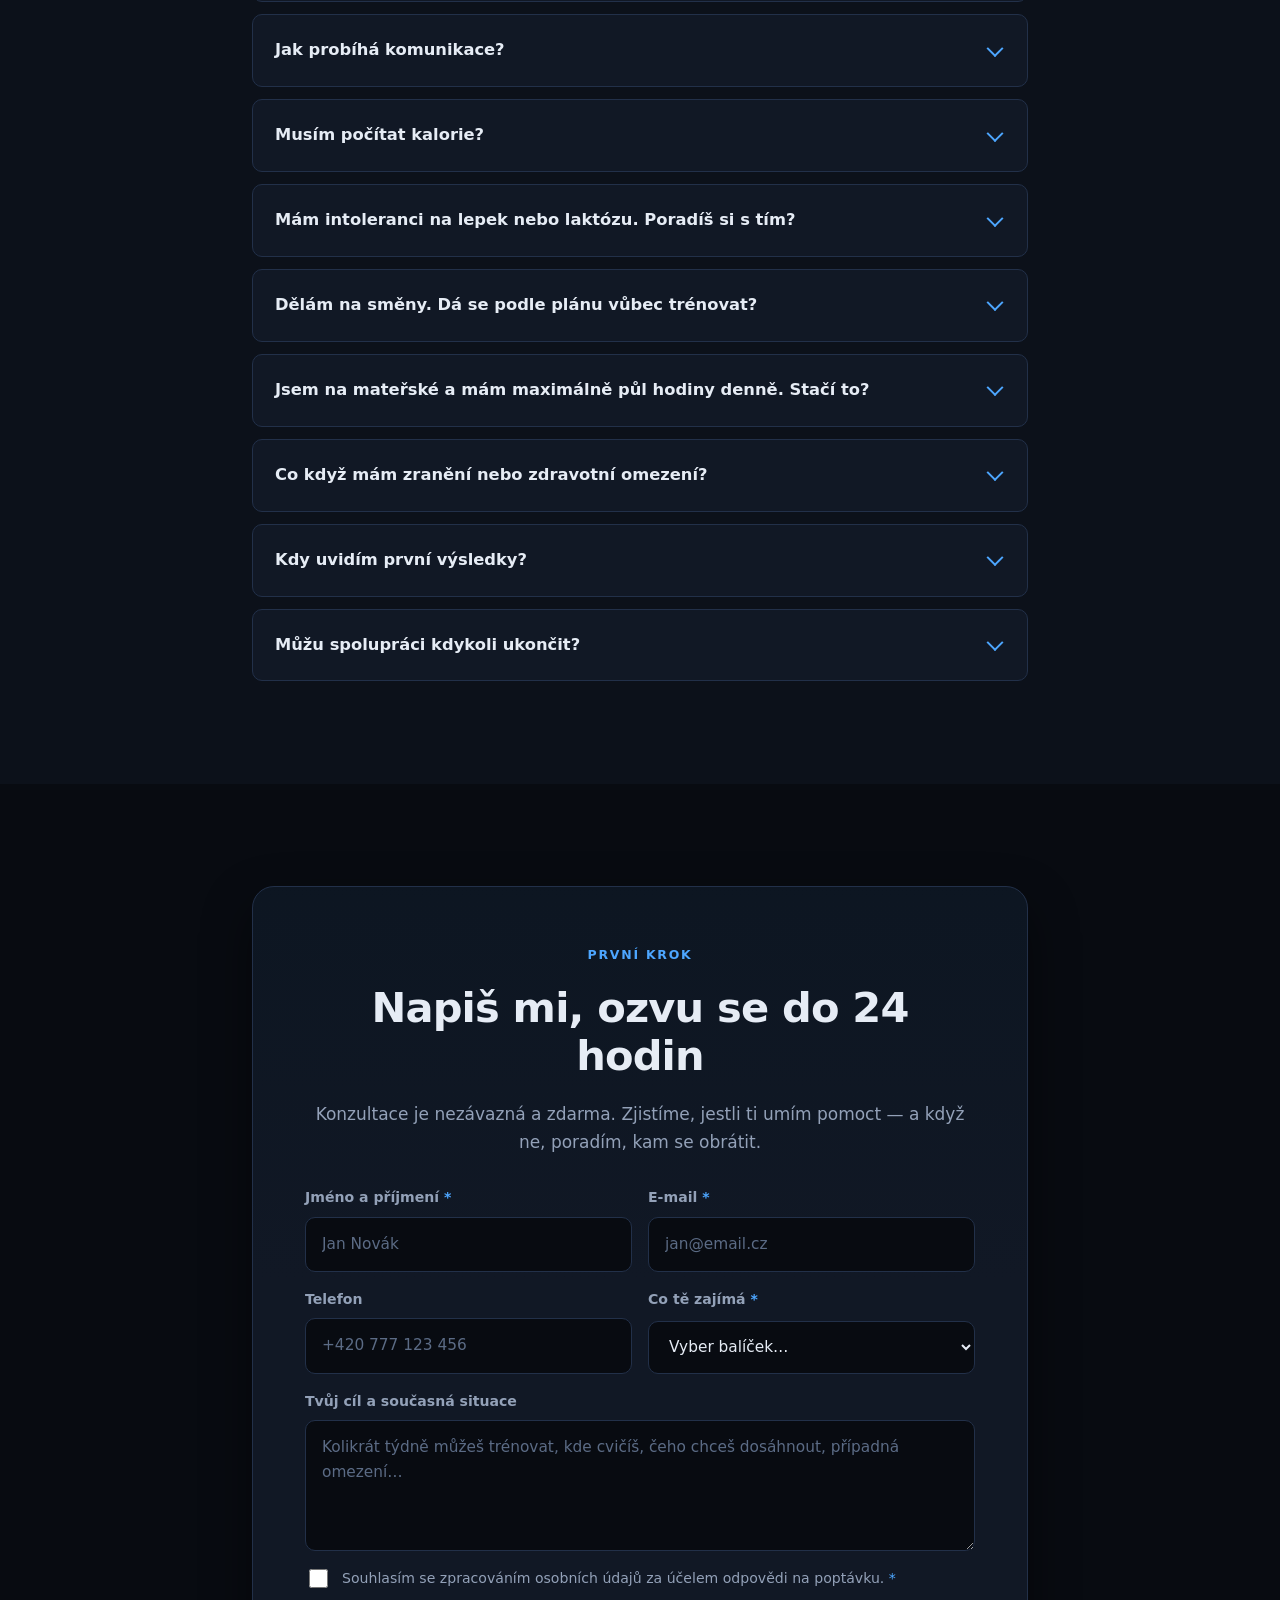
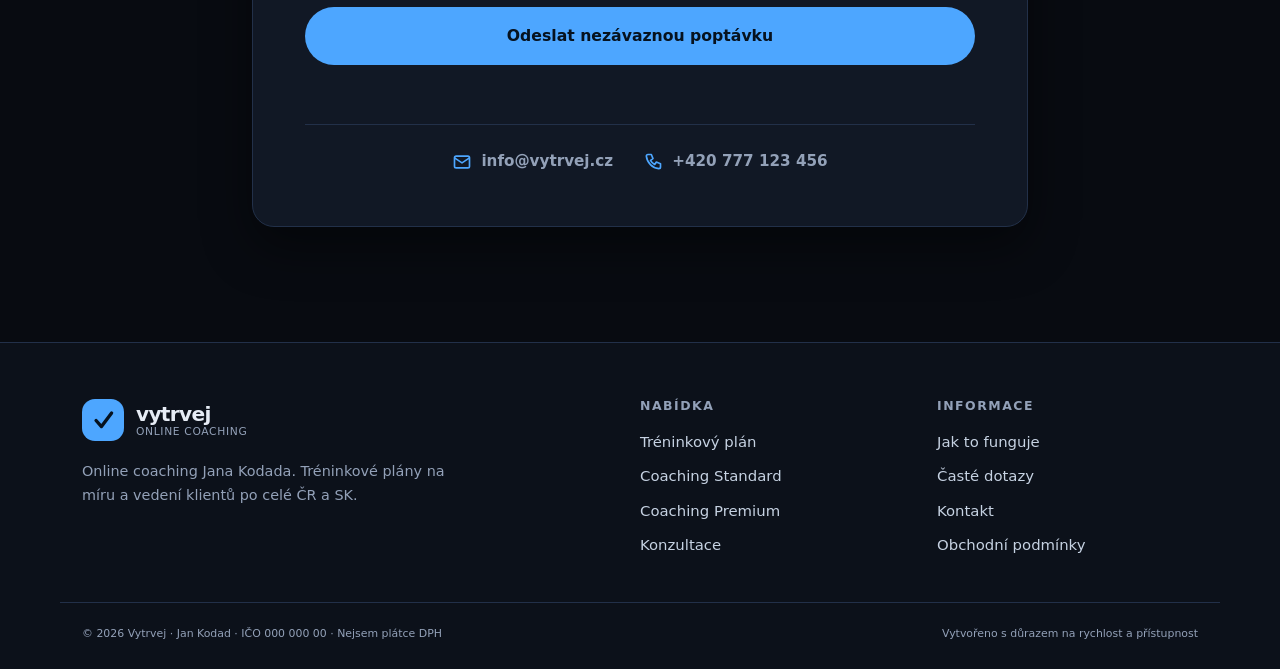
==== commit 676a7d69: "Add the sales-page elements the site was missing Adds the components an infoproduct sales page usual" ====
--- a/index.html
+++ b/index.html
@@ -34,8 +34,9 @@
     </a>
 
     <nav class="nav" id="nav" aria-label="Hlavní navigace">
-      <a href="#komu-sedne">Komu to sedne</a>
+      <a href="#komu-sedne">Pro koho</a>
       <a href="#sluzby">Služby</a>
+      <a href="#ukazka">Ukázka</a>
       <a href="#cenik">Ceník</a>
       <a href="#kucharka">Kuchařka</a>
       <a href="#o-mne">O mně</a>
@@ -193,6 +194,12 @@
           </div>
         </article>
       </div>
+
+      <p class="not-for reveal">
+        <b>A komu ne?</b> Když čekáš proměnu za třicet dnů, nechce se ti zapisovat tréninky
+        ani odpovídat na týdenní check-in, nebo hledáš někoho, kdo to odmaká za tebe —
+        nebudeme si rozumět. Radši ti to řeknu hned než po zaplacení.
+      </p>
     </div>
   </section>
 
@@ -240,8 +247,66 @@
     </div>
   </section>
 
+  <!-- ============ UKÁZKA PRODUKTU ============ -->
+  <section class="section section-alt" id="ukazka">
+    <div class="container">
+      <div class="section-head reveal">
+        <p class="eyebrow">Podívej se dovnitř</p>
+        <h2>Co přesně ti přistane v e-mailu</h2>
+        <p class="section-sub">
+          Žádná kočka v pytli. Takhle vypadá plán, jídelníček i kuchařka, se kterými budeš pracovat.
+        </p>
+      </div>
+
+      <!--
+        Úvodní video. Doplň ID z YouTube do atributu data-yt (např. data-yt="dQw4w9WgXcQ").
+        Dokud je prázdné, JS celý blok odstraní — nezobrazí se nic rozbitého.
+        Přehrávač se načítá až po kliknutí, takže stránka kvůli němu nezpomalí.
+      -->
+      <div class="video-block reveal" id="videoBlock" data-yt="">
+        <button class="video-poster" type="button" aria-label="Přehrát úvodní video">
+          <img src="assets/img/video-poster.jpg" alt="" loading="lazy" onerror="this.remove()">
+          <span class="video-play" aria-hidden="true"><svg viewBox="0 0 24 24"><use href="#i-play"></use></svg></span>
+          <span class="video-label">Jak spolupráce probíhá · 2 minuty</span>
+        </button>
+      </div>
+
+      <!--
+        Náhledy produktu. Nahraď soubory v assets/img/ vlastními snímky obrazovky.
+        Dokud tam nejsou, onerror obrázek odstraní a zůstane popisný zástupný rámeček.
+      -->
+      <div class="preview-grid">
+        <figure class="preview reveal">
+          <div class="preview-frame">
+            <img src="assets/img/ukazka-plan.jpg" alt="Ukázka tréninkového plánu" loading="lazy" onerror="this.remove()">
+            <span class="preview-ph" aria-hidden="true">Náhled plánu</span>
+          </div>
+          <figcaption><b>Tréninkový plán</b> Série, opakování, tempo i zátěž na každý týden — včetně videoukázky ke každému cviku.</figcaption>
+        </figure>
+        <figure class="preview reveal">
+          <div class="preview-frame">
+            <img src="assets/img/ukazka-jidelnicek.jpg" alt="Ukázka jídelníčku" loading="lazy" onerror="this.remove()">
+            <span class="preview-ph" aria-hidden="true">Náhled jídelníčku</span>
+          </div>
+          <figcaption><b>Jídelníček</b> Celý týden s makry u každého jídla a s nákupním seznamem, který stačí vzít do obchodu.</figcaption>
+        </figure>
+        <figure class="preview reveal">
+          <div class="preview-frame">
+            <img src="assets/img/ukazka-kucharka.jpg" alt="Ukázka kuchařky" loading="lazy" onerror="this.remove()">
+            <span class="preview-ph" aria-hidden="true">Náhled kuchařky</span>
+          </div>
+          <figcaption><b>Kuchařka</b> Recepty s postupem, časem přípravy a bezlepkovou i bezlaktózovou variantou.</figcaption>
+        </figure>
+      </div>
+
+      <p class="preview-note reveal">
+        Chceš vidět víc? <a href="#kontakt">Napiš si o ukázkovou stránku</a> plánu i jídelníčku — pošlu ti je v PDF, nezávazně a zdarma.
+      </p>
+    </div>
+  </section>
+
   <!-- ============ CENÍK ============ -->
-  <section class="section section-alt" id="cenik">
+  <section class="section" id="cenik">
     <div class="container">
       <div class="section-head reveal">
         <p class="eyebrow">Nabídka</p>
@@ -325,15 +390,33 @@
         </div>
       </div>
 
+      <div class="guarantee reveal">
+        <svg class="ico ico-lg" aria-hidden="true"><use href="#i-shield"></use></svg>
+        <div>
+          <h3>Nezavazuješ se na dlouho</h3>
+          <p>
+            Coaching běží po měsících a končí ke konci zaplaceného období — bez výpovědní lhůty
+            a bez pokut. Jako spotřebitel máš navíc zákonných 14 dní na odstoupení od smlouvy
+            uzavřené přes internet. Přesné znění najdeš v <a href="obchodni-podminky.html">obchodních podmínkách</a>.
+          </p>
+        </div>
+      </div>
+
+      <ul class="trust-row reveal">
+        <li><svg class="ico" aria-hidden="true"><use href="#i-check"></use></svg> Platba převodem</li>
+        <li><svg class="ico" aria-hidden="true"><use href="#i-check"></use></svg> Bez automatického prodlužování</li>
+        <li><svg class="ico" aria-hidden="true"><use href="#i-check"></use></svg> Ukončení kdykoli ke konci období</li>
+        <li><svg class="ico" aria-hidden="true"><use href="#i-check"></use></svg> Ceny konečné, nejsem plátce DPH</li>
+      </ul>
+
       <p class="price-legal reveal">
-        Ceny jsou konečné, nejsem plátce DPH. Platba převodem po odsouhlasení nabídky.
-        Coaching lze ukončit ke konci zaplaceného období bez udání důvodu.
+        Nabídku ti pošlu e-mailem po nezávazné konzultaci — platíš až ve chvíli, kdy ji odsouhlasíš.
       </p>
     </div>
   </section>
 
   <!-- ============ KUCHAŘKA ============ -->
-  <section class="section" id="kucharka">
+  <section class="section section-alt" id="kucharka">
     <div class="container">
       <div class="section-head reveal">
         <p class="eyebrow">Součást balíčků Standard a Premium</p>
@@ -413,7 +496,7 @@
   </section>
 
   <!-- ============ JAK TO FUNGUJE ============ -->
-  <section class="section section-alt" id="jak-to-funguje">
+  <section class="section" id="jak-to-funguje">
     <div class="container">
       <div class="section-head reveal">
         <p class="eyebrow">Průběh spolupráce</p>
@@ -446,7 +529,7 @@
   </section>
 
   <!-- ============ O MNĚ ============ -->
-  <section class="section" id="o-mne">
+  <section class="section section-alt" id="o-mne">
     <div class="container about-grid">
       <div class="about-photo reveal">
         <div class="photo-frame">
@@ -500,26 +583,38 @@
     Před spuštěním je nahraď skutečnými referencemi od reálných klientů (ideálně
     včetně souhlasu se zveřejněním jména a fotky).
   -->
-  <section class="section section-alt" id="reference">
+  <section class="section" id="reference">
     <div class="container">
       <div class="section-head reveal">
         <p class="eyebrow">Reference</p>
         <h2>Co říkají klienti</h2>
       </div>
 
+      <!--
+        Souhrn se počítá z hodnocení uvedených níže (atribut data-rating u každé reference),
+        takže vždy odpovídá tomu, co je na stránce doopravdy. Nezadávej ho ručně.
+      -->
+      <div class="rating-summary reveal" id="ratingSummary" hidden>
+        <b id="ratingScore">—</b>
+        <div>
+          <div class="stars" id="ratingStars" aria-hidden="true"></div>
+          <span id="ratingCount"></span>
+        </div>
+      </div>
+
       <div class="grid-3 testimonials">
         <figure class="card testimonial reveal">
-          <div class="stars" aria-label="Hodnocení 5 z 5">★★★★★</div>
+          <div class="stars" data-rating="5" aria-label="Hodnocení 5 z 5">★★★★★</div>
           <blockquote>Poprvé mám plán, kterému rozumím. Vím, proč dělám každý cvik a kdy mám přidat. Za půl roku +18 kg na dřepu.</blockquote>
           <figcaption><b>Petr N.</b><span>Coaching Standard · 6 měsíců</span></figcaption>
         </figure>
         <figure class="card testimonial reveal">
-          <div class="stars" aria-label="Hodnocení 5 z 5">★★★★★</div>
+          <div class="stars" data-rating="5" aria-label="Hodnocení 5 z 5">★★★★★</div>
           <blockquote>Cvičím doma se dvěma jednoručkami a gumou. Honza z toho dokázal postavit plán, který mě fakt posouvá.</blockquote>
           <figcaption><b>Lucie K.</b><span>Tréninkový plán</span></figcaption>
         </figure>
         <figure class="card testimonial reveal">
-          <div class="stars" aria-label="Hodnocení 5 z 5">★★★★★</div>
+          <div class="stars" data-rating="5" aria-label="Hodnocení 5 z 5">★★★★★</div>
           <blockquote>Nejvíc mi pomohly týdenní check-iny. Konečně mě někdo drží u toho, i když se mi zrovna nechce.</blockquote>
           <figcaption><b>Martin S.</b><span>Coaching Premium · 4 měsíce</span></figcaption>
         </figure>
@@ -528,7 +623,7 @@
   </section>
 
   <!-- ============ FAQ ============ -->
-  <section class="section" id="faq">
+  <section class="section section-alt" id="faq">
     <div class="container narrow">
       <div class="section-head reveal">
         <p class="eyebrow">Časté dotazy</p>
@@ -644,6 +739,20 @@
     </div>
   </section>
 </main>
+
+<!-- Lepivá lišta: naskočí po opuštění hera a schová se u kontaktního formuláře. -->
+<div class="sticky-cta" id="stickyCta" hidden>
+  <div class="container sticky-cta-inner">
+    <p class="sticky-cta-text">
+      <b>Plány od 1 990 Kč</b>
+      <span>coaching od 2 540 Kč měsíčně při 3měsíčním balíčku</span>
+    </p>
+    <div class="sticky-cta-actions">
+      <a class="btn btn-ghost btn-sm" href="#cenik">Ceník</a>
+      <a class="btn btn-primary btn-sm" href="#kontakt">Nezávazná konzultace</a>
+    </div>
+  </div>
+</div>
 
 <footer class="site-footer">
   <div class="container footer-inner">
@@ -696,6 +805,8 @@
   <symbol id="i-book" viewBox="0 0 24 24"><path d="M4 4h6a3 3 0 0 1 2 1 3 3 0 0 1 2-1h6v14h-6a3 3 0 0 0-2 1 3 3 0 0 0-2-1H4zM12 5v14" fill="none" stroke="currentColor" stroke-width="2" stroke-linejoin="round"/></symbol>
   <symbol id="i-cart" viewBox="0 0 24 24"><path d="M3 4h2l2.4 11.3a2 2 0 0 0 2 1.7h7.5a2 2 0 0 0 2-1.6L21 8H6" fill="none" stroke="currentColor" stroke-width="2" stroke-linecap="round" stroke-linejoin="round"/><circle cx="10" cy="20" r="1.3" fill="currentColor"/><circle cx="18" cy="20" r="1.3" fill="currentColor"/></symbol>
   <symbol id="i-timer" viewBox="0 0 24 24"><circle cx="12" cy="13" r="8" fill="none" stroke="currentColor" stroke-width="2"/><path d="M12 9v4l2.5 1.5M9 2h6" fill="none" stroke="currentColor" stroke-width="2" stroke-linecap="round"/></symbol>
+  <symbol id="i-shield" viewBox="0 0 24 24"><path d="M12 3l7 3v5.5c0 4.3-2.9 8.1-7 9.5-4.1-1.4-7-5.2-7-9.5V6z" fill="none" stroke="currentColor" stroke-width="2" stroke-linejoin="round"/><path d="M9 12l2 2 4-4" fill="none" stroke="currentColor" stroke-width="2" stroke-linecap="round" stroke-linejoin="round"/></symbol>
+  <symbol id="i-play" viewBox="0 0 24 24"><path d="M8 5.5v13l11-6.5z" fill="currentColor"/></symbol>
   <symbol id="i-mail" viewBox="0 0 24 24"><rect x="3" y="5" width="18" height="14" rx="2" fill="none" stroke="currentColor" stroke-width="2"/><path d="m3 7 9 6 9-6" fill="none" stroke="currentColor" stroke-width="2" stroke-linejoin="round"/></symbol>
   <symbol id="i-phone" viewBox="0 0 24 24"><path d="M6 3h4l2 5-3 2a12 12 0 0 0 5 5l2-3 5 2v4a2 2 0 0 1-2 2A17 17 0 0 1 4 5a2 2 0 0 1 2-2z" fill="none" stroke="currentColor" stroke-width="2" stroke-linejoin="round"/></symbol>
 </svg>
--- a/assets/css/styles.css
+++ b/assets/css/styles.css
@@ -113,7 +113,7 @@
 .logo-word { font-size: 1.26rem; font-weight: 800; letter-spacing: -.035em; }
 .logo-text small { white-space: nowrap; font-weight: 500; font-size: .67rem; color: var(--muted); letter-spacing: .06em; text-transform: uppercase; }
 
-.nav { display: flex; align-items: center; gap: 26px; }
+.nav { display: flex; align-items: center; gap: 22px; }
 .nav a { text-decoration: none; font-size: .95rem; font-weight: 600; color: var(--muted); white-space: nowrap; transition: color .2s ease; }
 .nav a:hover { color: var(--text); }
 .nav .nav-cta { color: var(--accent-ink); }
@@ -210,6 +210,53 @@
 .feature h3 { margin-bottom: .35em; }
 .feature p { color: var(--muted); margin: 0; font-size: .96rem; }
 
+.not-for {
+  max-width: 760px; margin: 40px auto 0; padding: 18px 22px;
+  border: 1px dashed var(--line); border-radius: var(--radius);
+  color: var(--muted); font-size: .93rem; text-align: center;
+}
+.not-for b { color: var(--text); }
+
+/* ------------------------- Ukázka produktu ------------------------- */
+.video-block { max-width: 860px; margin: 0 auto clamp(32px, 5vw, 52px); }
+.video-poster {
+  position: relative; display: block; width: 100%; aspect-ratio: 16 / 9;
+  padding: 0; border: 1px solid var(--line); border-radius: 18px; overflow: hidden;
+  background: var(--surface-2); cursor: pointer; box-shadow: var(--shadow);
+}
+.video-poster img { position: absolute; inset: 0; width: 100%; height: 100%; object-fit: cover; }
+.video-play {
+  position: absolute; inset: 0; margin: auto;
+  display: grid; place-items: center;
+  width: 68px; height: 68px; border-radius: 50%;
+  background: var(--accent); color: var(--accent-ink);
+  transition: transform .2s ease;
+}
+.video-play svg { width: 30px; height: 30px; margin-left: 3px; }
+.video-poster:hover .video-play { transform: scale(1.07); }
+.video-label {
+  position: absolute; left: 16px; bottom: 16px;
+  padding: 7px 14px; border-radius: 999px;
+  background: rgba(8, 11, 17, .72); color: var(--text);
+  font-size: .82rem; font-weight: 600;
+}
+.video-block iframe { width: 100%; aspect-ratio: 16 / 9; border: 0; border-radius: 18px; display: block; }
+
+.preview-grid { display: grid; grid-template-columns: repeat(3, 1fr); gap: 22px; }
+.preview { margin: 0; }
+.preview-frame {
+  position: relative; aspect-ratio: 4 / 3;
+  display: grid; place-items: center;
+  border: 1px solid var(--line); border-radius: var(--radius);
+  background: var(--surface-2); overflow: hidden;
+}
+.preview-frame img { position: absolute; inset: 0; z-index: 1; width: 100%; height: 100%; object-fit: cover; }
+.preview-ph { color: var(--muted); font-size: .86rem; font-weight: 600; letter-spacing: .04em; text-transform: uppercase; }
+.preview figcaption { margin-top: 14px; color: var(--muted); font-size: .91rem; }
+.preview figcaption b { display: block; margin-bottom: 3px; color: var(--text); font-size: 1rem; }
+.preview-note { margin: 34px auto 0; max-width: 620px; text-align: center; color: var(--muted); font-size: .93rem; }
+.preview-note a { color: var(--accent); font-weight: 600; }
+
 /* ------------------------- Ceník ------------------------- */
 .billing-toggle {
   display: inline-flex; gap: 6px; margin-top: 26px; padding: 6px;
@@ -265,7 +312,22 @@
 .addon span { display: inline-block; margin: 4px 0 10px; color: var(--accent); font-weight: 800; }
 .addon p { margin: 0; font-size: .88rem; color: var(--muted); }
 
-.price-legal { max-width: 640px; margin: 34px auto 0; text-align: center; font-size: .84rem; color: var(--muted); }
+.guarantee {
+  display: flex; gap: 18px; align-items: flex-start;
+  max-width: 760px; margin: 48px auto 0; padding: 24px 26px;
+  background: var(--surface); border: 1px solid var(--line); border-radius: var(--radius);
+}
+.guarantee h3 { margin-bottom: .35em; }
+.guarantee p { margin: 0; color: var(--muted); font-size: .93rem; }
+.guarantee a { color: var(--accent); font-weight: 600; }
+
+.trust-row {
+  list-style: none; margin: 22px 0 0; padding: 0;
+  display: flex; flex-wrap: wrap; justify-content: center; gap: 12px 28px;
+}
+.trust-row li { display: flex; align-items: center; gap: 8px; font-size: .87rem; color: var(--muted); }
+
+.price-legal { max-width: 640px; margin: 26px auto 0; text-align: center; font-size: .84rem; color: var(--muted); }
 
 /* ------------------------- Kuchařka ------------------------- */
 .book-grid { display: grid; grid-template-columns: 1.05fr .95fr; gap: 54px; align-items: center; }
@@ -354,6 +416,15 @@
 .credentials li { display: flex; align-items: center; gap: 11px; font-size: .95rem; }
 
 /* ------------------------- Reference ------------------------- */
+.rating-summary {
+  display: flex; align-items: center; justify-content: center; gap: 18px;
+  margin: 0 auto clamp(28px, 4vw, 40px); padding: 18px 26px;
+  width: fit-content;
+  background: var(--surface); border: 1px solid var(--line); border-radius: 999px;
+}
+.rating-summary > b { font-size: 2rem; font-weight: 800; letter-spacing: -.03em; line-height: 1; }
+.rating-summary span { display: block; color: var(--muted); font-size: .85rem; }
+
 .testimonial { display: flex; flex-direction: column; margin: 0; }
 .stars { color: var(--accent); letter-spacing: .16em; font-size: .95rem; margin-bottom: 14px; }
 .testimonial blockquote { margin: 0 0 20px; font-size: 1rem; line-height: 1.6; }
@@ -436,6 +507,26 @@
   color: var(--muted); font-size: .82rem;
 }
 
+/* ------------------------- Lepivá lišta s CTA ------------------------- */
+.sticky-cta {
+  position: fixed; left: 0; right: 0; bottom: 0; z-index: 95;
+  background: rgba(8, 11, 17, .94);
+  backdrop-filter: blur(12px);
+  border-top: 1px solid var(--line);
+  transform: translateY(110%);
+  transition: transform .3s ease;
+}
+.sticky-cta.is-visible { transform: translateY(0); }
+.sticky-cta-inner {
+  display: flex; align-items: center; justify-content: space-between; gap: 18px;
+  padding-block: 12px;
+}
+.sticky-cta-text { margin: 0; line-height: 1.25; }
+.sticky-cta-text b { display: block; font-size: 1rem; }
+.sticky-cta-text span { font-size: .84rem; color: var(--muted); }
+.sticky-cta-actions { display: flex; gap: 10px; flex: 0 0 auto; }
+@media (prefers-reduced-motion: reduce) { .sticky-cta { transition: none; } }
+
 /* ------------------------- Animace při scrollu ------------------------- */
 .reveal { opacity: 0; transform: translateY(22px); transition: opacity .6s ease, transform .6s ease; }
 .reveal.is-visible { opacity: 1; transform: none; }
@@ -445,9 +536,9 @@
 }
 
 /* ------------------------- Responzivita ------------------------- */
-/* Navigace se sbaluje dřív než zbytek layoutu — šest položek se vodorovně
-   vejde až zhruba od 1000 px, níž už se text láme do více řádků. */
-@media (max-width: 1000px) {
+/* Navigace se sbaluje dřív než zbytek layoutu — sedm položek se vodorovně
+   vejde až zhruba od 1060 px, níž už se text láme do více řádků. */
+@media (max-width: 1060px) {
   .nav {
     position: fixed; inset: 76px 0 auto; z-index: 90;
     flex-direction: column; align-items: stretch; gap: 4px;
@@ -465,7 +556,7 @@
 @media (max-width: 980px) {
   .hero-grid { grid-template-columns: 1fr; gap: 44px; }
   .hero-visual { max-width: 460px; }
-  .grid-3, .grid-2, .addon-grid { grid-template-columns: 1fr 1fr; }
+  .grid-3, .grid-2, .addon-grid, .preview-grid { grid-template-columns: 1fr 1fr; }
   .steps { grid-template-columns: 1fr 1fr; }
   .steps li::after { display: none; }
   .about-grid { grid-template-columns: 1fr; gap: 34px; }
@@ -480,8 +571,14 @@
 
 
   .stats-grid { grid-template-columns: 1fr 1fr; gap: 26px 12px; }
-  .grid-3, .grid-2, .addon-grid, .steps, .form-row, .footer-inner { grid-template-columns: 1fr; }
+  .grid-3, .grid-2, .addon-grid, .steps, .form-row, .footer-inner, .preview-grid { grid-template-columns: 1fr; }
   .recipe-macros { grid-template-columns: 1fr 1fr; }
+  .guarantee { flex-direction: column; gap: 12px; }
+  /* Na mobilu se vedle sebe vejde jen jedno tlačítko — cena i odkaz na ceník
+     ustoupí, jinak se text láme a lišta vyroste přes čtvrtinu obrazovky. */
+  .sticky-cta-text, .sticky-cta-actions .btn-ghost { display: none; }
+  .sticky-cta-actions { flex: 1 1 auto; }
+  .sticky-cta-actions .btn-primary { width: 100%; white-space: nowrap; }
   .price-card.featured { order: -1; }
   .hero-actions .btn { flex: 1 1 100%; }
   .footer-bottom { flex-direction: column; }
